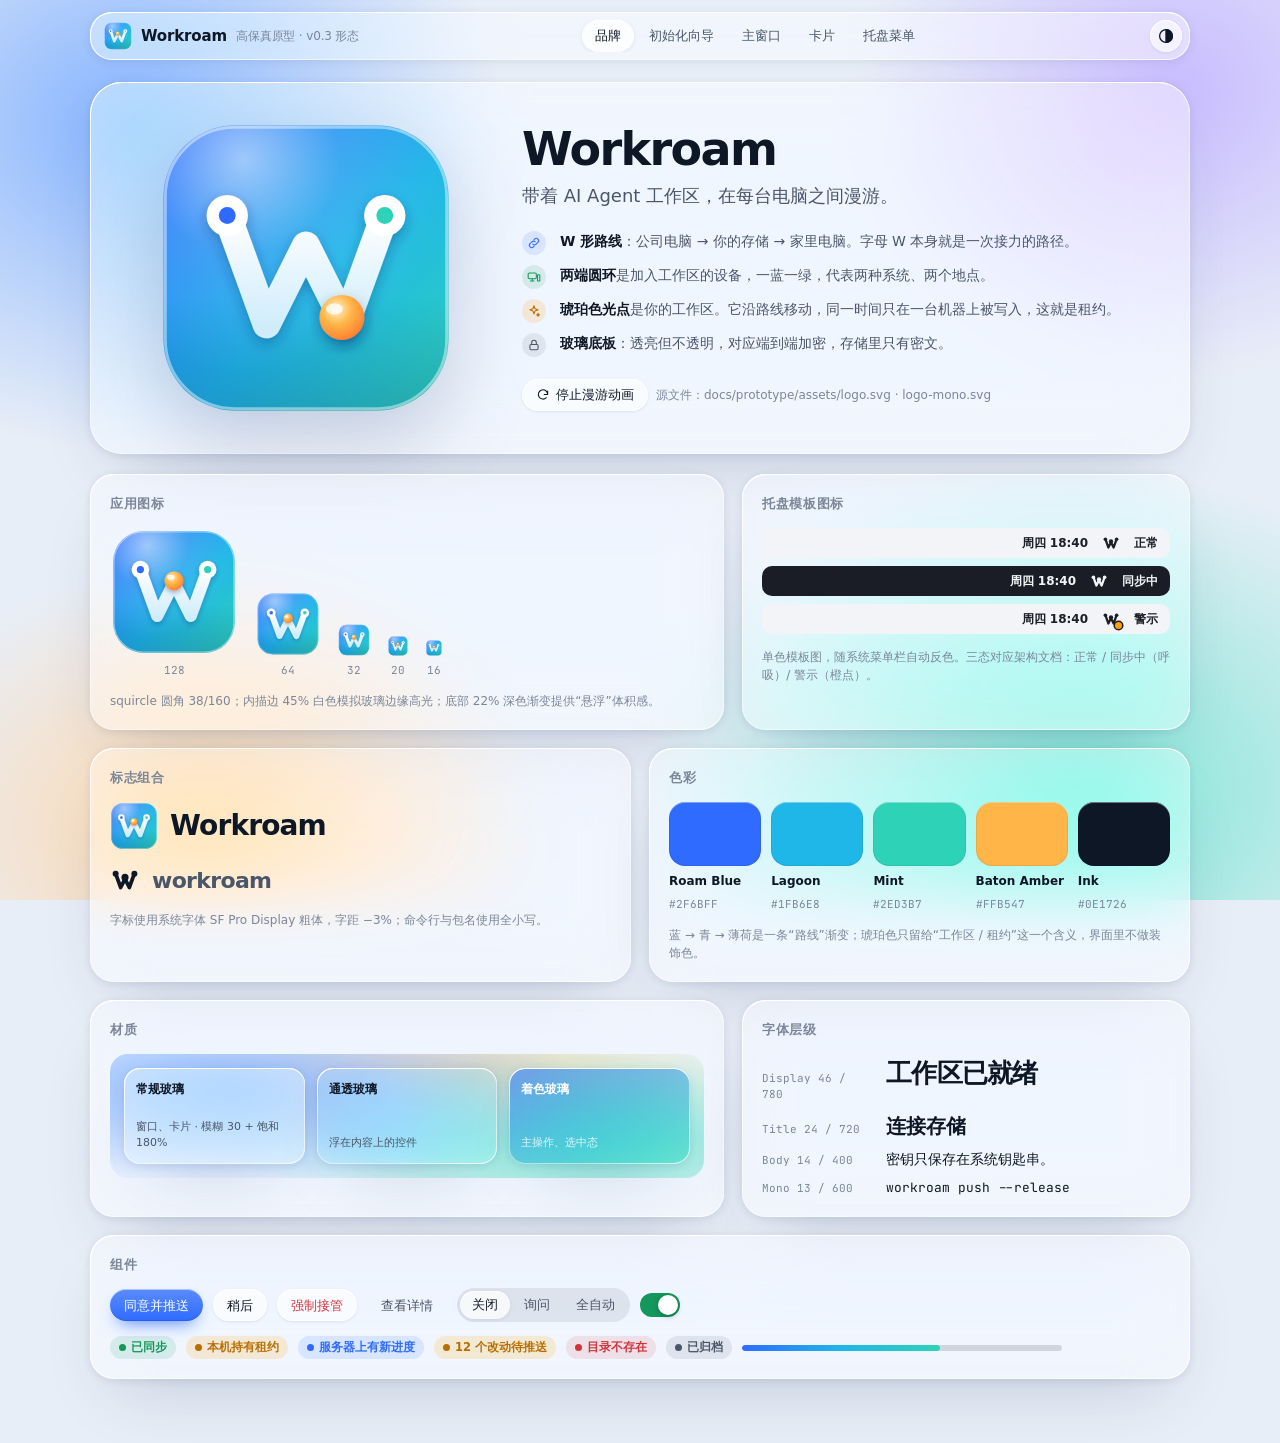
==== docs/prototype/index.html @ d92bac97 "docs: add high-fidelity Liquid Glass prototype and redesign logo - docs/prototype/index.html: single" ====
<!doctype html>
<html lang="zh-CN">
<head>
<meta charset="utf-8">
<meta name="viewport" content="width=device-width, initial-scale=1, viewport-fit=cover">
<title>Workroam 高保真原型</title>
<meta name="claude:viewport-fit-sides" content="cover">
<link rel="preconnect" href="https://fonts.googleapis.com">
<link rel="preconnect" href="https://fonts.gstatic.com" crossorigin>
<link rel="stylesheet" href="https://fonts.googleapis.com/css2?family=JetBrains+Mono:wght@400;500;600&display=swap">
<style>
/* Layout: an aurora "desktop" wallpaper; a floating glass navigator switches between five scenes
   (brand, setup wizard, main window, corner cards, tray). Every surface is Liquid Glass:
   translucent fill + backdrop blur + specular rim. */
:root{
  --font:-apple-system,BlinkMacSystemFont,"SF Pro Text","SF Pro Display","PingFang SC","Hiragino Sans GB","Microsoft YaHei","Segoe UI",system-ui,sans-serif;
  --mono:"JetBrains Mono",ui-monospace,"SF Mono",Menlo,Consolas,monospace;

  /* brand */
  --roam:#2F6BFF;        /* Roam Blue */
  --lagoon:#1FB6E8;      /* Lagoon */
  --mint:#2ED3B7;        /* Mint */
  --amber:#FFB547;       /* Baton Amber: the workspace */
  --accent:#2F6BFF; --accent-hi:#5A8BFF; --on-accent:#FFFFFF;

  /* neutrals, biased toward blue */
  --bg:#E8EEF7; --fg:#0E1726; --fg2:#4A5669; --fg3:#7B8699;
  --hair:rgba(14,23,38,.08); --hair2:rgba(14,23,38,.14);

  /* semantic */
  --ok:#14975B; --warn:#B86E00; --bad:#D3343C;
  --ok-bg:rgba(20,151,91,.12); --warn-bg:rgba(255,170,0,.17); --bad-bg:rgba(211,52,60,.11); --acc-bg:rgba(47,107,255,.12); --amb-bg:rgba(255,181,71,.22);

  /* glass */
  --glass:rgba(255,255,255,.44); --glass-strong:rgba(255,255,255,.72); --pane:rgba(255,255,255,.38);
  --rim-a:rgba(255,255,255,.95); --rim-b:rgba(255,255,255,.55); --edge:rgba(255,255,255,.5);
  --shadow:rgba(28,48,100,.22); --shadow-s:rgba(28,48,100,.10);
  --btn:rgba(255,255,255,.6); --btn-h:rgba(255,255,255,.85);
  --field:rgba(255,255,255,.62); --knob:#FFFFFF; --dim:rgba(16,26,48,.18);
  --menubar:rgba(255,255,255,.5);

  /* wallpaper */
  --blob1:#86B4FF; --blob2:#7FE6D6; --blob3:#C8BCFF; --blob4:#FFD7AA;

  /* fixed in both themes */
  --tl-r:#FF5F57; --tl-y:#FEBC2E; --tl-g:#28C840; --qr-bg:#FFFFFF; --qr-fg:#0E1726;
}
@media (prefers-color-scheme: dark){
  :root:not([data-theme="light"]){
    --accent:#5B8CFF; --accent-hi:#7FA6FF;
    --bg:#070B16; --fg:#EEF2FA; --fg2:#AAB4C7; --fg3:#748099;
    --hair:rgba(255,255,255,.08); --hair2:rgba(255,255,255,.16);
    --ok:#3DDC97; --warn:#FFC14D; --bad:#FF6B70;
    --ok-bg:rgba(61,220,151,.14); --warn-bg:rgba(255,193,77,.15); --bad-bg:rgba(255,107,112,.15); --acc-bg:rgba(91,140,255,.18); --amb-bg:rgba(255,181,71,.18);
    --glass:rgba(26,32,50,.5); --glass-strong:rgba(48,56,82,.72); --pane:rgba(255,255,255,.05);
    --rim-a:rgba(255,255,255,.32); --rim-b:rgba(255,255,255,.08); --edge:rgba(255,255,255,.1);
    --shadow:rgba(0,0,0,.55); --shadow-s:rgba(0,0,0,.3);
    --btn:rgba(255,255,255,.1); --btn-h:rgba(255,255,255,.17);
    --field:rgba(255,255,255,.07); --knob:#F4F6FB; --dim:rgba(0,0,0,.4);
    --menubar:rgba(20,24,38,.55);
    --blob1:#1D3FAE; --blob2:#0B6B66; --blob3:#3A2A80; --blob4:#5C3516;
    color-scheme:dark;
  }
}
:root[data-theme="dark"]{
  --accent:#5B8CFF; --accent-hi:#7FA6FF;
  --bg:#070B16; --fg:#EEF2FA; --fg2:#AAB4C7; --fg3:#748099;
  --hair:rgba(255,255,255,.08); --hair2:rgba(255,255,255,.16);
  --ok:#3DDC97; --warn:#FFC14D; --bad:#FF6B70;
  --ok-bg:rgba(61,220,151,.14); --warn-bg:rgba(255,193,77,.15); --bad-bg:rgba(255,107,112,.15); --acc-bg:rgba(91,140,255,.18); --amb-bg:rgba(255,181,71,.18);
  --glass:rgba(26,32,50,.5); --glass-strong:rgba(48,56,82,.72); --pane:rgba(255,255,255,.05);
  --rim-a:rgba(255,255,255,.32); --rim-b:rgba(255,255,255,.08); --edge:rgba(255,255,255,.1);
  --shadow:rgba(0,0,0,.55); --shadow-s:rgba(0,0,0,.3);
  --btn:rgba(255,255,255,.1); --btn-h:rgba(255,255,255,.17);
  --field:rgba(255,255,255,.07); --knob:#F4F6FB; --dim:rgba(0,0,0,.4);
  --menubar:rgba(20,24,38,.55);
  --blob1:#1D3FAE; --blob2:#0B6B66; --blob3:#3A2A80; --blob4:#5C3516;
  color-scheme:dark;
}

*{box-sizing:border-box}
[hidden]{display:none!important}
body{
  margin:0; background:var(--bg); color:var(--fg);
  font-family:var(--font); font-size:14px; line-height:1.5; -webkit-font-smoothing:antialiased;
  padding-left:max(16px,env(safe-area-inset-left,0px)); padding-right:max(16px,env(safe-area-inset-right,0px));
  padding-block:0 64px; overflow-x:hidden;
}
body::before{content:"";position:fixed;inset:0 0 auto;height:env(safe-area-inset-top,0px);z-index:60;background:var(--bg)}
.wall{position:fixed;inset:0;z-index:-1;pointer-events:none;background:
  radial-gradient(42% 52% at 10% 14%,var(--blob1),transparent 70%),
  radial-gradient(36% 46% at 92% 10%,var(--blob3),transparent 70%),
  radial-gradient(48% 52% at 84% 88%,var(--blob2),transparent 70%),
  radial-gradient(38% 42% at 16% 92%,var(--blob4),transparent 70%),
  var(--bg)}
h1,h2,h3,h4{margin:0;text-wrap:balance;letter-spacing:-.015em}
p{margin:0}
a{color:var(--accent)}
code,.mono{font-family:var(--mono);font-size:.92em}
.ic{width:18px;height:18px;flex:none;fill:none;stroke:currentColor;stroke-width:1.8;stroke-linecap:round;stroke-linejoin:round}
.ic.sm{width:14px;height:14px}
.ic.lg{width:22px;height:22px}
:focus-visible{outline:2px solid var(--accent);outline-offset:2px}
.sr{position:absolute;width:1px;height:1px;overflow:hidden;clip:rect(0 0 0 0);white-space:nowrap}

/* ---------- glass material ---------- */
.glass{position:relative;background:var(--glass);
  -webkit-backdrop-filter:blur(30px) saturate(180%);backdrop-filter:blur(30px) saturate(180%);
  border-radius:var(--r,24px);
  box-shadow:inset 0 1px 0 var(--rim-a),inset 0 0 0 1px var(--edge),0 30px 70px -28px var(--shadow),0 2px 10px var(--shadow-s)}
.glass::after{content:"";position:absolute;inset:0;border-radius:inherit;padding:1px;pointer-events:none;
  background:linear-gradient(150deg,var(--rim-a),transparent 32%,transparent 68%,var(--rim-b));
  -webkit-mask:linear-gradient(#000 0 0) content-box,linear-gradient(#000 0 0);-webkit-mask-composite:xor;mask-composite:exclude}
.pane{background:var(--pane);border-radius:16px;box-shadow:inset 0 0 0 1px var(--hair)}

/* ---------- controls ---------- */
.btn{appearance:none;border:0;font:inherit;font-weight:560;font-size:13px;height:32px;padding:0 14px;border-radius:999px;
  display:inline-flex;align-items:center;justify-content:center;gap:6px;cursor:pointer;color:var(--fg);white-space:nowrap;
  background:var(--btn);box-shadow:inset 0 1px 0 var(--rim-a),inset 0 0 0 1px var(--edge),0 1px 3px var(--shadow-s);
  transition:transform .15s ease,background .15s ease,opacity .15s}
.btn:hover{background:var(--btn-h)}
.btn:active{transform:scale(.97)}
.btn:disabled{opacity:.42;cursor:not-allowed;transform:none}
.btn.primary{color:var(--on-accent);background:linear-gradient(180deg,var(--accent-hi),var(--accent));
  box-shadow:inset 0 1px 0 rgba(255,255,255,.5),inset 0 -1px 0 rgba(0,0,0,.12),0 8px 18px -8px var(--accent)}
.btn.primary:hover{filter:brightness(1.06)}
.btn.danger{color:var(--bad)}
.btn.danger.solid{color:var(--on-accent);background:var(--bad);box-shadow:inset 0 1px 0 rgba(255,255,255,.35),0 8px 18px -8px var(--bad)}
.btn.ghost{background:transparent;box-shadow:none;color:var(--fg2)}
.btn.ghost:hover{background:var(--hair)}
.btn.sm{height:26px;padding:0 10px;font-size:12px}
.btn.icon{width:32px;padding:0}
.btn.big{height:40px;padding:0 20px;font-size:14px}

.seg{display:inline-flex;padding:3px;border-radius:999px;background:var(--hair);gap:2px;max-width:100%;overflow-x:auto}
.seg button{border:0;background:transparent;height:28px;padding:0 12px;border-radius:999px;font:inherit;font-size:12.5px;font-weight:560;color:var(--fg2);cursor:pointer;white-space:nowrap}
.seg button.on{background:var(--glass-strong);color:var(--fg);box-shadow:0 1px 4px var(--shadow-s),inset 0 1px 0 var(--rim-a)}

.sw{appearance:none;width:40px;height:24px;border-radius:999px;background:var(--hair2);position:relative;cursor:pointer;flex:none;transition:background .2s;margin:0}
.sw::before{content:"";position:absolute;top:2px;left:2px;width:20px;height:20px;border-radius:50%;background:var(--knob);box-shadow:0 2px 5px rgba(0,0,0,.25);transition:transform .2s}
.sw:checked{background:var(--ok)}
.sw:checked::before{transform:translateX(16px)}
.cb{width:16px;height:16px;accent-color:var(--accent);margin:0;flex:none}

.field{display:grid;gap:6px;min-width:0}
.lbl{font-size:12px;font-weight:600;color:var(--fg2)}
.hint{font-size:12px;color:var(--fg3)}
.input{width:100%;height:36px;border-radius:12px;border:0;background:var(--field);color:var(--fg);font:inherit;padding:0 12px;
  box-shadow:inset 0 0 0 1px var(--hair2),inset 0 1px 2px var(--shadow-s);transition:box-shadow .15s}
.input:focus{outline:none;box-shadow:inset 0 0 0 1.5px var(--accent),0 0 0 4px var(--acc-bg)}
.input.mono{font-family:var(--mono);font-size:13px}
textarea.input{height:auto;padding:10px 12px;resize:vertical;line-height:1.45}
.inrow{display:flex;gap:8px;align-items:center}
.inrow .input{flex:1;min-width:0}

.pill{display:inline-flex;align-items:center;gap:5px;font-size:11.5px;font-weight:600;padding:2px 9px;border-radius:999px;background:var(--hair);color:var(--fg2);white-space:nowrap;line-height:1.6}
.pill.ok{background:var(--ok-bg);color:var(--ok)} .pill.warn{background:var(--warn-bg);color:var(--warn)}
.pill.bad{background:var(--bad-bg);color:var(--bad)} .pill.acc{background:var(--acc-bg);color:var(--accent)}
.pill.amb{background:var(--amb-bg);color:var(--warn)}
.dot{width:7px;height:7px;border-radius:50%;background:currentColor;flex:none}
.tag{font-size:10.5px;font-weight:700;letter-spacing:.04em;padding:1px 6px;border-radius:6px;background:var(--hair);color:var(--fg3)}

.callout{display:flex;gap:10px;align-items:flex-start;padding:10px 12px;border-radius:14px;font-size:13px;line-height:1.5}
.callout .ic{margin-top:1px}
.callout.info{background:var(--acc-bg);color:var(--fg)} .callout.info .ic{color:var(--accent)}
.callout.warn{background:var(--warn-bg);color:var(--fg)} .callout.warn .ic{color:var(--warn)}
.callout.bad{background:var(--bad-bg);color:var(--fg)} .callout.bad .ic{color:var(--bad)}
.callout.ok{background:var(--ok-bg);color:var(--fg)} .callout.ok .ic{color:var(--ok)}

.bar{height:6px;border-radius:999px;background:var(--hair2);overflow:hidden}
.bar i{display:block;height:100%;border-radius:inherit;background:linear-gradient(90deg,var(--accent),var(--lagoon),var(--mint));transition:width .3s ease}

.codebox{font-family:var(--mono);font-size:12.5px;background:var(--pane);box-shadow:inset 0 0 0 1px var(--hair);border-radius:12px;padding:10px 12px;overflow-x:auto;white-space:nowrap;color:var(--fg)}

/* ---------- navigator ---------- */
.nav{position:sticky;top:env(safe-area-inset-top,0px);z-index:40;margin:12px auto 22px;max-width:1100px;--r:22px;
  display:flex;align-items:center;gap:12px;padding:8px 8px 8px 14px}
.nav .brand{display:flex;align-items:center;gap:9px;font-weight:700;font-size:15px;letter-spacing:-.01em;flex:none}
.nav .brand svg{width:28px;height:28px}
.nav .brand small{font-weight:500;color:var(--fg3);font-size:12px}
.tabs{display:flex;gap:2px;overflow-x:auto;flex:1;min-width:0;scrollbar-width:none;justify-content:center}
.tabs::-webkit-scrollbar{display:none}
.tab{padding:6px 13px;border-radius:999px;font-size:13px;font-weight:560;color:var(--fg2);text-decoration:none;white-space:nowrap}
.tab:hover{background:var(--hair)}
.tab[aria-current="page"]{background:var(--glass-strong);color:var(--fg);box-shadow:0 1px 4px var(--shadow-s),inset 0 1px 0 var(--rim-a)}
.theme-btn{flex:none}

main{max-width:1100px;margin:0 auto}
.view{display:grid;gap:20px}
.intro{display:flex;flex-wrap:wrap;justify-content:space-between;align-items:flex-end;gap:12px 24px}
.intro .eyebrow{font-size:11.5px;font-weight:700;letter-spacing:.08em;color:var(--fg3);text-transform:uppercase}
.intro h1{font-size:28px;font-weight:750;margin-top:2px}
.intro p{color:var(--fg2);max-width:64ch;margin-top:6px}

/* ---------- window ---------- */
.win{--r:28px;display:flex;flex-direction:column;overflow:hidden;height:720px}
.titlebar{height:50px;display:flex;align-items:center;gap:14px;padding:0 18px;flex:none;position:relative;border-bottom:1px solid var(--hair)}
.lights{display:flex;gap:8px;flex:none}
.lights span{width:12px;height:12px;border-radius:50%;box-shadow:inset 0 0 0 .5px rgba(0,0,0,.15)}
.lights span:nth-child(1){background:var(--tl-r)} .lights span:nth-child(2){background:var(--tl-y)} .lights span:nth-child(3){background:var(--tl-g)}
.win-title{font-size:13px;font-weight:600;color:var(--fg2);flex:1;text-align:center;margin-right:52px;white-space:nowrap;overflow:hidden;text-overflow:ellipsis}
.win-body{flex:1;min-height:0;display:grid;grid-template-columns:232px 1fr;position:relative}
.appbody{grid-template-columns:220px 1fr}
.win-foot{display:flex;justify-content:space-between;align-items:center;gap:12px;padding:12px 20px;border-top:1px solid var(--hair);flex-wrap:wrap}
.win-foot .hint{flex:1;min-width:180px}

/* sheets (modal inside a window) */
.sheet-wrap{position:absolute;inset:0;z-index:20;background:var(--dim);display:flex;justify-content:center;align-items:flex-start;padding:24px 16px;overflow:auto;border-radius:inherit}
.sheet{--r:24px;width:min(560px,100%);padding:22px 22px 18px;display:grid;gap:16px;background:var(--glass-strong);animation:sheetIn .28s cubic-bezier(.2,.9,.3,1.2)}
.sheet h3{font-size:18px}
.sheet .acts{display:flex;justify-content:flex-end;gap:8px;flex-wrap:wrap}
@keyframes sheetIn{from{transform:translateY(-14px) scale(.98);opacity:0}to{transform:none;opacity:1}}

/* ---------- wizard ---------- */
.rail{padding:16px 12px;border-right:1px solid var(--hair);overflow:auto}
.rail ol{list-style:none;margin:0;padding:0;display:grid;gap:2px}
.rail li{display:flex;align-items:center;gap:10px;padding:7px 10px;border-radius:12px;font-size:13px;color:var(--fg3);font-weight:520}
.rail li .n{width:22px;height:22px;border-radius:50%;display:grid;place-items:center;font-size:11px;font-weight:700;background:var(--hair);flex:none}
.rail li.done{color:var(--fg2)} .rail li.done .n{background:var(--ok-bg);color:var(--ok)}
.rail li.cur{color:var(--fg);background:var(--glass-strong);box-shadow:0 1px 4px var(--shadow-s),inset 0 1px 0 var(--rim-a)}
.rail li.cur .n{background:var(--accent);color:var(--on-accent)}
.rail .rail-mobile{display:none}
.wiz-main{display:flex;flex-direction:column;min-width:0;min-height:0}
.stage{flex:1;overflow:auto;padding:28px 34px}
.step{display:grid;gap:18px;max-width:640px;animation:stepIn .3s ease}
.step[hidden]{display:none}
@keyframes stepIn{from{opacity:0;transform:translateX(10px)}to{opacity:1;transform:none}}
.step h2{font-size:24px;font-weight:720}
.step .sub{color:var(--fg2);margin-top:4px;max-width:58ch}
.grid2{display:grid;grid-template-columns:repeat(2,minmax(0,1fr));gap:12px}
.grid3{display:grid;grid-template-columns:repeat(3,minmax(0,1fr));gap:12px}

.choice{position:relative;display:flex;gap:14px;align-items:flex-start;padding:14px 16px;border-radius:18px;background:var(--pane);box-shadow:inset 0 0 0 1px var(--hair);cursor:pointer;transition:box-shadow .15s,background .15s}
.choice:hover{background:var(--glass-strong)}
.choice input{position:absolute;opacity:0;pointer-events:none}
.choice:has(input:checked){background:var(--glass-strong);box-shadow:inset 0 0 0 2px var(--accent),0 10px 24px -14px var(--accent)}
.choice:has(input:focus-visible){outline:2px solid var(--accent);outline-offset:2px}
.choice .glyph{width:40px;height:40px;border-radius:12px;display:grid;place-items:center;flex:none;color:var(--on-accent);
  background:linear-gradient(145deg,var(--accent-hi),var(--accent));box-shadow:inset 0 1px 0 rgba(255,255,255,.45),0 6px 14px -6px var(--accent)}
.choice .glyph.mint{background:linear-gradient(145deg,var(--mint),var(--lagoon));box-shadow:inset 0 1px 0 rgba(255,255,255,.45),0 6px 14px -6px var(--lagoon)}
.choice .glyph.amber{background:linear-gradient(145deg,#FFD27A,#FF8A3D);box-shadow:inset 0 1px 0 rgba(255,255,255,.45),0 6px 14px -6px #FF8A3D}
.choice .t{font-weight:640;display:flex;gap:8px;align-items:center;flex-wrap:wrap}
.choice .d{font-size:13px;color:var(--fg2);margin-top:2px}
.choice.col{flex-direction:column;align-items:flex-start;gap:8px;padding:14px}
.choice .mono-glyph{font-family:var(--mono);font-weight:600;font-size:12px;width:38px;height:38px;border-radius:11px;display:grid;place-items:center;background:var(--hair);color:var(--fg)}
.choice:has(input:checked) .mono-glyph{background:var(--accent);color:var(--on-accent)}

.chips{display:flex;flex-wrap:wrap;gap:6px}

/* check list */
.checks{display:grid;gap:2px}
.chk{display:grid;grid-template-columns:24px minmax(0,1fr) auto;gap:10px;align-items:start;padding:9px 10px;border-radius:12px}
.chk:nth-child(odd){background:var(--pane)}
.chk .st{width:20px;height:20px;border-radius:50%;display:grid;place-items:center;margin-top:1px}
.chk .st.ok{background:var(--ok-bg);color:var(--ok)} .chk .st.warn{background:var(--warn-bg);color:var(--warn)}
.chk .st.bad{background:var(--bad-bg);color:var(--bad)} .chk .st.wait{color:var(--fg3)}
.chk .st .ic{width:13px;height:13px;stroke-width:2.4}
.chk .nm{font-weight:580;font-size:13.5px}
.chk .dt{font-size:12.5px;color:var(--fg2)}
.chk .fix{font-size:12.5px;color:var(--fg);margin-top:4px;padding:6px 10px;border-radius:10px;background:var(--glass-strong)}
.chk .ms{font-family:var(--mono);font-size:12px;color:var(--fg3);white-space:nowrap}
.spin{width:14px;height:14px;border-radius:50%;border:2px solid var(--hair2);border-top-color:var(--accent);animation:spin .8s linear infinite}
@keyframes spin{to{transform:rotate(360deg)}}
.summary{display:flex;gap:8px;flex-wrap:wrap;align-items:center}

/* recovery key */
.rkey{display:grid;grid-template-columns:repeat(4,minmax(0,1fr));gap:8px;padding:14px;border-radius:16px;background:var(--pane);box-shadow:inset 0 0 0 1px var(--hair)}
.rkey span{font-family:var(--mono);font-weight:600;font-size:15px;text-align:center;padding:8px 0;border-radius:10px;background:var(--glass-strong);letter-spacing:.06em}
.rkey span small{display:block;font-size:10px;color:var(--fg3);font-weight:500;letter-spacing:0}
.meter{display:grid;grid-template-columns:repeat(5,1fr);gap:4px}
.meter i{height:5px;border-radius:999px;background:var(--hair2);transition:background .2s}

.qr{background:var(--qr-bg);border-radius:18px;padding:12px;width:176px;height:176px;flex:none;box-shadow:0 10px 30px -14px var(--shadow)}
.qr svg{width:100%;height:100%;display:block}

.success-orb{width:64px;height:64px;border-radius:50%;display:grid;place-items:center;color:var(--on-accent);
  background:radial-gradient(circle at 35% 30%,#7DF0C8,var(--ok));box-shadow:inset 0 2px 0 rgba(255,255,255,.5),0 14px 30px -10px var(--ok)}
.success-orb .ic{width:30px;height:30px;stroke-width:2.6}

/* ---------- main app ---------- */
.side{padding:12px 10px;border-right:1px solid var(--hair);display:flex;flex-direction:column;gap:4px;overflow:auto}
.side .grp{font-size:11px;font-weight:700;letter-spacing:.06em;color:var(--fg3);padding:10px 10px 4px}
.side button.it{appearance:none;border:0;background:transparent;font:inherit;color:var(--fg);display:flex;align-items:center;gap:10px;padding:7px 10px;border-radius:11px;cursor:pointer;font-size:13.5px;font-weight:520;text-align:left;width:100%}
.side button.it .ic{color:var(--accent)}
.side button.it:hover{background:var(--hair)}
.side button.it.on{background:var(--glass-strong);box-shadow:0 1px 4px var(--shadow-s),inset 0 1px 0 var(--rim-a)}
.side button.it .cnt{margin-left:auto;font-size:11.5px;color:var(--fg3);font-variant-numeric:tabular-nums}
.side button.it .wdot{margin-left:auto;width:8px;height:8px;border-radius:50%;background:var(--warn)}
.side .foot{margin-top:auto;padding:10px;border-radius:14px;background:var(--pane);box-shadow:inset 0 0 0 1px var(--hair);font-size:12px;display:grid;gap:4px}
.side .foot b{font-weight:600}
.app-main{min-width:0;min-height:0;display:flex;flex-direction:column}
.toolbar{display:flex;align-items:center;gap:10px;padding:12px 18px;flex-wrap:wrap}
.toolbar h2{font-size:20px;font-weight:720;margin-right:auto}
.search{position:relative}
.search .ic{position:absolute;left:10px;top:50%;transform:translateY(-50%);color:var(--fg3)}
.search .input{height:32px;padding-left:32px;border-radius:999px;width:200px}
.panel{flex:1;min-height:0;overflow:auto;padding:0 18px 18px}
.panel[hidden]{display:none}
.split{display:grid;grid-template-columns:300px minmax(0,1fr);gap:14px;min-height:100%}

.plist{display:grid;gap:6px;align-content:start}
.prow{appearance:none;border:0;font:inherit;color:inherit;text-align:left;cursor:pointer;display:grid;gap:4px;padding:11px 12px;border-radius:16px;background:var(--pane);box-shadow:inset 0 0 0 1px var(--hair);transition:background .15s}
.prow:hover{background:var(--glass-strong)}
.prow.on{background:var(--glass-strong);box-shadow:inset 0 0 0 2px var(--accent)}
.prow .top{display:flex;align-items:center;gap:8px}
.prow .nm{font-weight:640;font-family:var(--mono);font-size:13px;overflow:hidden;text-overflow:ellipsis;white-space:nowrap;flex:1;min-width:0}
.prow .meta{font-size:12px;color:var(--fg2);display:flex;gap:8px;flex-wrap:wrap}

.detail{display:grid;gap:14px;align-content:start;padding:18px;border-radius:20px;background:var(--pane);box-shadow:inset 0 0 0 1px var(--hair);min-width:0}
.detail .hd{display:flex;justify-content:space-between;gap:12px;align-items:flex-start;flex-wrap:wrap}
.detail .hd h3{font-family:var(--mono);font-size:18px;font-weight:650}
.detail .hd p{color:var(--fg2);font-size:13px}
.kv{display:grid;grid-template-columns:120px minmax(0,1fr);gap:8px 14px;font-size:13px}
.kv dt{color:var(--fg3)} .kv dd{margin:0;min-width:0;display:flex;align-items:center;gap:6px;flex-wrap:wrap}
.sect{display:grid;gap:8px}
.sect h4{font-size:12px;font-weight:700;letter-spacing:.05em;color:var(--fg3)}
.repo{display:flex;align-items:center;gap:10px;padding:8px 10px;border-radius:12px;background:var(--glass-strong);font-size:13px;flex-wrap:wrap}
.repo .nm{font-family:var(--mono);font-weight:600}
.handoff{font-size:13px;padding:12px 14px;border-radius:14px;background:var(--glass-strong);display:grid;gap:6px}
.handoff ul{margin:0;padding-left:18px;color:var(--fg2)}
.handoff .h{font-family:var(--mono);font-size:12px;color:var(--fg3)}
.acts-row{display:flex;gap:8px;flex-wrap:wrap}
.lockdir{display:inline-flex;align-items:center;gap:6px;font-family:var(--mono);font-size:12.5px;padding:3px 10px;border-radius:999px;background:var(--glass-strong)}

.timeline{display:grid;gap:6px;align-content:start}
.snap{appearance:none;border:0;font:inherit;color:inherit;text-align:left;cursor:pointer;display:grid;grid-template-columns:34px minmax(0,1fr);gap:10px;padding:10px 12px;border-radius:14px;background:var(--pane);box-shadow:inset 0 0 0 1px var(--hair)}
.snap.on{background:var(--glass-strong);box-shadow:inset 0 0 0 2px var(--accent)}
.snap .dev{width:34px;height:34px;border-radius:10px;display:grid;place-items:center;background:var(--acc-bg);color:var(--accent)}
.snap .dev.w{background:var(--ok-bg);color:var(--ok)}
.snap .l1{display:flex;gap:8px;align-items:center;font-weight:620;font-size:13px}
.snap .l2{font-size:12px;color:var(--fg2)}
.diff{font-family:var(--mono);font-size:11.5px}
.diff .a{color:var(--ok)} .diff .m{color:var(--warn)} .diff .d{color:var(--bad)}
.tree{display:grid;gap:1px;font-family:var(--mono);font-size:12.5px}
.tree label{display:flex;align-items:center;gap:8px;padding:5px 8px;border-radius:8px;cursor:pointer}
.tree label:hover{background:var(--hair)}
.tree .ind1{padding-left:28px} .tree .ind2{padding-left:48px}
.tree .chg{margin-left:auto;font-size:11px}

.table{display:grid;gap:6px}
.trow{display:grid;grid-template-columns:minmax(0,1.6fr) minmax(0,1fr) 80px auto;gap:12px;align-items:center;padding:12px 14px;border-radius:16px;background:var(--pane);box-shadow:inset 0 0 0 1px var(--hair)}
.trow .nm{font-family:var(--mono);font-weight:640;font-size:13px}
.trow .sm{font-size:12px;color:var(--fg2)}
.trow .num{font-variant-numeric:tabular-nums;font-size:13px;text-align:right}

.devrow{display:grid;grid-template-columns:44px minmax(0,1fr) auto;gap:14px;align-items:center;padding:14px;border-radius:18px;background:var(--pane);box-shadow:inset 0 0 0 1px var(--hair)}
.devrow .di{width:44px;height:44px;border-radius:13px;display:grid;place-items:center;background:var(--glass-strong);box-shadow:inset 0 1px 0 var(--rim-a)}
.devrow .nm{font-weight:650}
.devrow .sm{font-size:12.5px;color:var(--fg2);display:flex;flex-wrap:wrap;gap:6px 10px;margin-top:2px}

.setgrp{display:grid;gap:0;border-radius:18px;background:var(--pane);box-shadow:inset 0 0 0 1px var(--hair);overflow:hidden}
.setrow{display:flex;align-items:center;gap:14px;padding:12px 16px;flex-wrap:wrap}
.setrow + .setrow{border-top:1px solid var(--hair)}
.setrow .tx{flex:1;min-width:200px}
.setrow .tx b{font-weight:600;font-size:13.5px;display:block}
.setrow .tx span{font-size:12.5px;color:var(--fg2)}
.settings{display:grid;gap:18px;max-width:720px}
.settings h4{font-size:12px;font-weight:700;letter-spacing:.05em;color:var(--fg3);margin-bottom:6px}
input[type=range]{accent-color:var(--accent);width:160px}

.scen{display:grid;gap:10px;padding:14px;border-radius:16px;background:var(--pane);box-shadow:inset 0 0 0 1px var(--hair)}
.scen .ttl{display:flex;gap:8px;align-items:center;font-weight:650}
.flist{font-family:var(--mono);font-size:12px;display:grid;gap:2px;color:var(--fg2)}

/* ---------- corner cards ---------- */
.ncard{--r:22px;width:360px;max-width:100%;padding:14px 16px 14px;display:grid;gap:10px;font-size:13px}
.ncard .hd{display:flex;align-items:center;gap:8px;font-size:12px;color:var(--fg3);font-weight:600}
.ncard .hd svg.lg{width:18px;height:18px}
.ncard .hd .tm{margin-left:auto;font-weight:500}
.ncard h4{font-size:15px;font-weight:680;display:flex;align-items:center;gap:8px}
.ncard .meta{display:grid;grid-template-columns:auto 1fr;gap:3px 12px;font-size:12.5px}
.ncard .meta dt{color:var(--fg3)} .ncard .meta dd{margin:0;font-variant-numeric:tabular-nums}
.ncard .acts{display:flex;justify-content:flex-end;gap:6px;flex-wrap:wrap;align-items:center}
.ncard .acts .left{margin-right:auto;font-size:12px;color:var(--fg2);display:flex;align-items:center;gap:6px}
.ncard.pinned{box-shadow:inset 0 1px 0 var(--rim-a),inset 0 0 0 1.5px var(--bad),0 30px 70px -28px var(--shadow)}
.cardgrid{display:grid;grid-template-columns:repeat(auto-fill,minmax(320px,1fr));gap:18px;align-items:start}
.cardcell{display:grid;gap:8px;min-width:0}
.cardcell .cap{font-size:12px;color:var(--fg2);display:flex;gap:8px;align-items:center}
.corner{position:fixed;top:calc(76px + env(safe-area-inset-top,0px));right:max(16px,env(safe-area-inset-right,0px));z-index:50;display:flex;flex-direction:column;gap:10px;width:min(360px,calc(100vw - 32px));pointer-events:none}
.corner.bottom{top:auto;bottom:calc(16px + env(safe-area-inset-bottom,0px));flex-direction:column-reverse}
.corner > *{pointer-events:auto;animation:cardIn .42s cubic-bezier(.2,.9,.25,1.15)}
.corner.bottom > *{animation-name:cardInUp}
@keyframes cardIn{from{transform:translateX(30px) scale(.96);opacity:0}to{transform:none;opacity:1}}
@keyframes cardInUp{from{transform:translateY(30px) scale(.96);opacity:0}to{transform:none;opacity:1}}

/* ---------- brand ---------- */
.hero{--r:32px;display:grid;grid-template-columns:minmax(0,360px) minmax(0,1fr);gap:36px;padding:36px;align-items:center}
.hero .mark{width:100%;max-width:300px;aspect-ratio:1;margin:auto;filter:drop-shadow(0 30px 40px var(--shadow))}
.hero h1{font-size:46px;font-weight:780;letter-spacing:-.035em;line-height:1.05}
.hero .tagline{font-size:18px;color:var(--fg2);margin-top:8px}
.concept{display:grid;gap:10px;margin-top:22px}
.concept div{display:grid;grid-template-columns:28px 1fr;gap:10px;align-items:start;font-size:14px}
.concept .sym{width:24px;height:24px;border-radius:50%;display:grid;place-items:center}
.concept p{color:var(--fg2)} .concept b{color:var(--fg)}
.tiles{display:grid;grid-template-columns:repeat(12,minmax(0,1fr));gap:18px}
.tile{--r:24px;padding:20px;display:grid;gap:14px;align-content:start;min-width:0}
.tile h3{font-size:13px;font-weight:700;letter-spacing:.05em;color:var(--fg3)}
.span4{grid-column:span 4} .span5{grid-column:span 5} .span6{grid-column:span 6} .span7{grid-column:span 7} .span8{grid-column:span 8} .span12{grid-column:span 12}
.sizes{display:flex;align-items:flex-end;gap:18px;flex-wrap:wrap}
.sizes figure{margin:0;display:grid;gap:6px;justify-items:center;font-size:11px;color:var(--fg3);font-family:var(--mono)}
.swatches{display:grid;grid-template-columns:repeat(5,minmax(0,1fr));gap:10px}
.sw-c{display:grid;gap:6px;font-size:12px}
.sw-c i{height:64px;border-radius:16px;box-shadow:inset 0 1px 0 rgba(255,255,255,.4),inset 0 0 0 1px var(--hair)}
.sw-c b{font-weight:640} .sw-c span{font-family:var(--mono);font-size:11px;color:var(--fg3)}
.lockup{display:flex;align-items:center;gap:12px;font-size:28px;font-weight:760;letter-spacing:-.03em}
.lockup svg{width:48px;height:48px}
.mbars{display:grid;gap:8px}
.mbar{display:flex;align-items:center;justify-content:flex-end;gap:14px;height:30px;padding:0 12px;border-radius:10px;font-size:12px;font-weight:600}
.mbar.l{background:#F2F4F8;color:#1C1F26} .mbar.d{background:#1A1D26;color:#F2F4F8}
.mbar .g{width:18px;height:18px;display:grid;place-items:center;position:relative}
.mbar .g svg{width:18px;height:18px}
.badge-dot{position:absolute;right:-2px;bottom:-1px;width:7px;height:7px;border-radius:50%;background:#FF9F0A;box-shadow:0 0 0 1.5px currentColor}
.mats{display:grid;grid-template-columns:repeat(3,minmax(0,1fr));gap:12px;padding:14px;border-radius:18px;
  background:radial-gradient(60% 80% at 20% 30%,var(--blob1),transparent),radial-gradient(60% 80% at 80% 70%,var(--blob2),transparent),radial-gradient(50% 60% at 60% 20%,var(--blob4),transparent)}
.mat{--r:16px;height:96px;padding:12px;font-size:12px;font-weight:600;display:flex;flex-direction:column;justify-content:space-between}
.mat span{font-weight:500;color:var(--fg2);font-size:11px}
.mat.clear{background:rgba(255,255,255,.12)}
.mat.tint{background:linear-gradient(160deg,rgba(47,107,255,.55),rgba(46,211,183,.45));color:var(--on-accent)}
.mat.tint span{color:var(--on-accent);opacity:.85}
.comp{display:flex;flex-wrap:wrap;gap:10px;align-items:center}
.typescale{display:grid;gap:8px}
.typescale div{display:flex;align-items:baseline;gap:14px;flex-wrap:wrap}
.typescale small{font-family:var(--mono);font-size:11px;color:var(--fg3);width:110px}

/* ---------- tray ---------- */
.desk{--r:28px;min-height:560px;overflow:hidden;padding:0;display:flex;flex-direction:column}
.menubar{height:32px;display:flex;align-items:center;gap:16px;padding:0 14px;font-size:13px;font-weight:560;background:var(--menubar);
  -webkit-backdrop-filter:blur(20px);backdrop-filter:blur(20px);border-bottom:1px solid var(--hair)}
.menubar .r{margin-left:auto;display:flex;gap:14px;align-items:center}
.menubar .wr{padding:3px 6px;border-radius:6px;display:grid;place-items:center;position:relative;background:var(--hair2)}
.menubar .wr svg{width:17px;height:17px}
.desk-body{flex:1;display:flex;gap:22px;padding:14px 16px 22px;flex-wrap:wrap;justify-content:flex-end;align-items:flex-start}
.menu{--r:18px;width:340px;max-width:100%;padding:6px;font-size:13px;background:var(--glass-strong)}
.menu .head{padding:10px 10px 8px;display:grid;gap:4px}
.menu .head b{font-size:14px}
.menu .sep{height:1px;background:var(--hair2);margin:5px 8px}
.menu .mi{display:flex;align-items:center;gap:10px;padding:6px 10px;border-radius:9px;cursor:default}
.menu .mi:hover{background:var(--accent);color:var(--on-accent)}
.menu .mi:hover .k,.menu .mi:hover .sub2{color:var(--on-accent)}
.menu .mi .k{margin-left:auto;color:var(--fg3);font-size:12px;font-family:var(--mono)}
.menu .mi .sub2{font-size:11.5px;color:var(--fg3)}
.menu .pj{display:grid;grid-template-columns:10px minmax(0,1fr) auto;gap:10px;align-items:center;padding:7px 10px;border-radius:9px}
.menu .pj:hover{background:var(--hair)}
.menu .pj .nm{font-family:var(--mono);font-size:12.5px;font-weight:600}
.menu .pj .sub2{font-size:11.5px;color:var(--fg3)}
.legend{--r:22px;padding:18px;display:grid;gap:14px;width:300px;max-width:100%}
.legend .row{display:flex;align-items:center;gap:12px;font-size:13px}
.legend .row span{color:var(--fg2);font-size:12px}
.tray-g{width:34px;height:34px;border-radius:10px;display:grid;place-items:center;background:var(--glass-strong);position:relative;flex:none}
.tray-g svg{width:20px;height:20px}
.syncing svg{animation:pulse 1.4s ease-in-out infinite}
@keyframes pulse{50%{opacity:.35}}

/* ---------- responsive ---------- */
@media (max-width:900px){
  .hero{grid-template-columns:1fr;padding:24px}
  .hero h1{font-size:36px}
  .span4,.span5,.span6,.span7,.span8{grid-column:span 12}
  .split{grid-template-columns:1fr}
  .trow{grid-template-columns:minmax(0,1fr) auto}
  .trow .hide-n{display:none}
}
@media (max-width:760px){
  .nav{flex-wrap:wrap}
  .nav .brand small{display:none}
  .tabs{order:3;flex-basis:100%;justify-content:flex-start}
  .win{height:auto;min-height:620px}
  .win-body,.appbody{grid-template-columns:1fr}
  .rail{border-right:0;border-bottom:1px solid var(--hair);padding:10px 16px}
  .rail ol{display:none}
  .rail .rail-mobile{display:grid;gap:6px;font-size:12.5px;color:var(--fg2)}
  .stage{padding:20px 18px}
  .grid2,.grid3{grid-template-columns:1fr}
  .side{flex-direction:row;border-right:0;border-bottom:1px solid var(--hair);overflow-x:auto}
  .side .grp,.side .foot{display:none}
  .side button.it{width:auto;flex:none}
  .side button.it .cnt,.side button.it .wdot{margin-left:4px}
  .search .input{width:150px}
  .kv{grid-template-columns:1fr}
  .kv dt{margin-top:6px}
  .rkey{grid-template-columns:repeat(2,minmax(0,1fr))}
  .swatches{grid-template-columns:repeat(2,minmax(0,1fr))}
  .mats{grid-template-columns:1fr}
  .win-title{margin-right:0;text-align:left}
  .sheet-wrap{position:fixed;border-radius:0}
}
@media (prefers-reduced-motion: reduce){
  *,*::before,*::after{animation-duration:.01ms!important;animation-iteration-count:1!important;transition-duration:.01ms!important}
}
</style>
</head>
<body>
<div class="wall"></div>

<!-- icon sprite -->
<svg width="0" height="0" style="position:absolute" aria-hidden="true">
  <defs>
    <linearGradient id="wr-bg" x1="0" y1="0" x2="1" y2="1"><stop offset="0" stop-color="#2F6BFF"/><stop offset=".55" stop-color="#1FB6E8"/><stop offset="1" stop-color="#2ED3B7"/></linearGradient>
    <radialGradient id="wr-sheen" cx=".28" cy=".12" r=".75"><stop offset="0" stop-color="#fff" stop-opacity=".55"/><stop offset=".45" stop-color="#fff" stop-opacity=".12"/><stop offset="1" stop-color="#fff" stop-opacity="0"/></radialGradient>
    <linearGradient id="wr-floor" x1="0" y1="0" x2="0" y2="1"><stop offset=".6" stop-color="#0B2A6B" stop-opacity="0"/><stop offset="1" stop-color="#0B2A6B" stop-opacity=".22"/></linearGradient>
    <linearGradient id="wr-route" x1="0" y1="0" x2="0" y2="1"><stop offset="0" stop-color="#fff"/><stop offset="1" stop-color="#DDF3FF" stop-opacity=".92"/></linearGradient>
    <radialGradient id="wr-orb" cx=".38" cy=".32" r=".75"><stop offset="0" stop-color="#FFF1CC"/><stop offset=".45" stop-color="#FFB547"/><stop offset="1" stop-color="#FF7A2F"/></radialGradient>
    <filter id="wr-lift" x="-20%" y="-20%" width="140%" height="150%"><feDropShadow dx="0" dy="3" stdDeviation="3.5" flood-color="#0B2A6B" flood-opacity=".35"/></filter>
  </defs>
  <symbol id="logo-base" viewBox="0 0 160 160">
    <rect x="4" y="4" width="152" height="152" rx="38" fill="url(#wr-bg)"/>
    <rect x="4" y="4" width="152" height="152" rx="38" fill="url(#wr-floor)"/>
    <rect x="4" y="4" width="152" height="152" rx="38" fill="url(#wr-sheen)"/>
    <rect x="5" y="5" width="150" height="150" rx="37" fill="none" stroke="#fff" stroke-opacity=".45" stroke-width="1.5"/>
    <g filter="url(#wr-lift)">
      <path d="M38 52 L59 110 L80 68 L101 110 L122 52" fill="none" stroke="url(#wr-route)" stroke-width="15" stroke-linecap="round" stroke-linejoin="round"/>
      <circle cx="38" cy="52" r="11" fill="#fff"/><circle cx="38" cy="52" r="4.5" fill="#2F6BFF"/>
      <circle cx="122" cy="52" r="11" fill="#fff"/><circle cx="122" cy="52" r="4.5" fill="#2ED3B7"/>
    </g>
  </symbol>
  <symbol id="orb" viewBox="-12 -12 24 24" overflow="visible">
    <g filter="url(#wr-lift)"><circle r="12" fill="url(#wr-orb)"/><ellipse cx="-4" cy="-4.5" rx="4.5" ry="3" fill="#fff" fill-opacity=".75"/></g>
  </symbol>
  <symbol id="logo" viewBox="0 0 160 160">
    <use href="#logo-base"/>
    <g transform="translate(80 66)"><use href="#orb" x="-12" y="-12" width="24" height="24"/></g>
  </symbol>
  <symbol id="glyph" viewBox="0 0 160 160">
    <g fill="currentColor" stroke="currentColor">
      <path d="M30 46 L57 120 L80 74 L103 120 L130 46" fill="none" stroke-width="20" stroke-linecap="round" stroke-linejoin="round"/>
      <circle cx="30" cy="46" r="16" stroke="none"/><circle cx="130" cy="46" r="16" stroke="none"/><circle cx="80" cy="66" r="19" stroke="none"/>
    </g>
  </symbol>
  <symbol id="i-folder" viewBox="0 0 24 24"><path d="M3 7.5A2.5 2.5 0 0 1 5.5 5h3.6l2 2h7.4A2.5 2.5 0 0 1 21 9.5v8a2.5 2.5 0 0 1-2.5 2.5h-13A2.5 2.5 0 0 1 3 17.5z"/></symbol>
  <symbol id="i-clock" viewBox="0 0 24 24"><circle cx="12" cy="12" r="9"/><path d="M12 7v5l3 2"/></symbol>
  <symbol id="i-archive" viewBox="0 0 24 24"><rect x="3" y="4" width="18" height="4.5" rx="1.5"/><path d="M5 8.5V18a2 2 0 0 0 2 2h10a2 2 0 0 0 2-2V8.5M10 12.5h4"/></symbol>
  <symbol id="i-devices" viewBox="0 0 24 24"><rect x="2" y="5" width="14" height="10" rx="2"/><path d="M6 19h6M9 15v4"/><rect x="18" y="8" width="4" height="11" rx="1.2"/></symbol>
  <symbol id="i-shield" viewBox="0 0 24 24"><path d="M12 3l7 3v5c0 4.5-3 8-7 10-4-2-7-5.5-7-10V6z"/><path d="M9 12l2 2 4-4"/></symbol>
  <symbol id="i-sliders" viewBox="0 0 24 24"><path d="M4 7h9M17 7h3M4 17h3M11 17h9"/><circle cx="15" cy="7" r="2"/><circle cx="9" cy="17" r="2"/></symbol>
  <symbol id="i-up" viewBox="0 0 24 24"><path d="M12 19V5M6 11l6-6 6 6"/></symbol>
  <symbol id="i-down" viewBox="0 0 24 24"><path d="M12 5v14M6 13l6 6 6-6"/></symbol>
  <symbol id="i-lock" viewBox="0 0 24 24"><rect x="5" y="11" width="14" height="9" rx="2"/><path d="M8 11V8a4 4 0 0 1 8 0v3"/></symbol>
  <symbol id="i-check" viewBox="0 0 24 24"><path d="M5 12.5l4.5 4.5L19 7"/></symbol>
  <symbol id="i-warn" viewBox="0 0 24 24"><path d="M12 4l9 16H3z"/><path d="M12 10v4M12 17.2v.1"/></symbol>
  <symbol id="i-x" viewBox="0 0 24 24"><path d="M6 6l12 12M18 6L6 18"/></symbol>
  <symbol id="i-plus" viewBox="0 0 24 24"><path d="M12 5v14M5 12h14"/></symbol>
  <symbol id="i-search" viewBox="0 0 24 24"><circle cx="11" cy="11" r="6"/><path d="M20 20l-4.5-4.5"/></symbol>
  <symbol id="i-key" viewBox="0 0 24 24"><circle cx="8" cy="15" r="4"/><path d="M11 12l8-8M16 7l2 2M14 9l2 2"/></symbol>
  <symbol id="i-cloud" viewBox="0 0 24 24"><path d="M7 18a4 4 0 0 1-.5-8 5.5 5.5 0 0 1 10.6-1.5A4 4 0 0 1 17 18z"/></symbol>
  <symbol id="i-laptop" viewBox="0 0 24 24"><rect x="4" y="5" width="16" height="11" rx="1.5"/><path d="M2 19h20"/></symbol>
  <symbol id="i-desktop" viewBox="0 0 24 24"><rect x="3" y="4" width="18" height="12" rx="2"/><path d="M9 20h6M12 16v4"/></symbol>
  <symbol id="i-copy" viewBox="0 0 24 24"><rect x="8" y="8" width="12" height="12" rx="2"/><path d="M16 8V6a2 2 0 0 0-2-2H6a2 2 0 0 0-2 2v8a2 2 0 0 0 2 2h2"/></symbol>
  <symbol id="i-download" viewBox="0 0 24 24"><path d="M12 4v11M7 10l5 5 5-5M5 20h14"/></symbol>
  <symbol id="i-print" viewBox="0 0 24 24"><path d="M7 9V4h10v5"/><rect x="4" y="9" width="16" height="7" rx="2"/><path d="M7 14h10v6H7z"/></symbol>
  <symbol id="i-git" viewBox="0 0 24 24"><circle cx="6" cy="6" r="2"/><circle cx="6" cy="18" r="2"/><circle cx="18" cy="9" r="2"/><path d="M6 8v8M16.3 10.2C12 12 8 13 6.8 16.2"/></symbol>
  <symbol id="i-sparkle" viewBox="0 0 24 24"><path d="M12 3l1.8 5.2L19 10l-5.2 1.8L12 17l-1.8-5.2L5 10l5.2-1.8z"/><path d="M19 16l.7 1.8L21.5 18.5l-1.8.7L19 21l-.7-1.8-1.8-.7 1.8-.7z"/></symbol>
  <symbol id="i-refresh" viewBox="0 0 24 24"><path d="M20 11a8 8 0 1 0-2.3 5.7M20 5v6h-6"/></symbol>
  <symbol id="i-pause" viewBox="0 0 24 24"><path d="M9 6v12M15 6v12"/></symbol>
  <symbol id="i-bell" viewBox="0 0 24 24"><path d="M6 16v-5a6 6 0 0 1 12 0v5l1.5 2h-15z"/><path d="M10 20a2 2 0 0 0 4 0"/></symbol>
  <symbol id="i-eye" viewBox="0 0 24 24"><path d="M2 12s3.5-7 10-7 10 7 10 7-3.5 7-10 7S2 12 2 12z"/><circle cx="12" cy="12" r="3"/></symbol>
  <symbol id="i-doc" viewBox="0 0 24 24"><path d="M7 3h7l5 5v13H7z"/><path d="M14 3v5h5"/></symbol>
  <symbol id="i-restore" viewBox="0 0 24 24"><path d="M4 12a8 8 0 1 0 2.3-5.7M4 4v5h5"/><path d="M12 8v4l3 2"/></symbol>
  <symbol id="i-trash" viewBox="0 0 24 24"><path d="M4 7h16M9 7V4h6v3M6 7l1 13h10l1-13"/></symbol>
  <symbol id="i-export" viewBox="0 0 24 24"><path d="M14 4h6v6M20 4l-9 9M18 14v5a1 1 0 0 1-1 1H5a1 1 0 0 1-1-1V7a1 1 0 0 1 1-1h5"/></symbol>
  <symbol id="i-home" viewBox="0 0 24 24"><path d="M3 11l9-7 9 7M5 10v10h14V10"/></symbol>
  <symbol id="i-building" viewBox="0 0 24 24"><rect x="5" y="3" width="14" height="18" rx="1"/><path d="M9 7h2M13 7h2M9 11h2M13 11h2M9 15h2M13 15h2"/></symbol>
  <symbol id="i-bucket" viewBox="0 0 24 24"><ellipse cx="12" cy="6" rx="8" ry="3"/><path d="M4 6l2 13c.3 1.4 2.8 2 6 2s5.7-.6 6-2l2-13"/></symbol>
  <symbol id="i-sun" viewBox="0 0 24 24"><circle cx="12" cy="12" r="4"/><path d="M12 2v2M12 20v2M4.9 4.9l1.4 1.4M17.7 17.7l1.4 1.4M2 12h2M20 12h2M4.9 19.1l1.4-1.4M17.7 6.3l1.4-1.4"/></symbol>
  <symbol id="i-moon" viewBox="0 0 24 24"><path d="M20 14.5A8 8 0 0 1 9.5 4 8 8 0 1 0 20 14.5z"/></symbol>
  <symbol id="i-auto" viewBox="0 0 24 24"><circle cx="12" cy="12" r="8.5"/><path d="M12 3.5v17A8.5 8.5 0 0 0 12 3.5z" fill="currentColor"/></symbol>
  <symbol id="i-more" viewBox="0 0 24 24"><circle cx="6" cy="12" r="1.2"/><circle cx="12" cy="12" r="1.2"/><circle cx="18" cy="12" r="1.2"/></symbol>
  <symbol id="i-link" viewBox="0 0 24 24"><path d="M10 14a4 4 0 0 0 5.7 0l3-3a4 4 0 0 0-5.7-5.7l-1 1M14 10a4 4 0 0 0-5.7 0l-3 3a4 4 0 0 0 5.7 5.7l1-1"/></symbol>
</defs>
</svg>

<header class="nav glass">
  <div class="brand"><svg aria-hidden="true"><use href="#logo"/></svg>Workroam <small>高保真原型 · v0.3 形态</small></div>
  <nav class="tabs" aria-label="原型场景">
    <a class="tab" href="#brand">品牌</a>
    <a class="tab" href="#setup">初始化向导</a>
    <a class="tab" href="#app">主窗口</a>
    <a class="tab" href="#cards">卡片</a>
    <a class="tab" href="#tray">托盘菜单</a>
  </nav>
  <button class="btn icon theme-btn" id="themeBtn" type="button" title="外观：跟随系统" aria-label="切换外观"><svg class="ic"><use href="#i-auto"/></svg></button>
</header>

<main>

<!-- ============================ BRAND ============================ -->
<section class="view" data-view="brand">
  <div class="hero glass">
    <svg class="mark" viewBox="0 0 160 160" role="img" aria-label="Workroam 图标">
      <use href="#logo-base"/>
      <g id="orbRest" transform="translate(80 66)"><use href="#orb" x="-12" y="-12" width="24" height="24"/></g>
      <!-- the roaming orb travels the route: office -> storage -> home and back -->
      <g id="orbTravel" style="display:none"><use href="#orb" x="-12" y="-12" width="24" height="24"/>
        <animateMotion id="orbAnim" begin="indefinite" dur="7s" repeatCount="indefinite" path="M38 52 L59 110 L80 68 L101 110 L122 52" keyPoints="0;1;1;0;0" keyTimes="0;.42;.5;.92;1" calcMode="linear"/>
      </g>
    </svg>
    <div>
      <h1>Workroam</h1>
      <p class="tagline">带着 AI Agent 工作区，在每台电脑之间漫游。</p>
      <div class="concept">
        <div><span class="sym" style="background:var(--acc-bg);color:var(--accent)"><svg class="ic sm"><use href="#i-link"/></svg></span><p><b>W 形路线</b>：公司电脑 → 你的存储 → 家里电脑。字母 W 本身就是一次接力的路径。</p></div>
        <div><span class="sym" style="background:var(--ok-bg);color:var(--ok)"><svg class="ic sm"><use href="#i-devices"/></svg></span><p><b>两端圆环</b>是加入工作区的设备，一蓝一绿，代表两种系统、两个地点。</p></div>
        <div><span class="sym" style="background:var(--amb-bg);color:var(--warn)"><svg class="ic sm"><use href="#i-sparkle"/></svg></span><p><b>琥珀色光点</b>是你的工作区。它沿路线移动，同一时间只在一台机器上被写入，这就是租约。</p></div>
        <div><span class="sym" style="background:var(--hair);color:var(--fg2)"><svg class="ic sm"><use href="#i-lock"/></svg></span><p><b>玻璃底板</b>：透亮但不透明，对应端到端加密，存储里只有密文。</p></div>
      </div>
      <div class="acts-row" style="margin-top:22px">
        <button class="btn" type="button" id="orbBtn"><svg class="ic sm"><use href="#i-refresh"/></svg>播放漫游动画</button>
        <span class="hint" style="align-self:center">源文件：docs/prototype/assets/logo.svg · logo-mono.svg</span>
      </div>
    </div>
  </div>

  <div class="tiles">
    <div class="tile glass span7">
      <h3>应用图标</h3>
      <div class="sizes">
        <figure><svg width="128" height="128"><use href="#logo"/></svg>128</figure>
        <figure><svg width="64" height="64"><use href="#logo"/></svg>64</figure>
        <figure><svg width="32" height="32"><use href="#logo"/></svg>32</figure>
        <figure><svg width="20" height="20"><use href="#logo"/></svg>20</figure>
        <figure><svg width="16" height="16"><use href="#logo"/></svg>16</figure>
      </div>
      <p class="hint">squircle 圆角 38/160；内描边 45% 白色模拟玻璃边缘高光；底部 22% 深色渐变提供“悬浮”体积感。</p>
    </div>
    <div class="tile glass span5">
      <h3>托盘模板图标</h3>
      <div class="mbars">
        <div class="mbar l"><span>周四 18:40</span><span class="g"><svg><use href="#glyph"/></svg></span><span>正常</span></div>
        <div class="mbar d"><span>周四 18:40</span><span class="g syncing"><svg><use href="#glyph"/></svg></span><span>同步中</span></div>
        <div class="mbar l"><span>周四 18:40</span><span class="g"><svg><use href="#glyph"/></svg><i class="badge-dot"></i></span><span>警示</span></div>
      </div>
      <p class="hint">单色模板图，随系统菜单栏自动反色。三态对应架构文档：正常 / 同步中（呼吸）/ 警示（橙点）。</p>
    </div>

    <div class="tile glass span6">
      <h3>标志组合</h3>
      <div class="lockup"><svg><use href="#logo"/></svg>Workroam</div>
      <div class="lockup" style="font-size:22px;color:var(--fg2)"><svg style="width:30px;height:30px;color:var(--fg)"><use href="#glyph"/></svg>workroam</div>
      <p class="hint">字标使用系统字体 SF Pro Display 粗体，字距 −3%；命令行与包名使用全小写。</p>
    </div>
    <div class="tile glass span6">
      <h3>色彩</h3>
      <div class="swatches">
        <div class="sw-c"><i style="background:var(--roam)"></i><b>Roam Blue</b><span>#2F6BFF</span></div>
        <div class="sw-c"><i style="background:var(--lagoon)"></i><b>Lagoon</b><span>#1FB6E8</span></div>
        <div class="sw-c"><i style="background:var(--mint)"></i><b>Mint</b><span>#2ED3B7</span></div>
        <div class="sw-c"><i style="background:var(--amber)"></i><b>Baton Amber</b><span>#FFB547</span></div>
        <div class="sw-c"><i style="background:var(--fg)"></i><b>Ink</b><span>#0E1726</span></div>
      </div>
      <p class="hint">蓝 → 青 → 薄荷是一条“路线”渐变；琥珀色只留给“工作区 / 租约”这一个含义，界面里不做装饰色。</p>
    </div>

    <div class="tile glass span7">
      <h3>材质</h3>
      <div class="mats">
        <div class="mat glass">常规玻璃<span>窗口、卡片 · 模糊 30 + 饱和 180%</span></div>
        <div class="mat glass clear">通透玻璃<span>浮在内容上的控件</span></div>
        <div class="mat glass tint">着色玻璃<span>主操作、选中态</span></div>
      </div>
    </div>
    <div class="tile glass span5">
      <h3>字体层级</h3>
      <div class="typescale">
        <div><small>Display 46 / 780</small><b style="font-size:26px;letter-spacing:-.03em">工作区已就绪</b></div>
        <div><small>Title 24 / 720</small><b style="font-size:20px">连接存储</b></div>
        <div><small>Body 14 / 400</small><span>密钥只保存在系统钥匙串。</span></div>
        <div><small>Mono 13 / 600</small><code>workroam push --release</code></div>
      </div>
    </div>

    <div class="tile glass span12">
      <h3>组件</h3>
      <div class="comp">
        <button class="btn primary" type="button">同意并推送</button>
        <button class="btn" type="button">稍后</button>
        <button class="btn danger" type="button">强制接管</button>
        <button class="btn ghost" type="button">查看详情</button>
        <div class="seg" data-group="demo"><button type="button" class="on">关闭</button><button type="button">询问</button><button type="button">全自动</button></div>
        <input class="sw" type="checkbox" id="demoSw" checked aria-label="示例开关">
      </div>
      <div class="comp">
        <span class="pill ok"><span class="dot"></span>已同步</span>
        <span class="pill amb"><span class="dot"></span>本机持有租约</span>
        <span class="pill acc"><span class="dot"></span>服务器上有新进度</span>
        <span class="pill warn"><span class="dot"></span>12 个改动待推送</span>
        <span class="pill bad"><span class="dot"></span>目录不存在</span>
        <span class="pill"><span class="dot"></span>已归档</span>
        <div style="flex:1;min-width:200px;max-width:320px"><div class="bar"><i style="width:62%"></i></div></div>
      </div>
    </div>
  </div>
</section>

<!-- ============================ SETUP WIZARD ============================ -->
<section class="view" data-view="setup" hidden>
  <div class="intro">
    <div>
      <div class="eyebrow">PRD 7.1 · ONB-01 – ONB-09</div>
      <h1>首次初始化向导</h1>
      <p>新建工作区共 8 步，加入已有工作区 5 步。每一步都能回退，结果与 <code>workroam setup</code> 完全一致。在第一步选择“加入已有工作区”可以切换到另一条路径。</p>
    </div>
    <button class="btn" type="button" id="wizRestart"><svg class="ic sm"><use href="#i-refresh"/></svg>从头开始</button>
  </div>

  <div class="win glass" id="wizard">
    <div class="titlebar"><div class="lights"><span></span><span></span><span></span></div><div class="win-title">欢迎使用 Workroam</div></div>
    <div class="win-body">
      <aside class="rail" aria-label="步骤">
        <ol id="railList"></ol>
        <div class="rail-mobile"><span id="railMobileText"></span><div class="bar"><i id="railMobileBar" style="width:10%"></i></div></div>
      </aside>
      <div class="wiz-main">
        <div class="stage">

          <!-- welcome -->
          <div class="step" data-step="welcome">
            <div><h2>欢迎使用 Workroam</h2><p class="sub">这台 Mac 还没有加入工作区。工作区是你的全部同步数据，放在你自己的 S3 兼容存储里。</p></div>
            <div style="display:grid;gap:10px">
              <label class="choice"><input type="radio" name="path" value="new" checked><span class="glyph"><svg class="ic lg"><use href="#i-plus"/></svg></span><span><span class="t">新建工作区</span><span class="d">这是我的第一台设备。连接存储、设置加密密码，大约 10 分钟。</span></span></label>
              <label class="choice"><input type="radio" name="path" value="join"><span class="glyph mint"><svg class="ic lg"><use href="#i-link"/></svg></span><span><span class="t">加入已有工作区</span><span class="d">我已经在另一台电脑上用 Workroam。准备好配对码和加密密码。</span></span></label>
              <label class="choice"><input type="radio" name="path" value="mirror"><span class="glyph amber"><svg class="ic lg"><use href="#i-restore"/></svg></span><span><span class="t">从异地备份恢复 <span class="tag">v0.3</span></span><span class="d">原来的存储整体丢失了。连接镜像，用加密密码或恢复密钥重建工作区。</span></span></label>
            </div>
            <p class="hint">没有图形界面的机器：在终端运行 <code>workroam setup</code>，步骤相同。</p>
          </div>

          <!-- storage -->
          <div class="step" data-step="storage" hidden>
            <div><h2>连接存储</h2><p class="sub">选择存储类型，Workroam 会自动识别地址风格与区域。</p></div>
            <div class="grid3" id="presets">
              <label class="choice col"><input type="radio" name="preset" value="self" checked><span class="mono-glyph">RFS</span><span class="t">自建</span><span class="d">install.sh 部署的 RustFS</span></label>
              <label class="choice col"><input type="radio" name="preset" value="aws"><span class="mono-glyph">S3</span><span class="t">AWS S3</span><span class="d">任意区域</span></label>
              <label class="choice col"><input type="radio" name="preset" value="r2"><span class="mono-glyph">R2</span><span class="t">Cloudflare R2</span><span class="d">无出口流量费</span></label>
              <label class="choice col"><input type="radio" name="preset" value="oss"><span class="mono-glyph">OSS</span><span class="t">阿里云 OSS</span><span class="d">国内访问快</span></label>
              <label class="choice col"><input type="radio" name="preset" value="other"><span class="mono-glyph">S3?</span><span class="t">其他 S3 兼容</span><span class="d">Garage、SeaweedFS…</span></label>
            </div>
            <div class="field"><label class="lbl" for="endpoint">端点地址</label><input class="input mono" id="endpoint" value="https://s3.home.example"></div>
            <div class="chips" id="detectChips">
              <span class="pill ok"><svg class="ic sm"><use href="#i-check"/></svg>HTTPS 证书有效</span>
              <span class="pill acc">地址风格：路径风格（自动识别）</span>
              <span class="pill acc">区域：us-east-1（自动）</span>
            </div>
            <div id="selfHostCmd" class="callout info" style="display:grid;gap:8px">
              <div style="display:flex;gap:8px"><svg class="ic"><use href="#i-cloud"/></svg><span>还没有部署？在你的服务器上运行这条命令，完成后会打印管理员凭证和这里要填的端点。</span></div>
              <div class="codebox">./install.sh --domain s3.home.example --storage rustfs</div>
            </div>
          </div>

          <!-- key -->
          <div class="step" data-step="key" hidden>
            <div><h2>访问密钥</h2><p class="sub">填写存储的 Access Key 与 Secret。</p></div>
            <div class="field"><label class="lbl" for="ak">Access Key ID</label><input class="input mono" id="ak" value="WRKADMIN7Q2M9XHV" autocomplete="off"></div>
            <div class="field"><label class="lbl" for="sk">Secret Access Key</label>
              <div class="inrow"><input class="input mono" id="sk" type="password" value="r9Kd2bX7pQwZ4mTn8vL1yF6hC3sJ0eAu" autocomplete="off"><button class="btn icon" type="button" id="skEye" aria-label="显示密钥"><svg class="ic"><use href="#i-eye"/></svg></button></div>
            </div>
            <div class="callout info"><svg class="ic"><use href="#i-lock"/></svg><span>密钥只保存在 macOS 钥匙串，不写入任何配置文件，也不会同步到其他设备。</span></div>
          </div>

          <!-- perm -->
          <div class="step" data-step="perm" hidden>
            <div><h2>密钥权限方式</h2><p class="sub">Workroam 只需要访问工作区所在的桶。选择如何满足最小权限。</p></div>
            <label class="choice"><input type="radio" name="perm" value="scoped" checked><span class="glyph"><svg class="ic lg"><use href="#i-key"/></svg></span>
              <span style="display:grid;gap:8px;flex:1"><span><span class="t">由 Workroam 创建专用密钥 <span class="pill acc">推荐</span></span><span class="d">用你刚填的管理员密钥创建一把只能访问这个桶的新密钥。管理员密钥用完即丢弃，不保存。</span></span>
              <span class="seg" data-group="scopedmode"><button type="button" class="on">读写</button><button type="button">只读</button></span></span></label>
            <label class="choice"><input type="radio" name="perm" value="current"><span class="glyph mint"><svg class="ic lg"><use href="#i-shield"/></svg></span>
              <span><span class="t">使用当前密钥</span><span class="d">Workroam 会检查这把密钥的权限范围，范围过宽时提醒你。</span></span></label>
            <div class="callout warn" id="permWarn" hidden>
              <svg class="ic"><use href="#i-warn"/></svg>
              <span style="display:grid;gap:8px"><span><b>这把密钥能访问账号下全部 7 个桶。</b>建议在存储控制台把它的策略收窄到工作区所在的桶，或者改选“创建专用密钥”。</span>
              <label style="display:flex;gap:8px;align-items:center"><input class="cb" type="checkbox" id="permAck">我了解风险，继续使用当前密钥</label></span>
            </div>
            <p class="hint">存储不支持创建密钥时，第一项会自动隐藏。</p>
          </div>

          <!-- bucket -->
          <div class="step" data-step="bucket" hidden>
            <div><h2>存储桶</h2><p class="sub">工作区放在哪个桶里。可以和其他数据共用一个桶，用前缀隔开。</p></div>
            <div class="seg" data-group="bucket"><button type="button" data-val="default" class="on">默认新建</button><button type="button" data-val="exist">选择已有桶</button><button type="button" data-val="custom">自定义桶名</button></div>
            <div data-pane="bucket:default" style="display:grid;gap:10px">
              <div class="pane" style="padding:16px;display:flex;align-items:center;gap:14px;flex-wrap:wrap">
                <svg class="ic lg" style="color:var(--accent)"><use href="#i-bucket"/></svg>
                <div style="flex:1;min-width:200px"><div class="mono" style="font-size:16px;font-weight:600" id="defBucket">workroam-macbook-7f3a</div><div class="hint">workroam-&lt;设备名&gt;-&lt;4 位随机&gt;，避免全局重名</div></div>
                <button class="btn sm" type="button" id="reroll"><svg class="ic sm"><use href="#i-refresh"/></svg>换一个</button>
              </div>
            </div>
            <div data-pane="bucket:exist" hidden style="display:grid;gap:8px">
              <label class="choice"><input type="radio" name="eb" checked><span style="flex:1"><span class="t"><span class="mono">workroam-home</span><span class="pill acc">已是 Workroam 工作区</span></span><span class="d">这个桶里已经有工作区。要加入它，请返回第一步选择“加入已有工作区”。</span></span></label>
              <label class="choice"><input type="radio" name="eb"><span style="flex:1"><span class="t"><span class="mono">backups-2024</span><span class="pill warn">非空</span></span><span class="d">桶里有其他数据，需要设置一个前缀，例如 <code>workroam/</code>。</span></span></label>
              <label class="choice"><input type="radio" name="eb"><span style="flex:1"><span class="t"><span class="mono">dev-scratch</span><span class="pill ok">空桶</span></span><span class="d">可以直接使用。</span></span></label>
            </div>
            <div data-pane="bucket:custom" hidden style="display:grid;gap:8px">
              <div class="field"><label class="lbl" for="bname">桶名</label><input class="input mono" id="bname" value="wangxy-agents" autocomplete="off"></div>
              <div class="chips" id="bRules"></div>
            </div>
            <div class="field"><label class="lbl" for="prefix">桶内前缀（可选）</label><input class="input mono" id="prefix" placeholder="例如 workroam/"></div>
          </div>

          <!-- check -->
          <div class="step" data-step="check" hidden>
            <div style="display:flex;justify-content:space-between;gap:12px;flex-wrap:wrap;align-items:flex-end">
              <div><h2>能力检查</h2><p class="sub">逐项确认这个存储能安全地承载工作区。</p></div>
              <div class="summary" id="chkSummary"></div>
            </div>
            <div class="checks" id="chkList"></div>
            <div style="display:flex;gap:8px;flex-wrap:wrap">
              <button class="btn sm" type="button" id="rerun"><svg class="ic sm"><use href="#i-refresh"/></svg>重新检查</button>
              <button class="btn sm ghost" type="button" id="simFail">原型：模拟一个失败项</button>
            </div>
          </div>

          <!-- crypto -->
          <div class="step" data-step="crypto" hidden>
            <div><h2>加密</h2><p class="sub">数据在这台电脑上加密后才上传。加密密码用来解锁工作区，新设备加入时也要输入它。</p></div>
            <div class="grid2">
              <div class="field"><label class="lbl" for="pw">加密密码</label><input class="input" id="pw" type="password" value="handoff-at-18:40"><div class="meter" id="meter"><i></i><i></i><i></i><i></i><i></i></div><span class="hint" id="meterTx"></span></div>
              <div class="field"><label class="lbl" for="pw2">再输入一次</label><input class="input" id="pw2" type="password" value="handoff-at-18:40"><span class="hint" id="pwMatch"></span></div>
            </div>
            <div class="field">
              <span class="lbl">恢复密钥</span>
              <div class="rkey" id="rkey"></div>
              <div class="acts-row">
                <button class="btn sm" type="button" id="copyKey"><svg class="ic sm"><use href="#i-copy"/></svg><span>复制</span></button>
                <button class="btn sm" type="button"><svg class="ic sm"><use href="#i-download"/></svg>下载 .txt</button>
                <button class="btn sm" type="button"><svg class="ic sm"><use href="#i-print"/></svg>打印</button>
              </div>
              <span class="hint">忘记加密密码时，只能用它解锁工作区。Workroam 没有任何办法替你找回。</span>
            </div>
            <div class="pane" style="padding:14px;display:grid;gap:10px">
              <b style="font-size:13.5px">确认已保存：输入第 3 组和第 6 组</b>
              <div class="inrow" style="max-width:340px">
                <input class="input mono" id="g3" maxlength="4" placeholder="第 3 组" aria-label="第 3 组" autocomplete="off">
                <input class="input mono" id="g6" maxlength="4" placeholder="第 6 组" aria-label="第 6 组" autocomplete="off">
                <button class="btn sm ghost" type="button" id="fillKey">原型：自动填入</button>
              </div>
              <span class="hint" id="keyOk">两组都正确后才能继续。</span>
            </div>
          </div>

          <!-- local -->
          <div class="step" data-step="local" hidden>
            <div><h2>本机设置</h2><p class="sub">这些设置只影响这台电脑。</p></div>
            <div class="grid2">
              <div class="field"><label class="lbl" for="devname">设备名</label><input class="input" id="devname" value="家里-MacBook"></div>
              <div class="field"><label class="lbl" for="root">默认项目位置</label><div class="inrow"><input class="input mono" id="root" value="~/Workroam"><button class="btn sm" type="button">选择…</button></div><span class="hint">新项目默认放在这里，每个项目仍可单独选择目录。</span></div>
            </div>
            <div class="field"><span class="lbl">可达主机（从本机 git 远端自动探测）</span>
              <div class="pane" style="padding:4px 12px">
                <div class="setrow" style="padding:9px 0"><span class="mono" style="flex:1">github.com</span><span class="pill ok"><span class="dot"></span>可达 · 38 ms</span></div>
                <div class="setrow" style="padding:9px 0"><span class="mono" style="flex:1">git.corp.internal</span><span class="pill"><span class="dot"></span>不可达 · 公司内网</span></div>
              </div>
              <span class="hint">本机无法推送 git.corp.internal 的仓库，会写进 AGENTS.md 的本机环境块，Agent 只做本地提交。</span>
            </div>
            <div class="setgrp">
              <div class="setrow"><div class="tx"><b>自动同步</b><span>询问：检测到离开、空闲或服务器有更新时弹出卡片</span></div><div class="seg" data-group="auto"><button type="button">关闭</button><button type="button" class="on">询问</button><button type="button">全自动</button></div></div>
              <div class="setrow"><div class="tx"><b>开机自启</b><span>后台服务随登录启动</span></div><input class="sw" type="checkbox" checked aria-label="开机自启"></div>
            </div>
            <div class="field"><span class="lbl">检测到的 Agent</span>
              <div class="chips">
                <span class="pill ok"><svg class="ic sm"><use href="#i-check"/></svg>Claude Code 2.1.4</span>
                <span class="pill ok"><svg class="ic sm"><use href="#i-check"/></svg>Codex 0.48.0</span>
                <span class="pill ok"><svg class="ic sm"><use href="#i-check"/></svg>Antigravity 1.3</span>
                <span class="pill">Grok Build · 未安装</span>
                <span class="pill">ZCode · 未安装</span>
                <span class="pill">Pi · 未安装</span>
              </div>
            </div>
          </div>

          <!-- done -->
          <div class="step" data-step="done" hidden>
            <div style="display:flex;gap:16px;align-items:center"><div class="success-orb"><svg class="ic"><use href="#i-check"/></svg></div><div><h2>工作区已就绪</h2><p class="sub">workroam-macbook-7f3a · 已加密 · 1 台设备</p></div></div>
            <div class="pane" style="padding:18px;display:flex;gap:20px;align-items:center;flex-wrap:wrap">
              <div class="qr" id="qr1"></div>
              <div style="flex:1;min-width:220px;display:grid;gap:10px">
                <b>把第二台电脑加入工作区</b>
                <p class="hint" style="font-size:13px">在新电脑的向导里选择“加入已有工作区”，扫描二维码或粘贴配对码，再输入加密密码。</p>
                <div class="codebox" id="pairCode">wrm1:7Hq2Lx…9fKe2Q</div>
                <div class="acts-row"><button class="btn sm" type="button" data-copy="#pairCode"><svg class="ic sm"><use href="#i-copy"/></svg><span>复制配对码</span></button></div>
                <span class="hint">配对码里的端点、桶和密钥已用加密密码保护。只有配对码、没有密码，无法加入。</span>
              </div>
            </div>
          </div>

          <!-- join: pair -->
          <div class="step" data-step="pair" hidden>
            <div><h2>粘贴配对码</h2><p class="sub">在已加入的电脑上打开 Workroam →“设备”→“添加设备”得到配对码。</p></div>
            <div class="field"><label class="lbl" for="pairIn">配对码</label><textarea class="input mono" id="pairIn" rows="3">wrm1:7Hq2LxNa0pVt4Rk8sYcE1mZb6WdJ3uQo5gHf9nXi2TyL8vBr4KcA0eMs7DjP1wUq6zFh3oGn5lSx9fKe2Q</textarea></div>
            <div class="callout ok" id="pairOk"><svg class="ic"><use href="#i-check"/></svg><span>已识别 Workroam 配对码（格式 v1）。下一步输入加密密码解锁。</span></div>
            <button class="btn" type="button" style="justify-self:start"><svg class="ic sm"><use href="#i-qr"/></svg>改用摄像头扫描二维码</button>
          </div>

          <!-- join: password -->
          <div class="step" data-step="jpass" hidden>
            <div><h2>输入加密密码</h2><p class="sub">就是第一台电脑初始化时设置的那个密码。</p></div>
            <div class="field" style="max-width:380px"><label class="lbl" for="jpw">加密密码</label><input class="input" id="jpw" type="password" value="handoff-at-18:40"></div>
            <div class="callout ok"><svg class="ic"><use href="#i-check"/></svg><span>解锁成功：工作区 <code>workroam-macbook-7f3a</code> · 4 个项目 · 2 台设备</span></div>
            <a href="#setup" class="hint" style="color:var(--accent)" onclick="return false">忘记密码？使用恢复密钥</a>
          </div>

          <!-- join: pick projects -->
          <div class="step" data-step="pick" hidden>
            <div><h2>选择本机需要的项目</h2><p class="sub">没选的项目不会下载。每个项目在这台电脑上的目录可以单独选择。</p></div>
            <div style="display:grid;gap:8px" id="pickList"></div>
            <p class="hint">目录为空、还没拉取前可以随时更换；一旦同步过就会锁定。</p>
          </div>

          <!-- join: done -->
          <div class="step" data-step="jdone" hidden>
            <div style="display:flex;gap:16px;align-items:center"><div class="success-orb"><svg class="ic"><use href="#i-check"/></svg></div><div><h2>已加入工作区</h2><p class="sub">正在拉取你选的项目，完成后会在右上角提醒。</p></div></div>
            <div style="display:grid;gap:10px" id="jdoneList"></div>
          </div>

        </div>
        <div class="win-foot">
          <span class="hint" id="footHint">每一步都可以回退修改</span>
          <div class="acts-row">
            <button class="btn" type="button" id="back">返回</button>
            <button class="btn primary" type="button" id="next">继续</button>
          </div>
        </div>
      </div>
    </div>
  </div>
</section>

<!-- ============================ MAIN APP ============================ -->
<section class="view" data-view="app" hidden>
  <div class="intro">
    <div>
      <div class="eyebrow">PRD 7.2 – 7.7 · PROJ · SNAP · ARC · DEV · UX-09</div>
      <h1>主窗口</h1>
      <p>项目、同步历史、归档、设备、检查与设置。点“推送并释放”会在屏幕角落弹出授权卡片；归档页的“恢复”可以逐个查看 7 种目录场景。</p>
    </div>
  </div>

  <div class="win glass" id="appWin">
    <div class="titlebar"><div class="lights"><span></span><span></span><span></span></div><div class="win-title">Workroam</div></div>
    <div class="win-body appbody">
      <aside class="side" id="side">
        <div class="grp">工作区</div>
        <button class="it on" type="button" data-pane="projects"><svg class="ic"><use href="#i-folder"/></svg>项目<span class="cnt">4</span></button>
        <button class="it" type="button" data-pane="history"><svg class="ic"><use href="#i-clock"/></svg>同步历史</button>
        <button class="it" type="button" data-pane="archive"><svg class="ic"><use href="#i-archive"/></svg>归档<span class="cnt">3</span></button>
        <button class="it" type="button" data-pane="devices"><svg class="ic"><use href="#i-devices"/></svg>设备<span class="cnt">3</span></button>
        <div class="grp">本机</div>
        <button class="it" type="button" data-pane="doctor"><svg class="ic"><use href="#i-shield"/></svg>检查<span class="wdot" title="有 1 项警告"></span></button>
        <button class="it" type="button" data-pane="settings"><svg class="ic"><use href="#i-sliders"/></svg>设置</button>
        <div class="foot">
          <span style="display:flex;gap:6px;align-items:center"><span class="pill ok" style="padding:0 6px"><span class="dot"></span></span><b>s3.home.example</b></span>
          <span class="hint">workroam-macbook-7f3a · 已加密</span>
          <span class="hint">本机：家里-MacBook</span>
        </div>
      </aside>

      <div class="app-main">
        <!-- projects -->
        <div class="toolbar" data-for="projects"><h2>项目</h2><label class="search"><svg class="ic sm"><use href="#i-search"/></svg><input class="input" placeholder="搜索项目" aria-label="搜索项目" id="psearch"></label><button class="btn primary" type="button" data-open="sheetAdd"><svg class="ic sm"><use href="#i-plus"/></svg>接入项目</button></div>
        <div class="panel" data-for="projects">
          <div class="split"><div class="plist" id="plist"></div><div class="detail" id="pdetail"></div></div>
        </div>

        <!-- history -->
        <div class="toolbar" data-for="history" hidden><h2>同步历史</h2><div class="seg" data-group="hproj"><button type="button" class="on">payment-gateway</button><button type="button">intranet-portal</button></div></div>
        <div class="panel" data-for="history" hidden>
          <div class="split">
            <div class="timeline" id="timeline"></div>
            <div class="detail" id="snapDetail"></div>
          </div>
        </div>

        <!-- archive -->
        <div class="toolbar" data-for="archive" hidden><h2>归档</h2><label class="search"><svg class="ic sm"><use href="#i-search"/></svg><input class="input" placeholder="搜索归档" aria-label="搜索归档"></label><button class="btn" type="button" data-open="sheetArchive"><svg class="ic sm"><use href="#i-archive"/></svg>归档项目…</button></div>
        <div class="panel" data-for="archive" hidden>
          <div class="table" id="archList"></div>
          <p class="hint" style="margin-top:12px">归档永久保留，不受快照清理影响。各台设备上的本地文件 Workroam 一律不删除、不修改。</p>
        </div>

        <!-- devices -->
        <div class="toolbar" data-for="devices" hidden><h2>设备</h2><button class="btn primary" type="button" data-open="sheetPair"><svg class="ic sm"><use href="#i-plus"/></svg>添加设备</button></div>
        <div class="panel" data-for="devices" hidden>
          <div style="display:grid;gap:8px">
            <div class="devrow"><div class="di"><svg class="ic lg"><use href="#i-laptop"/></svg></div><div><div class="nm">家里-MacBook <span class="pill acc">本机</span></div><div class="sm"><span>macOS 15.1</span><span>读写</span><span>最后同步 2 分钟前</span><span class="pill amb"><span class="dot"></span>持有 payment-gateway</span></div></div><span></span></div>
            <div class="devrow"><div class="di"><svg class="ic lg"><use href="#i-desktop"/></svg></div><div><div class="nm">公司-Win11</div><div class="sm"><span>Windows 11 23H2</span><span>读写</span><span>可访问内网</span><span>最后同步 昨天 18:42</span><span class="pill amb"><span class="dot"></span>持有 intranet-portal</span></div></div><button class="btn sm danger" type="button" data-open="sheetRemoveDev">移除</button></div>
            <div class="devrow"><div class="di"><svg class="ic lg"><use href="#i-laptop"/></svg></div><div><div class="nm">借用-Ubuntu</div><div class="sm"><span>Ubuntu 24.04</span><span class="pill">只读</span><span>最后同步 3 天前</span></div></div><button class="btn sm danger" type="button" data-open="sheetRemoveDev">移除</button></div>
          </div>
        </div>

        <!-- doctor -->
        <div class="toolbar" data-for="doctor" hidden><h2>检查</h2><span class="hint">上次运行：今天 09:12</span><button class="btn" type="button" id="docRerun"><svg class="ic sm"><use href="#i-refresh"/></svg>重新运行</button></div>
        <div class="panel" data-for="doctor" hidden>
          <div style="display:grid;gap:18px;max-width:760px">
            <div class="sect"><h4>本机</h4><div class="checks" id="localChecks"></div></div>
            <div class="sect"><h4>存储 · s3.home.example</h4><div class="checks" id="docChecks"></div></div>
          </div>
        </div>

        <!-- settings -->
        <div class="toolbar" data-for="settings" hidden><h2>设置</h2></div>
        <div class="panel" data-for="settings" hidden>
          <div class="settings">
            <div><h4>自动同步</h4><div class="setgrp">
              <div class="setrow"><div class="tx"><b>全局档位</b><span>项目可单独覆盖</span></div><div class="seg" data-group="auto2"><button type="button">关闭</button><button type="button" class="on">询问</button><button type="button">全自动</button></div></div>
              <div class="setrow"><div class="tx"><b>空闲后推送</b><span>本地有改动并空闲 <b id="idleV" style="display:inline">15</b> 分钟</span></div><input type="range" min="5" max="60" step="5" value="15" id="idle" aria-label="空闲分钟数"></div>
              <div class="setrow"><div class="tx"><b>合盖或关机前推送</b><span>同步期间阻止休眠</span></div><input class="sw" type="checkbox" checked aria-label="合盖或关机前推送"></div>
              <div class="setrow"><div class="tx"><b>开机联网后检查更新</b><span>服务器有新快照时弹出到达卡片</span></div><input class="sw" type="checkbox" checked aria-label="开机联网后检查更新"></div>
            </div></div>
            <div><h4>通知</h4><div class="setgrp">
              <div class="setrow"><div class="tx"><b>手机推送（ntfy）</b><span>完成、失败、到达时推送到手机</span></div><input class="input mono" style="width:240px" value="https://ntfy.home.example/wr-7f3a" aria-label="ntfy 地址"></div>
              <div class="setrow"><div class="tx"><b>同步完成时提醒</b></div><input class="sw" type="checkbox" checked aria-label="同步完成时提醒"></div>
            </div></div>
            <div><h4>Agent</h4><div class="setgrp">
              <div class="setrow"><div class="tx"><b>Claude Code 2.1.4</b><span>适配器 1.4 · 规则、MCP、Skills、会话</span></div><span class="pill ok">已匹配</span></div>
              <div class="setrow"><div class="tx"><b>Codex 0.48.0</b><span>适配器 1.2 支持到 0.46</span></div><span class="pill warn">版本较新</span></div>
              <div class="setrow"><div class="tx"><b>Antigravity 1.3</b><span>适配器 1.0</span></div><span class="pill ok">已匹配</span></div>
              <div class="setrow"><div class="tx"><b>Agent 发起的同步需要确认</b><span>可以在项目里单独放宽</span></div><input class="sw" type="checkbox" checked aria-label="Agent 发起的同步需要确认"></div>
            </div></div>
            <div><h4>异地备份 <span class="tag">v0.3 · 可选</span></h4><div class="setgrp">
              <div class="setrow"><div class="tx"><b>镜像整个存储</b><span>只在存储本身丢失时需要。云对象存储通常不必开启。</span></div><input class="sw" type="checkbox" aria-label="镜像整个存储"></div>
              <div class="setrow"><div class="tx"><b>镜像目标</b><span>另一个 S3 桶或本地目录（NAS、移动硬盘）</span></div><button class="btn sm" type="button">选择…</button></div>
            </div></div>
          </div>
        </div>
      </div>

      <!-- sheets -->
      <div class="sheet-wrap" id="sheetAdd" hidden><div class="sheet glass" role="dialog" aria-label="接入项目">
        <div><h3>接入项目</h3><p class="hint">选择项目文件夹，可以放在任意位置。</p></div>
        <div class="field"><label class="lbl" for="addDir">项目目录</label><div class="inrow"><input class="input mono" id="addDir" value="~/code/agent-console"><button class="btn sm" type="button">选择…</button></div>
          <div class="chips"><span class="pill ok"><svg class="ic sm"><use href="#i-check"/></svg>可写</span><span class="pill ok"><svg class="ic sm"><use href="#i-check"/></svg>不与其他项目嵌套</span><span class="pill ok"><svg class="ic sm"><use href="#i-check"/></svg>不在网盘同步文件夹内</span></div></div>
        <div class="sect"><h4>发现 2 个 git 仓库</h4>
          <div class="repo"><svg class="ic sm"><use href="#i-git"/></svg><span class="nm">agent-console</span><span class="hint">origin git.corp.internal</span><span style="margin-left:auto;display:flex;gap:6px"><span class="pill acc">bundle</span><span class="pill">recent:50</span></span></div>
          <div class="repo"><svg class="ic sm"><use href="#i-git"/></svg><span class="nm">vendor/ui-kit</span><span class="hint">origin github.com</span><span style="margin-left:auto;display:flex;gap:6px"><span class="pill acc">remote</span><span class="pill">full</span></span></div>
        </div>
        <div class="sect"><h4>导入已有 Agent 配置</h4>
          <div class="flist"><span>CLAUDE.md → AGENTS.md（原文件改为一行 @AGENTS.md）</span><span>.mcp.json → .workroam/mcp.toml</span><span>.claude/skills/ → .agents/skills/</span></div></div>
        <div class="callout warn"><svg class="ic"><use href="#i-warn"/></svg><span><b>跨平台检查发现 1 个问题</b>：<code>docs/Readme.md</code> 与 <code>docs/README.md</code> 只有大小写不同，Windows 上会冲突。改名后才能推送。</span></div>
        <div class="acts"><button class="btn" type="button" data-close>取消</button><button class="btn primary" type="button" data-close>接入并推送</button></div>
      </div></div>

      <div class="sheet-wrap" id="sheetRemove" hidden><div class="sheet glass" role="dialog" aria-label="移除项目">
        <h3>在这台电脑上移除 <span class="mono" data-fill="pname">blog-astro</span>？</h3>
        <p>只解除这台电脑与项目的关联。目录里的文件 <b>不会被删除或修改</b>，其他设备和存储里的项目不受影响。</p>
        <p class="hint">以后重新添加时可以选择新目录：新目录为空就直接拉取；里面已经是这个项目（例如你自己把文件夹搬了过去）就只比对差异。</p>
        <div class="acts"><button class="btn" type="button" data-close>取消</button><button class="btn danger solid" type="button" data-close>移除</button></div>
      </div></div>

      <div class="sheet-wrap" id="sheetArchive" hidden><div class="sheet glass" role="dialog" aria-label="归档项目">
        <div><h3>归档 <span class="mono">payment-gateway</span></h3><p class="hint">停止同步、接力和到达提醒，在存储里留一份永久保留、可独立恢复的归档。</p></div>
        <div class="callout info"><svg class="ic"><use href="#i-sparkle"/></svg><span>建议先让 Agent 在 <code>HANDOFF.md</code> 写一份项目总结，以后恢复时它就是最好的入口。</span></div>
        <div class="callout warn"><svg class="ic"><use href="#i-up"/></svg><span>本地有 12 个改动还没推送，归档前会先推送一次。</span></div>
        <dl class="kv"><dt>项目大小</dt><dd>1.82 GB（去重后新增约 4 MB）</dd><dt>代码仓库</dt><dd><span class="mono">payment-gateway</span>、<span class="mono">sdk-js</span>，打包为可独立恢复的完整包</dd></dl>
        <div class="field"><label class="lbl" for="anote">备注</label><input class="input" id="anote" value="上线完成，运维期可能有小改动"></div>
        <label style="display:flex;gap:10px;align-items:center"><input class="sw" type="checkbox" aria-label="保留完整历史"><span>保留完整同步历史<br><span class="hint">默认只保留最终状态，之前的快照按保留策略清理</span></span></label>
        <p class="hint">各台设备上的本地文件保持原样，是否清理由你决定。</p>
        <div class="acts"><button class="btn" type="button" data-close>取消</button><button class="btn primary" type="button" data-close>推送并归档</button></div>
      </div></div>

      <div class="sheet-wrap" id="sheetRestore" hidden><div class="sheet glass" role="dialog" aria-label="恢复归档" style="width:min(620px,100%)">
        <div><h3>恢复 <span class="mono" data-fill="aname">crm-legacy</span></h3><p class="hint">归档于 2026-03-12 · 公司-Win11 · 1.8 GB</p></div>
        <div class="field"><label class="lbl" for="rdir">恢复到</label><div class="inrow"><input class="input mono" id="rdir" value="~/Workroam/crm-legacy"><button class="btn sm" type="button">选择…</button></div><span class="hint">默认是本机为这个项目绑定过的目录。</span></div>
        <div class="field"><span class="lbl">原型：切换检测结果</span><div class="seg" data-group="scen"><button type="button" class="on">①</button><button type="button">②</button><button type="button">③</button><button type="button">④</button><button type="button">⑤</button><button type="button">⑥</button><button type="button">⑦</button></div></div>
        <div class="scen" id="scenBox"></div>
        <div class="acts"><button class="btn" type="button" data-close>取消</button><button class="btn primary" type="button" id="scenGo" data-close>恢复</button></div>
      </div></div>

      <div class="sheet-wrap" id="sheetDelArch" hidden><div class="sheet glass" role="dialog" aria-label="删除归档">
        <h3>删除归档 <span class="mono" data-fill="aname">crm-legacy</span>？</h3>
        <p>存储里的归档会被删除，下一次清理时释放空间。<b>这一步无法撤销。</b>本地文件不受影响。</p>
        <div class="field"><label class="lbl" for="delName">输入项目名确认</label><input class="input mono" id="delName" placeholder="crm-legacy" autocomplete="off"></div>
        <div class="acts"><button class="btn" type="button" data-close>取消</button><button class="btn danger solid" type="button" id="delGo" data-close disabled>删除归档</button></div>
      </div></div>

      <div class="sheet-wrap" id="sheetPair" hidden><div class="sheet glass" role="dialog" aria-label="添加设备">
        <h3>添加设备</h3>
        <div style="display:flex;gap:18px;align-items:center;flex-wrap:wrap">
          <div class="qr" id="qr2"></div>
          <div style="flex:1;min-width:200px;display:grid;gap:10px">
            <p style="font-size:13px">在新电脑的向导里选择“加入已有工作区”，扫描二维码或粘贴配对码，再输入加密密码。</p>
            <div class="codebox" id="pairCode2">wrm1:7Hq2Lx…9fKe2Q</div>
            <button class="btn sm" type="button" data-copy="#pairCode2" style="justify-self:start"><svg class="ic sm"><use href="#i-copy"/></svg><span>复制配对码</span></button>
          </div>
        </div>
        <div class="setgrp"><div class="setrow"><div class="tx"><b>只读设备</b><span>只能拉取查看，不能推送或持有租约，适合临时借用的电脑</span></div><input class="sw" type="checkbox" aria-label="只读设备"></div></div>
        <div class="acts"><button class="btn primary" type="button" data-close>完成</button></div>
      </div></div>

      <div class="sheet-wrap" id="sheetRemoveDev" hidden><div class="sheet glass" role="dialog" aria-label="移除设备">
        <h3>移除这台设备？</h3>
        <p>Workroam 会轮换工作区密钥，把新密钥加密分发给其余设备，然后吊销旧密钥。被移除的设备随即失去访问权限。</p>
        <div class="callout info"><svg class="ic"><use href="#i-key"/></svg><span>那台电脑上的本地文件不受影响。</span></div>
        <div class="acts"><button class="btn" type="button" data-close>取消</button><button class="btn danger solid" type="button" data-close>移除并轮换密钥</button></div>
      </div></div>

      <div class="sheet-wrap" id="sheetSnap" hidden><div class="sheet glass" role="dialog" aria-label="恢复整个项目">
        <h3>把 <span class="mono">payment-gateway</span> 恢复到快照 <span class="mono" data-fill="snapid">#124</span>？</h3>
        <p>先在本地保存当前状态的冲突副本，再恢复，并生成一次新的同步。原有历史全部保留。</p>
        <div class="codebox">~/Workroam/payment-gateway.before-restore-20261030-1842/</div>
        <div class="acts"><button class="btn" type="button" data-close>取消</button><button class="btn primary" type="button" data-close>恢复整个项目</button></div>
      </div></div>
    </div>
  </div>
</section>

<!-- ============================ CARDS ============================ -->
<section class="view" data-view="cards" hidden>
  <div class="intro">
    <div>
      <div class="eyebrow">PRD 8.15 · UX-01 – UX-07 · LEASE-03</div>
      <h1>角落卡片</h1>
      <p>主动弹出的卡片固定在屏幕角落，不抢键盘焦点，不设回车默认按钮，超时一律按“稍后”。失败卡片常驻，直到你处理。</p>
    </div>
    <div class="acts-row">
      <div class="seg" data-group="corner"><button type="button" class="on">macOS · 右上</button><button type="button">Windows · 右下</button></div>
      <button class="btn primary" type="button" id="playHandoff"><svg class="ic sm"><use href="#i-up"/></svg>演示一次推送</button>
    </div>
  </div>
  <div class="cardgrid" id="cardGallery"></div>
</section>

<!-- ============================ TRAY ============================ -->
<section class="view" data-view="tray" hidden>
  <div class="intro">
    <div>
      <div class="eyebrow">PRD 6 · 桌面应用 · 托盘</div>
      <h1>托盘菜单</h1>
      <p>日常大部分操作不用打开主窗口。Windows 上同一份菜单从右下角托盘弹出。</p>
    </div>
  </div>
  <div class="desk glass">
    <div class="menubar"><b style="font-weight:700">访达</b><span>文件</span><span>编辑</span><span>显示</span>
      <div class="r"><span class="wr" title="Workroam"><svg><use href="#glyph"/></svg></span><span>周四 18:40</span></div>
    </div>
    <div class="desk-body">
      <div class="legend glass">
        <b>托盘图标状态</b>
        <div class="row"><span class="tray-g"><svg><use href="#glyph"/></svg></span><div><b>正常</b><br><span>全部已同步，或只是有待推送的改动</span></div></div>
        <div class="row"><span class="tray-g syncing"><svg><use href="#glyph"/></svg></span><div><b>同步中</b><br><span>呼吸动画，悬停显示进度</span></div></div>
        <div class="row"><span class="tray-g" style="color:var(--fg)"><svg><use href="#glyph"/></svg><i class="badge-dot" style="right:6px;bottom:6px"></i></span><div><b>警示</b><br><span>同步失败、存储不可达、项目目录不存在、异地备份超过 3 天未成功</span></div></div>
      </div>
      <div class="menu glass" role="menu" aria-label="Workroam 菜单">
        <div class="head"><b>家里-MacBook</b><span class="hint">s3.home.example · 上次同步 2 分钟前</span></div>
        <div class="sep"></div>
        <div class="pj"><span class="dot" style="color:var(--amber)"></span><div><div class="nm">payment-gateway</div><div class="sub2">本机持有 · 12 个改动待推送</div></div><button class="btn sm" type="button" data-card="auth">推送</button></div>
        <div class="pj"><span class="dot" style="color:var(--accent)"></span><div><div class="nm">intranet-portal</div><div class="sub2">公司-Win11 持有 · 有新进度</div></div><button class="btn sm" type="button" data-card="lease">拉取</button></div>
        <div class="pj"><span class="dot" style="color:var(--bad)"></span><div><div class="nm">blog-astro</div><div class="sub2">目录不存在 · 已暂停</div></div><span></span></div>
        <div class="sep"></div>
        <div class="mi" role="menuitem"><svg class="ic sm"><use href="#i-up"/></svg>推送全部并释放<span class="k">⌥⌘P</span></div>
        <div class="mi" role="menuitem"><svg class="ic sm"><use href="#i-down"/></svg>拉取最新<span class="k">⌥⌘L</span></div>
        <div class="mi" role="menuitem"><svg class="ic sm"><use href="#i-pause"/></svg>暂停自动同步 1 小时</div>
        <div class="sep"></div>
        <div class="mi" role="menuitem"><svg class="ic sm"><use href="#i-folder"/></svg>打开 Workroam…</div>
        <div class="mi" role="menuitem"><svg class="ic sm"><use href="#i-shield"/></svg>检查…<span class="sub2" style="margin-left:auto">1 项警告</span></div>
        <div class="mi" role="menuitem"><svg class="ic sm"><use href="#i-sliders"/></svg>设置…<span class="k">⌘,</span></div>
        <div class="sep"></div>
        <div class="mi" role="menuitem">退出 Workroam<span class="k">⌘Q</span></div>
      </div>
    </div>
  </div>
</section>

</main>

<div class="corner" id="corner" aria-live="polite"></div>

<script>
(function(){
const $=(s,r=document)=>r.querySelector(s), $$=(s,r=document)=>[...r.querySelectorAll(s)];
const icon=(id,c='ic sm')=>`<svg class="${c}"><use href="#${id}"/></svg>`;
const store={get(k){try{return localStorage.getItem(k)}catch(e){return null}},set(k,v){try{localStorage.setItem(k,v)}catch(e){}}};

/* ---------- theme ---------- */
const themes=['system','light','dark'], themeIcon={system:'i-auto',light:'i-sun',dark:'i-moon'}, themeName={system:'跟随系统',light:'浅色',dark:'深色'};
let theme=store.get('wr-theme')||'system';
function applyTheme(){ if(theme==='system')document.documentElement.removeAttribute('data-theme'); else document.documentElement.setAttribute('data-theme',theme);
  $('#themeBtn').innerHTML=icon(themeIcon[theme],'ic'); $('#themeBtn').title='外观：'+themeName[theme]; }
$('#themeBtn').addEventListener('click',()=>{theme=themes[(themes.indexOf(theme)+1)%3];store.set('wr-theme',theme);applyTheme();});
applyTheme();

/* ---------- router ---------- */
const views=['brand','setup','app','cards','tray'];
function route(){ const v=views.includes(location.hash.slice(1))?location.hash.slice(1):'brand';
  $$('.view').forEach(s=>s.hidden=s.dataset.view!==v);
  $$('.tab').forEach(a=>a.toggleAttribute('aria-current',a.getAttribute('href')==='#'+v)); $$('.tab').forEach(a=>{if(a.hasAttribute('aria-current'))a.setAttribute('aria-current','page')});
  $('#corner').classList.toggle('bottom', cornerBottom && v==='cards');
}
window.addEventListener('hashchange',route);

/* ---------- generic segmented ---------- */
const segHandlers={};
document.addEventListener('click',e=>{
  const b=e.target.closest('.seg button'); if(!b)return;
  const seg=b.parentElement; $$('button',seg).forEach(x=>x.classList.toggle('on',x===b));
  const g=seg.dataset.group, idx=[...seg.children].indexOf(b);
  if(b.dataset.val) $$(`[data-pane^="${g}:"]`).forEach(p=>p.hidden=p.dataset.pane!==`${g}:${b.dataset.val}`);
  segHandlers[g]&&segHandlers[g](idx,b);
});

/* ---------- copy ---------- */
document.addEventListener('click',e=>{
  const b=e.target.closest('[data-copy]'); if(!b)return;
  const el=$(b.dataset.copy); const sp=b.querySelector('span');
  const done=()=>{ if(sp){const o=sp.textContent;sp.textContent='已复制';setTimeout(()=>sp.textContent=o,1400);} };
  try{navigator.clipboard.writeText(el.dataset.full||el.textContent).then(done,()=>{selectText(el);});}catch(err){selectText(el);}
});
function selectText(el){const r=document.createRange();r.selectNodeContents(el);const s=getSelection();s.removeAllRanges();s.addRange(r);}

/* ---------- QR (decorative) ---------- */
function qr(seed){ const n=29; let s=seed; const rnd=()=>(s=(s*1103515245+12345)&0x7fffffff)/0x7fffffff;
  let r=''; const finder=(x,y)=>`<rect x="${x}" y="${y}" width="7" height="7" rx="1.6"/><rect x="${x+1}" y="${y+1}" width="5" height="5" rx="1.1" fill="var(--qr-bg)"/><rect x="${x+2}" y="${y+2}" width="3" height="3" rx=".8"/>`;
  const inF=(x,y)=>(x<8&&y<8)||(x>n-9&&y<8)||(x<8&&y>n-9);
  for(let y=0;y<n;y++)for(let x=0;x<n;x++){ if(inF(x,y))continue; if(rnd()>.52)r+=`<rect x="${x}" y="${y}" width="1" height="1" rx=".25"/>`; }
  return `<svg viewBox="-1 -1 ${n+2} ${n+2}" role="img" aria-label="配对二维码（示意）"><g fill="var(--qr-fg)">${finder(0,0)}${finder(n-7,0)}${finder(0,n-7)}${r}</g><g transform="translate(${n/2-3.5} ${n/2-3.5})"><rect width="7" height="7" rx="1.8" fill="var(--qr-bg)"/><svg x=".6" y=".6" width="5.8" height="5.8" viewBox="0 0 160 160"><use href="#logo"/></svg></g></svg>`; }
$('#qr1').innerHTML=qr(7); $('#qr2').innerHTML=qr(19);
$('#pairCode').dataset.full=$('#pairCode2').dataset.full='wrm1:7Hq2LxNa0pVt4Rk8sYcE1mZb6WdJ3uQo5gHf9nXi2TyL8vBr4KcA0eMs7DjP1wUq6zFh3oGn5lSx9fKe2Q';

/* ---------- logo orb ---------- */
const reduce=matchMedia('(prefers-reduced-motion: reduce)').matches;
const orbG=$('#orbTravel'), orbRest=$('#orbRest'), anim=$('#orbAnim'); let orbOn=false;
function setOrb(on){ orbOn=on&&!reduce&&!!(anim&&anim.beginElement); orbG.style.display=orbOn?'':'none'; orbRest.style.display=orbOn?'none':'';
  if(orbOn)anim.beginElement(); else if(anim&&anim.endElement)anim.endElement();
  $('#orbBtn').lastChild.textContent=orbOn?'停止漫游动画':'播放漫游动画'; }
$('#orbBtn').addEventListener('click',()=>setOrb(!orbOn));
setOrb(true);

/* ---------- checks data ---------- */
const CHECKS=[
 ['DNS 解析','s3.home.example → 203.0.113.24','ok','4 ms'],
 ['TLS 证书','Let’s Encrypt · 82 天后到期','ok','31 ms'],
 ['凭证有效','密钥可签名请求','ok','40 ms'],
 ['桶可访问','workroam-macbook-7f3a','ok','36 ms'],
 ['读取','GET 1 KB 测试对象','ok','38 ms'],
 ['写入','PUT 1 KB 测试对象','ok','44 ms'],
 ['删除','DELETE 测试对象','ok','35 ms'],
 ['条件创建','If-None-Match: * · 租约获取依赖它','ok','41 ms'],
 ['条件覆盖','If-Match: ETag · 租约续约依赖它','ok','43 ms'],
 ['分片上传','5 MB × 2 分片','ok','610 ms'],
 ['地址风格','路径风格可用，虚拟主机风格不可用','ok','—'],
 ['时钟偏差','本机比存储快 1.2 秒（允许 ±5 分钟）','ok','—'],
 ['延迟','往返 38 ms','ok','—'],
 ['带宽','下行 48 MB/s · 上行 4.2 MB/s','warn','—','上行偏慢：首次推送 1.8 GB 约需 7 分钟。之后只传改动，通常几秒完成。'],
 ['桶版本控制','已开启','warn','—','删除的数据块会作为旧版本继续占用空间。建议给工作区前缀加一条“旧版本 7 天后过期”的生命周期规则。'],
 ['生命周期规则','没有会影响工作区的规则','ok','—'],
];
const FAIL=['写入','403 AccessDenied','bad','—','密钥缺少 s3:PutObject 权限。在存储控制台给这把密钥加上对 workroam-macbook-7f3a 的写权限，或返回“密钥权限方式”改为创建专用密钥。'];
const stIcon={ok:'i-check',warn:'i-warn',bad:'i-x'};
function chkRow(c,state){ const st=state||c[2];
  return `<div class="chk"><span class="st ${st}">${st==='wait'?'<span class="spin"></span>':icon(stIcon[st],'ic')}</span><div><div class="nm">${c[0]}</div><div class="dt">${st==='wait'?'检查中…':c[1]}</div>${st!=='wait'&&c[4]?`<div class="fix">${c[4]}</div>`:''}</div><span class="ms">${st==='wait'?'':c[3]}</span></div>`; }
function summary(list){ const n={ok:0,warn:0,bad:0}; list.forEach(c=>n[c[2]]++);
  return `<span class="pill ok">${n.ok} 通过</span><span class="pill warn">${n.warn} 警告</span><span class="pill ${n.bad?'bad':''}">${n.bad} 失败</span>`; }
let simFail=false, checksDone=false, checkTimer=null;
function runChecks(target,sumEl,list,onDone){
  clearInterval(checkTimer); let i=0; checksDone=false;
  target.innerHTML=list.map(c=>chkRow(c,'wait')).join(''); if(sumEl)sumEl.innerHTML='<span class="pill acc">检查中 0 / '+list.length+'</span>';
  const step=()=>{ const rows=target.children; if(i<list.length){ rows[i].outerHTML=chkRow(list[i]); i++; if(sumEl&&i<list.length)sumEl.innerHTML=`<span class="pill acc">检查中 ${i} / ${list.length}</span>`; }
    if(i>=list.length){ clearInterval(checkTimer); if(sumEl)sumEl.innerHTML=summary(list); onDone&&onDone(); } };
  if(reduce){ while(i<list.length)step(); return; }
  checkTimer=setInterval(step,90);
}
function wizChecks(){ const list=CHECKS.map(c=>c); if(simFail)list[5]=FAIL;
  runChecks($('#chkList'),$('#chkSummary'),list,()=>{checksDone=true;updateFoot();}); }
$('#rerun').addEventListener('click',wizChecks);
$('#simFail').addEventListener('click',()=>{simFail=!simFail;$('#simFail').textContent=simFail?'原型：恢复正常结果':'原型：模拟一个失败项';wizChecks();});

/* ---------- wizard ---------- */
const PATHS={
  new:[['welcome','开始'],['storage','连接存储'],['key','访问密钥'],['perm','密钥权限'],['bucket','存储桶'],['check','能力检查'],['crypto','加密'],['local','本机设置'],['done','完成']],
  join:[['welcome','开始'],['pair','配对码'],['jpass','加密密码'],['check','能力检查'],['local','本机设置'],['pick','选择项目'],['jdone','完成']],
};
let path='new', idx=0;
function steps(){return PATHS[path==='mirror'?'new':path];}
function renderWiz(){
  const st=steps(), cur=st[idx][0];
  $$('#wizard .step').forEach(s=>s.hidden=s.dataset.step!==cur);
  $('#railList').innerHTML=st.map((s,i)=>`<li class="${i<idx?'done':i===idx?'cur':''}"><span class="n">${i<idx?icon('i-check','ic sm'):i+1}</span>${s[1]}</li>`).join('');
  $('#railMobileText').textContent=`第 ${idx+1} / ${st.length} 步 · ${st[idx][1]}`; $('#railMobileBar').style.width=((idx+1)/st.length*100)+'%';
  $('#wizard .win-title').textContent=idx===0?'欢迎使用 Workroam':(path==='join'?'加入已有工作区':'新建工作区')+' · '+st[idx][1];
  $('#back').style.visibility=idx===0||cur==='done'||cur==='jdone'?'hidden':'visible';
  if(cur==='check')wizChecks();
  if(cur==='jdone')runJoinPull();
  updateFoot();
}
function updateFoot(){
  const cur=steps()[idx][0], nx=$('#next'); let label='继续', dis=false, hint='每一步都可以回退修改';
  if(cur==='welcome'){ if(path==='mirror'){dis=true;hint='从异地备份恢复将在 v0.3 提供';} }
  if(cur==='perm'){ const cu=$('input[name=perm]:checked').value==='current'; $('#permWarn').hidden=!cu; if(cu&&!$('#permAck').checked){dis=true;hint='勾选“我了解风险”后继续';} }
  if(cur==='bucket'){ const seg=$('[data-group=bucket] .on').dataset.val; if(seg==='custom'&&!bucketValid()){dis=true;hint='桶名不符合规则';} if(seg==='exist'&&$$('input[name=eb]')[0].checked){dis=true;hint='这个桶已经是工作区，请选择其他桶，或返回第一步改为加入';} }
  if(cur==='check'){ if(!checksDone){dis=true;hint='正在检查…';} else if(simFail){dis=true;hint='有失败项，修复后重新检查';} else hint='警告项不会阻止继续'; }
  if(cur==='crypto'){ if(!keyConfirmed()||$('#pw').value!==$('#pw2').value||score($('#pw').value)<2){dis=true;hint='设置足够强的密码，并确认已保存恢复密钥';} }
  if(cur==='done'){label='接入第一个项目';hint='配对码也可以随时在“设备”里重新生成';}
  if(cur==='jdone'){label='打开 Workroam';hint='';}
  if(cur==='pick')label='拉取所选项目';
  if(cur==='local'&&path==='new')label='完成初始化';
  nx.textContent=label; nx.disabled=dis; $('#footHint').textContent=hint;
}
$('#next').addEventListener('click',()=>{
  const st=steps(), cur=st[idx][0];
  if(cur==='done'||cur==='jdone'){ location.hash='#app'; if(cur==='done')setTimeout(()=>openSheet('sheetAdd'),250); return; }
  if(idx<st.length-1){idx++;renderWiz();$('#wizard .stage').scrollTop=0;}
});
$('#back').addEventListener('click',()=>{ if(idx>0){idx--;renderWiz();} });
$('#wizRestart').addEventListener('click',()=>{idx=0;renderWiz();});
$$('input[name=path]').forEach(r=>r.addEventListener('change',()=>{path=r.value;renderWiz();}));
$$('input[name=perm]').forEach(r=>r.addEventListener('change',updateFoot)); $('#permAck').addEventListener('change',updateFoot);
$$('input[name=eb]').forEach(r=>r.addEventListener('change',updateFoot));
segHandlers.bucket=()=>updateFoot();

// storage presets
const PRESET={self:['https://s3.home.example',['HTTPS 证书有效','地址风格：路径风格（自动识别）','区域：us-east-1（自动）']],
  aws:['https://s3.ap-northeast-1.amazonaws.com',['HTTPS 证书有效','地址风格：虚拟主机风格','区域：ap-northeast-1（从地址识别）']],
  r2:['https://<account-id>.r2.cloudflarestorage.com',['HTTPS 证书有效','地址风格：路径风格','区域：auto']],
  oss:['https://oss-cn-hangzhou.aliyuncs.com',['HTTPS 证书有效','地址风格：虚拟主机风格','区域：cn-hangzhou（从地址识别）']],
  other:['https://',['填写端点后自动识别地址风格与区域']]};
$$('input[name=preset]').forEach(r=>r.addEventListener('change',()=>{ const p=PRESET[r.value]; $('#endpoint').value=p[0];
  $('#detectChips').innerHTML=p[1].map((t,i)=>i===0&&r.value!=='other'?`<span class="pill ok">${icon('i-check')}${t}</span>`:`<span class="pill acc">${t}</span>`).join('');
  $('#selfHostCmd').style.display=r.value==='self'?'grid':'none'; }));
$('#skEye').addEventListener('click',()=>{const i=$('#sk');i.type=i.type==='password'?'text':'password';});

// bucket
const TAKEN=['workroam','backups','test-bucket','my-bucket'];
function bucketRules(v){ return [
  [v.length>=3&&v.length<=63,`3–63 位（当前 ${v.length}）`],
  [/^[a-z0-9-]*$/.test(v)&&v.length>0,'只含小写字母、数字和连字符'],
  [/^[a-z0-9].*[a-z0-9]$/.test(v),'以字母或数字开头和结尾'],
  [!TAKEN.includes(v),TAKEN.includes(v)?'名称已被占用':'名称可用'] ]; }
function bucketValid(){return bucketRules($('#bname').value).every(r=>r[0]);}
function renderRules(){ $('#bRules').innerHTML=bucketRules($('#bname').value).map(r=>`<span class="pill ${r[0]?'ok':'bad'}">${icon(r[0]?'i-check':'i-x')}${r[1]}</span>`).join(''); updateFoot(); }
$('#bname').addEventListener('input',renderRules); renderRules();
$('#reroll').addEventListener('click',()=>{ $('#defBucket').textContent='workroam-macbook-'+Math.random().toString(16).slice(2,6); });

// crypto
const RKEY=['R7KQ','2M9X','HV4T','8ZPL','QW3N','6JDC','YB5E','K1FA'];
$('#rkey').innerHTML=RKEY.map((g,i)=>`<span>${g}<small>第 ${i+1} 组</small></span>`).join('');
$('#copyKey').dataset.copy='#rkey'; $('#rkey').dataset.full=RKEY.join('-');
function score(p){ let s=0; if(p.length>=10)s++; if(p.length>=14)s++; if(/[a-z]/.test(p)&&/[A-Z0-9]/.test(p))s++; if(/\d/.test(p))s++; if(/[^A-Za-z0-9]/.test(p))s++; return s; }
const meterCol=['var(--bad)','var(--bad)','var(--warn)','var(--warn)','var(--ok)','var(--ok)'], meterTx=['太弱','太弱','一般','良好','强','很强'];
function renderPw(){ const s=score($('#pw').value); $$('#meter i').forEach((m,i)=>m.style.background=i<s?meterCol[s]:''); $('#meterTx').textContent='强度：'+meterTx[s];
  const m=$('#pw').value===$('#pw2').value; $('#pwMatch').textContent=m?'两次输入一致':'两次输入不一致'; $('#pwMatch').style.color=m?'var(--ok)':'var(--bad)'; updateFoot(); }
function keyConfirmed(){ return $('#g3').value.toUpperCase()===RKEY[2]&&$('#g6').value.toUpperCase()===RKEY[5]; }
function renderKeyOk(){ const ok=keyConfirmed(); $('#keyOk').textContent=ok?'已确认保存恢复密钥':'两组都正确后才能继续。'; $('#keyOk').style.color=ok?'var(--ok)':''; updateFoot(); }
['#pw','#pw2'].forEach(s=>$(s).addEventListener('input',renderPw)); ['#g3','#g6'].forEach(s=>$(s).addEventListener('input',renderKeyOk));
$('#fillKey').addEventListener('click',()=>{$('#g3').value=RKEY[2];$('#g6').value=RKEY[5];renderKeyOk();});
renderPw();

// join: pick
const PICK=[['payment-gateway','~/Workroam/payment-gateway',true,'默认位置',''],['intranet-portal','~/code/portal',true,'自定义目录',''],['blog-astro','~/Library/Mobile Documents/com~apple~CloudDocs/blog-astro',false,'自定义目录','位于 iCloud 云盘中，两套同步可能互相冲突'],['ml-notebooks','~/Workroam/ml-notebooks',false,'默认位置','']];
$('#pickList').innerHTML=PICK.map((p,i)=>`<div class="pane" style="padding:12px 14px;display:grid;gap:8px">
  <label style="display:flex;gap:10px;align-items:center;cursor:pointer"><input class="cb" type="checkbox" ${p[2]?'checked':''} id="pk${i}"><b class="mono" style="font-size:13px">${p[0]}</b><span class="hint" style="margin-left:auto">${p[3]}</span></label>
  <div class="inrow"><input class="input mono" value="${p[1]}" aria-label="${p[0]} 的本机目录" style="height:32px;font-size:12px"><button class="btn sm" type="button">更改…</button></div>
  ${p[4]?`<div class="callout warn" style="padding:6px 10px;font-size:12px">${icon('i-warn','ic sm')}<span>${p[4]}</span></div>`:''}</div>`).join('');
let joinTimer=null;
function runJoinPull(){ const sel=PICK.filter((p,i)=>$('#pk'+i).checked); const box=$('#jdoneList');
  box.innerHTML=sel.map((p,i)=>`<div class="pane" style="padding:12px 14px;display:grid;gap:6px"><div style="display:flex;justify-content:space-between;gap:8px"><b class="mono" style="font-size:13px">${p[0]}</b><span class="hint" data-pt="${i}">准备中</span></div><div class="bar"><i data-pb="${i}" style="width:0%"></i></div></div>`).join('')||'<p class="hint">没有选择项目。可以稍后在“项目”里添加。</p>';
  let t=0; clearInterval(joinTimer); joinTimer=setInterval(()=>{ t+=4; sel.forEach((p,i)=>{ const v=Math.min(100,t*(i?0.7:1)); const b=$(`[data-pb="${i}"]`); if(!b)return; b.style.width=v+'%'; $(`[data-pt="${i}"]`).textContent=v>=100?'已完成 · 已生成本机配置':v<30?'下载数据块':v<80?'导入代码仓库':'生成环境块、MCP、Skills'; }); if(t>150)clearInterval(joinTimer); },80); }

renderWiz();

/* ---------- main app ---------- */
const PROJ=[
 {id:'payment-gateway',desc:'支付网关 · 风控回调改造',st:'held',pill:['amb','本机持有租约'],meta:['#128 · 2 分钟前','12 个改动待推送'],dir:'~/Workroam/payment-gateway',
  repos:[['payment-gateway','bundle','recent:50','git.corp.internal',false],['sdk-js','remote','full','github.com',true]],agents:['Claude Code','Codex'],
  ho:{by:'Codex · 公司-Win11 · 昨天 18:42',goal:'接入新版风控回调，替换旧的同步校验接口',done:['回调签名校验与重放保护','risk_callback 表迁移'],doing:['回调失败的重试队列（retry_worker.rs 写了一半）'],next:['补齐重试队列的集成测试','回公司后推送到内网仓库']}},
 {id:'intranet-portal',desc:'内网门户 · 权限中心',st:'remote',pill:['acc','服务器上有新进度'],meta:['#57 · 昨天 18:42','租约：公司-Win11'],dir:'~/code/portal',
  repos:[['intranet-portal','bundle','snapshot','git.corp.internal',false]],agents:['Claude Code'],
  ho:{by:'Claude Code · 公司-Win11 · 昨天 18:40',goal:'权限中心接入组织架构同步',done:['组织树接口联调'],doing:['角色继承规则'],next:['在家里补前端页面','不要动 deploy/ 目录']}},
 {id:'blog-astro',desc:'个人博客',st:'missing',pill:['bad','目录不存在'],meta:['#31 · 5 天前','已暂停同步'],dir:'~/Sites/blog-astro',repos:[['blog-astro','remote','full','github.com',true]],agents:['Codex']},
 {id:'ml-notebooks',desc:'实验笔记本',st:'notadded',pill:['','未添加到本机'],meta:['#9 · 3 周前','在 公司-Win11 上'],dir:null,repos:[],agents:[]},
];
let sel='payment-gateway';
function renderPlist(q=''){
  $('#plist').innerHTML=PROJ.filter(p=>p.id.includes(q.trim())).map(p=>`<button type="button" class="prow ${p.id===sel?'on':''}" data-p="${p.id}">
    <span class="top"><span class="nm">${p.id}</span><span class="pill ${p.pill[0]}"><span class="dot"></span>${p.pill[1]}</span></span>
    <span class="meta"><span>${p.meta[0]}</span><span>${p.meta[1]}</span></span></button>`).join('');
}
function renderDetail(){ const p=PROJ.find(x=>x.id===sel); let h='';
  h+=`<div class="hd"><div><h3>${p.id}</h3><p>${p.desc}</p></div><span class="pill ${p.pill[0]}"><span class="dot"></span>${p.pill[1]}</span></div>`;
  if(p.st==='held') h+=`<div class="acts-row"><button class="btn primary" type="button" data-card="auth">${icon('i-up')}推送并释放</button><button class="btn" type="button" data-goto="history">${icon('i-clock')}历史</button><button class="btn" type="button" data-open="sheetArchive">${icon('i-archive')}归档…</button><button class="btn ghost" type="button" data-open="sheetRemove" data-name="${p.id}">在本机移除…</button></div>`;
  if(p.st==='remote') h+=`<div class="callout info">${icon('i-down','ic')}<span>公司-Win11 昨天 18:42 推送了 23 个文件、4 个提交，并一直持有租约（13 小时未续约，可能忘记释放）。</span></div><div class="acts-row"><button class="btn primary" type="button" data-card="lease">${icon('i-down')}拉取…</button><button class="btn" type="button" data-goto="history">${icon('i-clock')}历史</button></div>`;
  if(p.st==='missing') h+=`<div class="callout bad">${icon('i-warn','ic')}<span><b>找不到 <code>${p.dir}</code>。</b>目录可能被移动、改名或删除，这个项目在本机已暂停同步。Workroam 不会自己寻找或创建目录。</span></div><div class="acts-row"><button class="btn" type="button" data-open="sheetRemove" data-name="${p.id}">移除后重新添加…</button><button class="btn ghost" type="button">目录已放回原处，重新检查</button></div>`;
  if(p.st==='notadded') h+=`<div class="callout info">${icon('i-folder','ic')}<span>这个项目还没有添加到本机。选择本机目录后会拉取最新快照。</span></div>
    <div class="field"><label class="lbl" for="ndir">本机目录</label><div class="inrow"><input class="input mono" id="ndir" value="~/Workroam/ml-notebooks"><button class="btn sm" type="button">选择…</button></div><span class="hint">默认“默认项目位置/项目名”。目录为空、还没拉取前可以随时更换。</span></div>
    <div class="acts-row"><button class="btn primary" type="button">${icon('i-down')}添加并拉取</button></div>`;
  if(p.dir&&p.st!=='notadded') h+=`<dl class="kv"><dt>本机目录</dt><dd><span class="lockdir">${p.st==='missing'?icon('i-warn'):icon('i-lock')}${p.dir}</span>${p.st!=='missing'?'<span class="hint">已同步，目录已锁定。要换位置，先在本机移除项目再重新添加。</span>':''}</dd>
    <dt>最新快照</dt><dd>${p.meta[0]}</dd><dt>Agent</dt><dd>${p.agents.map(a=>`<span class="pill">${a}</span>`).join('')}</dd></dl>`;
  if(p.repos.length) h+=`<div class="sect"><h4>代码仓库</h4>${p.repos.map(r=>`<div class="repo">${icon('i-git')}<span class="nm">${r[0]}</span><span class="pill acc">${r[1]}</span><span class="pill">${r[2]}</span><span class="hint" style="margin-left:auto">${r[3]} · ${r[4]?'本机可推送':'本机不可推送，只做本地提交'}</span></div>`).join('')}</div>`;
  if(p.ho) h+=`<div class="sect"><h4>交接文档 · .handoff/HANDOFF.md</h4><div class="handoff"><span class="h">更新：${p.ho.by}</span><div><b>当前目标</b>　${p.ho.goal}</div><div><b>已完成</b><ul>${p.ho.done.map(x=>`<li>${x}</li>`).join('')}</ul></div><div><b>进行中</b><ul>${p.ho.doing.map(x=>`<li>${x}</li>`).join('')}</ul></div><div><b>下一步</b><ul>${p.ho.next.map(x=>`<li>${x}</li>`).join('')}</ul></div></div></div>`;
  $('#pdetail').innerHTML=h;
}
$('#plist').addEventListener('click',e=>{const b=e.target.closest('.prow');if(!b)return;sel=b.dataset.p;renderPlist($('#psearch').value);renderDetail();});
$('#psearch').addEventListener('input',e=>renderPlist(e.target.value));
renderPlist(); renderDetail();

// side nav
function showPane(name){ $$('#side .it').forEach(b=>b.classList.toggle('on',b.dataset.pane===name)); $$('#appWin [data-for]').forEach(el=>el.hidden=el.dataset.for!==name); if(name==='doctor')runDoctor(); }
$('#side').addEventListener('click',e=>{const b=e.target.closest('.it');if(b)showPane(b.dataset.pane);});
document.addEventListener('click',e=>{const g=e.target.closest('[data-goto]');if(g)showPane(g.dataset.goto);});

// sheets
function openSheet(id,name){ const s=$('#'+id); if(!s)return; if(name)$$('[data-fill]',s).forEach(f=>{ if(f.dataset.fill==='pname'||f.dataset.fill==='aname')f.textContent=name; }); s.hidden=false; const f=s.querySelector('input,button'); f&&f.focus({preventScroll:true}); }
document.addEventListener('click',e=>{
  const o=e.target.closest('[data-open]'); if(o){ openSheet(o.dataset.open,o.dataset.name); return; }
  const c=e.target.closest('[data-close]'); if(c){ c.closest('.sheet-wrap').hidden=true; return; }
  if(e.target.classList.contains('sheet-wrap')) e.target.hidden=true;
});
document.addEventListener('keydown',e=>{ if(e.key==='Escape') $$('.sheet-wrap').forEach(s=>s.hidden=true); });

// history
const SNAPS=[
 ['#128','家里-MacBook','m','今天 18:38','<span class="a">+3</span> <span class="m">~9</span> <span class="d">−0</span> · 2 个提交','重试队列骨架'],
 ['#127','公司-Win11','w','昨天 18:42','<span class="a">+6</span> <span class="m">~17</span> <span class="d">−2</span> · 3 个提交','回调签名校验完成'],
 ['#126','公司-Win11','w','昨天 12:05','<span class="a">+1</span> <span class="m">~4</span> <span class="d">−0</span> · 1 个提交','午休前推送'],
 ['#125','家里-MacBook','m','10-28 23:16','<span class="a">+12</span> <span class="m">~3</span> <span class="d">−1</span> · 2 个提交','risk_callback 迁移'],
 ['#124','公司-Win11','w','10-28 18:30','<span class="a">+0</span> <span class="m">~2</span> <span class="d">−0</span> · 0 个提交','只改了文档'],
];
let snapSel=0;
function renderSnaps(){ $('#timeline').innerHTML=SNAPS.map((s,i)=>`<button type="button" class="snap ${i===snapSel?'on':''}" data-i="${i}"><span class="dev ${s[2]==='w'?'w':''}">${icon(s[2]==='w'?'i-building':'i-home','ic')}</span><span style="min-width:0"><span class="l1"><span class="mono">${s[0]}</span>${s[5]}</span><span class="l2">${s[1]} · ${s[3]}</span><span class="diff">${s[4]}</span></span></button>`).join('');
  const s=SNAPS[snapSel];
  $('#snapDetail').innerHTML=`<div class="hd"><div><h3>快照 ${s[0]}</h3><p>${s[1]} · ${s[3]} · HANDOFF：${s[5]}</p></div></div>
   <div class="tree">
    <label><input class="cb" type="checkbox">${icon('i-folder')}src/</label>
    <label class="ind1"><input class="cb" type="checkbox" checked>${icon('i-doc')}risk/callback.rs<span class="chg m" style="color:var(--warn)">修改</span></label>
    <label class="ind1"><input class="cb" type="checkbox" checked>${icon('i-doc')}risk/retry_worker.rs<span class="chg" style="color:var(--ok)">新增</span></label>
    <label class="ind1"><input class="cb" type="checkbox">${icon('i-doc')}risk/mod.rs<span class="chg" style="color:var(--warn)">修改</span></label>
    <label><input class="cb" type="checkbox">${icon('i-folder')}migrations/</label>
    <label class="ind1"><input class="cb" type="checkbox">${icon('i-doc')}20261028_risk_callback.sql</label>
    <label><input class="cb" type="checkbox">${icon('i-doc')}AGENTS.md</label>
    <label><input class="cb" type="checkbox">${icon('i-doc')}.handoff/HANDOFF.md<span class="chg" style="color:var(--warn)">修改</span></label>
   </div>
   <div class="callout info">${icon('i-restore','ic')}<span>恢复到原位置会生成一次新的同步，原有历史全部保留。导出到其他目录不需要租约，也不影响工作区。</span></div>
   <div class="acts-row"><button class="btn primary" type="button">恢复所选到原位置</button><button class="btn" type="button">${icon('i-export')}导出到其他目录…</button><button class="btn" type="button" data-open="sheetSnap">恢复整个项目…</button></div>`;
  $$('#sheetSnap [data-fill=snapid]').forEach(f=>f.textContent=s[0]);
}
$('#timeline').addEventListener('click',e=>{const b=e.target.closest('.snap');if(!b)return;snapSel=+b.dataset.i;renderSnaps();});
renderSnaps();

// archive
const ARCH=[['crm-legacy','2026-03-12 · 公司-Win11','1.8 GB','上线完成，运维期可能有小改动'],['hackathon-2025','2025-11-30 · 家里-MacBook','420 MB','比赛结束'],['thesis-latex','2025-06-18 · 家里-MacBook','96 MB','永久留存']];
$('#archList').innerHTML=ARCH.map(a=>`<div class="trow"><div style="min-width:0"><div class="nm">${a[0]}</div><div class="sm">${a[3]}</div></div><div class="sm hide-n">${a[1]}</div><div class="num hide-n">${a[2]}</div>
  <div class="acts-row" style="justify-content:flex-end"><button class="btn sm primary" type="button" data-open="sheetRestore" data-name="${a[0]}">恢复</button><button class="btn sm" type="button" title="导出到其他目录" aria-label="导出到其他目录">${icon('i-export')}</button><button class="btn sm danger" type="button" data-open="sheetDelArch" data-name="${a[0]}" aria-label="删除归档">${icon('i-trash')}</button></div></div>`).join('');
const SCEN=[
 ['ok','① 目录不存在或是空目录','直接下载归档，从完整包克隆代码仓库，生成本机配置，继续开发。',[],null,'仓库：从归档包克隆 crm-legacy（main，最近 50 个提交）'],
 ['ok','② 本地文件与归档完全一致','不下载任何文件，只恢复同步并重新生成本机配置。',[],null,'仓库：分支与归档一致，不动'],
 ['acc','③ 本地比归档新','归档之后只在本地改过。保留本地改动，恢复同步，这些改动会作为下一次推送。',['~ src/report/export.ts','~ src/report/export.test.ts','+ docs/ops-2026-04.md'],['保留本地改动（默认）','以归档为准'],'仓库：本地包含归档提交，不动'],
 ['acc','④ 本地比归档旧','本地等于项目历史中一个更早的快照，归档来自其他设备。更新到归档版本，等同于一次正常拉取。',['~ src/auth/session.ts','~ package.json','+ src/report/'],null,'仓库：归档领先 7 个提交，快进'],
 ['warn','⑤ 两边都改过','能自动合并的合并，不能合并的保留两份，交给 Agent 合并。',['合并：src/report/export.ts','冲突，保留两份：config/prod.yaml'],['合并（默认）','以归档为准','恢复到另一个目录后自己对比'],'仓库：分叉，归档中的提交放到 workroam/archive/main 分支，由你或 Agent 用 git 合并'],
 ['bad','⑥ 目录里是别的内容','目录非空，但不是这个项目。不会写入任何文件，请换一个目录或新建子目录。',[],null,''],
 ['acc','⑦ 换了电脑或换了路径','这台电脑从未添加过这个项目。按目录情况按 ①～⑥ 判断，Agent 会话按新路径改写。',[],null,'默认目录：~/Workroam/crm-legacy'],
];
function renderScen(i){ const s=SCEN[i]; const ic={ok:'i-check',acc:'i-restore',warn:'i-warn',bad:'i-x'}[s[0]]; const pc={ok:'ok',acc:'acc',warn:'warn',bad:'bad'}[s[0]];
  $('#scenBox').innerHTML=`<div class="ttl"><span class="pill ${pc}">${icon(ic)}检测结果</span>${s[1]}</div><p style="font-size:13px">${s[2]}</p>
   ${s[3].length?`<div class="flist">${s[3].map(f=>`<span>${f}</span>`).join('')}</div>`:''}
   ${s[4]?`<div class="seg" data-group="scenpick">${s[4].map((o,j)=>`<button type="button" class="${j?'':'on'}">${o}</button>`).join('')}</div>`:''}
   ${s[5]?`<p class="hint">${s[5]}</p>`:''}
   ${i===2||i===4?'<p class="hint">选“以归档为准”时，被覆盖的本地文件先另存到 crm-legacy.before-restore-&lt;时间&gt;/。</p>':''}`;
  $('#scenGo').textContent=i===5?'换一个目录':'恢复'; }
segHandlers.scen=i=>renderScen(i); renderScen(0);
$('#delName').addEventListener('input',e=>{$('#delGo').disabled=e.target.value!==$('#sheetDelArch [data-fill]').textContent;});

// doctor
const LOCAL=[['git 版本','2.47.0','ok','—'],['core.autocrlf','false（推荐）','ok','—'],['长路径','macOS 不受 260 字符限制','ok','—'],['Claude Code 适配器','2.1.4 · 适配器 1.4 支持','ok','—'],['Codex 适配器','0.48.0 · 适配器 1.2 支持到 0.46','warn','—','Agent 版本比适配器新，规则与 MCP 生成仍可用，会话迁移可能失败。更新 Workroam 后会带上新适配器。']];
let docRan=false;
function runDoctor(force){ if(docRan&&!force)return; docRan=true; runChecks($('#localChecks'),null,LOCAL); setTimeout(()=>runChecks2(),reduce?0:500); }
function runChecks2(){ const t=$('#docChecks'); t.innerHTML=CHECKS.map(c=>chkRow(c)).join(''); }
$('#docRerun').addEventListener('click',()=>runDoctor(true));
$('#idle').addEventListener('input',e=>$('#idleV').textContent=e.target.value);

/* ---------- cards ---------- */
const LG='<svg class="lg" aria-hidden="true"><use href="#logo"/></svg>';
const CARDS={
 auth:{cap:'授权卡片 · UX-01',html:()=>`<div class="hd">${LG}Workroam<span class="tm">现在</span></div>
   <h4>推送 payment-gateway？</h4>
   <dl class="meta"><dt>发起方</dt><dd>Claude Code（Agent）</dd><dt>变更</dt><dd>12 个文件 · 1.4 MB · 3 个提交</dd><dt>目标</dt><dd>s3.home.example</dd><dt>预计</dt><dd>约 8 秒，完成后释放租约</dd></dl>
   <div class="callout warn" style="padding:7px 10px;font-size:12px">${icon('i-warn')}<span>HANDOFF.md 自上次推送以来没有更新。</span></div>
   <label style="display:flex;gap:8px;align-items:center;font-size:12px;color:var(--fg2)"><input class="cb" type="checkbox">本项目 1 小时内不再询问</label>
   <div class="acts"><button class="btn sm ghost" type="button">查看详情</button><button class="btn sm" type="button" data-dismiss>稍后</button><button class="btn sm primary" type="button" data-go="progress">同意</button></div>`},
 progress:{cap:'进度卡片 · UX-02',html:()=>`<div class="hd">${LG}Workroam<span class="tm">现在</span></div>
   <h4>正在推送 payment-gateway</h4>
   <div style="display:grid;gap:6px"><div style="display:flex;justify-content:space-between;font-size:12.5px"><span data-stage>上传数据块 3 / 5</span><span class="mono" data-pct>62%</span></div><div class="bar"><i data-bar style="width:62%"></i></div>
   <div style="font-size:12px;color:var(--fg2);font-variant-numeric:tabular-nums" data-rate>0.9 / 1.4 MB · 1.2 MB/s · 剩余约 1 秒</div></div>
   <div class="acts"><span class="left">${icon('i-shield')}已阻止休眠，断网会自动续传</span><button class="btn sm" type="button" data-dismiss>取消</button></div>`},
 done:{cap:'完成卡片 · UX-03',html:()=>`<div class="hd">${LG}Workroam<span class="tm">现在</span></div>
   <h4><span class="pill ok" style="padding:2px 5px">${icon('i-check')}</span>已推送，租约已释放</h4>
   <dl class="meta"><dt>快照</dt><dd class="mono">#129</dd><dt>用时</dt><dd>7 秒</dd><dt>租约</dt><dd>已释放，公司-Win11 可以拉取了</dd></dl>
   <div class="acts"><button class="btn sm" type="button" data-dismiss>好</button></div>`},
 fail:{cap:'失败卡片 · 常驻 · 托盘变为警示',pinned:true,html:()=>`<div class="hd">${LG}Workroam<span class="tm">18:41 · 常驻</span></div>
   <h4><span class="pill bad" style="padding:2px 5px">${icon('i-x')}</span>推送 payment-gateway 失败</h4>
   <p style="font-size:12.5px;color:var(--fg2)">存储返回 503 Service Unavailable。已上传的 3 / 5 个数据块会保留，重试时从断点继续。</p>
   <div class="acts"><button class="btn sm ghost" type="button">打开检查</button><button class="btn sm" type="button" data-dismiss>忽略</button><button class="btn sm primary" type="button" data-go="progress">重试</button></div>`},
 arrive:{cap:'到达卡片 · UX-04 · v0.3',html:()=>`<div class="hd">${LG}Workroam<span class="tm">08:57</span></div>
   <h4>服务器上有新进度</h4>
   <dl class="meta"><dt>项目</dt><dd class="mono">payment-gateway</dd><dt>来自</dt><dd>家里-MacBook · 昨天 23:16</dd><dt>变更</dt><dd>23 个文件 · 4 个提交</dd><dt>冲突</dt><dd style="color:var(--ok)">没有</dd></dl>
   <div class="acts"><button class="btn sm" type="button" data-dismiss>稍后</button><button class="btn sm primary" type="button" data-go="pulldone">拉取</button></div>`},
 lease:{cap:'租约冲突 · LEASE-03',html:()=>`<div class="hd">${LG}Workroam<span class="tm">现在</span></div>
   <h4>intranet-portal 正被公司-Win11 持有</h4>
   <p style="font-size:12.5px;color:var(--fg2)">最后续约在 13 小时前，那台电脑可能忘记释放了。强制接管前，会把本地当前状态另存为冲突副本，不会覆盖任何东西。</p>
   <div class="acts"><button class="btn sm" type="button" data-dismiss>等待释放</button><button class="btn sm danger" type="button" data-go="pulldone">强制接管并拉取</button></div>`},
 pulldone:{cap:'',html:()=>`<div class="hd">${LG}Workroam<span class="tm">现在</span></div>
   <h4><span class="pill ok" style="padding:2px 5px">${icon('i-check')}</span>已拉取，本机持有租约</h4>
   <p style="font-size:12.5px;color:var(--fg2)">已生成本机环境块、MCP 配置与 Skills 链接。打开任一 Agent，它会先读 HANDOFF.md。</p>
   <div class="acts"><button class="btn sm" type="button" data-dismiss>好</button></div>`},
};
function cardEl(type,live){ const c=CARDS[type]; const d=document.createElement('div'); d.className='ncard glass'+(c.pinned?' pinned':''); d.dataset.type=type; if(live)d.dataset.live='1'; d.setAttribute('role','status'); d.innerHTML=c.html(); return d; }
$('#cardGallery').innerHTML=''; ['auth','progress','done','fail','arrive','lease'].forEach(t=>{ const cell=document.createElement('div'); cell.className='cardcell'; cell.innerHTML=`<span class="cap">${CARDS[t].cap}</span>`; cell.appendChild(cardEl(t)); $('#cardGallery').appendChild(cell); });
let progTimer=null;
function showCard(type){ const corner=$('#corner'); clearInterval(progTimer);
  corner.innerHTML=''; const el=cardEl(type,true); corner.appendChild(el);
  if(type==='progress') animateProgress(el, ()=>showCard('done'));
  if(type==='done'||type==='pulldone') setTimeout(()=>{ if(el.isConnected)el.remove(); }, 6000);
}
function animateProgress(el,done){ let p=0; const stages=['检查租约与仓库状态','打包代码（bundle + WIP 提交）','上传数据块','写入快照','释放租约'];
  progTimer=setInterval(()=>{ p+=reduce?100:3; const v=Math.min(p,100); const si=Math.min(4,Math.floor(v/20.01));
    el.querySelector('[data-bar]').style.width=v+'%'; el.querySelector('[data-pct]').textContent=v+'%';
    el.querySelector('[data-stage]').textContent=stages[si]+(si===2?` ${Math.min(5,Math.ceil((v-40)/4))} / 5`:'');
    el.querySelector('[data-rate]').textContent=`${(1.4*v/100).toFixed(1)} / 1.4 MB · 1.2 MB/s · 剩余约 ${Math.max(0,Math.round((100-v)/12))} 秒`;
    if(v>=100){clearInterval(progTimer);setTimeout(done,400);} },80); }
document.addEventListener('click',e=>{
  const t=e.target.closest('[data-card]'); if(t){ showCard(t.dataset.card); return; }
  const g=e.target.closest('[data-go]'); if(g){ showCard(g.dataset.go); return; }
  const d=e.target.closest('[data-dismiss]'); if(d){ const c=d.closest('.ncard'); if(c&&c.dataset.live){clearInterval(progTimer);c.remove();} }
});
$('#playHandoff').addEventListener('click',()=>showCard('auth'));
let cornerBottom=false;
segHandlers.corner=i=>{cornerBottom=i===1;$('#corner').classList.toggle('bottom',cornerBottom);};

route();
})();
</script>
</body>
</html>
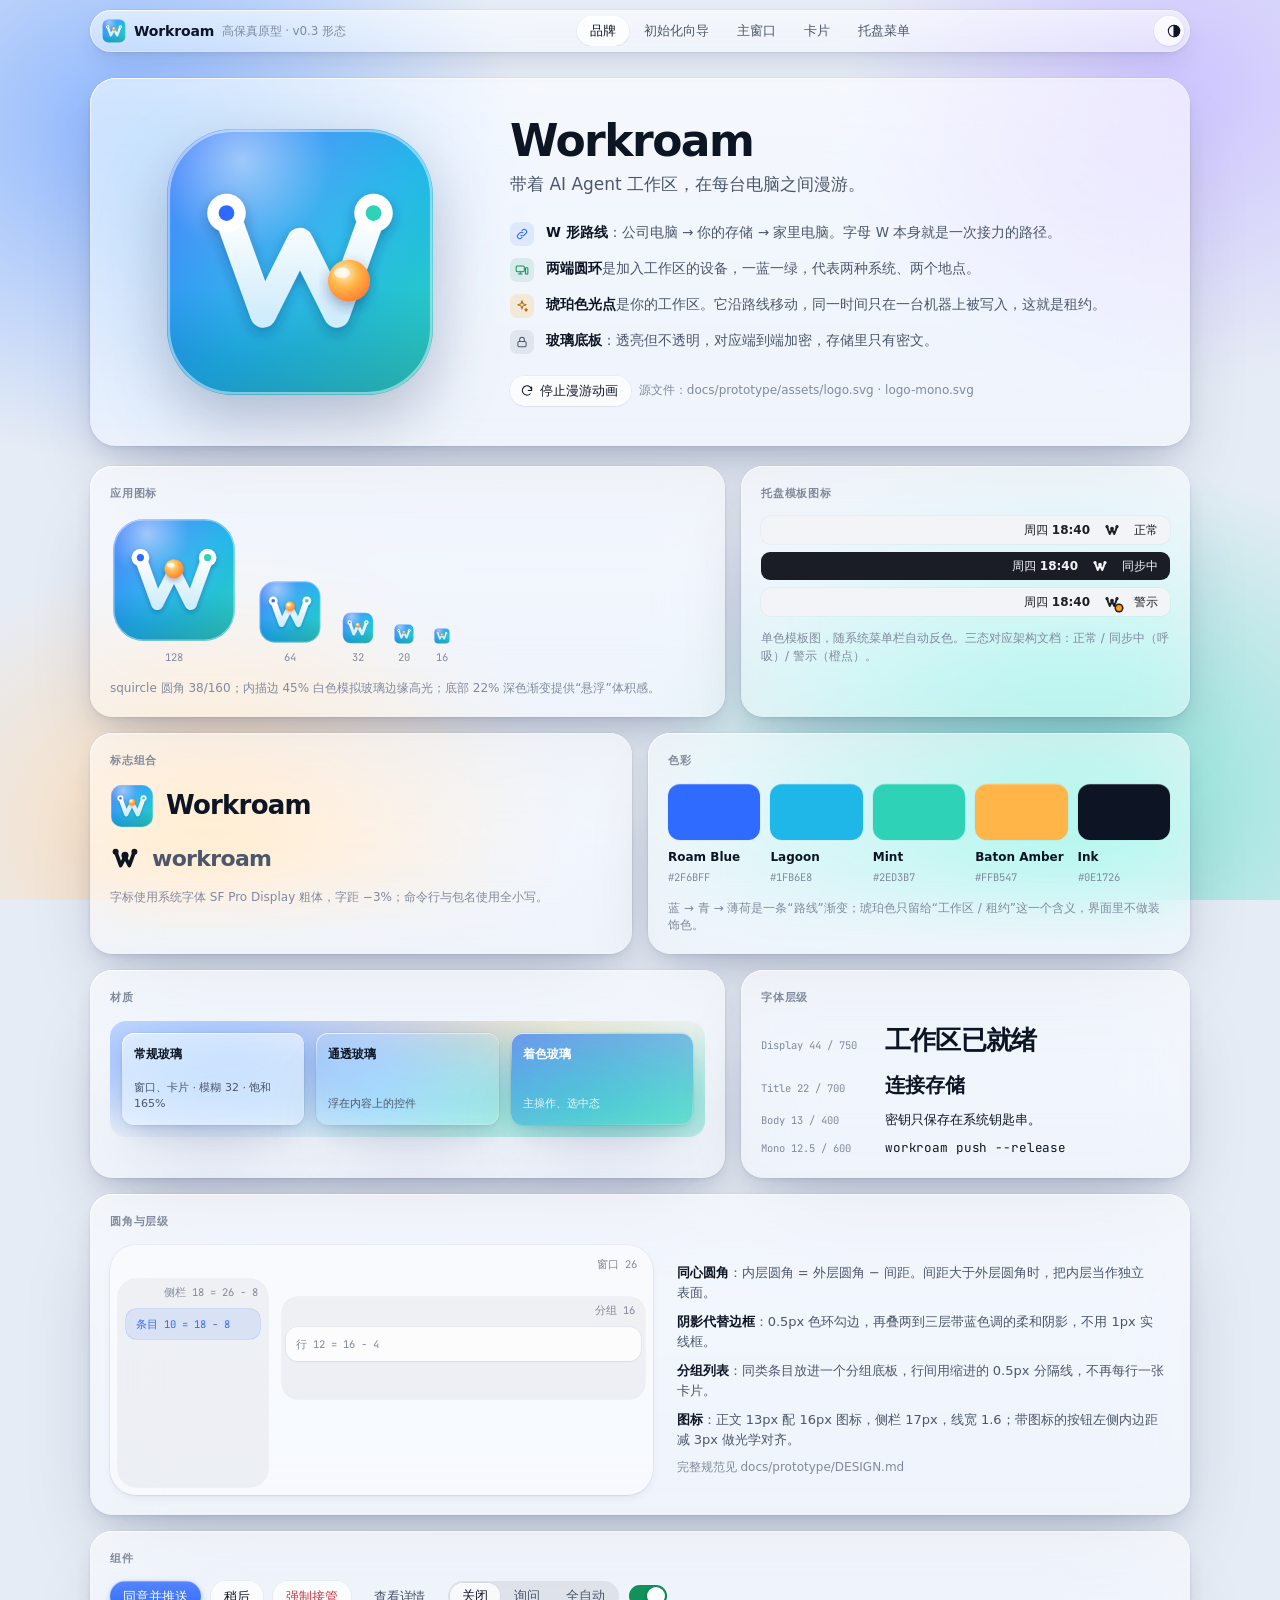
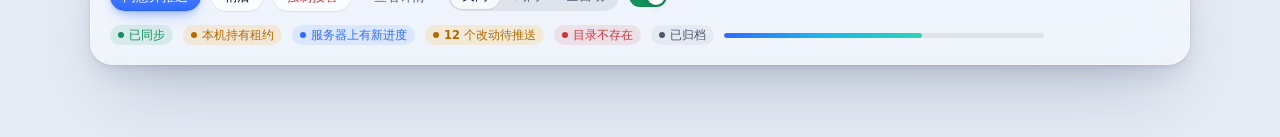
==== commit c8132249: "docs: refine prototype UI details and add design spec - Concentric radii (window 26 → floating sideb" ====
--- a/docs/prototype/index.html
+++ b/docs/prototype/index.html
@@ -9,451 +9,535 @@
 <link rel="preconnect" href="https://fonts.gstatic.com" crossorigin>
 <link rel="stylesheet" href="https://fonts.googleapis.com/css2?family=JetBrains+Mono:wght@400;500;600&display=swap">
 <style>
-/* Layout: an aurora "desktop" wallpaper; a floating glass navigator switches between five scenes
-   (brand, setup wizard, main window, corner cards, tray). Every surface is Liquid Glass:
-   translucent fill + backdrop blur + specular rim. */
+/* Layout: an aurora "desktop" wallpaper; a floating glass capsule switches between five scenes
+   (brand, setup wizard, main window, corner cards, tray). Design rules live in DESIGN.md:
+   concentric radii, layered shadows instead of borders, 4-pt spacing, 16/18 px icons at 1.6 stroke. */
 :root{
   --font:-apple-system,BlinkMacSystemFont,"SF Pro Text","SF Pro Display","PingFang SC","Hiragino Sans GB","Microsoft YaHei","Segoe UI",system-ui,sans-serif;
   --mono:"JetBrains Mono",ui-monospace,"SF Mono",Menlo,Consolas,monospace;
 
   /* brand */
-  --roam:#2F6BFF;        /* Roam Blue */
-  --lagoon:#1FB6E8;      /* Lagoon */
-  --mint:#2ED3B7;        /* Mint */
-  --amber:#FFB547;       /* Baton Amber: the workspace */
-  --accent:#2F6BFF; --accent-hi:#5A8BFF; --on-accent:#FFFFFF;
+  --roam:#2F6BFF; --lagoon:#1FB6E8; --mint:#2ED3B7; --amber:#FFB547;
+  --accent:#2F6BFF; --accent-hi:#5585FF; --on-accent:#FFFFFF;
 
   /* neutrals, biased toward blue */
-  --bg:#E8EEF7; --fg:#0E1726; --fg2:#4A5669; --fg3:#7B8699;
-  --hair:rgba(14,23,38,.08); --hair2:rgba(14,23,38,.14);
+  --bg:#E6ECF5; --fg:#0D1524; --fg2:#4C576A; --fg3:#808A9C;
+  --hair:rgba(13,21,36,.07); --hair2:rgba(13,21,36,.12);
+  --fill:rgba(13,21,36,.045); --fill2:rgba(13,21,36,.075);
+  --sel:rgba(47,107,255,.10); --sel-ring:rgba(47,107,255,.32);
 
   /* semantic */
-  --ok:#14975B; --warn:#B86E00; --bad:#D3343C;
-  --ok-bg:rgba(20,151,91,.12); --warn-bg:rgba(255,170,0,.17); --bad-bg:rgba(211,52,60,.11); --acc-bg:rgba(47,107,255,.12); --amb-bg:rgba(255,181,71,.22);
+  --ok:#12915A; --warn:#B26A00; --bad:#D0333B;
+  --ok-bg:rgba(18,145,90,.11); --warn-bg:rgba(255,166,0,.15); --bad-bg:rgba(208,51,59,.10); --acc-bg:rgba(47,107,255,.10); --amb-bg:rgba(255,181,71,.20);
 
   /* glass */
-  --glass:rgba(255,255,255,.44); --glass-strong:rgba(255,255,255,.72); --pane:rgba(255,255,255,.38);
-  --rim-a:rgba(255,255,255,.95); --rim-b:rgba(255,255,255,.55); --edge:rgba(255,255,255,.5);
-  --shadow:rgba(28,48,100,.22); --shadow-s:rgba(28,48,100,.10);
-  --btn:rgba(255,255,255,.6); --btn-h:rgba(255,255,255,.85);
-  --field:rgba(255,255,255,.62); --knob:#FFFFFF; --dim:rgba(16,26,48,.18);
-  --menubar:rgba(255,255,255,.5);
+  --glass-top:rgba(255,255,255,.62); --glass-bot:rgba(255,255,255,.42);
+  --glass-strong:rgba(255,255,255,.78); --pane:rgba(255,255,255,.46); --panel:rgba(255,255,255,.34);
+  --rim:rgba(255,255,255,.9); --rim-soft:rgba(255,255,255,.35);
+  --ring:rgba(13,21,36,.07);
+  --sh-c:22,38,82;  /* shadow tint (rgb) */
+  --btn:rgba(255,255,255,.72); --btn-h:rgba(255,255,255,.92);
+  --field:rgba(255,255,255,.7); --sheet:rgba(247,249,253,.94); --knob:#FFFFFF; --dim:rgba(18,28,52,.16);
+  --menubar:rgba(255,255,255,.55);
 
   /* wallpaper */
-  --blob1:#86B4FF; --blob2:#7FE6D6; --blob3:#C8BCFF; --blob4:#FFD7AA;
+  --blob1:#8DB6FF; --blob2:#86E3D6; --blob3:#CDC4FF; --blob4:#FFDDB6;
+
+  /* radii: concentric, inner = outer - inset */
+  --r-win:26px;   /* windows, desktop */
+  --r-panel:18px; /* floating sidebar inset 8px in a window: 26 - 8 */
+  --r-float:22px; /* cards, sheets, popovers floating on their own */
+  --r-card:16px;  /* panes inside content */
+  --r-row:12px;   /* rows inset 4px inside a pane: 16 - 4 */
+  --r-ctl:10px;   /* fields, sidebar items (inset 8 in an 18 panel) */
+  --r-chip:6px;
+
+  /* motion */
+  --ease:cubic-bezier(.23,1,.32,1);
 
   /* fixed in both themes */
-  --tl-r:#FF5F57; --tl-y:#FEBC2E; --tl-g:#28C840; --qr-bg:#FFFFFF; --qr-fg:#0E1726;
+  --tl-r:#FF5F57; --tl-y:#FEBC2E; --tl-g:#28C840; --qr-bg:#FFFFFF; --qr-fg:#0D1524;
 }
 @media (prefers-color-scheme: dark){
   :root:not([data-theme="light"]){
-    --accent:#5B8CFF; --accent-hi:#7FA6FF;
-    --bg:#070B16; --fg:#EEF2FA; --fg2:#AAB4C7; --fg3:#748099;
-    --hair:rgba(255,255,255,.08); --hair2:rgba(255,255,255,.16);
-    --ok:#3DDC97; --warn:#FFC14D; --bad:#FF6B70;
-    --ok-bg:rgba(61,220,151,.14); --warn-bg:rgba(255,193,77,.15); --bad-bg:rgba(255,107,112,.15); --acc-bg:rgba(91,140,255,.18); --amb-bg:rgba(255,181,71,.18);
-    --glass:rgba(26,32,50,.5); --glass-strong:rgba(48,56,82,.72); --pane:rgba(255,255,255,.05);
-    --rim-a:rgba(255,255,255,.32); --rim-b:rgba(255,255,255,.08); --edge:rgba(255,255,255,.1);
-    --shadow:rgba(0,0,0,.55); --shadow-s:rgba(0,0,0,.3);
-    --btn:rgba(255,255,255,.1); --btn-h:rgba(255,255,255,.17);
-    --field:rgba(255,255,255,.07); --knob:#F4F6FB; --dim:rgba(0,0,0,.4);
-    --menubar:rgba(20,24,38,.55);
-    --blob1:#1D3FAE; --blob2:#0B6B66; --blob3:#3A2A80; --blob4:#5C3516;
+    --accent:#4F86FF; --accent-hi:#6E9BFF;
+    --bg:#070A14; --fg:#ECF0F8; --fg2:#A5AFC2; --fg3:#6F7A90;
+    --hair:rgba(255,255,255,.07); --hair2:rgba(255,255,255,.13);
+    --fill:rgba(255,255,255,.05); --fill2:rgba(255,255,255,.085);
+    --sel:rgba(79,134,255,.18); --sel-ring:rgba(79,134,255,.45);
+    --ok:#3ED598; --warn:#FFBE4A; --bad:#FF6B70;
+    --ok-bg:rgba(62,213,152,.13); --warn-bg:rgba(255,190,74,.14); --bad-bg:rgba(255,107,112,.14); --acc-bg:rgba(79,134,255,.17); --amb-bg:rgba(255,181,71,.16);
+    --glass-top:rgba(40,46,66,.62); --glass-bot:rgba(22,26,40,.56);
+    --glass-strong:rgba(56,64,90,.72); --pane:rgba(255,255,255,.045); --panel:rgba(255,255,255,.04);
+    --rim:rgba(255,255,255,.22); --rim-soft:rgba(255,255,255,.06);
+    --ring:rgba(255,255,255,.09);
+    --sh-c:0,0,0;
+    --btn:rgba(255,255,255,.09); --btn-h:rgba(255,255,255,.15);
+    --field:rgba(255,255,255,.06); --sheet:rgba(30,35,52,.95); --knob:#F2F4F9; --dim:rgba(0,0,0,.42);
+    --menubar:rgba(18,22,34,.6);
+    --blob1:#1B3A9E; --blob2:#0A615D; --blob3:#352676; --blob4:#53300F;
     color-scheme:dark;
   }
 }
 :root[data-theme="dark"]{
-  --accent:#5B8CFF; --accent-hi:#7FA6FF;
-  --bg:#070B16; --fg:#EEF2FA; --fg2:#AAB4C7; --fg3:#748099;
-  --hair:rgba(255,255,255,.08); --hair2:rgba(255,255,255,.16);
-  --ok:#3DDC97; --warn:#FFC14D; --bad:#FF6B70;
-  --ok-bg:rgba(61,220,151,.14); --warn-bg:rgba(255,193,77,.15); --bad-bg:rgba(255,107,112,.15); --acc-bg:rgba(91,140,255,.18); --amb-bg:rgba(255,181,71,.18);
-  --glass:rgba(26,32,50,.5); --glass-strong:rgba(48,56,82,.72); --pane:rgba(255,255,255,.05);
-  --rim-a:rgba(255,255,255,.32); --rim-b:rgba(255,255,255,.08); --edge:rgba(255,255,255,.1);
-  --shadow:rgba(0,0,0,.55); --shadow-s:rgba(0,0,0,.3);
-  --btn:rgba(255,255,255,.1); --btn-h:rgba(255,255,255,.17);
-  --field:rgba(255,255,255,.07); --knob:#F4F6FB; --dim:rgba(0,0,0,.4);
-  --menubar:rgba(20,24,38,.55);
-  --blob1:#1D3FAE; --blob2:#0B6B66; --blob3:#3A2A80; --blob4:#5C3516;
+  --accent:#4F86FF; --accent-hi:#6E9BFF;
+  --bg:#070A14; --fg:#ECF0F8; --fg2:#A5AFC2; --fg3:#6F7A90;
+  --hair:rgba(255,255,255,.07); --hair2:rgba(255,255,255,.13);
+  --fill:rgba(255,255,255,.05); --fill2:rgba(255,255,255,.085);
+  --sel:rgba(79,134,255,.18); --sel-ring:rgba(79,134,255,.45);
+  --ok:#3ED598; --warn:#FFBE4A; --bad:#FF6B70;
+  --ok-bg:rgba(62,213,152,.13); --warn-bg:rgba(255,190,74,.14); --bad-bg:rgba(255,107,112,.14); --acc-bg:rgba(79,134,255,.17); --amb-bg:rgba(255,181,71,.16);
+  --glass-top:rgba(40,46,66,.62); --glass-bot:rgba(22,26,40,.56);
+  --glass-strong:rgba(56,64,90,.72); --pane:rgba(255,255,255,.045); --panel:rgba(255,255,255,.04);
+  --rim:rgba(255,255,255,.22); --rim-soft:rgba(255,255,255,.06);
+  --ring:rgba(255,255,255,.09);
+  --sh-c:0,0,0;
+  --btn:rgba(255,255,255,.09); --btn-h:rgba(255,255,255,.15);
+  --field:rgba(255,255,255,.06); --sheet:rgba(30,35,52,.95); --knob:#F2F4F9; --dim:rgba(0,0,0,.42);
+  --menubar:rgba(18,22,34,.6);
+  --blob1:#1B3A9E; --blob2:#0A615D; --blob3:#352676; --blob4:#53300F;
   color-scheme:dark;
+}
+:root{
+  /* layered shadows: a 0.5px ring for the edge, then soft tinted layers for depth */
+  --sh-1:0 0 0 .5px var(--ring),0 1px 2px rgba(var(--sh-c),.06);
+  --sh-2:0 0 0 .5px var(--ring),0 1px 2px rgba(var(--sh-c),.05),0 4px 10px -2px rgba(var(--sh-c),.08);
+  --sh-3:0 0 0 .5px var(--ring),0 2px 4px rgba(var(--sh-c),.05),0 12px 28px -8px rgba(var(--sh-c),.16),0 40px 80px -24px rgba(var(--sh-c),.22);
 }
 
 *{box-sizing:border-box}
 [hidden]{display:none!important}
 body{
   margin:0; background:var(--bg); color:var(--fg);
-  font-family:var(--font); font-size:14px; line-height:1.5; -webkit-font-smoothing:antialiased;
+  font-family:var(--font); font-size:14px; line-height:1.5;
+  -webkit-font-smoothing:antialiased; -moz-osx-font-smoothing:grayscale; text-rendering:optimizeLegibility;
   padding-left:max(16px,env(safe-area-inset-left,0px)); padding-right:max(16px,env(safe-area-inset-right,0px));
-  padding-block:0 64px; overflow-x:hidden;
+  padding-block:0 72px; overflow-x:hidden;
 }
 body::before{content:"";position:fixed;inset:0 0 auto;height:env(safe-area-inset-top,0px);z-index:60;background:var(--bg)}
 .wall{position:fixed;inset:0;z-index:-1;pointer-events:none;background:
-  radial-gradient(42% 52% at 10% 14%,var(--blob1),transparent 70%),
-  radial-gradient(36% 46% at 92% 10%,var(--blob3),transparent 70%),
-  radial-gradient(48% 52% at 84% 88%,var(--blob2),transparent 70%),
-  radial-gradient(38% 42% at 16% 92%,var(--blob4),transparent 70%),
+  radial-gradient(42% 52% at 10% 14%,var(--blob1),transparent 72%),
+  radial-gradient(36% 46% at 92% 10%,var(--blob3),transparent 72%),
+  radial-gradient(48% 52% at 84% 88%,var(--blob2),transparent 72%),
+  radial-gradient(38% 42% at 16% 92%,var(--blob4),transparent 72%),
   var(--bg)}
-h1,h2,h3,h4{margin:0;text-wrap:balance;letter-spacing:-.015em}
-p{margin:0}
+h1,h2,h3,h4{margin:0;text-wrap:balance;letter-spacing:-.012em}
+p{margin:0;text-wrap:pretty}
 a{color:var(--accent)}
-code,.mono{font-family:var(--mono);font-size:.92em}
-.ic{width:18px;height:18px;flex:none;fill:none;stroke:currentColor;stroke-width:1.8;stroke-linecap:round;stroke-linejoin:round}
-.ic.sm{width:14px;height:14px}
-.ic.lg{width:22px;height:22px}
+code,.mono{font-family:var(--mono);font-size:.9em;letter-spacing:-.01em}
+.ic{width:16px;height:16px;flex:none;fill:none;stroke:currentColor;stroke-width:1.6;stroke-linecap:round;stroke-linejoin:round}
+.ic.sm{width:14px;height:14px;stroke-width:1.75}
+.ic.lg{width:20px;height:20px;stroke-width:1.5}
 :focus-visible{outline:2px solid var(--accent);outline-offset:2px}
 .sr{position:absolute;width:1px;height:1px;overflow:hidden;clip:rect(0 0 0 0);white-space:nowrap}
+::selection{background:var(--sel-ring)}
 
 /* ---------- glass material ---------- */
-.glass{position:relative;background:var(--glass);
-  -webkit-backdrop-filter:blur(30px) saturate(180%);backdrop-filter:blur(30px) saturate(180%);
-  border-radius:var(--r,24px);
-  box-shadow:inset 0 1px 0 var(--rim-a),inset 0 0 0 1px var(--edge),0 30px 70px -28px var(--shadow),0 2px 10px var(--shadow-s)}
+.glass{position:relative;
+  background:linear-gradient(180deg,var(--glass-top),var(--glass-bot));
+  -webkit-backdrop-filter:blur(32px) saturate(165%);backdrop-filter:blur(32px) saturate(165%);
+  border-radius:var(--r,var(--r-float));
+  box-shadow:inset 0 .5px 0 var(--rim),var(--sh-3)}
+/* specular rim: bright at the top-left, fading, a faint return at the bottom-right */
 .glass::after{content:"";position:absolute;inset:0;border-radius:inherit;padding:1px;pointer-events:none;
-  background:linear-gradient(150deg,var(--rim-a),transparent 32%,transparent 68%,var(--rim-b));
-  -webkit-mask:linear-gradient(#000 0 0) content-box,linear-gradient(#000 0 0);-webkit-mask-composite:xor;mask-composite:exclude}
-.pane{background:var(--pane);border-radius:16px;box-shadow:inset 0 0 0 1px var(--hair)}
+  background:linear-gradient(160deg,var(--rim),transparent 26%,transparent 74%,var(--rim-soft));
+  -webkit-mask:linear-gradient(#000 0 0) content-box,linear-gradient(#000 0 0);-webkit-mask-composite:xor;mask-composite:exclude;opacity:.8}
+.pane{background:var(--pane);border-radius:var(--r-card);box-shadow:0 0 0 .5px var(--ring)}
 
 /* ---------- controls ---------- */
-.btn{appearance:none;border:0;font:inherit;font-weight:560;font-size:13px;height:32px;padding:0 14px;border-radius:999px;
+.btn{appearance:none;border:0;font:inherit;font-weight:550;font-size:13px;letter-spacing:-.003em;height:30px;padding:0 13px;border-radius:999px;
   display:inline-flex;align-items:center;justify-content:center;gap:6px;cursor:pointer;color:var(--fg);white-space:nowrap;
-  background:var(--btn);box-shadow:inset 0 1px 0 var(--rim-a),inset 0 0 0 1px var(--edge),0 1px 3px var(--shadow-s);
-  transition:transform .15s ease,background .15s ease,opacity .15s}
+  background:var(--btn);box-shadow:inset 0 .5px 0 var(--rim),var(--sh-1);
+  transition:transform .16s var(--ease),background .16s var(--ease),box-shadow .16s var(--ease),opacity .16s}
+.btn:has(> svg:first-child){padding-left:10px}  /* optical: icons carry their own side-bearing */
 .btn:hover{background:var(--btn-h)}
 .btn:active{transform:scale(.97)}
-.btn:disabled{opacity:.42;cursor:not-allowed;transform:none}
+.btn:disabled{opacity:.4;cursor:not-allowed;transform:none}
 .btn.primary{color:var(--on-accent);background:linear-gradient(180deg,var(--accent-hi),var(--accent));
-  box-shadow:inset 0 1px 0 rgba(255,255,255,.5),inset 0 -1px 0 rgba(0,0,0,.12),0 8px 18px -8px var(--accent)}
-.btn.primary:hover{filter:brightness(1.06)}
+  box-shadow:inset 0 .5px 0 rgba(255,255,255,.55),inset 0 -.5px 0 rgba(0,0,0,.18),0 0 0 .5px rgba(0,0,0,.08),0 2px 6px -1px rgba(47,107,255,.35),0 8px 18px -8px rgba(47,107,255,.5)}
+.btn.primary:hover{filter:brightness(1.05)}
 .btn.danger{color:var(--bad)}
-.btn.danger.solid{color:var(--on-accent);background:var(--bad);box-shadow:inset 0 1px 0 rgba(255,255,255,.35),0 8px 18px -8px var(--bad)}
+.btn.danger.solid{color:var(--on-accent);background:var(--bad);box-shadow:inset 0 .5px 0 rgba(255,255,255,.4),0 6px 16px -8px var(--bad)}
 .btn.ghost{background:transparent;box-shadow:none;color:var(--fg2)}
-.btn.ghost:hover{background:var(--hair)}
+.btn.ghost:hover{background:var(--fill)}
 .btn.sm{height:26px;padding:0 10px;font-size:12px}
-.btn.icon{width:32px;padding:0}
-.btn.big{height:40px;padding:0 20px;font-size:14px}
-
-.seg{display:inline-flex;padding:3px;border-radius:999px;background:var(--hair);gap:2px;max-width:100%;overflow-x:auto}
-.seg button{border:0;background:transparent;height:28px;padding:0 12px;border-radius:999px;font:inherit;font-size:12.5px;font-weight:560;color:var(--fg2);cursor:pointer;white-space:nowrap}
-.seg button.on{background:var(--glass-strong);color:var(--fg);box-shadow:0 1px 4px var(--shadow-s),inset 0 1px 0 var(--rim-a)}
-
-.sw{appearance:none;width:40px;height:24px;border-radius:999px;background:var(--hair2);position:relative;cursor:pointer;flex:none;transition:background .2s;margin:0}
-.sw::before{content:"";position:absolute;top:2px;left:2px;width:20px;height:20px;border-radius:50%;background:var(--knob);box-shadow:0 2px 5px rgba(0,0,0,.25);transition:transform .2s}
+.btn.sm:has(> svg:first-child){padding-left:8px}
+.btn.icon{width:30px;padding:0}
+.btn.big{height:36px;padding:0 18px;font-size:14px}
+
+.seg{display:inline-flex;padding:2px;border-radius:999px;background:var(--fill2);gap:2px;max-width:100%;overflow-x:auto;scrollbar-width:none}
+.seg button{border:0;background:transparent;height:26px;padding:0 12px;border-radius:999px;font:inherit;font-size:12.5px;font-weight:550;color:var(--fg2);cursor:pointer;white-space:nowrap;transition:background .16s var(--ease),color .16s var(--ease)}
+.seg button:hover{color:var(--fg)}
+.seg button.on{background:var(--glass-strong);color:var(--fg);box-shadow:inset 0 .5px 0 var(--rim),var(--sh-1)}
+
+.sw{appearance:none;width:38px;height:22px;border-radius:999px;background:var(--fill2);position:relative;cursor:pointer;flex:none;transition:background .2s var(--ease);margin:0;box-shadow:inset 0 0 0 .5px var(--ring)}
+.sw::before{content:"";position:absolute;top:2px;left:2px;width:18px;height:18px;border-radius:50%;background:var(--knob);box-shadow:0 0 0 .5px rgba(0,0,0,.06),0 2px 4px rgba(0,0,0,.18);transition:transform .22s var(--ease)}
 .sw:checked{background:var(--ok)}
 .sw:checked::before{transform:translateX(16px)}
-.cb{width:16px;height:16px;accent-color:var(--accent);margin:0;flex:none}
+.cb{width:15px;height:15px;accent-color:var(--accent);margin:0;flex:none}
 
 .field{display:grid;gap:6px;min-width:0}
 .lbl{font-size:12px;font-weight:600;color:var(--fg2)}
-.hint{font-size:12px;color:var(--fg3)}
-.input{width:100%;height:36px;border-radius:12px;border:0;background:var(--field);color:var(--fg);font:inherit;padding:0 12px;
-  box-shadow:inset 0 0 0 1px var(--hair2),inset 0 1px 2px var(--shadow-s);transition:box-shadow .15s}
-.input:focus{outline:none;box-shadow:inset 0 0 0 1.5px var(--accent),0 0 0 4px var(--acc-bg)}
-.input.mono{font-family:var(--mono);font-size:13px}
-textarea.input{height:auto;padding:10px 12px;resize:vertical;line-height:1.45}
+.hint{font-size:12px;color:var(--fg3);line-height:1.45}
+.input{width:100%;height:32px;border-radius:var(--r-ctl);border:0;background:var(--field);color:var(--fg);font:inherit;font-size:13px;padding:0 11px;
+  box-shadow:inset 0 0 0 .5px var(--hair2),inset 0 1px 2px rgba(var(--sh-c),.06);transition:box-shadow .16s var(--ease)}
+.input::placeholder{color:var(--fg3)}
+.input:focus{outline:none;box-shadow:inset 0 0 0 1px var(--accent),0 0 0 3px var(--acc-bg)}
+.input.mono{font-family:var(--mono);font-size:12.5px}
+textarea.input{height:auto;padding:9px 11px;resize:vertical;line-height:1.5}
 .inrow{display:flex;gap:8px;align-items:center}
 .inrow .input{flex:1;min-width:0}
 
-.pill{display:inline-flex;align-items:center;gap:5px;font-size:11.5px;font-weight:600;padding:2px 9px;border-radius:999px;background:var(--hair);color:var(--fg2);white-space:nowrap;line-height:1.6}
+.pill{display:inline-flex;align-items:center;gap:5px;font-size:11.5px;font-weight:550;height:20px;padding:0 8px;border-radius:999px;background:var(--fill);color:var(--fg2);white-space:nowrap;font-variant-numeric:tabular-nums}
+.pill .ic{width:12px;height:12px;stroke-width:2}
 .pill.ok{background:var(--ok-bg);color:var(--ok)} .pill.warn{background:var(--warn-bg);color:var(--warn)}
 .pill.bad{background:var(--bad-bg);color:var(--bad)} .pill.acc{background:var(--acc-bg);color:var(--accent)}
 .pill.amb{background:var(--amb-bg);color:var(--warn)}
-.dot{width:7px;height:7px;border-radius:50%;background:currentColor;flex:none}
-.tag{font-size:10.5px;font-weight:700;letter-spacing:.04em;padding:1px 6px;border-radius:6px;background:var(--hair);color:var(--fg3)}
-
-.callout{display:flex;gap:10px;align-items:flex-start;padding:10px 12px;border-radius:14px;font-size:13px;line-height:1.5}
-.callout .ic{margin-top:1px}
-.callout.info{background:var(--acc-bg);color:var(--fg)} .callout.info .ic{color:var(--accent)}
-.callout.warn{background:var(--warn-bg);color:var(--fg)} .callout.warn .ic{color:var(--warn)}
-.callout.bad{background:var(--bad-bg);color:var(--fg)} .callout.bad .ic{color:var(--bad)}
-.callout.ok{background:var(--ok-bg);color:var(--fg)} .callout.ok .ic{color:var(--ok)}
-
-.bar{height:6px;border-radius:999px;background:var(--hair2);overflow:hidden}
-.bar i{display:block;height:100%;border-radius:inherit;background:linear-gradient(90deg,var(--accent),var(--lagoon),var(--mint));transition:width .3s ease}
-
-.codebox{font-family:var(--mono);font-size:12.5px;background:var(--pane);box-shadow:inset 0 0 0 1px var(--hair);border-radius:12px;padding:10px 12px;overflow-x:auto;white-space:nowrap;color:var(--fg)}
+.dot{width:6px;height:6px;border-radius:50%;background:currentColor;flex:none}
+.tag{font-size:10.5px;font-weight:650;letter-spacing:.03em;padding:1px 6px;border-radius:var(--r-chip);background:var(--fill2);color:var(--fg3)}
+
+.callout{display:flex;gap:9px;align-items:flex-start;padding:9px 12px;border-radius:var(--r-ctl);font-size:12.5px;line-height:1.5}
+.callout > .ic{margin-top:1.5px}
+.callout.info{background:var(--acc-bg)} .callout.info > .ic{color:var(--accent)}
+.callout.warn{background:var(--warn-bg)} .callout.warn > .ic{color:var(--warn)}
+.callout.bad{background:var(--bad-bg)} .callout.bad > .ic{color:var(--bad)}
+.callout.ok{background:var(--ok-bg)} .callout.ok > .ic{color:var(--ok)}
+
+.bar{height:5px;border-radius:999px;background:var(--fill2);overflow:hidden}
+.bar i{display:block;height:100%;border-radius:inherit;background:linear-gradient(90deg,var(--accent),var(--lagoon),var(--mint));transition:width .3s var(--ease)}
+
+.codebox{font-family:var(--mono);font-size:12px;background:var(--fill);border-radius:var(--r-ctl);padding:8px 11px;overflow-x:auto;white-space:nowrap;color:var(--fg)}
 
 /* ---------- navigator ---------- */
-.nav{position:sticky;top:env(safe-area-inset-top,0px);z-index:40;margin:12px auto 22px;max-width:1100px;--r:22px;
-  display:flex;align-items:center;gap:12px;padding:8px 8px 8px 14px}
-.nav .brand{display:flex;align-items:center;gap:9px;font-weight:700;font-size:15px;letter-spacing:-.01em;flex:none}
-.nav .brand svg{width:28px;height:28px}
+.nav{position:sticky;top:calc(env(safe-area-inset-top,0px) + 10px);z-index:40;margin:10px auto 26px;max-width:1100px;--r:999px;
+  display:flex;align-items:center;gap:12px;padding:6px 6px 6px 12px}
+.nav .brand{display:flex;align-items:center;gap:8px;font-weight:650;font-size:14px;letter-spacing:-.01em;flex:none}
+.nav .brand svg{width:24px;height:24px}
 .nav .brand small{font-weight:500;color:var(--fg3);font-size:12px}
 .tabs{display:flex;gap:2px;overflow-x:auto;flex:1;min-width:0;scrollbar-width:none;justify-content:center}
 .tabs::-webkit-scrollbar{display:none}
-.tab{padding:6px 13px;border-radius:999px;font-size:13px;font-weight:560;color:var(--fg2);text-decoration:none;white-space:nowrap}
-.tab:hover{background:var(--hair)}
-.tab[aria-current="page"]{background:var(--glass-strong);color:var(--fg);box-shadow:0 1px 4px var(--shadow-s),inset 0 1px 0 var(--rim-a)}
+.tab{height:30px;display:inline-flex;align-items:center;padding:0 13px;border-radius:999px;font-size:13px;font-weight:550;color:var(--fg2);text-decoration:none;white-space:nowrap;transition:background .16s var(--ease),color .16s var(--ease)}
+.tab:hover{color:var(--fg);background:var(--fill)}
+.tab[aria-current="page"]{background:var(--glass-strong);color:var(--fg);box-shadow:inset 0 .5px 0 var(--rim),var(--sh-1)}
 .theme-btn{flex:none}
 
 main{max-width:1100px;margin:0 auto}
 .view{display:grid;gap:20px}
-.intro{display:flex;flex-wrap:wrap;justify-content:space-between;align-items:flex-end;gap:12px 24px}
-.intro .eyebrow{font-size:11.5px;font-weight:700;letter-spacing:.08em;color:var(--fg3);text-transform:uppercase}
-.intro h1{font-size:28px;font-weight:750;margin-top:2px}
-.intro p{color:var(--fg2);max-width:64ch;margin-top:6px}
+.intro{display:flex;flex-wrap:wrap;justify-content:space-between;align-items:flex-end;gap:12px 24px;padding-inline:4px}
+.intro .eyebrow{font-size:11px;font-weight:650;letter-spacing:.08em;color:var(--fg3);text-transform:uppercase;font-variant-numeric:tabular-nums}
+.intro h1{font-size:26px;font-weight:700;margin-top:4px;letter-spacing:-.02em}
+.intro p{color:var(--fg2);max-width:62ch;margin-top:6px;font-size:13.5px}
 
 /* ---------- window ---------- */
-.win{--r:28px;display:flex;flex-direction:column;overflow:hidden;height:720px}
-.titlebar{height:50px;display:flex;align-items:center;gap:14px;padding:0 18px;flex:none;position:relative;border-bottom:1px solid var(--hair)}
+.win{--r:var(--r-win);display:flex;flex-direction:column;overflow:hidden;height:720px;font-size:13px}
+.titlebar{height:44px;display:flex;align-items:center;gap:14px;padding:0 16px;flex:none;position:relative}
 .lights{display:flex;gap:8px;flex:none}
-.lights span{width:12px;height:12px;border-radius:50%;box-shadow:inset 0 0 0 .5px rgba(0,0,0,.15)}
+.lights span{width:12px;height:12px;border-radius:50%;box-shadow:inset 0 0 0 .5px rgba(0,0,0,.14)}
 .lights span:nth-child(1){background:var(--tl-r)} .lights span:nth-child(2){background:var(--tl-y)} .lights span:nth-child(3){background:var(--tl-g)}
 .win-title{font-size:13px;font-weight:600;color:var(--fg2);flex:1;text-align:center;margin-right:52px;white-space:nowrap;overflow:hidden;text-overflow:ellipsis}
-.win-body{flex:1;min-height:0;display:grid;grid-template-columns:232px 1fr;position:relative}
-.appbody{grid-template-columns:220px 1fr}
-.win-foot{display:flex;justify-content:space-between;align-items:center;gap:12px;padding:12px 20px;border-top:1px solid var(--hair);flex-wrap:wrap}
+/* floating sidebar inside the window: inset 8, radius 26 - 8 = 18 */
+.win-body{flex:1;min-height:0;display:grid;grid-template-columns:232px 1fr;position:relative;padding:0 8px 8px;gap:0}
+.appbody{grid-template-columns:216px 1fr}
+.win-foot{display:flex;justify-content:space-between;align-items:center;gap:12px;padding:10px 12px 2px 20px;flex-wrap:wrap}
 .win-foot .hint{flex:1;min-width:180px}
 
 /* sheets (modal inside a window) */
-.sheet-wrap{position:absolute;inset:0;z-index:20;background:var(--dim);display:flex;justify-content:center;align-items:flex-start;padding:24px 16px;overflow:auto;border-radius:inherit}
-.sheet{--r:24px;width:min(560px,100%);padding:22px 22px 18px;display:grid;gap:16px;background:var(--glass-strong);animation:sheetIn .28s cubic-bezier(.2,.9,.3,1.2)}
-.sheet h3{font-size:18px}
-.sheet .acts{display:flex;justify-content:flex-end;gap:8px;flex-wrap:wrap}
-@keyframes sheetIn{from{transform:translateY(-14px) scale(.98);opacity:0}to{transform:none;opacity:1}}
+.sheet-wrap{position:absolute;inset:0;z-index:20;background:var(--dim);display:flex;justify-content:center;align-items:flex-start;padding:36px 16px 24px;overflow:auto;border-radius:inherit;animation:fadeIn .2s var(--ease)}
+.sheet{--r:var(--r-float);width:min(540px,100%);padding:20px;display:grid;gap:14px;background:var(--sheet);animation:sheetIn .26s var(--ease)}
+.sheet h3{font-size:16px;font-weight:650}
+.sheet .acts{display:flex;justify-content:flex-end;gap:8px;flex-wrap:wrap;padding-top:2px}
+@keyframes sheetIn{from{transform:translateY(-8px) scale(.98);opacity:0}to{transform:none;opacity:1}}
+@keyframes fadeIn{from{opacity:0}to{opacity:1}}
 
 /* ---------- wizard ---------- */
-.rail{padding:16px 12px;border-right:1px solid var(--hair);overflow:auto}
-.rail ol{list-style:none;margin:0;padding:0;display:grid;gap:2px}
-.rail li{display:flex;align-items:center;gap:10px;padding:7px 10px;border-radius:12px;font-size:13px;color:var(--fg3);font-weight:520}
-.rail li .n{width:22px;height:22px;border-radius:50%;display:grid;place-items:center;font-size:11px;font-weight:700;background:var(--hair);flex:none}
+.rail{padding:10px 8px;overflow:auto;border-radius:var(--r-panel);background:var(--panel);box-shadow:0 0 0 .5px var(--ring)}
+.rail ol{list-style:none;margin:0;padding:0;display:grid;gap:1px}
+.rail li{display:flex;align-items:center;gap:10px;height:32px;padding:0 10px;border-radius:var(--r-ctl);font-size:13px;color:var(--fg3);font-weight:500}
+.rail li .n{width:20px;height:20px;border-radius:50%;display:grid;place-items:center;font-size:11px;font-weight:650;background:var(--fill2);flex:none;font-variant-numeric:tabular-nums}
+.rail li .n .ic{width:12px;height:12px;stroke-width:2.2}
 .rail li.done{color:var(--fg2)} .rail li.done .n{background:var(--ok-bg);color:var(--ok)}
-.rail li.cur{color:var(--fg);background:var(--glass-strong);box-shadow:0 1px 4px var(--shadow-s),inset 0 1px 0 var(--rim-a)}
+.rail li.cur{color:var(--fg);background:var(--sel);font-weight:600}
 .rail li.cur .n{background:var(--accent);color:var(--on-accent)}
 .rail .rail-mobile{display:none}
 .wiz-main{display:flex;flex-direction:column;min-width:0;min-height:0}
-.stage{flex:1;overflow:auto;padding:28px 34px}
-.step{display:grid;gap:18px;max-width:640px;animation:stepIn .3s ease}
+.stage{flex:1;overflow:auto;padding:24px 32px 24px}
+.step{display:grid;gap:18px;max-width:620px;animation:stepIn .28s var(--ease)}
 .step[hidden]{display:none}
-@keyframes stepIn{from{opacity:0;transform:translateX(10px)}to{opacity:1;transform:none}}
-.step h2{font-size:24px;font-weight:720}
-.step .sub{color:var(--fg2);margin-top:4px;max-width:58ch}
+@keyframes stepIn{from{opacity:0;transform:translateX(8px)}to{opacity:1;transform:none}}
+.step h2{font-size:22px;font-weight:700;letter-spacing:-.02em}
+.step .sub{color:var(--fg2);margin-top:4px;max-width:56ch;font-size:13px}
 .grid2{display:grid;grid-template-columns:repeat(2,minmax(0,1fr));gap:12px}
-.grid3{display:grid;grid-template-columns:repeat(3,minmax(0,1fr));gap:12px}
-
-.choice{position:relative;display:flex;gap:14px;align-items:flex-start;padding:14px 16px;border-radius:18px;background:var(--pane);box-shadow:inset 0 0 0 1px var(--hair);cursor:pointer;transition:box-shadow .15s,background .15s}
+.grid3{display:grid;grid-template-columns:repeat(3,minmax(0,1fr));gap:10px}
+
+/* choice card: radius 20, padding 12, glyph radius 20 - 12 = 8 */
+.choice{position:relative;display:flex;gap:12px;align-items:flex-start;padding:12px 14px 12px 12px;border-radius:20px;background:var(--pane);box-shadow:0 0 0 .5px var(--ring);cursor:pointer;transition:background .16s var(--ease),box-shadow .16s var(--ease)}
 .choice:hover{background:var(--glass-strong)}
 .choice input{position:absolute;opacity:0;pointer-events:none}
-.choice:has(input:checked){background:var(--glass-strong);box-shadow:inset 0 0 0 2px var(--accent),0 10px 24px -14px var(--accent)}
+.choice:has(input:checked){background:var(--glass-strong);box-shadow:0 0 0 1.5px var(--accent),0 8px 20px -12px rgba(47,107,255,.6)}
 .choice:has(input:focus-visible){outline:2px solid var(--accent);outline-offset:2px}
-.choice .glyph{width:40px;height:40px;border-radius:12px;display:grid;place-items:center;flex:none;color:var(--on-accent);
-  background:linear-gradient(145deg,var(--accent-hi),var(--accent));box-shadow:inset 0 1px 0 rgba(255,255,255,.45),0 6px 14px -6px var(--accent)}
-.choice .glyph.mint{background:linear-gradient(145deg,var(--mint),var(--lagoon));box-shadow:inset 0 1px 0 rgba(255,255,255,.45),0 6px 14px -6px var(--lagoon)}
-.choice .glyph.amber{background:linear-gradient(145deg,#FFD27A,#FF8A3D);box-shadow:inset 0 1px 0 rgba(255,255,255,.45),0 6px 14px -6px #FF8A3D}
-.choice .t{font-weight:640;display:flex;gap:8px;align-items:center;flex-wrap:wrap}
-.choice .d{font-size:13px;color:var(--fg2);margin-top:2px}
-.choice.col{flex-direction:column;align-items:flex-start;gap:8px;padding:14px}
-.choice .mono-glyph{font-family:var(--mono);font-weight:600;font-size:12px;width:38px;height:38px;border-radius:11px;display:grid;place-items:center;background:var(--hair);color:var(--fg)}
+.choice .glyph{width:36px;height:36px;border-radius:8px;display:grid;place-items:center;flex:none;color:var(--on-accent);
+  background:linear-gradient(160deg,var(--accent-hi),var(--accent));box-shadow:inset 0 .5px 0 rgba(255,255,255,.5),0 4px 10px -4px rgba(47,107,255,.6)}
+.choice .glyph.mint{background:linear-gradient(160deg,var(--mint),var(--lagoon));box-shadow:inset 0 .5px 0 rgba(255,255,255,.5),0 4px 10px -4px rgba(31,182,232,.6)}
+.choice .glyph.amber{background:linear-gradient(160deg,#FFCE73,#FF8A3D);box-shadow:inset 0 .5px 0 rgba(255,255,255,.5),0 4px 10px -4px rgba(255,138,61,.6)}
+.choice .glyph .ic{width:18px;height:18px;stroke-width:1.8}
+.choice .t{font-weight:600;font-size:13.5px;display:flex;gap:8px;align-items:center;flex-wrap:wrap;margin-top:1px}
+.choice .d{font-size:12.5px;color:var(--fg2);margin-top:2px;display:block}
+.choice.col{flex-direction:column;align-items:flex-start;gap:6px;padding:12px}
+.choice .mono-glyph{font-family:var(--mono);font-weight:600;font-size:11px;width:32px;height:32px;border-radius:8px;display:grid;place-items:center;background:var(--fill2);color:var(--fg);margin-bottom:2px}
 .choice:has(input:checked) .mono-glyph{background:var(--accent);color:var(--on-accent)}
 
 .chips{display:flex;flex-wrap:wrap;gap:6px}
 
-/* check list */
-.checks{display:grid;gap:2px}
-.chk{display:grid;grid-template-columns:24px minmax(0,1fr) auto;gap:10px;align-items:start;padding:9px 10px;border-radius:12px}
-.chk:nth-child(odd){background:var(--pane)}
-.chk .st{width:20px;height:20px;border-radius:50%;display:grid;place-items:center;margin-top:1px}
+/* grouped list: one pane, rows separated by inset hairlines */
+.checks{display:grid;padding:4px;border-radius:var(--r-card);background:var(--pane);box-shadow:0 0 0 .5px var(--ring)}
+.chk{display:grid;grid-template-columns:20px minmax(0,1fr) auto;gap:10px;align-items:start;padding:8px 10px;border-radius:var(--r-row);position:relative}
+.chk + .chk::before{content:"";position:absolute;top:0;left:40px;right:10px;height:.5px;background:var(--hair2)}
+.chk .st{width:18px;height:18px;border-radius:50%;display:grid;place-items:center;margin-top:1px}
 .chk .st.ok{background:var(--ok-bg);color:var(--ok)} .chk .st.warn{background:var(--warn-bg);color:var(--warn)}
 .chk .st.bad{background:var(--bad-bg);color:var(--bad)} .chk .st.wait{color:var(--fg3)}
-.chk .st .ic{width:13px;height:13px;stroke-width:2.4}
-.chk .nm{font-weight:580;font-size:13.5px}
-.chk .dt{font-size:12.5px;color:var(--fg2)}
-.chk .fix{font-size:12.5px;color:var(--fg);margin-top:4px;padding:6px 10px;border-radius:10px;background:var(--glass-strong)}
-.chk .ms{font-family:var(--mono);font-size:12px;color:var(--fg3);white-space:nowrap}
-.spin{width:14px;height:14px;border-radius:50%;border:2px solid var(--hair2);border-top-color:var(--accent);animation:spin .8s linear infinite}
+.chk .st .ic{width:11px;height:11px;stroke-width:2.6}
+.chk .nm{font-weight:550;font-size:13px}
+.chk .dt{font-size:12px;color:var(--fg2)}
+.chk .fix{font-size:12px;color:var(--fg);margin-top:6px;padding:7px 10px;border-radius:8px;background:var(--fill)}
+.chk .ms{font-family:var(--mono);font-size:11px;color:var(--fg3);white-space:nowrap;margin-top:2px;font-variant-numeric:tabular-nums}
+.spin{width:12px;height:12px;border-radius:50%;border:1.5px solid var(--hair2);border-top-color:var(--accent);animation:spin .7s linear infinite}
 @keyframes spin{to{transform:rotate(360deg)}}
-.summary{display:flex;gap:8px;flex-wrap:wrap;align-items:center}
+.summary{display:flex;gap:6px;flex-wrap:wrap;align-items:center}
 
 /* recovery key */
-.rkey{display:grid;grid-template-columns:repeat(4,minmax(0,1fr));gap:8px;padding:14px;border-radius:16px;background:var(--pane);box-shadow:inset 0 0 0 1px var(--hair)}
-.rkey span{font-family:var(--mono);font-weight:600;font-size:15px;text-align:center;padding:8px 0;border-radius:10px;background:var(--glass-strong);letter-spacing:.06em}
-.rkey span small{display:block;font-size:10px;color:var(--fg3);font-weight:500;letter-spacing:0}
-.meter{display:grid;grid-template-columns:repeat(5,1fr);gap:4px}
-.meter i{height:5px;border-radius:999px;background:var(--hair2);transition:background .2s}
-
-.qr{background:var(--qr-bg);border-radius:18px;padding:12px;width:176px;height:176px;flex:none;box-shadow:0 10px 30px -14px var(--shadow)}
+.rkey{display:grid;grid-template-columns:repeat(4,minmax(0,1fr));gap:6px;padding:6px;border-radius:var(--r-card);background:var(--pane);box-shadow:0 0 0 .5px var(--ring)}
+.rkey span{font-family:var(--mono);font-weight:600;font-size:14px;text-align:center;padding:7px 0 6px;border-radius:10px;background:var(--glass-strong);letter-spacing:.08em;box-shadow:var(--sh-1)}
+.rkey span small{display:block;font-size:10px;color:var(--fg3);font-weight:500;letter-spacing:0;font-family:var(--font)}
+.meter{display:grid;grid-template-columns:repeat(5,1fr);gap:3px}
+.meter i{height:4px;border-radius:999px;background:var(--fill2);transition:background .2s var(--ease)}
+
+.qr{background:var(--qr-bg);border-radius:16px;padding:10px;width:164px;height:164px;flex:none;box-shadow:var(--sh-2)}
 .qr svg{width:100%;height:100%;display:block}
 
-.success-orb{width:64px;height:64px;border-radius:50%;display:grid;place-items:center;color:var(--on-accent);
-  background:radial-gradient(circle at 35% 30%,#7DF0C8,var(--ok));box-shadow:inset 0 2px 0 rgba(255,255,255,.5),0 14px 30px -10px var(--ok)}
-.success-orb .ic{width:30px;height:30px;stroke-width:2.6}
+.success-orb{width:52px;height:52px;border-radius:50%;display:grid;place-items:center;color:var(--on-accent);flex:none;
+  background:radial-gradient(circle at 35% 28%,#86F2CF,var(--ok) 70%);box-shadow:inset 0 1px 0 rgba(255,255,255,.55),0 10px 24px -10px var(--ok)}
+.success-orb .ic{width:24px;height:24px;stroke-width:2.4}
 
 /* ---------- main app ---------- */
-.side{padding:12px 10px;border-right:1px solid var(--hair);display:flex;flex-direction:column;gap:4px;overflow:auto}
-.side .grp{font-size:11px;font-weight:700;letter-spacing:.06em;color:var(--fg3);padding:10px 10px 4px}
-.side button.it{appearance:none;border:0;background:transparent;font:inherit;color:var(--fg);display:flex;align-items:center;gap:10px;padding:7px 10px;border-radius:11px;cursor:pointer;font-size:13.5px;font-weight:520;text-align:left;width:100%}
-.side button.it .ic{color:var(--accent)}
-.side button.it:hover{background:var(--hair)}
-.side button.it.on{background:var(--glass-strong);box-shadow:0 1px 4px var(--shadow-s),inset 0 1px 0 var(--rim-a)}
-.side button.it .cnt{margin-left:auto;font-size:11.5px;color:var(--fg3);font-variant-numeric:tabular-nums}
-.side button.it .wdot{margin-left:auto;width:8px;height:8px;border-radius:50%;background:var(--warn)}
-.side .foot{margin-top:auto;padding:10px;border-radius:14px;background:var(--pane);box-shadow:inset 0 0 0 1px var(--hair);font-size:12px;display:grid;gap:4px}
-.side .foot b{font-weight:600}
+.side{padding:8px;display:flex;flex-direction:column;gap:1px;overflow:auto;border-radius:var(--r-panel);background:var(--panel);box-shadow:0 0 0 .5px var(--ring)}
+.side .grp{font-size:11px;font-weight:650;color:var(--fg3);padding:10px 10px 4px}
+.side .grp:first-child{padding-top:4px}
+.side button.it{appearance:none;border:0;background:transparent;font:inherit;color:var(--fg);display:flex;align-items:center;gap:9px;height:30px;padding:0 10px;border-radius:var(--r-ctl);cursor:pointer;font-size:13px;font-weight:500;text-align:left;width:100%;transition:background .14s var(--ease)}
+.side button.it .ic{color:var(--accent);width:17px;height:17px}
+.side button.it:hover{background:var(--fill)}
+.side button.it.on{background:var(--sel);font-weight:600}
+.side button.it .cnt{margin-left:auto;font-size:11.5px;color:var(--fg3);font-variant-numeric:tabular-nums;font-weight:500}
+.side button.it .wdot{margin-left:auto;width:7px;height:7px;border-radius:50%;background:var(--warn)}
+.side .foot{margin-top:auto;padding:10px;border-radius:var(--r-ctl);background:var(--fill);font-size:11.5px;display:grid;gap:2px;line-height:1.4}
+.side .foot b{font-weight:600;font-size:12px}
+.side .foot .row1{display:flex;gap:6px;align-items:center}
+.side .foot .row1 .dot{color:var(--ok)}
 .app-main{min-width:0;min-height:0;display:flex;flex-direction:column}
-.toolbar{display:flex;align-items:center;gap:10px;padding:12px 18px;flex-wrap:wrap}
-.toolbar h2{font-size:20px;font-weight:720;margin-right:auto}
+.toolbar{display:flex;align-items:center;gap:8px;padding:6px 8px 14px 20px;flex-wrap:wrap;min-height:50px}
+.toolbar h2{font-size:18px;font-weight:700;margin-right:auto;letter-spacing:-.02em}
 .search{position:relative}
 .search .ic{position:absolute;left:10px;top:50%;transform:translateY(-50%);color:var(--fg3)}
-.search .input{height:32px;padding-left:32px;border-radius:999px;width:200px}
-.panel{flex:1;min-height:0;overflow:auto;padding:0 18px 18px}
+.search .input{height:30px;padding-left:30px;border-radius:999px;width:190px}
+.panel{flex:1;min-height:0;overflow:auto;padding:0 12px 12px 20px}
 .panel[hidden]{display:none}
-.split{display:grid;grid-template-columns:300px minmax(0,1fr);gap:14px;min-height:100%}
-
-.plist{display:grid;gap:6px;align-content:start}
-.prow{appearance:none;border:0;font:inherit;color:inherit;text-align:left;cursor:pointer;display:grid;gap:4px;padding:11px 12px;border-radius:16px;background:var(--pane);box-shadow:inset 0 0 0 1px var(--hair);transition:background .15s}
-.prow:hover{background:var(--glass-strong)}
-.prow.on{background:var(--glass-strong);box-shadow:inset 0 0 0 2px var(--accent)}
+.split{display:grid;grid-template-columns:288px minmax(0,1fr);gap:20px;min-height:100%}
+
+.plist{display:grid;gap:2px;align-content:start}
+.prow{appearance:none;border:0;font:inherit;color:inherit;text-align:left;cursor:pointer;display:grid;gap:3px;padding:9px 12px;border-radius:var(--r-row);background:transparent;transition:background .14s var(--ease)}
+.prow:hover{background:var(--fill)}
+.prow.on{background:var(--sel);box-shadow:0 0 0 .5px var(--sel-ring)}
 .prow .top{display:flex;align-items:center;gap:8px}
-.prow .nm{font-weight:640;font-family:var(--mono);font-size:13px;overflow:hidden;text-overflow:ellipsis;white-space:nowrap;flex:1;min-width:0}
-.prow .meta{font-size:12px;color:var(--fg2);display:flex;gap:8px;flex-wrap:wrap}
-
-.detail{display:grid;gap:14px;align-content:start;padding:18px;border-radius:20px;background:var(--pane);box-shadow:inset 0 0 0 1px var(--hair);min-width:0}
+.prow .nm{font-weight:600;font-family:var(--mono);font-size:12.5px;overflow:hidden;text-overflow:ellipsis;white-space:nowrap;flex:1;min-width:0}
+.prow .meta{font-size:11.5px;color:var(--fg2);display:flex;gap:8px;flex-wrap:wrap;font-variant-numeric:tabular-nums}
+.prow .state{display:inline-flex;align-items:center;gap:5px;font-size:11.5px;font-weight:550;white-space:nowrap}
+
+/* detail sits directly on the window: no card-in-card */
+.detail{display:grid;gap:18px;align-content:start;min-width:0;padding:2px 8px 8px 0}
 .detail .hd{display:flex;justify-content:space-between;gap:12px;align-items:flex-start;flex-wrap:wrap}
-.detail .hd h3{font-family:var(--mono);font-size:18px;font-weight:650}
-.detail .hd p{color:var(--fg2);font-size:13px}
-.kv{display:grid;grid-template-columns:120px minmax(0,1fr);gap:8px 14px;font-size:13px}
-.kv dt{color:var(--fg3)} .kv dd{margin:0;min-width:0;display:flex;align-items:center;gap:6px;flex-wrap:wrap}
+.detail .hd h3{font-family:var(--mono);font-size:17px;font-weight:650;letter-spacing:-.02em}
+.detail .hd p{color:var(--fg2);font-size:12.5px;margin-top:2px}
+.kv{display:grid;grid-template-columns:96px minmax(0,1fr);gap:10px 14px;font-size:13px;align-items:baseline}
+.kv dt{color:var(--fg3);font-size:12.5px} .kv dd{margin:0;min-width:0;display:flex;align-items:center;gap:6px;flex-wrap:wrap;font-variant-numeric:tabular-nums}
 .sect{display:grid;gap:8px}
-.sect h4{font-size:12px;font-weight:700;letter-spacing:.05em;color:var(--fg3)}
-.repo{display:flex;align-items:center;gap:10px;padding:8px 10px;border-radius:12px;background:var(--glass-strong);font-size:13px;flex-wrap:wrap}
+.sect h4{font-size:11px;font-weight:650;letter-spacing:.06em;color:var(--fg3);text-transform:uppercase}
+.group{display:grid;padding:4px;border-radius:var(--r-card);background:var(--pane);box-shadow:0 0 0 .5px var(--ring)}
+.repo{display:flex;align-items:center;gap:8px;min-height:40px;padding:6px 10px;border-radius:var(--r-row);font-size:12.5px;position:relative;min-width:0}
+.repo + .repo::before{content:"";position:absolute;top:0;left:34px;right:10px;height:.5px;background:var(--hair2)}
+.repo > .ic{color:var(--fg3)}
 .repo .nm{font-family:var(--mono);font-weight:600}
-.handoff{font-size:13px;padding:12px 14px;border-radius:14px;background:var(--glass-strong);display:grid;gap:6px}
-.handoff ul{margin:0;padding-left:18px;color:var(--fg2)}
-.handoff .h{font-family:var(--mono);font-size:12px;color:var(--fg3)}
-.acts-row{display:flex;gap:8px;flex-wrap:wrap}
-.lockdir{display:inline-flex;align-items:center;gap:6px;font-family:var(--mono);font-size:12.5px;padding:3px 10px;border-radius:999px;background:var(--glass-strong)}
-
-.timeline{display:grid;gap:6px;align-content:start}
-.snap{appearance:none;border:0;font:inherit;color:inherit;text-align:left;cursor:pointer;display:grid;grid-template-columns:34px minmax(0,1fr);gap:10px;padding:10px 12px;border-radius:14px;background:var(--pane);box-shadow:inset 0 0 0 1px var(--hair)}
-.snap.on{background:var(--glass-strong);box-shadow:inset 0 0 0 2px var(--accent)}
-.snap .dev{width:34px;height:34px;border-radius:10px;display:grid;place-items:center;background:var(--acc-bg);color:var(--accent)}
+.repo .end{margin-left:auto;color:var(--fg3);font-size:12px;min-width:0;overflow:hidden;text-overflow:ellipsis;white-space:nowrap}
+.repo .pill{flex:none}
+.handoff{font-size:13px;padding:14px 16px;border-radius:var(--r-card);background:var(--pane);box-shadow:0 0 0 .5px var(--ring);display:grid;gap:10px;line-height:1.55}
+.handoff ul{margin:2px 0 0;padding-left:18px;color:var(--fg2)}
+.handoff li::marker{color:var(--fg3)}
+.handoff .h{font-family:var(--mono);font-size:11.5px;color:var(--fg3)}
+.handoff b{font-weight:600;font-size:12px;color:var(--fg2)}
+.acts-row{display:flex;gap:8px;flex-wrap:wrap;align-items:center}
+.lockdir{display:inline-flex;align-items:center;gap:6px;font-family:var(--mono);font-size:12px;height:24px;padding:0 10px 0 8px;border-radius:999px;background:var(--fill)}
+.lockdir .ic{color:var(--fg3)}
+
+.timeline{display:grid;gap:2px;align-content:start}
+.snap{appearance:none;border:0;font:inherit;color:inherit;text-align:left;cursor:pointer;display:grid;grid-template-columns:30px minmax(0,1fr);gap:10px;padding:9px 10px;border-radius:var(--r-row);background:transparent;transition:background .14s var(--ease)}
+.snap:hover{background:var(--fill)}
+.snap.on{background:var(--sel);box-shadow:0 0 0 .5px var(--sel-ring)}
+.snap .dev{width:30px;height:30px;border-radius:9px;display:grid;place-items:center;background:var(--acc-bg);color:var(--accent)}
 .snap .dev.w{background:var(--ok-bg);color:var(--ok)}
-.snap .l1{display:flex;gap:8px;align-items:center;font-weight:620;font-size:13px}
-.snap .l2{font-size:12px;color:var(--fg2)}
-.diff{font-family:var(--mono);font-size:11.5px}
+.snap .l1{display:flex;gap:8px;align-items:center;font-weight:600;font-size:12.5px}
+.snap .l2{font-size:11.5px;color:var(--fg2);display:block}
+.diff{font-family:var(--mono);font-size:11px;font-variant-numeric:tabular-nums}
 .diff .a{color:var(--ok)} .diff .m{color:var(--warn)} .diff .d{color:var(--bad)}
-.tree{display:grid;gap:1px;font-family:var(--mono);font-size:12.5px}
-.tree label{display:flex;align-items:center;gap:8px;padding:5px 8px;border-radius:8px;cursor:pointer}
-.tree label:hover{background:var(--hair)}
-.tree .ind1{padding-left:28px} .tree .ind2{padding-left:48px}
-.tree .chg{margin-left:auto;font-size:11px}
-
-.table{display:grid;gap:6px}
-.trow{display:grid;grid-template-columns:minmax(0,1.6fr) minmax(0,1fr) 80px auto;gap:12px;align-items:center;padding:12px 14px;border-radius:16px;background:var(--pane);box-shadow:inset 0 0 0 1px var(--hair)}
-.trow .nm{font-family:var(--mono);font-weight:640;font-size:13px}
+.tree{display:grid;gap:0;font-family:var(--mono);font-size:12px;padding:4px;border-radius:var(--r-card);background:var(--pane);box-shadow:0 0 0 .5px var(--ring)}
+.tree label{display:flex;align-items:center;gap:8px;height:30px;padding:0 10px;border-radius:var(--r-row);cursor:pointer}
+.tree label:hover{background:var(--fill)}
+.tree label .ic{color:var(--fg3)}
+.tree .ind1{padding-left:30px} .tree .ind2{padding-left:50px}
+.tree .chg{margin-left:auto;font-size:11px;font-family:var(--font);font-weight:550}
+
+.table{display:grid;padding:4px;border-radius:var(--r-card);background:var(--pane);box-shadow:0 0 0 .5px var(--ring)}
+.trow{display:grid;grid-template-columns:minmax(0,1.6fr) minmax(0,1fr) 72px auto;gap:12px;align-items:center;padding:10px 10px 10px 12px;border-radius:var(--r-row);position:relative}
+.trow + .trow::before{content:"";position:absolute;top:0;left:12px;right:10px;height:.5px;background:var(--hair2)}
+.trow .nm{font-family:var(--mono);font-weight:600;font-size:12.5px}
 .trow .sm{font-size:12px;color:var(--fg2)}
-.trow .num{font-variant-numeric:tabular-nums;font-size:13px;text-align:right}
-
-.devrow{display:grid;grid-template-columns:44px minmax(0,1fr) auto;gap:14px;align-items:center;padding:14px;border-radius:18px;background:var(--pane);box-shadow:inset 0 0 0 1px var(--hair)}
-.devrow .di{width:44px;height:44px;border-radius:13px;display:grid;place-items:center;background:var(--glass-strong);box-shadow:inset 0 1px 0 var(--rim-a)}
-.devrow .nm{font-weight:650}
-.devrow .sm{font-size:12.5px;color:var(--fg2);display:flex;flex-wrap:wrap;gap:6px 10px;margin-top:2px}
-
-.setgrp{display:grid;gap:0;border-radius:18px;background:var(--pane);box-shadow:inset 0 0 0 1px var(--hair);overflow:hidden}
-.setrow{display:flex;align-items:center;gap:14px;padding:12px 16px;flex-wrap:wrap}
-.setrow + .setrow{border-top:1px solid var(--hair)}
+.trow .num{font-variant-numeric:tabular-nums;font-size:12.5px;text-align:right;color:var(--fg2)}
+.trow .acts-row{gap:6px}
+
+.devlist{display:grid;padding:4px;border-radius:var(--r-card);background:var(--pane);box-shadow:0 0 0 .5px var(--ring)}
+.devrow{display:grid;grid-template-columns:36px minmax(0,1fr) auto;gap:12px;align-items:center;padding:10px;border-radius:var(--r-row);position:relative}
+.devrow + .devrow::before{content:"";position:absolute;top:0;left:58px;right:10px;height:.5px;background:var(--hair2)}
+.devrow .di{width:36px;height:36px;border-radius:10px;display:grid;place-items:center;background:var(--glass-strong);box-shadow:var(--sh-1);color:var(--fg2)}
+.devrow .nm{font-weight:600;display:flex;gap:8px;align-items:center}
+.devrow .sm{font-size:12px;color:var(--fg2);display:flex;flex-wrap:wrap;gap:4px 10px;margin-top:2px;align-items:center}
+
+.setgrp{display:grid;padding:0 4px;border-radius:var(--r-card);background:var(--pane);box-shadow:0 0 0 .5px var(--ring)}
+.setrow{display:flex;align-items:center;gap:14px;min-height:48px;padding:8px 12px;flex-wrap:wrap;position:relative}
+.setrow + .setrow::before{content:"";position:absolute;top:0;left:12px;right:12px;height:.5px;background:var(--hair2)}
 .setrow .tx{flex:1;min-width:200px}
-.setrow .tx b{font-weight:600;font-size:13.5px;display:block}
-.setrow .tx span{font-size:12.5px;color:var(--fg2)}
-.settings{display:grid;gap:18px;max-width:720px}
-.settings h4{font-size:12px;font-weight:700;letter-spacing:.05em;color:var(--fg3);margin-bottom:6px}
-input[type=range]{accent-color:var(--accent);width:160px}
-
-.scen{display:grid;gap:10px;padding:14px;border-radius:16px;background:var(--pane);box-shadow:inset 0 0 0 1px var(--hair)}
-.scen .ttl{display:flex;gap:8px;align-items:center;font-weight:650}
-.flist{font-family:var(--mono);font-size:12px;display:grid;gap:2px;color:var(--fg2)}
+.setrow .tx b{font-weight:550;font-size:13px;display:block}
+.setrow .tx span{font-size:12px;color:var(--fg2)}
+.settings{display:grid;gap:22px;max-width:680px}
+.settings h4{font-size:11px;font-weight:650;letter-spacing:.06em;color:var(--fg3);margin:0 0 6px 12px;text-transform:uppercase}
+input[type=range]{accent-color:var(--accent);width:150px}
+
+.scen{display:grid;gap:10px;padding:14px;border-radius:var(--r-card);background:var(--pane);box-shadow:0 0 0 .5px var(--ring)}
+.scen .ttl{display:flex;gap:8px;align-items:center;font-weight:600;font-size:13.5px}
+.scen p{font-size:12.5px}
+.flist{font-family:var(--mono);font-size:11.5px;display:grid;gap:3px;color:var(--fg2)}
 
 /* ---------- corner cards ---------- */
-.ncard{--r:22px;width:360px;max-width:100%;padding:14px 16px 14px;display:grid;gap:10px;font-size:13px}
-.ncard .hd{display:flex;align-items:center;gap:8px;font-size:12px;color:var(--fg3);font-weight:600}
-.ncard .hd svg.lg{width:18px;height:18px}
-.ncard .hd .tm{margin-left:auto;font-weight:500}
-.ncard h4{font-size:15px;font-weight:680;display:flex;align-items:center;gap:8px}
-.ncard .meta{display:grid;grid-template-columns:auto 1fr;gap:3px 12px;font-size:12.5px}
+.ncard{--r:var(--r-float);width:340px;max-width:100%;padding:14px 16px;display:grid;gap:10px;font-size:13px}
+.ncard .hd{display:flex;align-items:center;gap:7px;font-size:11.5px;color:var(--fg3);font-weight:550}
+.ncard .hd svg.lg{width:16px;height:16px}
+.ncard .hd .tm{margin-left:auto;font-weight:500;font-variant-numeric:tabular-nums}
+.ncard h4{font-size:14px;font-weight:650;display:flex;align-items:center;gap:7px;letter-spacing:-.01em}
+.ncard h4 .si{width:18px;height:18px;border-radius:50%;display:grid;place-items:center;flex:none}
+.ncard h4 .si .ic{width:11px;height:11px;stroke-width:2.6}
+.ncard .meta{display:grid;grid-template-columns:auto 1fr;gap:3px 12px;font-size:12.5px;margin:0}
 .ncard .meta dt{color:var(--fg3)} .ncard .meta dd{margin:0;font-variant-numeric:tabular-nums}
-.ncard .acts{display:flex;justify-content:flex-end;gap:6px;flex-wrap:wrap;align-items:center}
-.ncard .acts .left{margin-right:auto;font-size:12px;color:var(--fg2);display:flex;align-items:center;gap:6px}
-.ncard.pinned{box-shadow:inset 0 1px 0 var(--rim-a),inset 0 0 0 1.5px var(--bad),0 30px 70px -28px var(--shadow)}
-.cardgrid{display:grid;grid-template-columns:repeat(auto-fill,minmax(320px,1fr));gap:18px;align-items:start}
+.ncard p{font-size:12.5px;color:var(--fg2)}
+.ncard .acts{display:flex;justify-content:flex-end;gap:6px;flex-wrap:wrap;align-items:center;padding-top:2px}
+.ncard .acts .left{margin-right:auto;font-size:11.5px;color:var(--fg2);display:flex;align-items:center;gap:5px}
+.ncard .acts .left .ic{color:var(--ok)}
+.ncard.pinned{box-shadow:inset 0 .5px 0 var(--rim),0 0 0 1px rgba(208,51,59,.55),0 12px 28px -8px rgba(208,51,59,.25),var(--sh-3)}
+.cardgrid{display:grid;grid-template-columns:repeat(auto-fill,minmax(320px,1fr));gap:22px 20px;align-items:start}
 .cardcell{display:grid;gap:8px;min-width:0}
-.cardcell .cap{font-size:12px;color:var(--fg2);display:flex;gap:8px;align-items:center}
-.corner{position:fixed;top:calc(76px + env(safe-area-inset-top,0px));right:max(16px,env(safe-area-inset-right,0px));z-index:50;display:flex;flex-direction:column;gap:10px;width:min(360px,calc(100vw - 32px));pointer-events:none}
+.cardcell .cap{font-size:11.5px;color:var(--fg2);padding-left:4px;font-weight:500}
+.corner{position:fixed;top:calc(74px + env(safe-area-inset-top,0px));right:max(16px,env(safe-area-inset-right,0px));z-index:50;display:flex;flex-direction:column;gap:10px;width:min(340px,calc(100vw - 32px));pointer-events:none}
 .corner.bottom{top:auto;bottom:calc(16px + env(safe-area-inset-bottom,0px));flex-direction:column-reverse}
-.corner > *{pointer-events:auto;animation:cardIn .42s cubic-bezier(.2,.9,.25,1.15)}
+.corner > *{pointer-events:auto;animation:cardIn .34s var(--ease)}
 .corner.bottom > *{animation-name:cardInUp}
-@keyframes cardIn{from{transform:translateX(30px) scale(.96);opacity:0}to{transform:none;opacity:1}}
-@keyframes cardInUp{from{transform:translateY(30px) scale(.96);opacity:0}to{transform:none;opacity:1}}
+@keyframes cardIn{from{transform:translateX(16px) scale(.97);opacity:0}to{transform:none;opacity:1}}
+@keyframes cardInUp{from{transform:translateY(16px) scale(.97);opacity:0}to{transform:none;opacity:1}}
 
 /* ---------- brand ---------- */
-.hero{--r:32px;display:grid;grid-template-columns:minmax(0,360px) minmax(0,1fr);gap:36px;padding:36px;align-items:center}
-.hero .mark{width:100%;max-width:300px;aspect-ratio:1;margin:auto;filter:drop-shadow(0 30px 40px var(--shadow))}
-.hero h1{font-size:46px;font-weight:780;letter-spacing:-.035em;line-height:1.05}
-.hero .tagline{font-size:18px;color:var(--fg2);margin-top:8px}
-.concept{display:grid;gap:10px;margin-top:22px}
-.concept div{display:grid;grid-template-columns:28px 1fr;gap:10px;align-items:start;font-size:14px}
-.concept .sym{width:24px;height:24px;border-radius:50%;display:grid;place-items:center}
-.concept p{color:var(--fg2)} .concept b{color:var(--fg)}
-.tiles{display:grid;grid-template-columns:repeat(12,minmax(0,1fr));gap:18px}
-.tile{--r:24px;padding:20px;display:grid;gap:14px;align-content:start;min-width:0}
-.tile h3{font-size:13px;font-weight:700;letter-spacing:.05em;color:var(--fg3)}
+.hero{--r:var(--r-win);display:grid;grid-template-columns:minmax(0,340px) minmax(0,1fr);gap:40px;padding:40px;align-items:center}
+.hero .mark{width:100%;max-width:280px;aspect-ratio:1;margin:auto;filter:drop-shadow(0 24px 32px rgba(var(--sh-c),.28))}
+.hero h1{font-size:44px;font-weight:750;letter-spacing:-.035em;line-height:1.05}
+.hero .tagline{font-size:17px;color:var(--fg2);margin-top:8px}
+.concept{display:grid;gap:12px;margin-top:24px}
+.concept div{display:grid;grid-template-columns:26px 1fr;gap:10px;align-items:start;font-size:13.5px}
+.concept .sym{width:24px;height:24px;border-radius:7px;display:grid;place-items:center}
+.concept p{color:var(--fg2)} .concept b{color:var(--fg);font-weight:600}
+.tiles{display:grid;grid-template-columns:repeat(12,minmax(0,1fr));gap:16px}
+.tile{--r:var(--r-float);padding:20px;display:grid;gap:14px;align-content:start;min-width:0}
+.tile h3{font-size:11px;font-weight:650;letter-spacing:.07em;color:var(--fg3);text-transform:uppercase}
 .span4{grid-column:span 4} .span5{grid-column:span 5} .span6{grid-column:span 6} .span7{grid-column:span 7} .span8{grid-column:span 8} .span12{grid-column:span 12}
-.sizes{display:flex;align-items:flex-end;gap:18px;flex-wrap:wrap}
-.sizes figure{margin:0;display:grid;gap:6px;justify-items:center;font-size:11px;color:var(--fg3);font-family:var(--mono)}
+.sizes{display:flex;align-items:flex-end;gap:20px;flex-wrap:wrap}
+.sizes figure{margin:0;display:grid;gap:6px;justify-items:center;font-size:10.5px;color:var(--fg3);font-family:var(--mono)}
 .swatches{display:grid;grid-template-columns:repeat(5,minmax(0,1fr));gap:10px}
-.sw-c{display:grid;gap:6px;font-size:12px}
-.sw-c i{height:64px;border-radius:16px;box-shadow:inset 0 1px 0 rgba(255,255,255,.4),inset 0 0 0 1px var(--hair)}
-.sw-c b{font-weight:640} .sw-c span{font-family:var(--mono);font-size:11px;color:var(--fg3)}
-.lockup{display:flex;align-items:center;gap:12px;font-size:28px;font-weight:760;letter-spacing:-.03em}
-.lockup svg{width:48px;height:48px}
+.sw-c{display:grid;gap:4px;font-size:12px}
+.sw-c i{height:56px;border-radius:12px;box-shadow:inset 0 .5px 0 rgba(255,255,255,.45),0 0 0 .5px var(--ring);margin-bottom:4px}
+.sw-c b{font-weight:600} .sw-c span{font-family:var(--mono);font-size:10.5px;color:var(--fg3)}
+.lockup{display:flex;align-items:center;gap:12px;font-size:26px;font-weight:720;letter-spacing:-.03em}
+.lockup svg{width:44px;height:44px}
 .mbars{display:grid;gap:8px}
-.mbar{display:flex;align-items:center;justify-content:flex-end;gap:14px;height:30px;padding:0 12px;border-radius:10px;font-size:12px;font-weight:600}
-.mbar.l{background:#F2F4F8;color:#1C1F26} .mbar.d{background:#1A1D26;color:#F2F4F8}
-.mbar .g{width:18px;height:18px;display:grid;place-items:center;position:relative}
-.mbar .g svg{width:18px;height:18px}
-.badge-dot{position:absolute;right:-2px;bottom:-1px;width:7px;height:7px;border-radius:50%;background:#FF9F0A;box-shadow:0 0 0 1.5px currentColor}
-.mats{display:grid;grid-template-columns:repeat(3,minmax(0,1fr));gap:12px;padding:14px;border-radius:18px;
+.mbar{display:flex;align-items:center;justify-content:flex-end;gap:14px;height:28px;padding:0 12px;border-radius:9px;font-size:12px;font-weight:550}
+.mbar.l{background:#F2F4F8;color:#1C1F26;box-shadow:0 0 0 .5px rgba(0,0,0,.06)} .mbar.d{background:#1A1D26;color:#F2F4F8;box-shadow:0 0 0 .5px rgba(255,255,255,.06)}
+.mbar .g{width:16px;height:16px;display:grid;place-items:center;position:relative}
+.mbar .g svg{width:16px;height:16px}
+.badge-dot{position:absolute;right:-2px;bottom:-1px;width:6px;height:6px;border-radius:50%;background:#FF9F0A;box-shadow:0 0 0 1.5px currentColor}
+.mats{display:grid;grid-template-columns:repeat(3,minmax(0,1fr));gap:12px;padding:12px;border-radius:var(--r-card);
   background:radial-gradient(60% 80% at 20% 30%,var(--blob1),transparent),radial-gradient(60% 80% at 80% 70%,var(--blob2),transparent),radial-gradient(50% 60% at 60% 20%,var(--blob4),transparent)}
-.mat{--r:16px;height:96px;padding:12px;font-size:12px;font-weight:600;display:flex;flex-direction:column;justify-content:space-between}
+.mat{--r:12px;height:92px;padding:12px;font-size:12px;font-weight:600;display:flex;flex-direction:column;justify-content:space-between}
 .mat span{font-weight:500;color:var(--fg2);font-size:11px}
-.mat.clear{background:rgba(255,255,255,.12)}
-.mat.tint{background:linear-gradient(160deg,rgba(47,107,255,.55),rgba(46,211,183,.45));color:var(--on-accent)}
+.mat.clear{background:rgba(255,255,255,.1)}
+.mat.tint{background:linear-gradient(160deg,rgba(47,107,255,.6),rgba(46,211,183,.5));color:var(--on-accent)}
 .mat.tint span{color:var(--on-accent);opacity:.85}
 .comp{display:flex;flex-wrap:wrap;gap:10px;align-items:center}
-.typescale{display:grid;gap:8px}
+.typescale{display:grid;gap:10px}
 .typescale div{display:flex;align-items:baseline;gap:14px;flex-wrap:wrap}
-.typescale small{font-family:var(--mono);font-size:11px;color:var(--fg3);width:110px}
+.typescale small{font-family:var(--mono);font-size:10.5px;color:var(--fg3);width:110px}
+
+.rspec{display:grid;grid-template-columns:minmax(0,1.1fr) minmax(0,1fr);gap:24px;align-items:center}
+.rs-l{position:absolute;top:6px;right:10px;font-family:var(--mono);font-size:10.5px;color:var(--fg3);white-space:nowrap}
+.rs-win{position:relative;height:250px;border-radius:26px;background:var(--pane);box-shadow:var(--sh-2);padding:34px 8px 8px;display:grid;grid-template-columns:150px 1fr;gap:14px}
+.rs-win > .rs-l{top:12px;right:16px}
+.rs-side{position:relative;border-radius:18px;background:var(--fill);box-shadow:0 0 0 .5px var(--ring);padding:30px 8px 8px}
+.rs-item{position:relative;height:30px;border-radius:10px;background:var(--sel);box-shadow:0 0 0 .5px var(--sel-ring)}
+.rs-item .rs-l{top:8px;left:10px;right:auto;color:var(--accent)}
+.rs-pane{position:relative;align-self:start;margin-top:18px;border-radius:16px;background:var(--fill);box-shadow:0 0 0 .5px var(--ring);padding:30px 4px 4px;display:grid;gap:0}
+.rs-row{position:relative;height:34px;border-radius:12px}
+.rs-row:first-of-type{background:var(--glass-strong);box-shadow:var(--sh-1)}
+.rs-row .rs-l{top:10px;left:10px;right:auto}
+.rs-notes{display:grid;gap:10px;font-size:13px;color:var(--fg2)}
+.rs-notes b{color:var(--fg);font-weight:600}
+@media (max-width:760px){.rspec{grid-template-columns:1fr}.rs-win{grid-template-columns:1fr;height:auto}}
 
 /* ---------- tray ---------- */
-.desk{--r:28px;min-height:560px;overflow:hidden;padding:0;display:flex;flex-direction:column}
-.menubar{height:32px;display:flex;align-items:center;gap:16px;padding:0 14px;font-size:13px;font-weight:560;background:var(--menubar);
-  -webkit-backdrop-filter:blur(20px);backdrop-filter:blur(20px);border-bottom:1px solid var(--hair)}
-.menubar .r{margin-left:auto;display:flex;gap:14px;align-items:center}
-.menubar .wr{padding:3px 6px;border-radius:6px;display:grid;place-items:center;position:relative;background:var(--hair2)}
-.menubar .wr svg{width:17px;height:17px}
-.desk-body{flex:1;display:flex;gap:22px;padding:14px 16px 22px;flex-wrap:wrap;justify-content:flex-end;align-items:flex-start}
-.menu{--r:18px;width:340px;max-width:100%;padding:6px;font-size:13px;background:var(--glass-strong)}
-.menu .head{padding:10px 10px 8px;display:grid;gap:4px}
-.menu .head b{font-size:14px}
-.menu .sep{height:1px;background:var(--hair2);margin:5px 8px}
-.menu .mi{display:flex;align-items:center;gap:10px;padding:6px 10px;border-radius:9px;cursor:default}
+.desk{--r:var(--r-win);min-height:540px;overflow:hidden;padding:0;display:flex;flex-direction:column}
+.menubar{height:28px;display:flex;align-items:center;gap:18px;padding:0 14px;font-size:13px;font-weight:500;background:var(--menubar);
+  -webkit-backdrop-filter:blur(20px);backdrop-filter:blur(20px);box-shadow:0 .5px 0 var(--hair2)}
+.menubar .r{margin-left:auto;display:flex;gap:14px;align-items:center;font-variant-numeric:tabular-nums}
+.menubar .wr{height:22px;padding:0 6px;border-radius:6px;display:grid;place-items:center;position:relative;background:var(--fill2)}
+.menubar .wr svg{width:15px;height:15px}
+.desk-body{flex:1;display:flex;gap:20px;padding:8px 10px 24px;flex-wrap:wrap;justify-content:flex-end;align-items:flex-start}
+/* menu: radius 14, inset 5, items 14 - 5 = 9 */
+.menu{--r:14px;width:320px;max-width:100%;padding:5px;font-size:13px;background:var(--glass-strong)}
+.menu .head{padding:8px 9px 6px;display:grid;gap:1px}
+.menu .head b{font-size:13px;font-weight:650}
+.menu .sep{height:.5px;background:var(--hair2);margin:5px 9px}
+.menu .mi{display:flex;align-items:center;gap:9px;height:26px;padding:0 9px;border-radius:9px;cursor:default}
+.menu .mi .ic{color:var(--fg2)}
 .menu .mi:hover{background:var(--accent);color:var(--on-accent)}
-.menu .mi:hover .k,.menu .mi:hover .sub2{color:var(--on-accent)}
-.menu .mi .k{margin-left:auto;color:var(--fg3);font-size:12px;font-family:var(--mono)}
+.menu .mi:hover .ic,.menu .mi:hover .k,.menu .mi:hover .sub2{color:var(--on-accent)}
+.menu .mi .k{margin-left:auto;color:var(--fg3);font-size:12px;font-family:var(--font);letter-spacing:.04em}
 .menu .mi .sub2{font-size:11.5px;color:var(--fg3)}
-.menu .pj{display:grid;grid-template-columns:10px minmax(0,1fr) auto;gap:10px;align-items:center;padding:7px 10px;border-radius:9px}
-.menu .pj:hover{background:var(--hair)}
-.menu .pj .nm{font-family:var(--mono);font-size:12.5px;font-weight:600}
+.menu .pj{display:grid;grid-template-columns:8px minmax(0,1fr) auto;gap:10px;align-items:center;padding:6px 6px 6px 9px;border-radius:9px}
+.menu .pj:hover{background:var(--fill)}
+.menu .pj .nm{font-family:var(--mono);font-size:12px;font-weight:600}
 .menu .pj .sub2{font-size:11.5px;color:var(--fg3)}
-.legend{--r:22px;padding:18px;display:grid;gap:14px;width:300px;max-width:100%}
+.legend{--r:var(--r-float);padding:16px;display:grid;gap:12px;width:290px;max-width:100%}
+.legend > b{font-size:13px;font-weight:650}
 .legend .row{display:flex;align-items:center;gap:12px;font-size:13px}
+.legend .row b{font-weight:600}
 .legend .row span{color:var(--fg2);font-size:12px}
-.tray-g{width:34px;height:34px;border-radius:10px;display:grid;place-items:center;background:var(--glass-strong);position:relative;flex:none}
-.tray-g svg{width:20px;height:20px}
+.tray-g{width:32px;height:32px;border-radius:9px;display:grid;place-items:center;background:var(--glass-strong);box-shadow:var(--sh-1);position:relative;flex:none}
+.tray-g svg{width:17px;height:17px}
 .syncing svg{animation:pulse 1.4s ease-in-out infinite}
 @keyframes pulse{50%{opacity:.35}}
 
 /* ---------- responsive ---------- */
 @media (max-width:900px){
-  .hero{grid-template-columns:1fr;padding:24px}
+  .hero{grid-template-columns:1fr;padding:24px;gap:24px}
   .hero h1{font-size:36px}
   .span4,.span5,.span6,.span7,.span8{grid-column:span 12}
   .split{grid-template-columns:1fr}
@@ -461,27 +545,30 @@
   .trow .hide-n{display:none}
 }
 @media (max-width:760px){
-  .nav{flex-wrap:wrap}
+  .nav{flex-wrap:wrap;--r:22px}
   .nav .brand small{display:none}
   .tabs{order:3;flex-basis:100%;justify-content:flex-start}
   .win{height:auto;min-height:620px}
-  .win-body,.appbody{grid-template-columns:1fr}
-  .rail{border-right:0;border-bottom:1px solid var(--hair);padding:10px 16px}
+  .win-body,.appbody{grid-template-columns:1fr;gap:8px}
+  .rail{padding:10px 14px}
   .rail ol{display:none}
   .rail .rail-mobile{display:grid;gap:6px;font-size:12.5px;color:var(--fg2)}
-  .stage{padding:20px 18px}
+  .stage{padding:16px 10px}
   .grid2,.grid3{grid-template-columns:1fr}
-  .side{flex-direction:row;border-right:0;border-bottom:1px solid var(--hair);overflow-x:auto}
+  .side{flex-direction:row;overflow-x:auto;padding:6px}
   .side .grp,.side .foot{display:none}
   .side button.it{width:auto;flex:none}
   .side button.it .cnt,.side button.it .wdot{margin-left:4px}
-  .search .input{width:150px}
-  .kv{grid-template-columns:1fr}
-  .kv dt{margin-top:6px}
+  .toolbar{padding:6px 4px 12px 8px}
+  .panel{padding:0 4px 8px 8px}
+  .search .input{width:140px}
+  .kv{grid-template-columns:1fr;gap:2px}
+  .kv dt{margin-top:8px}
   .rkey{grid-template-columns:repeat(2,minmax(0,1fr))}
   .swatches{grid-template-columns:repeat(2,minmax(0,1fr))}
   .mats{grid-template-columns:1fr}
   .win-title{margin-right:0;text-align:left}
+  .win-foot{padding:10px 6px 2px 10px}
   .sheet-wrap{position:fixed;border-radius:0}
 }
 @media (prefers-reduced-motion: reduce){
@@ -652,7 +739,7 @@
     <div class="tile glass span7">
       <h3>材质</h3>
       <div class="mats">
-        <div class="mat glass">常规玻璃<span>窗口、卡片 · 模糊 30 + 饱和 180%</span></div>
+        <div class="mat glass">常规玻璃<span>窗口、卡片 · 模糊 32 · 饱和 165%</span></div>
         <div class="mat glass clear">通透玻璃<span>浮在内容上的控件</span></div>
         <div class="mat glass tint">着色玻璃<span>主操作、选中态</span></div>
       </div>
@@ -660,13 +747,32 @@
     <div class="tile glass span5">
       <h3>字体层级</h3>
       <div class="typescale">
-        <div><small>Display 46 / 780</small><b style="font-size:26px;letter-spacing:-.03em">工作区已就绪</b></div>
-        <div><small>Title 24 / 720</small><b style="font-size:20px">连接存储</b></div>
-        <div><small>Body 14 / 400</small><span>密钥只保存在系统钥匙串。</span></div>
-        <div><small>Mono 13 / 600</small><code>workroam push --release</code></div>
+        <div><small>Display 44 / 750</small><b style="font-size:26px;letter-spacing:-.03em">工作区已就绪</b></div>
+        <div><small>Title 22 / 700</small><b style="font-size:20px">连接存储</b></div>
+        <div><small>Body 13 / 400</small><span style="font-size:13px">密钥只保存在系统钥匙串。</span></div>
+        <div><small>Mono 12.5 / 600</small><code>workroam push --release</code></div>
       </div>
     </div>
 
+
+    <div class="tile glass span12">
+      <h3>圆角与层级</h3>
+      <div class="rspec">
+        <div class="rs-win"><span class="rs-l">窗口 26</span>
+          <div class="rs-side"><span class="rs-l">侧栏 18 = 26 − 8</span>
+            <div class="rs-item"><span class="rs-l">条目 10 = 18 − 8</span></div>
+          </div>
+          <div class="rs-pane"><span class="rs-l">分组 16</span><div class="rs-row"><span class="rs-l">行 12 = 16 − 4</span></div><div class="rs-row"></div></div>
+        </div>
+        <div class="rs-notes">
+          <p><b>同心圆角</b>：内层圆角 = 外层圆角 − 间距。间距大于外层圆角时，把内层当作独立表面。</p>
+          <p><b>阴影代替边框</b>：0.5px 色环勾边，再叠两到三层带蓝色调的柔和阴影，不用 1px 实线框。</p>
+          <p><b>分组列表</b>：同类条目放进一个分组底板，行间用缩进的 0.5px 分隔线，不再每行一张卡片。</p>
+          <p><b>图标</b>：正文 13px 配 16px 图标，侧栏 17px，线宽 1.6；带图标的按钮左侧内边距减 3px 做光学对齐。</p>
+          <p class="hint">完整规范见 docs/prototype/DESIGN.md</p>
+        </div>
+      </div>
+    </div>
     <div class="tile glass span12">
       <h3>组件</h3>
       <div class="comp">
@@ -842,9 +948,9 @@
               <div class="field"><label class="lbl" for="root">默认项目位置</label><div class="inrow"><input class="input mono" id="root" value="~/Workroam"><button class="btn sm" type="button">选择…</button></div><span class="hint">新项目默认放在这里，每个项目仍可单独选择目录。</span></div>
             </div>
             <div class="field"><span class="lbl">可达主机（从本机 git 远端自动探测）</span>
-              <div class="pane" style="padding:4px 12px">
-                <div class="setrow" style="padding:9px 0"><span class="mono" style="flex:1">github.com</span><span class="pill ok"><span class="dot"></span>可达 · 38 ms</span></div>
-                <div class="setrow" style="padding:9px 0"><span class="mono" style="flex:1">git.corp.internal</span><span class="pill"><span class="dot"></span>不可达 · 公司内网</span></div>
+              <div class="setgrp">
+                <div class="setrow" style="min-height:40px"><span class="mono" style="flex:1">github.com</span><span class="pill ok"><span class="dot"></span>可达 · 38 ms</span></div>
+                <div class="setrow" style="min-height:40px"><span class="mono" style="flex:1">git.corp.internal</span><span class="pill"><span class="dot"></span>不可达 · 公司内网</span></div>
               </div>
               <span class="hint">本机无法推送 git.corp.internal 的仓库，会写进 AGENTS.md 的本机环境块，Agent 只做本地提交。</span>
             </div>
@@ -944,9 +1050,9 @@
         <button class="it" type="button" data-pane="doctor"><svg class="ic"><use href="#i-shield"/></svg>检查<span class="wdot" title="有 1 项警告"></span></button>
         <button class="it" type="button" data-pane="settings"><svg class="ic"><use href="#i-sliders"/></svg>设置</button>
         <div class="foot">
-          <span style="display:flex;gap:6px;align-items:center"><span class="pill ok" style="padding:0 6px"><span class="dot"></span></span><b>s3.home.example</b></span>
-          <span class="hint">workroam-macbook-7f3a · 已加密</span>
-          <span class="hint">本机：家里-MacBook</span>
+          <span class="row1"><span class="dot"></span><b>s3.home.example</b></span>
+          <span class="hint mono" style="font-size:11px">workroam-macbook-7f3a</span>
+          <span class="hint">已加密 · 本机：家里-MacBook</span>
         </div>
       </aside>
 
@@ -976,7 +1082,7 @@
         <!-- devices -->
         <div class="toolbar" data-for="devices" hidden><h2>设备</h2><button class="btn primary" type="button" data-open="sheetPair"><svg class="ic sm"><use href="#i-plus"/></svg>添加设备</button></div>
         <div class="panel" data-for="devices" hidden>
-          <div style="display:grid;gap:8px">
+          <div class="devlist">
             <div class="devrow"><div class="di"><svg class="ic lg"><use href="#i-laptop"/></svg></div><div><div class="nm">家里-MacBook <span class="pill acc">本机</span></div><div class="sm"><span>macOS 15.1</span><span>读写</span><span>最后同步 2 分钟前</span><span class="pill amb"><span class="dot"></span>持有 payment-gateway</span></div></div><span></span></div>
             <div class="devrow"><div class="di"><svg class="ic lg"><use href="#i-desktop"/></svg></div><div><div class="nm">公司-Win11</div><div class="sm"><span>Windows 11 23H2</span><span>读写</span><span>可访问内网</span><span>最后同步 昨天 18:42</span><span class="pill amb"><span class="dot"></span>持有 intranet-portal</span></div></div><button class="btn sm danger" type="button" data-open="sheetRemoveDev">移除</button></div>
             <div class="devrow"><div class="di"><svg class="ic lg"><use href="#i-laptop"/></svg></div><div><div class="nm">借用-Ubuntu</div><div class="sm"><span>Ubuntu 24.04</span><span class="pill">只读</span><span>最后同步 3 天前</span></div></div><button class="btn sm danger" type="button" data-open="sheetRemoveDev">移除</button></div>
@@ -1025,10 +1131,10 @@
         <div><h3>接入项目</h3><p class="hint">选择项目文件夹，可以放在任意位置。</p></div>
         <div class="field"><label class="lbl" for="addDir">项目目录</label><div class="inrow"><input class="input mono" id="addDir" value="~/code/agent-console"><button class="btn sm" type="button">选择…</button></div>
           <div class="chips"><span class="pill ok"><svg class="ic sm"><use href="#i-check"/></svg>可写</span><span class="pill ok"><svg class="ic sm"><use href="#i-check"/></svg>不与其他项目嵌套</span><span class="pill ok"><svg class="ic sm"><use href="#i-check"/></svg>不在网盘同步文件夹内</span></div></div>
-        <div class="sect"><h4>发现 2 个 git 仓库</h4>
+        <div class="sect"><h4>发现 2 个 git 仓库</h4><div class="group">
           <div class="repo"><svg class="ic sm"><use href="#i-git"/></svg><span class="nm">agent-console</span><span class="hint">origin git.corp.internal</span><span style="margin-left:auto;display:flex;gap:6px"><span class="pill acc">bundle</span><span class="pill">recent:50</span></span></div>
           <div class="repo"><svg class="ic sm"><use href="#i-git"/></svg><span class="nm">vendor/ui-kit</span><span class="hint">origin github.com</span><span style="margin-left:auto;display:flex;gap:6px"><span class="pill acc">remote</span><span class="pill">full</span></span></div>
-        </div>
+        </div></div>
         <div class="sect"><h4>导入已有 Agent 配置</h4>
           <div class="flist"><span>CLAUDE.md → AGENTS.md（原文件改为一行 @AGENTS.md）</span><span>.mcp.json → .workroam/mcp.toml</span><span>.claude/skills/ → .agents/skills/</span></div></div>
         <div class="callout warn"><svg class="ic"><use href="#i-warn"/></svg><span><b>跨平台检查发现 1 个问题</b>：<code>docs/Readme.md</code> 与 <code>docs/README.md</code> 只有大小写不同，Windows 上会冲突。改名后才能推送。</span></div>
@@ -1364,9 +1470,10 @@
  {id:'ml-notebooks',desc:'实验笔记本',st:'notadded',pill:['','未添加到本机'],meta:['#9 · 3 周前','在 公司-Win11 上'],dir:null,repos:[],agents:[]},
 ];
 let sel='payment-gateway';
+const STATECOL={amb:'var(--warn)',acc:'var(--accent)',bad:'var(--bad)','':'var(--fg3)'};
 function renderPlist(q=''){
   $('#plist').innerHTML=PROJ.filter(p=>p.id.includes(q.trim())).map(p=>`<button type="button" class="prow ${p.id===sel?'on':''}" data-p="${p.id}">
-    <span class="top"><span class="nm">${p.id}</span><span class="pill ${p.pill[0]}"><span class="dot"></span>${p.pill[1]}</span></span>
+    <span class="top"><span class="nm">${p.id}</span><span class="state" style="color:${STATECOL[p.pill[0]]}"><span class="dot"></span>${p.pill[1]}</span></span>
     <span class="meta"><span>${p.meta[0]}</span><span>${p.meta[1]}</span></span></button>`).join('');
 }
 function renderDetail(){ const p=PROJ.find(x=>x.id===sel); let h='';
@@ -1379,7 +1486,7 @@
     <div class="acts-row"><button class="btn primary" type="button">${icon('i-down')}添加并拉取</button></div>`;
   if(p.dir&&p.st!=='notadded') h+=`<dl class="kv"><dt>本机目录</dt><dd><span class="lockdir">${p.st==='missing'?icon('i-warn'):icon('i-lock')}${p.dir}</span>${p.st!=='missing'?'<span class="hint">已同步，目录已锁定。要换位置，先在本机移除项目再重新添加。</span>':''}</dd>
     <dt>最新快照</dt><dd>${p.meta[0]}</dd><dt>Agent</dt><dd>${p.agents.map(a=>`<span class="pill">${a}</span>`).join('')}</dd></dl>`;
-  if(p.repos.length) h+=`<div class="sect"><h4>代码仓库</h4>${p.repos.map(r=>`<div class="repo">${icon('i-git')}<span class="nm">${r[0]}</span><span class="pill acc">${r[1]}</span><span class="pill">${r[2]}</span><span class="hint" style="margin-left:auto">${r[3]} · ${r[4]?'本机可推送':'本机不可推送，只做本地提交'}</span></div>`).join('')}</div>`;
+  if(p.repos.length) h+=`<div class="sect"><h4>代码仓库</h4><div class="group">${p.repos.map(r=>`<div class="repo">${icon('i-git')}<span class="nm">${r[0]}</span><span class="pill acc">${r[1]}</span><span class="pill">${r[2]}</span><span class="end">${r[3]} · ${r[4]?'本机可推送':'本机只做本地提交'}</span></div>`).join('')}</div></div>`;
   if(p.ho) h+=`<div class="sect"><h4>交接文档 · .handoff/HANDOFF.md</h4><div class="handoff"><span class="h">更新：${p.ho.by}</span><div><b>当前目标</b>　${p.ho.goal}</div><div><b>已完成</b><ul>${p.ho.done.map(x=>`<li>${x}</li>`).join('')}</ul></div><div><b>进行中</b><ul>${p.ho.doing.map(x=>`<li>${x}</li>`).join('')}</ul></div><div><b>下一步</b><ul>${p.ho.next.map(x=>`<li>${x}</li>`).join('')}</ul></div></div></div>`;
   $('#pdetail').innerHTML=h;
 }
@@ -1467,7 +1574,7 @@
  auth:{cap:'授权卡片 · UX-01',html:()=>`<div class="hd">${LG}Workroam<span class="tm">现在</span></div>
    <h4>推送 payment-gateway？</h4>
    <dl class="meta"><dt>发起方</dt><dd>Claude Code（Agent）</dd><dt>变更</dt><dd>12 个文件 · 1.4 MB · 3 个提交</dd><dt>目标</dt><dd>s3.home.example</dd><dt>预计</dt><dd>约 8 秒，完成后释放租约</dd></dl>
-   <div class="callout warn" style="padding:7px 10px;font-size:12px">${icon('i-warn')}<span>HANDOFF.md 自上次推送以来没有更新。</span></div>
+   <div class="callout warn">${icon('i-warn')}<span>HANDOFF.md 自上次推送以来没有更新。</span></div>
    <label style="display:flex;gap:8px;align-items:center;font-size:12px;color:var(--fg2)"><input class="cb" type="checkbox">本项目 1 小时内不再询问</label>
    <div class="acts"><button class="btn sm ghost" type="button">查看详情</button><button class="btn sm" type="button" data-dismiss>稍后</button><button class="btn sm primary" type="button" data-go="progress">同意</button></div>`},
  progress:{cap:'进度卡片 · UX-02',html:()=>`<div class="hd">${LG}Workroam<span class="tm">现在</span></div>
@@ -1476,12 +1583,12 @@
    <div style="font-size:12px;color:var(--fg2);font-variant-numeric:tabular-nums" data-rate>0.9 / 1.4 MB · 1.2 MB/s · 剩余约 1 秒</div></div>
    <div class="acts"><span class="left">${icon('i-shield')}已阻止休眠，断网会自动续传</span><button class="btn sm" type="button" data-dismiss>取消</button></div>`},
  done:{cap:'完成卡片 · UX-03',html:()=>`<div class="hd">${LG}Workroam<span class="tm">现在</span></div>
-   <h4><span class="pill ok" style="padding:2px 5px">${icon('i-check')}</span>已推送，租约已释放</h4>
+   <h4><span class="si" style="background:var(--ok-bg);color:var(--ok)">${icon('i-check')}</span>已推送，租约已释放</h4>
    <dl class="meta"><dt>快照</dt><dd class="mono">#129</dd><dt>用时</dt><dd>7 秒</dd><dt>租约</dt><dd>已释放，公司-Win11 可以拉取了</dd></dl>
    <div class="acts"><button class="btn sm" type="button" data-dismiss>好</button></div>`},
  fail:{cap:'失败卡片 · 常驻 · 托盘变为警示',pinned:true,html:()=>`<div class="hd">${LG}Workroam<span class="tm">18:41 · 常驻</span></div>
-   <h4><span class="pill bad" style="padding:2px 5px">${icon('i-x')}</span>推送 payment-gateway 失败</h4>
-   <p style="font-size:12.5px;color:var(--fg2)">存储返回 503 Service Unavailable。已上传的 3 / 5 个数据块会保留，重试时从断点继续。</p>
+   <h4><span class="si" style="background:var(--bad-bg);color:var(--bad)">${icon('i-x')}</span>推送 payment-gateway 失败</h4>
+   <p>存储返回 503 Service Unavailable。已上传的 3 / 5 个数据块会保留，重试时从断点继续。</p>
    <div class="acts"><button class="btn sm ghost" type="button">打开检查</button><button class="btn sm" type="button" data-dismiss>忽略</button><button class="btn sm primary" type="button" data-go="progress">重试</button></div>`},
  arrive:{cap:'到达卡片 · UX-04 · v0.3',html:()=>`<div class="hd">${LG}Workroam<span class="tm">08:57</span></div>
    <h4>服务器上有新进度</h4>
@@ -1489,11 +1596,11 @@
    <div class="acts"><button class="btn sm" type="button" data-dismiss>稍后</button><button class="btn sm primary" type="button" data-go="pulldone">拉取</button></div>`},
  lease:{cap:'租约冲突 · LEASE-03',html:()=>`<div class="hd">${LG}Workroam<span class="tm">现在</span></div>
    <h4>intranet-portal 正被公司-Win11 持有</h4>
-   <p style="font-size:12.5px;color:var(--fg2)">最后续约在 13 小时前，那台电脑可能忘记释放了。强制接管前，会把本地当前状态另存为冲突副本，不会覆盖任何东西。</p>
+   <p>最后续约在 13 小时前，那台电脑可能忘记释放了。强制接管前，会把本地当前状态另存为冲突副本，不会覆盖任何东西。</p>
    <div class="acts"><button class="btn sm" type="button" data-dismiss>等待释放</button><button class="btn sm danger" type="button" data-go="pulldone">强制接管并拉取</button></div>`},
  pulldone:{cap:'',html:()=>`<div class="hd">${LG}Workroam<span class="tm">现在</span></div>
-   <h4><span class="pill ok" style="padding:2px 5px">${icon('i-check')}</span>已拉取，本机持有租约</h4>
-   <p style="font-size:12.5px;color:var(--fg2)">已生成本机环境块、MCP 配置与 Skills 链接。打开任一 Agent，它会先读 HANDOFF.md。</p>
+   <h4><span class="si" style="background:var(--ok-bg);color:var(--ok)">${icon('i-check')}</span>已拉取，本机持有租约</h4>
+   <p>已生成本机环境块、MCP 配置与 Skills 链接。打开任一 Agent，它会先读 HANDOFF.md。</p>
    <div class="acts"><button class="btn sm" type="button" data-dismiss>好</button></div>`},
 };
 function cardEl(type,live){ const c=CARDS[type]; const d=document.createElement('div'); d.className='ncard glass'+(c.pinned?' pinned':''); d.dataset.type=type; if(live)d.dataset.live='1'; d.setAttribute('role','status'); d.innerHTML=c.html(); return d; }
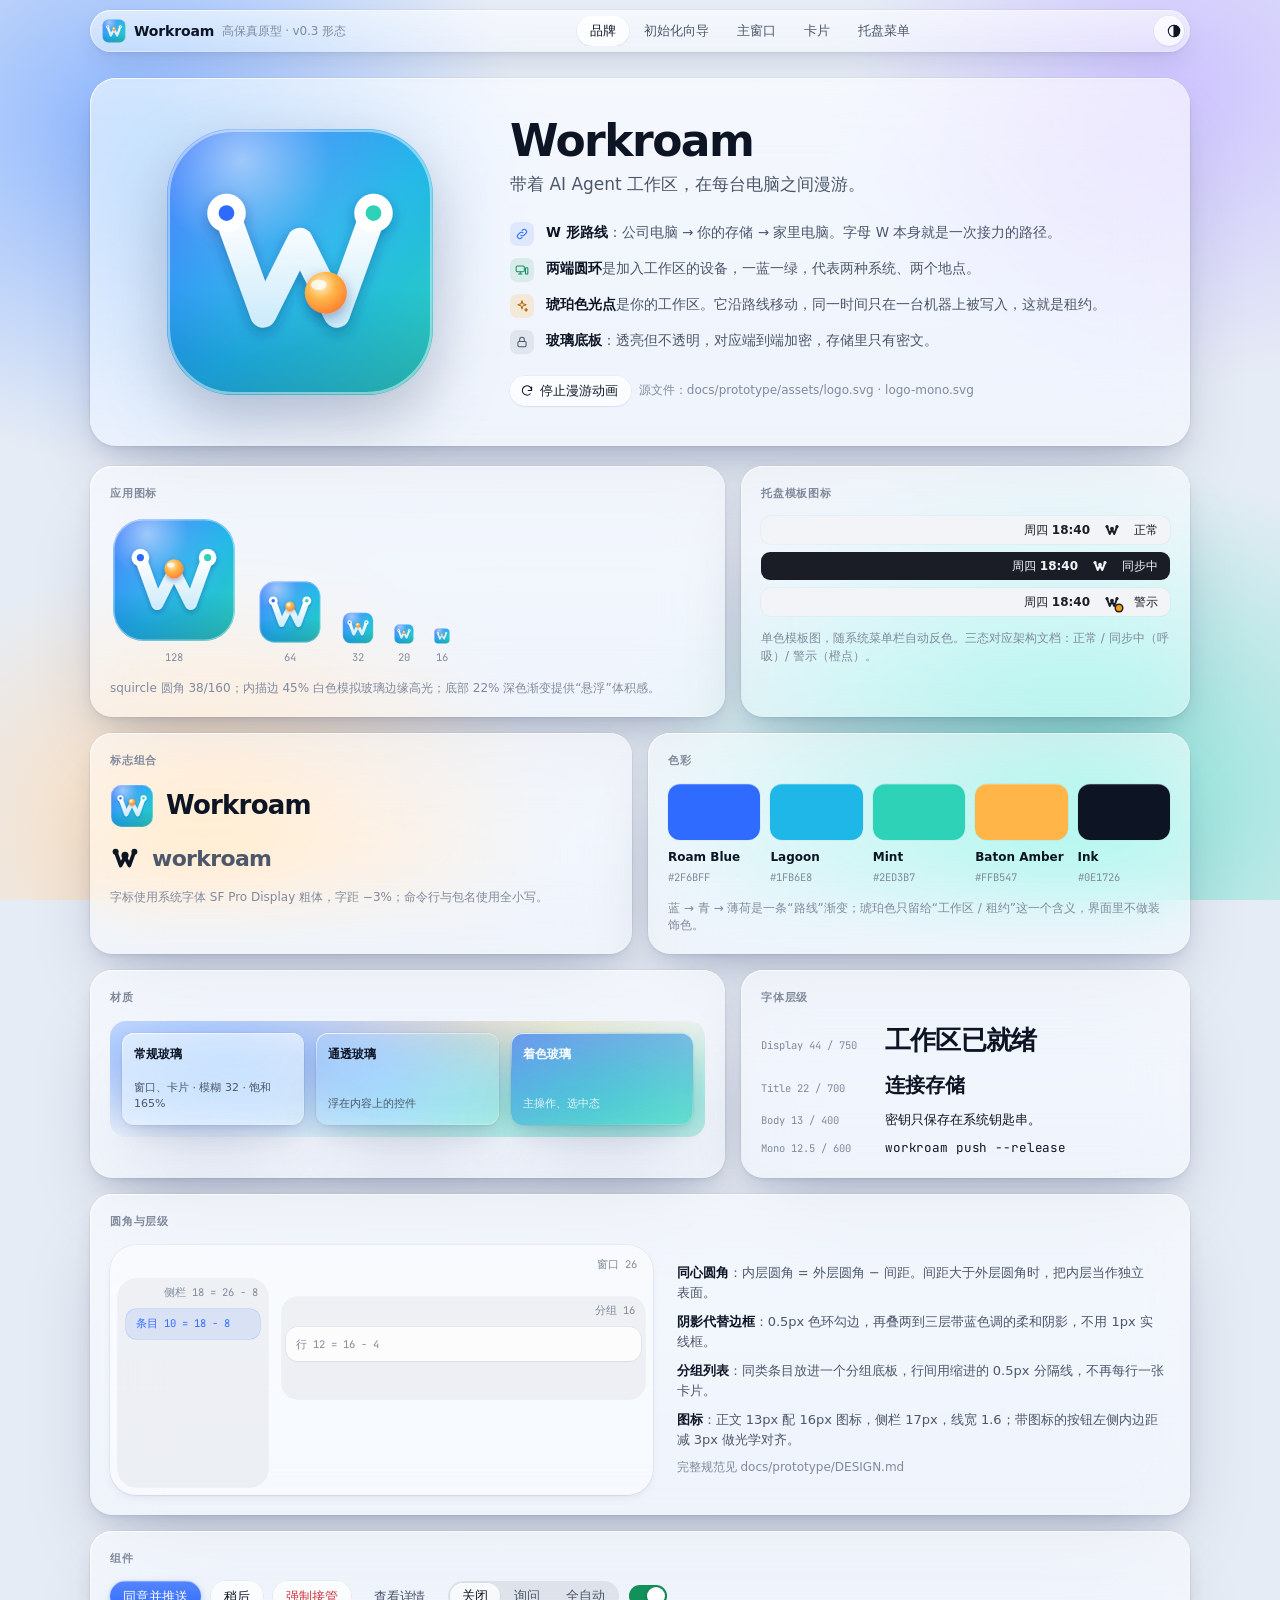
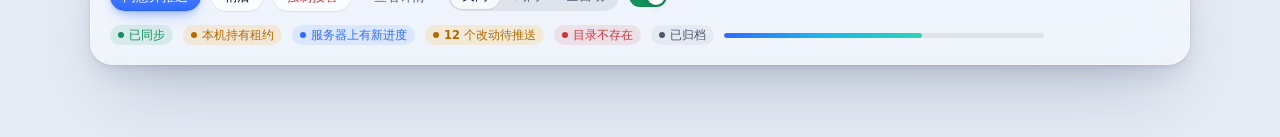
==== commit d4b36b44: "docs(prototype): add desktop entry points for CLI parity - Approval card "查看详情" opens a details wind" ====
--- a/docs/prototype/index.html
+++ b/docs/prototype/index.html
@@ -408,13 +408,13 @@
 .devrow .nm{font-weight:600;display:flex;gap:8px;align-items:center}
 .devrow .sm{font-size:12px;color:var(--fg2);display:flex;flex-wrap:wrap;gap:4px 10px;margin-top:2px;align-items:center}
 
-.setgrp{display:grid;padding:0 4px;border-radius:var(--r-card);background:var(--pane);box-shadow:0 0 0 .5px var(--ring)}
+.setgrp{display:grid;grid-template-columns:minmax(0,1fr);padding:0 4px;border-radius:var(--r-card);background:var(--pane);box-shadow:0 0 0 .5px var(--ring)}
 .setrow{display:flex;align-items:center;gap:14px;min-height:48px;padding:8px 12px;flex-wrap:wrap;position:relative}
 .setrow + .setrow::before{content:"";position:absolute;top:0;left:12px;right:12px;height:.5px;background:var(--hair2)}
-.setrow .tx{flex:1;min-width:200px}
+.setrow .tx{flex:1;min-width:min(200px,100%)}
 .setrow .tx b{font-weight:550;font-size:13px;display:block}
 .setrow .tx span{font-size:12px;color:var(--fg2)}
-.settings{display:grid;gap:22px;max-width:680px}
+.settings{display:grid;grid-template-columns:minmax(0,1fr);gap:22px;max-width:680px}
 .settings h4{font-size:11px;font-weight:650;letter-spacing:.06em;color:var(--fg3);margin:0 0 6px 12px;text-transform:uppercase}
 input[type=range]{accent-color:var(--accent);width:150px}
 
@@ -501,6 +501,19 @@
 .rs-notes{display:grid;gap:10px;font-size:13px;color:var(--fg2)}
 .rs-notes b{color:var(--fg);font-weight:600}
 @media (max-width:760px){.rspec{grid-template-columns:1fr}.rs-win{grid-template-columns:1fr;height:auto}}
+
+.gwrap{position:fixed;z-index:70;border-radius:0;padding-top:calc(72px + env(safe-area-inset-top,0px))}
+.flrow{display:grid;grid-template-columns:18px minmax(0,1fr) auto;gap:10px;align-items:center;min-height:32px;padding:4px 10px;border-radius:var(--r-row);font-size:12px;position:relative}
+.flrow + .flrow::before{content:"";position:absolute;top:0;left:38px;right:10px;height:.5px;background:var(--hair2)}
+.flrow .k{font-family:var(--mono);font-size:11px;font-weight:700;text-align:center}
+.flrow .k.a{color:var(--ok)} .flrow .k.m{color:var(--warn)} .flrow .k.d{color:var(--bad)}
+.flrow .pth{font-family:var(--mono);overflow:hidden;text-overflow:ellipsis;white-space:nowrap}
+.flrow .sz{font-size:11.5px;color:var(--fg3);font-variant-numeric:tabular-nums}
+.scroll-list{max-height:220px;overflow:auto}
+.menu .mi .badge{margin-left:auto;min-width:18px;height:18px;border-radius:999px;background:var(--bad);color:var(--on-accent);font-size:11px;font-weight:650;display:grid;place-items:center;padding:0 5px;font-variant-numeric:tabular-nums}
+.menu .mi.alert{color:var(--fg);font-weight:550}
+.menubar .wr .cnt{position:absolute;top:-5px;right:-6px;min-width:15px;height:15px;border-radius:999px;background:var(--bad);color:var(--on-accent);font-size:9.5px;font-weight:700;display:grid;place-items:center;padding:0 4px}
+.menu .mi[data-card],.menu .mi#pauseItem{cursor:pointer}
 
 /* ---------- tray ---------- */
 .desk{--r:var(--r-win);min-height:540px;overflow:hidden;padding:0;display:flex;flex-direction:column}
@@ -998,6 +1011,10 @@
             <div><h2>输入加密密码</h2><p class="sub">就是第一台电脑初始化时设置的那个密码。</p></div>
             <div class="field" style="max-width:380px"><label class="lbl" for="jpw">加密密码</label><input class="input" id="jpw" type="password" value="handoff-at-18:40"></div>
             <div class="callout ok"><svg class="ic"><use href="#i-check"/></svg><span>解锁成功：工作区 <code>workroam-macbook-7f3a</code> · 4 个项目 · 2 台设备</span></div>
+            <div class="field"><span class="lbl">这个工作区曾从异地备份恢复 <span class="tag">v0.3</span></span>
+              <label class="choice"><input type="radio" name="asdev" checked><span><span class="t">作为原设备“公司-Win11”重新加入</span><span class="d">沿用原来的设备身份和项目目录，本地已有的文件只补齐差异。</span></span></label>
+              <label class="choice"><input type="radio" name="asdev"><span><span class="t">作为新设备加入</span><span class="d">原设备记录保留，可以稍后在“设备”里移除。</span></span></label>
+            </div>
             <a href="#setup" class="hint" style="color:var(--accent)" onclick="return false">忘记密码？使用恢复密钥</a>
           </div>
 
@@ -1042,7 +1059,7 @@
     <div class="win-body appbody">
       <aside class="side" id="side">
         <div class="grp">工作区</div>
-        <button class="it on" type="button" data-pane="projects"><svg class="ic"><use href="#i-folder"/></svg>项目<span class="cnt">4</span></button>
+        <button class="it on" type="button" data-pane="projects"><svg class="ic"><use href="#i-folder"/></svg>项目<span class="cnt">5</span></button>
         <button class="it" type="button" data-pane="history"><svg class="ic"><use href="#i-clock"/></svg>同步历史</button>
         <button class="it" type="button" data-pane="archive"><svg class="ic"><use href="#i-archive"/></svg>归档<span class="cnt">3</span></button>
         <button class="it" type="button" data-pane="devices"><svg class="ic"><use href="#i-devices"/></svg>设备<span class="cnt">3</span></button>
@@ -1073,7 +1090,7 @@
         </div>
 
         <!-- archive -->
-        <div class="toolbar" data-for="archive" hidden><h2>归档</h2><label class="search"><svg class="ic sm"><use href="#i-search"/></svg><input class="input" placeholder="搜索归档" aria-label="搜索归档"></label><button class="btn" type="button" data-open="sheetArchive"><svg class="ic sm"><use href="#i-archive"/></svg>归档项目…</button></div>
+        <div class="toolbar" data-for="archive" hidden><h2>归档</h2><label class="search"><svg class="ic sm"><use href="#i-search"/></svg><input class="input" placeholder="搜索归档" aria-label="搜索归档" id="archSearch"></label><button class="btn" type="button" data-open="sheetImport"><svg class="ic sm"><use href="#i-download"/></svg>导入归档包…</button><button class="btn" type="button" data-open="sheetArchive"><svg class="ic sm"><use href="#i-archive"/></svg>归档项目…</button></div>
         <div class="panel" data-for="archive" hidden>
           <div class="table" id="archList"></div>
           <p class="hint" style="margin-top:12px">归档永久保留，不受快照清理影响。各台设备上的本地文件 Workroam 一律不删除、不修改。</p>
@@ -1090,7 +1107,7 @@
         </div>
 
         <!-- doctor -->
-        <div class="toolbar" data-for="doctor" hidden><h2>检查</h2><span class="hint">上次运行：今天 09:12</span><button class="btn" type="button" id="docRerun"><svg class="ic sm"><use href="#i-refresh"/></svg>重新运行</button></div>
+        <div class="toolbar" data-for="doctor" hidden><h2>检查</h2><span class="hint">上次运行：今天 09:12</span><button class="btn" type="button" data-open="sheetVerify"><svg class="ic sm"><use href="#i-shield"/></svg>校验数据完整性…</button><button class="btn" type="button" id="docRerun"><svg class="ic sm"><use href="#i-refresh"/></svg>重新运行</button></div>
         <div class="panel" data-for="doctor" hidden>
           <div style="display:grid;gap:18px;max-width:760px">
             <div class="sect"><h4>本机</h4><div class="checks" id="localChecks"></div></div>
@@ -1102,6 +1119,12 @@
         <div class="toolbar" data-for="settings" hidden><h2>设置</h2></div>
         <div class="panel" data-for="settings" hidden>
           <div class="settings">
+            <div><h4>本机</h4><div class="setgrp">
+              <div class="setrow"><div class="tx"><b>设备名</b><span>在设备列表、租约和环境块里显示</span></div><input class="input" style="width:220px" value="家里-MacBook" aria-label="设备名"></div>
+              <div class="setrow"><div class="tx"><b>默认项目位置</b><span>新项目默认放在这里，每个项目仍可单独选择目录</span></div><div class="inrow"><span class="lockdir">~/Workroam</span><button class="btn sm" type="button">更改…</button></div></div>
+              <div class="setrow"><div class="tx"><b>可达主机</b><span>从本机 git 远端自动探测，决定哪些仓库在本机能推送</span></div><div class="inrow" style="flex-wrap:wrap"><span class="pill ok"><span class="dot"></span>github.com</span><span class="pill"><span class="dot"></span>git.corp.internal 不可达</span><button class="btn sm" type="button"><svg class="ic sm"><use href="#i-refresh"/></svg>重新探测</button></div></div>
+              <div class="setrow"><div class="tx"><b>开机自启</b><span>后台服务随登录启动</span></div><input class="sw" type="checkbox" checked aria-label="开机自启"></div>
+            </div></div>
             <div><h4>自动同步</h4><div class="setgrp">
               <div class="setrow"><div class="tx"><b>全局档位</b><span>项目可单独覆盖</span></div><div class="seg" data-group="auto2"><button type="button">关闭</button><button type="button" class="on">询问</button><button type="button">全自动</button></div></div>
               <div class="setrow"><div class="tx"><b>空闲后推送</b><span>本地有改动并空闲 <b id="idleV" style="display:inline">15</b> 分钟</span></div><input type="range" min="5" max="60" step="5" value="15" id="idle" aria-label="空闲分钟数"></div>
@@ -1118,9 +1141,21 @@
               <div class="setrow"><div class="tx"><b>Antigravity 1.3</b><span>适配器 1.0</span></div><span class="pill ok">已匹配</span></div>
               <div class="setrow"><div class="tx"><b>Agent 发起的同步需要确认</b><span>可以在项目里单独放宽</span></div><input class="sw" type="checkbox" checked aria-label="Agent 发起的同步需要确认"></div>
             </div></div>
+            <div><h4>存储</h4><div class="setgrp">
+              <div class="setrow"><div class="tx"><b>s3.home.example</b><span>桶 workroam-macbook-7f3a · 已加密</span></div><span class="pill ok"><span class="dot"></span>已连接</span></div>
+              <div class="setrow"><div class="tx"><b>访问密钥</b><span>WRK…9XHV · 专用读写密钥 · 保存在钥匙串</span></div><button class="btn sm" type="button" data-open="sheetKey">更新访问密钥…</button></div>
+              <div class="setrow"><div class="tx"><b>快照保留策略</b><span>最近 30 天全部保留，之前每周保留一个；归档永不清理</span></div><button class="btn sm" type="button">修改…</button></div>
+              <div class="setrow"><div class="tx"><b>清理</b><span>上次清理 10-27 03:00 · 释放 312 MB</span></div><button class="btn sm" type="button">立即清理</button></div>
+            </div></div>
+            <div><h4>加密</h4><div class="setgrp">
+              <div class="setrow"><div class="tx"><b>加密密码</b><span>修改后不需要重新上传数据；其他设备下次解锁时使用新密码</span></div><button class="btn sm" type="button" data-open="sheetPw">修改加密密码…</button></div>
+              <div class="setrow"><div class="tx"><b>忘记加密密码</b><span>用初始化时保存的恢复密钥解锁，并设置新密码</span></div><button class="btn sm" type="button" data-open="sheetRk">使用恢复密钥重设…</button></div>
+            </div></div>
             <div><h4>异地备份 <span class="tag">v0.3 · 可选</span></h4><div class="setgrp">
-              <div class="setrow"><div class="tx"><b>镜像整个存储</b><span>只在存储本身丢失时需要。云对象存储通常不必开启。</span></div><input class="sw" type="checkbox" aria-label="镜像整个存储"></div>
-              <div class="setrow"><div class="tx"><b>镜像目标</b><span>另一个 S3 桶或本地目录（NAS、移动硬盘）</span></div><button class="btn sm" type="button">选择…</button></div>
+              <div class="setrow"><div class="tx"><b>镜像整个存储</b><span>只在存储本身丢失时需要。云对象存储通常不必开启。</span></div><input class="sw" type="checkbox" checked aria-label="镜像整个存储"></div>
+              <div class="setrow"><div class="tx"><b>镜像目标</b><span class="mono">/Volumes/NAS/workroam-mirror</span></div><button class="btn sm" type="button">更改…</button></div>
+              <div class="setrow"><div class="tx"><b>最近一次</b><span>今天 03:12 · 增量 48 MB · 用时 2 分 06 秒 · 下次：明天空闲时</span></div><span class="pill ok"><span class="dot"></span>成功</span></div>
+              <div class="setrow"><div class="tx"><b>操作</b><span>主存储中删除的内容在镜像中延迟 30 天才删除</span></div><div class="acts-row"><button class="btn sm" type="button"><svg class="ic sm"><use href="#i-refresh"/></svg>立即备份</button><button class="btn sm danger" type="button" data-open="sheetRmBak">移除异地备份…</button></div></div>
             </div></div>
           </div>
         </div>
@@ -1139,6 +1174,69 @@
           <div class="flist"><span>CLAUDE.md → AGENTS.md（原文件改为一行 @AGENTS.md）</span><span>.mcp.json → .workroam/mcp.toml</span><span>.claude/skills/ → .agents/skills/</span></div></div>
         <div class="callout warn"><svg class="ic"><use href="#i-warn"/></svg><span><b>跨平台检查发现 1 个问题</b>：<code>docs/Readme.md</code> 与 <code>docs/README.md</code> 只有大小写不同，Windows 上会冲突。改名后才能推送。</span></div>
         <div class="acts"><button class="btn" type="button" data-close>取消</button><button class="btn primary" type="button" data-close>接入并推送</button></div>
+      </div></div>
+
+      <div class="sheet-wrap" id="sheetMove" hidden><div class="sheet glass" role="dialog" aria-label="更换本机目录">
+        <div><h3>更换 <span class="mono">docs-site</span> 的本机目录</h3><p class="hint">只有目录为空、还没同步过时可以更换。</p></div>
+        <div class="field"><label class="lbl" for="mvDir">新目录</label><div class="inrow"><input class="input mono" id="mvDir" value="~/code/docs-site"><button class="btn sm" type="button">选择…</button></div>
+          <div class="chips"><span class="pill ok"><svg class="ic sm"><use href="#i-check"/></svg>可写</span><span class="pill ok"><svg class="ic sm"><use href="#i-check"/></svg>不与其他项目嵌套</span><span class="pill ok"><svg class="ic sm"><use href="#i-check"/></svg>目录为空</span></div></div>
+        <p class="hint">命令行：<code>workroam project move docs-site --path ~/code/docs-site</code></p>
+        <div class="acts"><button class="btn" type="button" data-close>取消</button><button class="btn primary" type="button" data-close>更换</button></div>
+      </div></div>
+
+      <div class="sheet-wrap" id="sheetKey" hidden><div class="sheet glass" role="dialog" aria-label="更新访问密钥">
+        <div><h3>更新访问密钥</h3><p class="hint">密钥被轮换或失效时使用。新密钥只保存在钥匙串。</p></div>
+        <div class="field"><label class="lbl" for="nak">Access Key ID</label><input class="input mono" id="nak" placeholder="新的 Access Key ID" autocomplete="off"></div>
+        <div class="field"><label class="lbl" for="nsk">Secret Access Key</label><input class="input mono" id="nsk" type="password" placeholder="新的 Secret" autocomplete="off"></div>
+        <p class="hint">保存前会用新密钥重新运行读、写、删除与条件写检查。</p>
+        <div class="acts"><button class="btn" type="button" data-close>取消</button><button class="btn primary" type="button" data-close>检查并保存</button></div>
+      </div></div>
+
+      <div class="sheet-wrap" id="sheetPw" hidden><div class="sheet glass" role="dialog" aria-label="修改加密密码">
+        <div><h3>修改加密密码</h3><p class="hint">数据不需要重新加密上传，只更换解锁工作区的密钥封装。</p></div>
+        <div class="field"><label class="lbl" for="opw">当前密码</label><input class="input" id="opw" type="password" value="handoff-at-18:40"></div>
+        <div class="grid2"><div class="field"><label class="lbl" for="npw">新密码</label><input class="input" id="npw" type="password"></div><div class="field"><label class="lbl" for="npw2">再输入一次</label><input class="input" id="npw2" type="password"></div></div>
+        <div class="callout info"><svg class="ic"><use href="#i-key"/></svg><span>恢复密钥保持不变。已有的配对码会失效，添加设备时请重新生成。</span></div>
+        <div class="acts"><button class="btn" type="button" data-close>取消</button><button class="btn primary" type="button" data-close>修改密码</button></div>
+      </div></div>
+
+      <div class="sheet-wrap" id="sheetRk" hidden><div class="sheet glass" role="dialog" aria-label="使用恢复密钥重设">
+        <div><h3>使用恢复密钥重设密码</h3><p class="hint">输入初始化时保存的 8 组恢复密钥。</p></div>
+        <div class="field"><label class="lbl" for="rkin">恢复密钥</label><input class="input mono" id="rkin" placeholder="XXXX-XXXX-XXXX-XXXX-XXXX-XXXX-XXXX-XXXX" autocomplete="off"></div>
+        <div class="grid2"><div class="field"><label class="lbl" for="rpw">新密码</label><input class="input" id="rpw" type="password"></div><div class="field"><label class="lbl" for="rpw2">再输入一次</label><input class="input" id="rpw2" type="password"></div></div>
+        <div class="acts"><button class="btn" type="button" data-close>取消</button><button class="btn primary" type="button" data-close>解锁并设置新密码</button></div>
+      </div></div>
+
+      <div class="sheet-wrap" id="sheetRmBak" hidden><div class="sheet glass" role="dialog" aria-label="移除异地备份">
+        <h3>移除异地备份？</h3>
+        <p>停止向 <span class="mono">/Volumes/NAS/workroam-mirror</span> 镜像。镜像里已有的数据保留在原处，是否删除由你决定。</p>
+        <div class="acts"><button class="btn" type="button" data-close>取消</button><button class="btn danger solid" type="button" data-close>移除</button></div>
+      </div></div>
+
+      <div class="sheet-wrap" id="sheetVerify" hidden><div class="sheet glass" role="dialog" aria-label="校验数据完整性">
+        <div><h3>校验数据完整性</h3><p class="hint">检查快照、数据块和索引是否完整、可解密。</p></div>
+        <div class="field"><span class="lbl">校验对象</span><div class="seg" data-group="vtarget"><button type="button" class="on">主存储</button><button type="button">异地备份镜像</button></div></div>
+        <div class="setgrp">
+          <div class="setrow"><div class="tx"><b>结构检查</b><span>索引、快照与数据块引用一致 · 约 1 分钟</span></div><input class="sw" type="checkbox" checked disabled aria-label="结构检查"></div>
+          <div class="setrow"><div class="tx"><b>抽样读取数据</b><span>下载并解密 <b id="vpV" style="display:inline">5</b>% 的数据块 · 约 4 分钟</span></div><input type="range" min="1" max="100" value="5" id="vp" aria-label="抽样比例"></div>
+        </div>
+        <p class="hint">命令行：<code>workroam verify</code>，异地备份用 <code>--backup</code>。</p>
+        <div class="acts"><button class="btn" type="button" data-close>取消</button><button class="btn primary" type="button" data-close>开始校验</button></div>
+      </div></div>
+
+      <div class="sheet-wrap" id="sheetImport" hidden><div class="sheet glass" role="dialog" aria-label="导入归档包">
+        <div><h3>导入归档包 <span class="tag">v0.3</span></h3><p class="hint">把导出的单文件加密归档包导入到这个工作区。</p></div>
+        <div class="field"><label class="lbl" for="impf">归档包</label><div class="inrow"><input class="input mono" id="impf" value="/Volumes/T7/crm-legacy-2026-03-12.wrarchive"><button class="btn sm" type="button">选择…</button></div></div>
+        <div class="field"><label class="lbl" for="imppw">归档包密码</label><input class="input" id="imppw" type="password" placeholder="导出时使用的加密密码"></div>
+        <div class="callout ok"><svg class="ic"><use href="#i-check"/></svg><span>已识别：crm-legacy · 归档于 2026-03-12 · 1.8 GB · 2 个代码仓库</span></div>
+        <div class="acts"><button class="btn" type="button" data-close>取消</button><button class="btn primary" type="button" data-close>导入到归档列表</button></div>
+      </div></div>
+
+      <div class="sheet-wrap" id="sheetExportPack" hidden><div class="sheet glass" role="dialog" aria-label="导出归档包">
+        <div><h3>导出归档包 <span class="tag">v0.3</span></h3><p class="hint">得到一个加密的单文件，可以放进移动硬盘离线保存，以后在任何工作区导入。</p></div>
+        <div class="field"><label class="lbl" for="expf">保存到</label><div class="inrow"><input class="input mono" id="expf" value="/Volumes/T7/crm-legacy-2026-03-12.wrarchive"><button class="btn sm" type="button">选择…</button></div></div>
+        <p class="hint">归档包用当前加密密码保护 · 约 1.8 GB</p>
+        <div class="acts"><button class="btn" type="button" data-close>取消</button><button class="btn primary" type="button" data-close>导出</button></div>
       </div></div>
 
       <div class="sheet-wrap" id="sheetRemove" hidden><div class="sheet glass" role="dialog" aria-label="移除项目">
@@ -1232,7 +1330,7 @@
   </div>
   <div class="desk glass">
     <div class="menubar"><b style="font-weight:700">访达</b><span>文件</span><span>编辑</span><span>显示</span>
-      <div class="r"><span class="wr" title="Workroam"><svg><use href="#glyph"/></svg></span><span>周四 18:40</span></div>
+      <div class="r"><span class="wr" title="Workroam · 1 个待确认的授权"><svg><use href="#glyph"/></svg><span class="cnt">1</span></span><span>周四 18:40</span></div>
     </div>
     <div class="desk-body">
       <div class="legend glass">
@@ -1242,7 +1340,8 @@
         <div class="row"><span class="tray-g" style="color:var(--fg)"><svg><use href="#glyph"/></svg><i class="badge-dot" style="right:6px;bottom:6px"></i></span><div><b>警示</b><br><span>同步失败、存储不可达、项目目录不存在、异地备份超过 3 天未成功</span></div></div>
       </div>
       <div class="menu glass" role="menu" aria-label="Workroam 菜单">
-        <div class="head"><b>家里-MacBook</b><span class="hint">s3.home.example · 上次同步 2 分钟前</span></div>
+        <div class="head"><b>家里-MacBook</b><span class="hint" id="trayHint">s3.home.example · 上次同步 2 分钟前</span></div>
+        <div class="mi alert" role="menuitem" data-card="auth"><svg class="ic sm"><use href="#i-bell"/></svg>待确认的授权<span class="badge">1</span></div>
         <div class="sep"></div>
         <div class="pj"><span class="dot" style="color:var(--amber)"></span><div><div class="nm">payment-gateway</div><div class="sub2">本机持有 · 12 个改动待推送</div></div><button class="btn sm" type="button" data-card="auth">推送</button></div>
         <div class="pj"><span class="dot" style="color:var(--accent)"></span><div><div class="nm">intranet-portal</div><div class="sub2">公司-Win11 持有 · 有新进度</div></div><button class="btn sm" type="button" data-card="lease">拉取</button></div>
@@ -1250,7 +1349,7 @@
         <div class="sep"></div>
         <div class="mi" role="menuitem"><svg class="ic sm"><use href="#i-up"/></svg>推送全部并释放<span class="k">⌥⌘P</span></div>
         <div class="mi" role="menuitem"><svg class="ic sm"><use href="#i-down"/></svg>拉取最新<span class="k">⌥⌘L</span></div>
-        <div class="mi" role="menuitem"><svg class="ic sm"><use href="#i-pause"/></svg>暂停自动同步 1 小时</div>
+        <div class="mi" role="menuitem" id="pauseItem" title="原型：点击切换暂停状态"><svg class="ic sm"><use href="#i-pause"/></svg><span>暂停自动同步 1 小时</span></div>
         <div class="sep"></div>
         <div class="mi" role="menuitem"><svg class="ic sm"><use href="#i-folder"/></svg>打开 Workroam…</div>
         <div class="mi" role="menuitem"><svg class="ic sm"><use href="#i-shield"/></svg>检查…<span class="sub2" style="margin-left:auto">1 项警告</span></div>
@@ -1265,6 +1364,33 @@
 </main>
 
 <div class="corner" id="corner" aria-live="polite"></div>
+
+<div class="sheet-wrap gwrap" id="approvalWin" hidden><div class="sheet glass" role="dialog" aria-label="授权详情" style="width:min(600px,100%)">
+  <div style="display:flex;gap:10px;align-items:center"><svg width="22" height="22" aria-hidden="true"><use href="#logo"/></svg><div><h3>推送 <span class="mono">payment-gateway</span>？</h3><p class="hint">授权详情 · 等待你确认（10 分钟后按“稍后”处理）</p></div></div>
+  <dl class="kv"><dt>发起方</dt><dd>Claude Code（Agent）· 家里-MacBook</dd><dt>目标</dt><dd>s3.home.example · workroam-macbook-7f3a</dd><dt>变更</dt><dd>12 个文件 · 1.4 MB · 3 个提交 · 预计约 8 秒</dd><dt>完成后</dt><dd>释放租约，公司-Win11 可以拉取</dd></dl>
+  <div class="sect"><h4>文件（12）</h4><div class="group scroll-list">
+    <div class="flrow"><span class="k a">A</span><span class="pth">src/risk/retry_worker.rs</span><span class="sz">+6.2 KB</span></div>
+    <div class="flrow"><span class="k m">M</span><span class="pth">src/risk/callback.rs</span><span class="sz">+1.1 KB</span></div>
+    <div class="flrow"><span class="k m">M</span><span class="pth">src/risk/mod.rs</span><span class="sz">+120 B</span></div>
+    <div class="flrow"><span class="k a">A</span><span class="pth">migrations/20261030_retry_queue.sql</span><span class="sz">+840 B</span></div>
+    <div class="flrow"><span class="k m">M</span><span class="pth">tests/risk_callback_test.rs</span><span class="sz">+2.4 KB</span></div>
+    <div class="flrow"><span class="k m">M</span><span class="pth">Cargo.lock</span><span class="sz">+1.3 MB</span></div>
+    <div class="flrow"><span class="k d">D</span><span class="pth">scripts/old_verify.sh</span><span class="sz">−1.9 KB</span></div>
+    <div class="flrow"><span class="k m">M</span><span class="pth">AGENTS.md</span><span class="sz">+210 B</span></div>
+    <div class="flrow"><span class="k a">A</span><span class="pth">docs/retry-queue.md</span><span class="sz">+3.0 KB</span></div>
+    <div class="flrow"><span class="k m">M</span><span class="pth">.workroam/mcp.toml</span><span class="sz">+64 B</span></div>
+    <div class="flrow"><span class="k m">M</span><span class="pth">.agents/skills/db-migrate/SKILL.md</span><span class="sz">+512 B</span></div>
+    <div class="flrow"><span class="k a">A</span><span class="pth">src/risk/backoff.rs</span><span class="sz">+1.7 KB</span></div>
+  </div></div>
+  <div class="sect"><h4>提交（3 · payment-gateway main）</h4><div class="group">
+    <div class="flrow"><span class="k" style="color:var(--fg3)">•</span><span class="pth">a91c2e4 重试队列骨架与退避策略</span><span class="sz">今天 18:31</span></div>
+    <div class="flrow"><span class="k" style="color:var(--fg3)">•</span><span class="pth">5d07b19 retry_queue 表迁移</span><span class="sz">今天 17:58</span></div>
+    <div class="flrow"><span class="k" style="color:var(--fg3)">•</span><span class="pth">c3e88a0 移除旧的同步校验脚本</span><span class="sz">今天 17:12</span></div>
+  </div></div>
+  <div class="callout warn"><svg class="ic"><use href="#i-warn"/></svg><span>HANDOFF.md 自上次推送以来没有更新。可以先让 Agent 补一段进度，再同意推送。</span></div>
+  <label style="display:flex;gap:8px;align-items:center;font-size:12.5px;color:var(--fg2)"><input class="cb" type="checkbox">本项目 1 小时内不再询问</label>
+  <div class="acts"><button class="btn danger" type="button" data-close data-reject>拒绝</button><span style="flex:1"></span><button class="btn" type="button" data-close>稍后</button><button class="btn primary" type="button" data-close data-go="progress">同意</button></div>
+</div></div>
 
 <script>
 (function(){
@@ -1467,6 +1593,7 @@
   repos:[['intranet-portal','bundle','snapshot','git.corp.internal',false]],agents:['Claude Code'],
   ho:{by:'Claude Code · 公司-Win11 · 昨天 18:40',goal:'权限中心接入组织架构同步',done:['组织树接口联调'],doing:['角色继承规则'],next:['在家里补前端页面','不要动 deploy/ 目录']}},
  {id:'blog-astro',desc:'个人博客',st:'missing',pill:['bad','目录不存在'],meta:['#31 · 5 天前','已暂停同步'],dir:'~/Sites/blog-astro',repos:[['blog-astro','remote','full','github.com',true]],agents:['Codex']},
+ {id:'docs-site',desc:'产品文档站',st:'pending',pill:['acc','待拉取'],meta:['#14 · 昨天 21:05','目录已选，尚未拉取'],dir:'~/Workroam/docs-site',repos:[['docs-site','remote','full','github.com',true]],agents:['Claude Code']},
  {id:'ml-notebooks',desc:'实验笔记本',st:'notadded',pill:['','未添加到本机'],meta:['#9 · 3 周前','在 公司-Win11 上'],dir:null,repos:[],agents:[]},
 ];
 let sel='payment-gateway';
@@ -1484,9 +1611,14 @@
   if(p.st==='notadded') h+=`<div class="callout info">${icon('i-folder','ic')}<span>这个项目还没有添加到本机。选择本机目录后会拉取最新快照。</span></div>
     <div class="field"><label class="lbl" for="ndir">本机目录</label><div class="inrow"><input class="input mono" id="ndir" value="~/Workroam/ml-notebooks"><button class="btn sm" type="button">选择…</button></div><span class="hint">默认“默认项目位置/项目名”。目录为空、还没拉取前可以随时更换。</span></div>
     <div class="acts-row"><button class="btn primary" type="button">${icon('i-down')}添加并拉取</button></div>`;
-  if(p.dir&&p.st!=='notadded') h+=`<dl class="kv"><dt>本机目录</dt><dd><span class="lockdir">${p.st==='missing'?icon('i-warn'):icon('i-lock')}${p.dir}</span>${p.st!=='missing'?'<span class="hint">已同步，目录已锁定。要换位置，先在本机移除项目再重新添加。</span>':''}</dd>
+  if(p.st==='pending') h+=`<div class="callout info">${icon('i-folder','ic')}<span>已为这个项目选好本机目录，还没有拉取。目录是空的，拉取前可以随时更换。</span></div><div class="acts-row"><button class="btn primary" type="button" data-card="pulldone">${icon('i-down')}拉取</button><button class="btn ghost" type="button" data-open="sheetRemove" data-name="${p.id}">在本机移除…</button></div>`;
+  if(p.dir&&p.st!=='notadded') h+=`<dl class="kv"><dt>本机目录</dt><dd><span class="lockdir">${p.st==='missing'?icon('i-warn'):p.st==='pending'?icon('i-folder'):icon('i-lock')}${p.dir}</span>${p.st==='pending'?'<button class="btn sm" type="button" data-open="sheetMove">更换…</button><span class="hint">目录为空、尚未同步，可以更换</span>':p.st!=='missing'?'<span class="hint">已同步，目录已锁定。要换位置，先在本机移除项目再重新添加。</span>':''}</dd>
     <dt>最新快照</dt><dd>${p.meta[0]}</dd><dt>Agent</dt><dd>${p.agents.map(a=>`<span class="pill">${a}</span>`).join('')}</dd></dl>`;
   if(p.repos.length) h+=`<div class="sect"><h4>代码仓库</h4><div class="group">${p.repos.map(r=>`<div class="repo">${icon('i-git')}<span class="nm">${r[0]}</span><span class="pill acc">${r[1]}</span><span class="pill">${r[2]}</span><span class="end">${r[3]} · ${r[4]?'本机可推送':'本机只做本地提交'}</span></div>`).join('')}</div></div>`;
+  if(['held','remote','pending'].includes(p.st)) h+=`<div class="sect"><h4>项目设置</h4><div class="setgrp">
+    <div class="setrow"><div class="tx"><b>自动同步</b><span>覆盖全局档位（当前全局：询问）</span></div><div class="seg" data-group="pauto"><button type="button" class="on">跟随全局</button><button type="button">关闭</button><button type="button">询问</button><button type="button">全自动</button></div></div>
+    <div class="setrow"><div class="tx"><b>Agent 发起的同步需要确认</b><span>关闭后，Agent 在这个项目里发起的推送和拉取直接执行</span></div><input class="sw" type="checkbox" checked aria-label="Agent 发起的同步需要确认"></div>
+  </div></div>`;
   if(p.ho) h+=`<div class="sect"><h4>交接文档 · .handoff/HANDOFF.md</h4><div class="handoff"><span class="h">更新：${p.ho.by}</span><div><b>当前目标</b>　${p.ho.goal}</div><div><b>已完成</b><ul>${p.ho.done.map(x=>`<li>${x}</li>`).join('')}</ul></div><div><b>进行中</b><ul>${p.ho.doing.map(x=>`<li>${x}</li>`).join('')}</ul></div><div><b>下一步</b><ul>${p.ho.next.map(x=>`<li>${x}</li>`).join('')}</ul></div></div></div>`;
   $('#pdetail').innerHTML=h;
 }
@@ -1540,7 +1672,8 @@
 // archive
 const ARCH=[['crm-legacy','2026-03-12 · 公司-Win11','1.8 GB','上线完成，运维期可能有小改动'],['hackathon-2025','2025-11-30 · 家里-MacBook','420 MB','比赛结束'],['thesis-latex','2025-06-18 · 家里-MacBook','96 MB','永久留存']];
 $('#archList').innerHTML=ARCH.map(a=>`<div class="trow"><div style="min-width:0"><div class="nm">${a[0]}</div><div class="sm">${a[3]}</div></div><div class="sm hide-n">${a[1]}</div><div class="num hide-n">${a[2]}</div>
-  <div class="acts-row" style="justify-content:flex-end"><button class="btn sm primary" type="button" data-open="sheetRestore" data-name="${a[0]}">恢复</button><button class="btn sm" type="button" title="导出到其他目录" aria-label="导出到其他目录">${icon('i-export')}</button><button class="btn sm danger" type="button" data-open="sheetDelArch" data-name="${a[0]}" aria-label="删除归档">${icon('i-trash')}</button></div></div>`).join('');
+  <div class="acts-row" style="justify-content:flex-end"><button class="btn sm primary" type="button" data-open="sheetRestore" data-name="${a[0]}">恢复</button><button class="btn sm" type="button" title="导出到其他目录" aria-label="导出到其他目录">${icon('i-export')}</button><button class="btn sm" type="button" title="导出归档包…" aria-label="导出归档包" data-open="sheetExportPack">${icon('i-download')}</button><button class="btn sm danger" type="button" data-open="sheetDelArch" data-name="${a[0]}" aria-label="删除归档">${icon('i-trash')}</button></div></div>`).join('');
+$('#archSearch').addEventListener('input',e=>{const q=e.target.value.trim(); $$('#archList .trow').forEach(r=>r.hidden=!r.querySelector('.nm').textContent.includes(q));});
 const SCEN=[
  ['ok','① 目录不存在或是空目录','直接下载归档，从完整包克隆代码仓库，生成本机配置，继续开发。',[],null,'仓库：从归档包克隆 crm-legacy（main，最近 50 个提交）'],
  ['ok','② 本地文件与归档完全一致','不下载任何文件，只恢复同步并重新生成本机配置。',[],null,'仓库：分支与归档一致，不动'],
@@ -1567,6 +1700,7 @@
 function runChecks2(){ const t=$('#docChecks'); t.innerHTML=CHECKS.map(c=>chkRow(c)).join(''); }
 $('#docRerun').addEventListener('click',()=>runDoctor(true));
 $('#idle').addEventListener('input',e=>$('#idleV').textContent=e.target.value);
+$('#vp').addEventListener('input',e=>$('#vpV').textContent=e.target.value);
 
 /* ---------- cards ---------- */
 const LG='<svg class="lg" aria-hidden="true"><use href="#logo"/></svg>';
@@ -1576,7 +1710,7 @@
    <dl class="meta"><dt>发起方</dt><dd>Claude Code（Agent）</dd><dt>变更</dt><dd>12 个文件 · 1.4 MB · 3 个提交</dd><dt>目标</dt><dd>s3.home.example</dd><dt>预计</dt><dd>约 8 秒，完成后释放租约</dd></dl>
    <div class="callout warn">${icon('i-warn')}<span>HANDOFF.md 自上次推送以来没有更新。</span></div>
    <label style="display:flex;gap:8px;align-items:center;font-size:12px;color:var(--fg2)"><input class="cb" type="checkbox">本项目 1 小时内不再询问</label>
-   <div class="acts"><button class="btn sm ghost" type="button">查看详情</button><button class="btn sm" type="button" data-dismiss>稍后</button><button class="btn sm primary" type="button" data-go="progress">同意</button></div>`},
+   <div class="acts"><button class="btn sm ghost" type="button" data-detail>查看详情</button><button class="btn sm" type="button" data-dismiss>稍后</button><button class="btn sm primary" type="button" data-go="progress">同意</button></div>`},
  progress:{cap:'进度卡片 · UX-02',html:()=>`<div class="hd">${LG}Workroam<span class="tm">现在</span></div>
    <h4>正在推送 payment-gateway</h4>
    <div style="display:grid;gap:6px"><div style="display:flex;justify-content:space-between;font-size:12.5px"><span data-stage>上传数据块 3 / 5</span><span class="mono" data-pct>62%</span></div><div class="bar"><i data-bar style="width:62%"></i></div>
@@ -1623,7 +1757,15 @@
   const d=e.target.closest('[data-dismiss]'); if(d){ const c=d.closest('.ncard'); if(c&&c.dataset.live){clearInterval(progTimer);c.remove();} }
 });
 $('#playHandoff').addEventListener('click',()=>showCard('auth'));
+document.addEventListener('click',e=>{
+  if(e.target.closest('[data-detail]')){ $('#approvalWin').hidden=false; return; }
+  if(e.target.closest('[data-reject]')){ clearInterval(progTimer); $('#corner').innerHTML=''; }
+});
 let cornerBottom=false;
+let paused=false;
+$('#pauseItem').addEventListener('click',()=>{ paused=!paused;
+  $('#pauseItem').innerHTML=paused?`${icon('i-refresh')}<span>恢复自动同步</span><span class="sub2" style="margin-left:auto">19:40 自动恢复</span>`:`${icon('i-pause')}<span>暂停自动同步 1 小时</span>`;
+  $('#trayHint').textContent=paused?'自动同步已暂停 · 19:40 自动恢复':'s3.home.example · 上次同步 2 分钟前'; });
 segHandlers.corner=i=>{cornerBottom=i===1;$('#corner').classList.toggle('bottom',cornerBottom);};
 
 route();
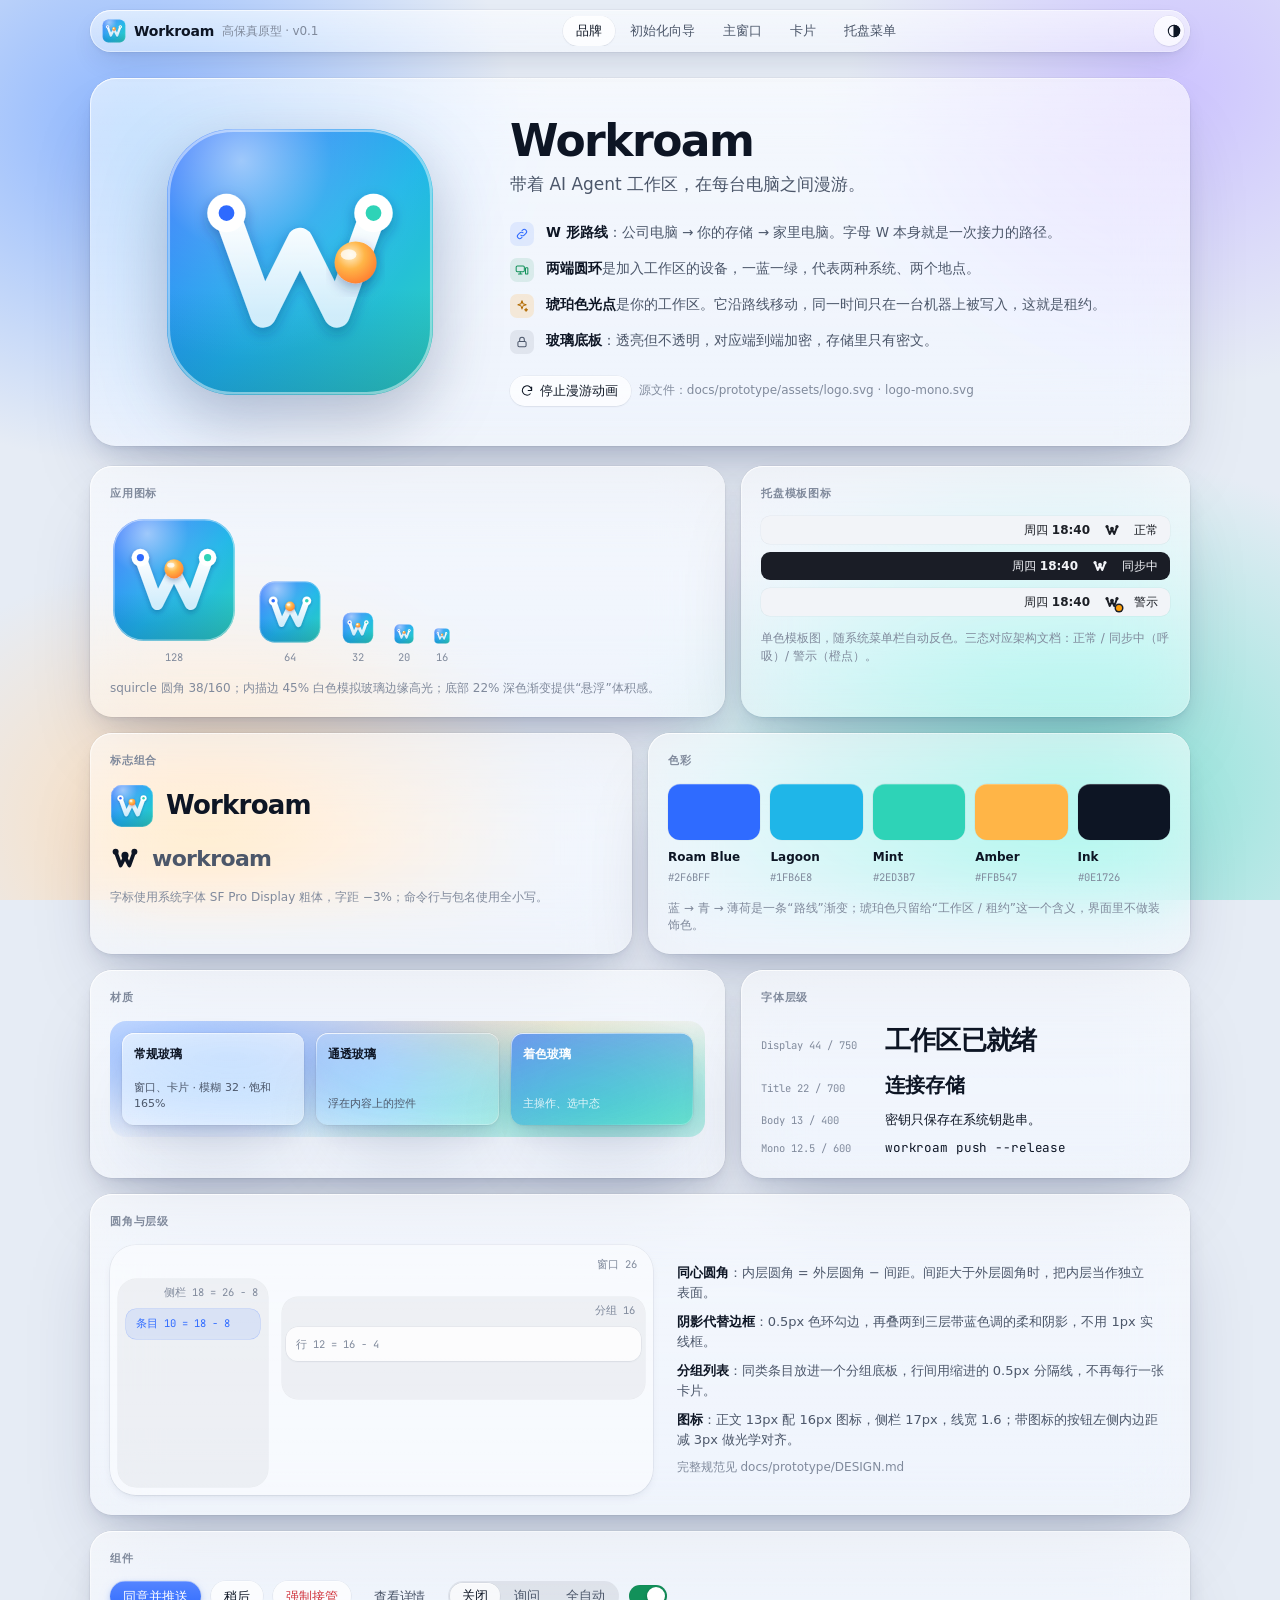
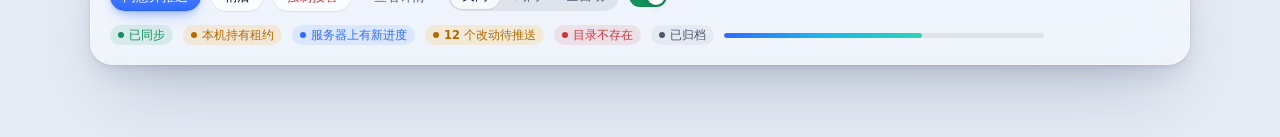
==== commit 57b1d2bd: "docs: unify all documents and the release plan as v0.1 - PRD, architecture and parity table are vers" ====
--- a/docs/prototype/index.html
+++ b/docs/prototype/index.html
@@ -669,7 +669,7 @@
 </svg>
 
 <header class="nav glass">
-  <div class="brand"><svg aria-hidden="true"><use href="#logo"/></svg>Workroam <small>高保真原型 · v0.3 形态</small></div>
+  <div class="brand"><svg aria-hidden="true"><use href="#logo"/></svg>Workroam <small>高保真原型 · v0.1</small></div>
   <nav class="tabs" aria-label="原型场景">
     <a class="tab" href="#brand">品牌</a>
     <a class="tab" href="#setup">初始化向导</a>
@@ -743,7 +743,7 @@
         <div class="sw-c"><i style="background:var(--roam)"></i><b>Roam Blue</b><span>#2F6BFF</span></div>
         <div class="sw-c"><i style="background:var(--lagoon)"></i><b>Lagoon</b><span>#1FB6E8</span></div>
         <div class="sw-c"><i style="background:var(--mint)"></i><b>Mint</b><span>#2ED3B7</span></div>
-        <div class="sw-c"><i style="background:var(--amber)"></i><b>Baton Amber</b><span>#FFB547</span></div>
+        <div class="sw-c"><i style="background:var(--amber)"></i><b>Amber</b><span>#FFB547</span></div>
         <div class="sw-c"><i style="background:var(--fg)"></i><b>Ink</b><span>#0E1726</span></div>
       </div>
       <p class="hint">蓝 → 青 → 薄荷是一条“路线”渐变；琥珀色只留给“工作区 / 租约”这一个含义，界面里不做装饰色。</p>
@@ -836,7 +836,7 @@
             <div style="display:grid;gap:10px">
               <label class="choice"><input type="radio" name="path" value="new" checked><span class="glyph"><svg class="ic lg"><use href="#i-plus"/></svg></span><span><span class="t">新建工作区</span><span class="d">这是我的第一台设备。连接存储、设置加密密码，大约 10 分钟。</span></span></label>
               <label class="choice"><input type="radio" name="path" value="join"><span class="glyph mint"><svg class="ic lg"><use href="#i-link"/></svg></span><span><span class="t">加入已有工作区</span><span class="d">我已经在另一台电脑上用 Workroam。准备好配对码和加密密码。</span></span></label>
-              <label class="choice"><input type="radio" name="path" value="mirror"><span class="glyph amber"><svg class="ic lg"><use href="#i-restore"/></svg></span><span><span class="t">从异地备份恢复 <span class="tag">v0.3</span></span><span class="d">原来的存储整体丢失了。连接镜像，用加密密码或恢复密钥重建工作区。</span></span></label>
+              <label class="choice"><input type="radio" name="path" value="mirror"><span class="glyph amber"><svg class="ic lg"><use href="#i-restore"/></svg></span><span><span class="t">从异地备份恢复</span><span class="d">原来的存储整体丢失了。连接镜像，用加密密码或恢复密钥重建工作区。</span></span></label>
             </div>
             <p class="hint">没有图形界面的机器：在终端运行 <code>workroam setup</code>，步骤相同。</p>
           </div>
@@ -1011,7 +1011,7 @@
             <div><h2>输入加密密码</h2><p class="sub">就是第一台电脑初始化时设置的那个密码。</p></div>
             <div class="field" style="max-width:380px"><label class="lbl" for="jpw">加密密码</label><input class="input" id="jpw" type="password" value="handoff-at-18:40"></div>
             <div class="callout ok"><svg class="ic"><use href="#i-check"/></svg><span>解锁成功：工作区 <code>workroam-macbook-7f3a</code> · 4 个项目 · 2 台设备</span></div>
-            <div class="field"><span class="lbl">这个工作区曾从异地备份恢复 <span class="tag">v0.3</span></span>
+            <div class="field"><span class="lbl">这个工作区曾从异地备份恢复</span>
               <label class="choice"><input type="radio" name="asdev" checked><span><span class="t">作为原设备“公司-Win11”重新加入</span><span class="d">沿用原来的设备身份和项目目录，本地已有的文件只补齐差异。</span></span></label>
               <label class="choice"><input type="radio" name="asdev"><span><span class="t">作为新设备加入</span><span class="d">原设备记录保留，可以稍后在“设备”里移除。</span></span></label>
             </div>
@@ -1151,7 +1151,7 @@
               <div class="setrow"><div class="tx"><b>加密密码</b><span>修改后不需要重新上传数据；其他设备下次解锁时使用新密码</span></div><button class="btn sm" type="button" data-open="sheetPw">修改加密密码…</button></div>
               <div class="setrow"><div class="tx"><b>忘记加密密码</b><span>用初始化时保存的恢复密钥解锁，并设置新密码</span></div><button class="btn sm" type="button" data-open="sheetRk">使用恢复密钥重设…</button></div>
             </div></div>
-            <div><h4>异地备份 <span class="tag">v0.3 · 可选</span></h4><div class="setgrp">
+            <div><h4>异地备份 <span class="tag">可选</span></h4><div class="setgrp">
               <div class="setrow"><div class="tx"><b>镜像整个存储</b><span>只在存储本身丢失时需要。云对象存储通常不必开启。</span></div><input class="sw" type="checkbox" checked aria-label="镜像整个存储"></div>
               <div class="setrow"><div class="tx"><b>镜像目标</b><span class="mono">/Volumes/NAS/workroam-mirror</span></div><button class="btn sm" type="button">更改…</button></div>
               <div class="setrow"><div class="tx"><b>最近一次</b><span>今天 03:12 · 增量 48 MB · 用时 2 分 06 秒 · 下次：明天空闲时</span></div><span class="pill ok"><span class="dot"></span>成功</span></div>
@@ -1225,7 +1225,7 @@
       </div></div>
 
       <div class="sheet-wrap" id="sheetImport" hidden><div class="sheet glass" role="dialog" aria-label="导入归档包">
-        <div><h3>导入归档包 <span class="tag">v0.3</span></h3><p class="hint">把导出的单文件加密归档包导入到这个工作区。</p></div>
+        <div><h3>导入归档包</h3><p class="hint">把导出的单文件加密归档包导入到这个工作区。</p></div>
         <div class="field"><label class="lbl" for="impf">归档包</label><div class="inrow"><input class="input mono" id="impf" value="/Volumes/T7/crm-legacy-2026-03-12.wrarchive"><button class="btn sm" type="button">选择…</button></div></div>
         <div class="field"><label class="lbl" for="imppw">归档包密码</label><input class="input" id="imppw" type="password" placeholder="导出时使用的加密密码"></div>
         <div class="callout ok"><svg class="ic"><use href="#i-check"/></svg><span>已识别：crm-legacy · 归档于 2026-03-12 · 1.8 GB · 2 个代码仓库</span></div>
@@ -1233,7 +1233,7 @@
       </div></div>
 
       <div class="sheet-wrap" id="sheetExportPack" hidden><div class="sheet glass" role="dialog" aria-label="导出归档包">
-        <div><h3>导出归档包 <span class="tag">v0.3</span></h3><p class="hint">得到一个加密的单文件，可以放进移动硬盘离线保存，以后在任何工作区导入。</p></div>
+        <div><h3>导出归档包</h3><p class="hint">得到一个加密的单文件，可以放进移动硬盘离线保存，以后在任何工作区导入。</p></div>
         <div class="field"><label class="lbl" for="expf">保存到</label><div class="inrow"><input class="input mono" id="expf" value="/Volumes/T7/crm-legacy-2026-03-12.wrarchive"><button class="btn sm" type="button">选择…</button></div></div>
         <p class="hint">归档包用当前加密密码保护 · 约 1.8 GB</p>
         <div class="acts"><button class="btn" type="button" data-close>取消</button><button class="btn primary" type="button" data-close>导出</button></div>
@@ -1511,7 +1511,7 @@
 }
 function updateFoot(){
   const cur=steps()[idx][0], nx=$('#next'); let label='继续', dis=false, hint='每一步都可以回退修改';
-  if(cur==='welcome'){ if(path==='mirror'){dis=true;hint='从异地备份恢复将在 v0.3 提供';} }
+  if(cur==='welcome'){ if(path==='mirror'){dis=true;hint='原型未演示从异地备份恢复的后续步骤';} }
   if(cur==='perm'){ const cu=$('input[name=perm]:checked').value==='current'; $('#permWarn').hidden=!cu; if(cu&&!$('#permAck').checked){dis=true;hint='勾选“我了解风险”后继续';} }
   if(cur==='bucket'){ const seg=$('[data-group=bucket] .on').dataset.val; if(seg==='custom'&&!bucketValid()){dis=true;hint='桶名不符合规则';} if(seg==='exist'&&$$('input[name=eb]')[0].checked){dis=true;hint='这个桶已经是工作区，请选择其他桶，或返回第一步改为加入';} }
   if(cur==='check'){ if(!checksDone){dis=true;hint='正在检查…';} else if(simFail){dis=true;hint='有失败项，修复后重新检查';} else hint='警告项不会阻止继续'; }
@@ -1724,7 +1724,7 @@
    <h4><span class="si" style="background:var(--bad-bg);color:var(--bad)">${icon('i-x')}</span>推送 payment-gateway 失败</h4>
    <p>存储返回 503 Service Unavailable。已上传的 3 / 5 个数据块会保留，重试时从断点继续。</p>
    <div class="acts"><button class="btn sm ghost" type="button">打开检查</button><button class="btn sm" type="button" data-dismiss>忽略</button><button class="btn sm primary" type="button" data-go="progress">重试</button></div>`},
- arrive:{cap:'到达卡片 · UX-04 · v0.3',html:()=>`<div class="hd">${LG}Workroam<span class="tm">08:57</span></div>
+ arrive:{cap:'到达卡片 · UX-04',html:()=>`<div class="hd">${LG}Workroam<span class="tm">08:57</span></div>
    <h4>服务器上有新进度</h4>
    <dl class="meta"><dt>项目</dt><dd class="mono">payment-gateway</dd><dt>来自</dt><dd>家里-MacBook · 昨天 23:16</dd><dt>变更</dt><dd>23 个文件 · 4 个提交</dd><dt>冲突</dt><dd style="color:var(--ok)">没有</dd></dl>
    <div class="acts"><button class="btn sm" type="button" data-dismiss>稍后</button><button class="btn sm primary" type="button" data-go="pulldone">拉取</button></div>`},
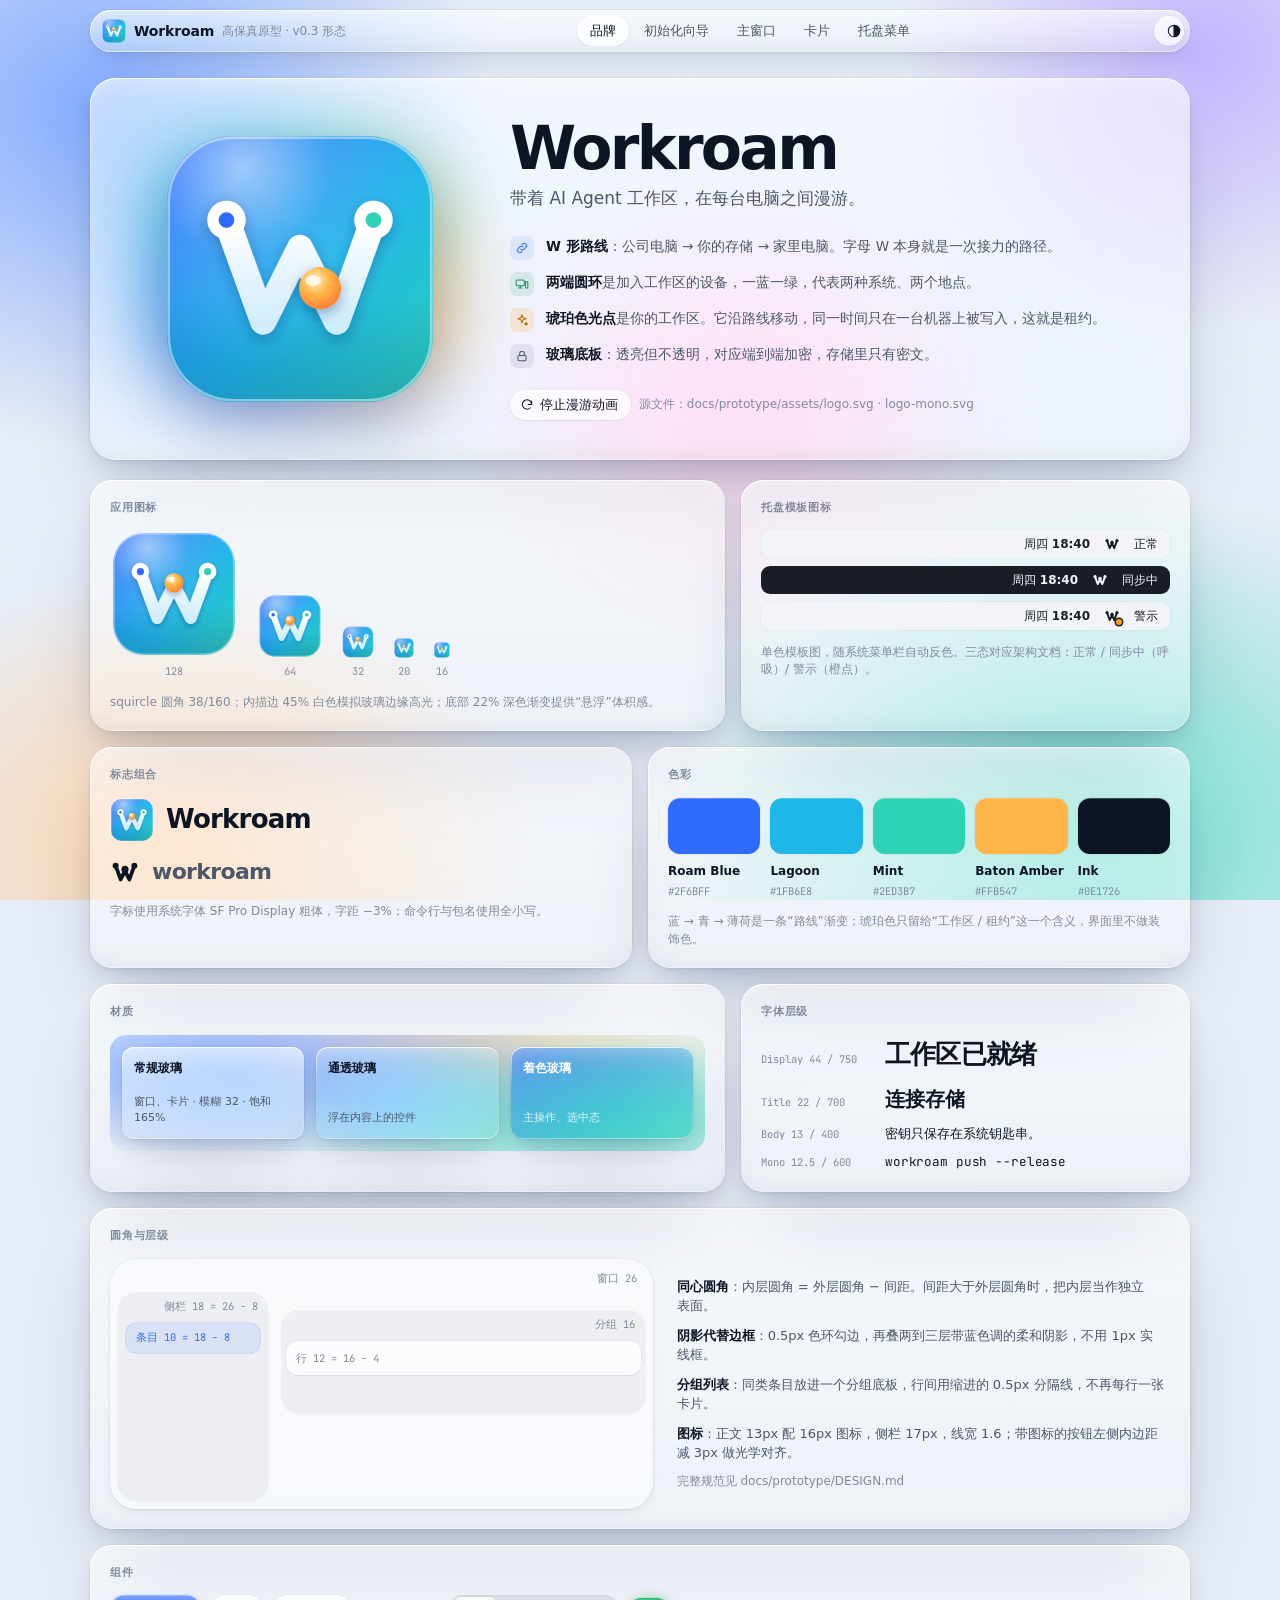
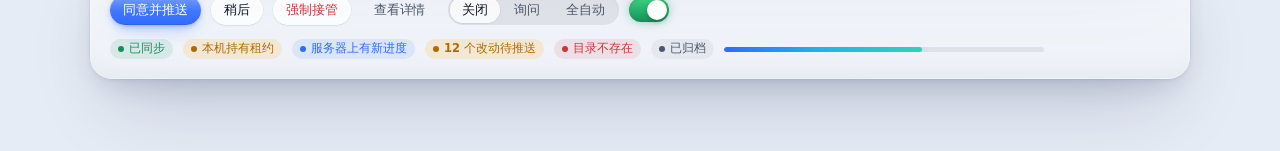
==== commit d4e3101d: "docs(prototype): liquid glass polish (wip) Co-Authored-By: Claude Opus 5.5 <noreply@anthropic.com> C" ====
--- a/docs/prototype/index.html
+++ b/docs/prototype/index.html
@@ -31,17 +31,20 @@
   --ok-bg:rgba(18,145,90,.11); --warn-bg:rgba(255,166,0,.15); --bad-bg:rgba(208,51,59,.10); --acc-bg:rgba(47,107,255,.10); --amb-bg:rgba(255,181,71,.20);
 
   /* glass */
-  --glass-top:rgba(255,255,255,.62); --glass-bot:rgba(255,255,255,.42);
+  --glass-top:rgba(255,255,255,.56); --glass-bot:rgba(255,255,255,.34);
   --glass-strong:rgba(255,255,255,.78); --pane:rgba(255,255,255,.46); --panel:rgba(255,255,255,.34);
   --rim:rgba(255,255,255,.9); --rim-soft:rgba(255,255,255,.35);
   --ring:rgba(13,21,36,.07);
+  /* lens: the inner bevel that makes a pane read as thick glass */
+  --lens-hi:rgba(255,255,255,.75); --lens-lo:rgba(22,38,82,.10); --spec:rgba(255,255,255,.95); --glow:rgba(255,255,255,.22);
+  --grain:.07;
   --sh-c:22,38,82;  /* shadow tint (rgb) */
   --btn:rgba(255,255,255,.72); --btn-h:rgba(255,255,255,.92);
   --field:rgba(255,255,255,.7); --sheet:rgba(247,249,253,.94); --knob:#FFFFFF; --dim:rgba(18,28,52,.16);
   --menubar:rgba(255,255,255,.55);
 
   /* wallpaper */
-  --blob1:#8DB6FF; --blob2:#86E3D6; --blob3:#CDC4FF; --blob4:#FFDDB6;
+  --blob1:#7FA8FF; --blob2:#6FE0D0; --blob3:#C2B4FF; --blob4:#FFD2A6; --blob5:#FFB8D9;
 
   /* radii: concentric, inner = outer - inset */
   --r-win:26px;   /* windows, desktop */
@@ -54,6 +57,7 @@
 
   /* motion */
   --ease:cubic-bezier(.23,1,.32,1);
+  --spring:cubic-bezier(.34,1.32,.52,1); /* only for indicators that travel: a slight overshoot reads as liquid */
 
   /* fixed in both themes */
   --tl-r:#FF5F57; --tl-y:#FEBC2E; --tl-g:#28C840; --qr-bg:#FFFFFF; --qr-fg:#0D1524;
@@ -67,15 +71,17 @@
     --sel:rgba(79,134,255,.18); --sel-ring:rgba(79,134,255,.45);
     --ok:#3ED598; --warn:#FFBE4A; --bad:#FF6B70;
     --ok-bg:rgba(62,213,152,.13); --warn-bg:rgba(255,190,74,.14); --bad-bg:rgba(255,107,112,.14); --acc-bg:rgba(79,134,255,.17); --amb-bg:rgba(255,181,71,.16);
-    --glass-top:rgba(40,46,66,.62); --glass-bot:rgba(22,26,40,.56);
+    --glass-top:rgba(40,46,66,.58); --glass-bot:rgba(20,24,38,.50);
     --glass-strong:rgba(56,64,90,.72); --pane:rgba(255,255,255,.045); --panel:rgba(255,255,255,.04);
     --rim:rgba(255,255,255,.22); --rim-soft:rgba(255,255,255,.06);
     --ring:rgba(255,255,255,.09);
+    --lens-hi:rgba(255,255,255,.16); --lens-lo:rgba(0,0,0,.28); --spec:rgba(255,255,255,.55); --glow:rgba(255,255,255,.07);
+    --grain:.11;
     --sh-c:0,0,0;
     --btn:rgba(255,255,255,.09); --btn-h:rgba(255,255,255,.15);
     --field:rgba(255,255,255,.06); --sheet:rgba(30,35,52,.95); --knob:#F2F4F9; --dim:rgba(0,0,0,.42);
     --menubar:rgba(18,22,34,.6);
-    --blob1:#1B3A9E; --blob2:#0A615D; --blob3:#352676; --blob4:#53300F;
+    --blob1:#2143B8; --blob2:#0A6E68; --blob3:#43299A; --blob4:#6A3A10; --blob5:#5A1E52;
     color-scheme:dark;
   }
 }
@@ -87,15 +93,17 @@
   --sel:rgba(79,134,255,.18); --sel-ring:rgba(79,134,255,.45);
   --ok:#3ED598; --warn:#FFBE4A; --bad:#FF6B70;
   --ok-bg:rgba(62,213,152,.13); --warn-bg:rgba(255,190,74,.14); --bad-bg:rgba(255,107,112,.14); --acc-bg:rgba(79,134,255,.17); --amb-bg:rgba(255,181,71,.16);
-  --glass-top:rgba(40,46,66,.62); --glass-bot:rgba(22,26,40,.56);
+  --glass-top:rgba(40,46,66,.58); --glass-bot:rgba(20,24,38,.50);
   --glass-strong:rgba(56,64,90,.72); --pane:rgba(255,255,255,.045); --panel:rgba(255,255,255,.04);
   --rim:rgba(255,255,255,.22); --rim-soft:rgba(255,255,255,.06);
   --ring:rgba(255,255,255,.09);
+  --lens-hi:rgba(255,255,255,.16); --lens-lo:rgba(0,0,0,.28); --spec:rgba(255,255,255,.55); --glow:rgba(255,255,255,.07);
+  --grain:.11;
   --sh-c:0,0,0;
   --btn:rgba(255,255,255,.09); --btn-h:rgba(255,255,255,.15);
   --field:rgba(255,255,255,.06); --sheet:rgba(30,35,52,.95); --knob:#F2F4F9; --dim:rgba(0,0,0,.42);
   --menubar:rgba(18,22,34,.6);
-  --blob1:#1B3A9E; --blob2:#0A615D; --blob3:#352676; --blob4:#53300F;
+  --blob1:#2143B8; --blob2:#0A6E68; --blob3:#43299A; --blob4:#6A3A10; --blob5:#5A1E52;
   color-scheme:dark;
 }
 :root{
@@ -116,11 +124,15 @@
 }
 body::before{content:"";position:fixed;inset:0 0 auto;height:env(safe-area-inset-top,0px);z-index:60;background:var(--bg)}
 .wall{position:fixed;inset:0;z-index:-1;pointer-events:none;background:
-  radial-gradient(42% 52% at 10% 14%,var(--blob1),transparent 72%),
-  radial-gradient(36% 46% at 92% 10%,var(--blob3),transparent 72%),
-  radial-gradient(48% 52% at 84% 88%,var(--blob2),transparent 72%),
-  radial-gradient(38% 42% at 16% 92%,var(--blob4),transparent 72%),
+  radial-gradient(44% 54% at 8% 12%,var(--blob1),transparent 70%),
+  radial-gradient(34% 44% at 94% 6%,var(--blob3),transparent 70%),
+  radial-gradient(30% 36% at 58% 46%,color-mix(in srgb,var(--blob5) 55%,transparent),transparent 72%),
+  radial-gradient(50% 54% at 86% 92%,var(--blob2),transparent 70%),
+  radial-gradient(40% 44% at 14% 94%,var(--blob4),transparent 70%),
   var(--bg)}
+/* film grain keeps large gradients from banding and reads as a real wallpaper */
+.wall::after{content:"";position:absolute;inset:0;opacity:var(--grain);mix-blend-mode:overlay;
+  background-image:url("data:image/svg+xml,%3Csvg xmlns='http://www.w3.org/2000/svg' width='160' height='160'%3E%3Cfilter id='n'%3E%3CfeTurbulence type='fractalNoise' baseFrequency='.9' numOctaves='3' stitchTiles='stitch'/%3E%3CfeColorMatrix values='0 0 0 0 .5 0 0 0 0 .5 0 0 0 0 .5 0 0 0 1.4 0'/%3E%3C/filter%3E%3Crect width='100%25' height='100%25' filter='url(%23n)'/%3E%3C/svg%3E")}
 h1,h2,h3,h4{margin:0;text-wrap:balance;letter-spacing:-.012em}
 p{margin:0;text-wrap:pretty}
 a{color:var(--accent)}
@@ -135,13 +147,18 @@
 /* ---------- glass material ---------- */
 .glass{position:relative;
   background:linear-gradient(180deg,var(--glass-top),var(--glass-bot));
-  -webkit-backdrop-filter:blur(32px) saturate(165%);backdrop-filter:blur(32px) saturate(165%);
+  -webkit-backdrop-filter:blur(36px) saturate(180%);backdrop-filter:blur(36px) saturate(180%);
   border-radius:var(--r,var(--r-float));
-  box-shadow:inset 0 .5px 0 var(--rim),var(--sh-3)}
-/* specular rim: bright at the top-left, fading, a faint return at the bottom-right */
+  /* lens bevel: a bright lip along the top edge, light pooling just inside it, a darker return at the bottom */
+  box-shadow:inset 0 1px 0 var(--lens-hi),inset 0 18px 28px -24px var(--lens-hi),inset 0 -1px 0 var(--rim-soft),inset 0 -22px 30px -28px var(--lens-lo),var(--sh-3)}
+/* specular rim: bright at the top-left, a faint return at the bottom-right, and a hot spot that follows the pointer */
 .glass::after{content:"";position:absolute;inset:0;border-radius:inherit;padding:1px;pointer-events:none;
-  background:linear-gradient(160deg,var(--rim),transparent 26%,transparent 74%,var(--rim-soft));
-  -webkit-mask:linear-gradient(#000 0 0) content-box,linear-gradient(#000 0 0);-webkit-mask-composite:xor;mask-composite:exclude;opacity:.8}
+  background:radial-gradient(220px circle at var(--mx,-400px) var(--my,-400px),var(--spec),transparent 70%),linear-gradient(160deg,var(--rim),transparent 26%,transparent 74%,var(--rim-soft));
+  -webkit-mask:linear-gradient(#000 0 0) content-box,linear-gradient(#000 0 0);-webkit-mask-composite:xor;mask-composite:exclude;opacity:.85}
+/* light pooling under the pointer, as if the pane were a lens */
+.glass::before{content:"";position:absolute;inset:0;border-radius:inherit;pointer-events:none;opacity:0;transition:opacity .4s var(--ease);
+  background:radial-gradient(360px circle at var(--mx,-400px) var(--my,-400px),var(--glow),transparent 65%)}
+.glass.lit::before{opacity:1}
 .pane{background:var(--pane);border-radius:var(--r-card);box-shadow:0 0 0 .5px var(--ring)}
 
 /* ---------- controls ---------- */
@@ -153,7 +170,7 @@
 .btn:hover{background:var(--btn-h)}
 .btn:active{transform:scale(.97)}
 .btn:disabled{opacity:.4;cursor:not-allowed;transform:none}
-.btn.primary{color:var(--on-accent);background:linear-gradient(180deg,var(--accent-hi),var(--accent));
+.btn.primary{color:var(--on-accent);background:linear-gradient(180deg,rgba(255,255,255,.22),rgba(255,255,255,0) 52%),linear-gradient(180deg,var(--accent-hi),var(--accent));
   box-shadow:inset 0 .5px 0 rgba(255,255,255,.55),inset 0 -.5px 0 rgba(0,0,0,.18),0 0 0 .5px rgba(0,0,0,.08),0 2px 6px -1px rgba(47,107,255,.35),0 8px 18px -8px rgba(47,107,255,.5)}
 .btn.primary:hover{filter:brightness(1.05)}
 .btn.danger{color:var(--bad)}
@@ -165,15 +182,24 @@
 .btn.icon{width:30px;padding:0}
 .btn.big{height:36px;padding:0 18px;font-size:14px}
 
-.seg{display:inline-flex;padding:2px;border-radius:999px;background:var(--fill2);gap:2px;max-width:100%;overflow-x:auto;scrollbar-width:none}
-.seg button{border:0;background:transparent;height:26px;padding:0 12px;border-radius:999px;font:inherit;font-size:12.5px;font-weight:550;color:var(--fg2);cursor:pointer;white-space:nowrap;transition:background .16s var(--ease),color .16s var(--ease)}
+.seg{display:inline-flex;padding:2px;border-radius:999px;background:var(--fill2);gap:2px;max-width:100%;overflow-x:auto;scrollbar-width:none;position:relative;box-shadow:inset 0 1px 2px rgba(var(--sh-c),.06)}
+.seg button{position:relative;z-index:1;border:0;background:transparent;height:26px;padding:0 12px;border-radius:999px;font:inherit;font-size:12.5px;font-weight:550;color:var(--fg2);cursor:pointer;white-space:nowrap;transition:background .16s var(--ease),color .16s var(--ease)}
 .seg button:hover{color:var(--fg)}
 .seg button.on{background:var(--glass-strong);color:var(--fg);box-shadow:inset 0 .5px 0 var(--rim),var(--sh-1)}
-
-.sw{appearance:none;width:38px;height:22px;border-radius:999px;background:var(--fill2);position:relative;cursor:pointer;flex:none;transition:background .2s var(--ease);margin:0;box-shadow:inset 0 0 0 .5px var(--ring)}
-.sw::before{content:"";position:absolute;top:2px;left:2px;width:18px;height:18px;border-radius:50%;background:var(--knob);box-shadow:0 0 0 .5px rgba(0,0,0,.06),0 2px 4px rgba(0,0,0,.18);transition:transform .22s var(--ease)}
-.sw:checked{background:var(--ok)}
+/* with JS, one glass thumb slides between options instead of each button lighting up */
+.seg.has-ind button.on{background:transparent;box-shadow:none}
+.ind{position:absolute;top:2px;left:0;height:calc(100% - 4px);width:0;border-radius:999px;pointer-events:none;
+  background:var(--glass-strong);box-shadow:inset 0 1px 0 var(--lens-hi),var(--sh-1);
+  transition:transform .42s var(--spring),width .42s var(--spring)}
+.ind.instant{transition:none}
+
+.sw{appearance:none;width:40px;height:24px;border-radius:999px;background:var(--fill2);position:relative;cursor:pointer;flex:none;transition:background .25s var(--ease),box-shadow .25s var(--ease);margin:0;box-shadow:inset 0 0 0 .5px var(--ring),inset 0 1px 2px rgba(var(--sh-c),.08)}
+.sw::before{content:"";position:absolute;top:2px;left:2px;width:20px;height:20px;border-radius:999px;background:linear-gradient(180deg,#fff,var(--knob));box-shadow:0 0 0 .5px rgba(0,0,0,.06),0 2px 5px rgba(0,0,0,.2),inset 0 -1px 1px rgba(0,0,0,.04);transition:transform .38s var(--spring),width .2s var(--ease)}
+/* pressing stretches the knob like a drop of liquid */
+.sw:active::before{width:25px}
+.sw:checked{background:linear-gradient(180deg,#3BD27F,var(--ok));box-shadow:inset 0 0 0 .5px rgba(0,0,0,.06),inset 0 1px 2px rgba(0,0,0,.12),0 0 12px -2px color-mix(in srgb,var(--ok) 60%,transparent)}
 .sw:checked::before{transform:translateX(16px)}
+.sw:checked:active::before{transform:translateX(11px)}
 .cb{width:15px;height:15px;accent-color:var(--accent);margin:0;flex:none}
 
 .field{display:grid;gap:6px;min-width:0}
@@ -204,7 +230,9 @@
 .callout.ok{background:var(--ok-bg)} .callout.ok > .ic{color:var(--ok)}
 
 .bar{height:5px;border-radius:999px;background:var(--fill2);overflow:hidden}
-.bar i{display:block;height:100%;border-radius:inherit;background:linear-gradient(90deg,var(--accent),var(--lagoon),var(--mint));transition:width .3s var(--ease)}
+.bar i{display:block;height:100%;border-radius:inherit;background:linear-gradient(90deg,var(--accent),var(--lagoon),var(--mint));transition:width .3s var(--ease);position:relative;overflow:hidden;box-shadow:0 0 10px -1px color-mix(in srgb,var(--lagoon) 70%,transparent)}
+.bar i::after{content:"";position:absolute;inset:0;background:linear-gradient(90deg,transparent,rgba(255,255,255,.55),transparent);transform:translateX(-100%);animation:sheen 1.6s var(--ease) infinite}
+@keyframes sheen{to{transform:translateX(100%)}}
 
 .codebox{font-family:var(--mono);font-size:12px;background:var(--fill);border-radius:var(--r-ctl);padding:8px 11px;overflow-x:auto;white-space:nowrap;color:var(--fg)}
 
@@ -214,25 +242,29 @@
 .nav .brand{display:flex;align-items:center;gap:8px;font-weight:650;font-size:14px;letter-spacing:-.01em;flex:none}
 .nav .brand svg{width:24px;height:24px}
 .nav .brand small{font-weight:500;color:var(--fg3);font-size:12px}
-.tabs{display:flex;gap:2px;overflow-x:auto;flex:1;min-width:0;scrollbar-width:none;justify-content:center}
+.tabs{display:flex;gap:2px;overflow-x:auto;flex:1;min-width:0;scrollbar-width:none;justify-content:center;position:relative}
 .tabs::-webkit-scrollbar{display:none}
-.tab{height:30px;display:inline-flex;align-items:center;padding:0 13px;border-radius:999px;font-size:13px;font-weight:550;color:var(--fg2);text-decoration:none;white-space:nowrap;transition:background .16s var(--ease),color .16s var(--ease)}
+.tab{position:relative;z-index:1;height:30px;display:inline-flex;align-items:center;padding:0 13px;border-radius:999px;font-size:13px;font-weight:550;color:var(--fg2);text-decoration:none;white-space:nowrap;transition:background .16s var(--ease),color .16s var(--ease)}
 .tab:hover{color:var(--fg);background:var(--fill)}
 .tab[aria-current="page"]{background:var(--glass-strong);color:var(--fg);box-shadow:inset 0 .5px 0 var(--rim),var(--sh-1)}
+.tabs.has-ind .tab[aria-current="page"],.tabs.has-ind .tab[aria-current="page"]:hover{background:transparent;box-shadow:none}
+.tabs .ind{top:0;height:100%}
 .theme-btn{flex:none}
 
 main{max-width:1100px;margin:0 auto}
 .view{display:grid;gap:20px}
 .intro{display:flex;flex-wrap:wrap;justify-content:space-between;align-items:flex-end;gap:12px 24px;padding-inline:4px}
 .intro .eyebrow{font-size:11px;font-weight:650;letter-spacing:.08em;color:var(--fg3);text-transform:uppercase;font-variant-numeric:tabular-nums}
-.intro h1{font-size:26px;font-weight:700;margin-top:4px;letter-spacing:-.02em}
+.intro h1{font-size:28px;font-weight:720;margin-top:4px;letter-spacing:-.025em}
 .intro p{color:var(--fg2);max-width:62ch;margin-top:6px;font-size:13.5px}
 
 /* ---------- window ---------- */
 .win{--r:var(--r-win);display:flex;flex-direction:column;overflow:hidden;height:720px;font-size:13px}
+/* the window picks up a little colour from the wallpaper around it */
+.win.glass{box-shadow:inset 0 1px 0 var(--lens-hi),inset 0 18px 28px -24px var(--lens-hi),inset 0 -1px 0 var(--rim-soft),var(--sh-3),0 60px 120px -40px color-mix(in srgb,var(--blob1) 55%,transparent)}
 .titlebar{height:44px;display:flex;align-items:center;gap:14px;padding:0 16px;flex:none;position:relative}
 .lights{display:flex;gap:8px;flex:none}
-.lights span{width:12px;height:12px;border-radius:50%;box-shadow:inset 0 0 0 .5px rgba(0,0,0,.14)}
+.lights span{width:12px;height:12px;border-radius:50%;box-shadow:inset 0 0 0 .5px rgba(0,0,0,.16),inset 0 1.5px 1.5px rgba(255,255,255,.45)}
 .lights span:nth-child(1){background:var(--tl-r)} .lights span:nth-child(2){background:var(--tl-y)} .lights span:nth-child(3){background:var(--tl-g)}
 .win-title{font-size:13px;font-weight:600;color:var(--fg2);flex:1;text-align:center;margin-right:52px;white-space:nowrap;overflow:hidden;text-overflow:ellipsis}
 /* floating sidebar inside the window: inset 8, radius 26 - 8 = 18 */
@@ -256,7 +288,7 @@
 .rail li .n{width:20px;height:20px;border-radius:50%;display:grid;place-items:center;font-size:11px;font-weight:650;background:var(--fill2);flex:none;font-variant-numeric:tabular-nums}
 .rail li .n .ic{width:12px;height:12px;stroke-width:2.2}
 .rail li.done{color:var(--fg2)} .rail li.done .n{background:var(--ok-bg);color:var(--ok)}
-.rail li.cur{color:var(--fg);background:var(--sel);font-weight:600}
+.rail li.cur{color:var(--fg);background:var(--glass-strong);font-weight:600;box-shadow:inset 0 1px 0 var(--lens-hi),var(--sh-1)}
 .rail li.cur .n{background:var(--accent);color:var(--on-accent)}
 .rail .rail-mobile{display:none}
 .wiz-main{display:flex;flex-direction:column;min-width:0;min-height:0}
@@ -325,7 +357,7 @@
 .side button.it{appearance:none;border:0;background:transparent;font:inherit;color:var(--fg);display:flex;align-items:center;gap:9px;height:30px;padding:0 10px;border-radius:var(--r-ctl);cursor:pointer;font-size:13px;font-weight:500;text-align:left;width:100%;transition:background .14s var(--ease)}
 .side button.it .ic{color:var(--accent);width:17px;height:17px}
 .side button.it:hover{background:var(--fill)}
-.side button.it.on{background:var(--sel);font-weight:600}
+.side button.it.on{background:var(--glass-strong);font-weight:600;box-shadow:inset 0 1px 0 var(--lens-hi),var(--sh-1)}
 .side button.it .cnt{margin-left:auto;font-size:11.5px;color:var(--fg3);font-variant-numeric:tabular-nums;font-weight:500}
 .side button.it .wdot{margin-left:auto;width:7px;height:7px;border-radius:50%;background:var(--warn)}
 .side .foot{margin-top:auto;padding:10px;border-radius:var(--r-ctl);background:var(--fill);font-size:11.5px;display:grid;gap:2px;line-height:1.4}
@@ -345,7 +377,7 @@
 .plist{display:grid;gap:2px;align-content:start}
 .prow{appearance:none;border:0;font:inherit;color:inherit;text-align:left;cursor:pointer;display:grid;gap:3px;padding:9px 12px;border-radius:var(--r-row);background:transparent;transition:background .14s var(--ease)}
 .prow:hover{background:var(--fill)}
-.prow.on{background:var(--sel);box-shadow:0 0 0 .5px var(--sel-ring)}
+.prow.on{background:linear-gradient(180deg,var(--sel),color-mix(in srgb,var(--sel) 60%,transparent));box-shadow:inset 0 1px 0 var(--lens-hi),0 0 0 .5px var(--sel-ring),0 6px 16px -10px rgba(47,107,255,.45)}
 .prow .top{display:flex;align-items:center;gap:8px}
 .prow .nm{font-weight:600;font-family:var(--mono);font-size:12.5px;overflow:hidden;text-overflow:ellipsis;white-space:nowrap;flex:1;min-width:0}
 .prow .meta{font-size:11.5px;color:var(--fg2);display:flex;gap:8px;flex-wrap:wrap;font-variant-numeric:tabular-nums}
@@ -451,7 +483,7 @@
 /* ---------- brand ---------- */
 .hero{--r:var(--r-win);display:grid;grid-template-columns:minmax(0,340px) minmax(0,1fr);gap:40px;padding:40px;align-items:center}
 .hero .mark{width:100%;max-width:280px;aspect-ratio:1;margin:auto;filter:drop-shadow(0 24px 32px rgba(var(--sh-c),.28))}
-.hero h1{font-size:44px;font-weight:750;letter-spacing:-.035em;line-height:1.05}
+.hero h1{font-size:60px;font-weight:760;letter-spacing:-.045em;line-height:1}
 .hero .tagline{font-size:17px;color:var(--fg2);margin-top:8px}
 .concept{display:grid;gap:12px;margin-top:24px}
 .concept div{display:grid;grid-template-columns:26px 1fr;gap:10px;align-items:start;font-size:13.5px}
@@ -548,6 +580,101 @@
 .syncing svg{animation:pulse 1.4s ease-in-out infinite}
 @keyframes pulse{50%{opacity:.35}}
 
+
+/* ---------- relay: where the workspace is right now ---------- */
+/* three stops on the W route; the amber orb (the workspace) sits on whoever holds the lease */
+.relay{position:relative;display:grid;gap:16px;padding:18px 18px 14px;border-radius:var(--r-card);overflow:hidden;
+  background:radial-gradient(70% 120% at 0% 0%,color-mix(in srgb,var(--roam) 14%,transparent),transparent 60%),radial-gradient(70% 120% at 100% 100%,color-mix(in srgb,var(--mint) 16%,transparent),transparent 60%),var(--pane);
+  box-shadow:inset 0 1px 0 var(--lens-hi),0 0 0 .5px var(--ring),var(--sh-2)}
+/* nodes sit in three equal columns; the links are drawn between the dot centres, 7px clear of each dot */
+.track{position:relative;display:grid;grid-template-columns:repeat(3,minmax(0,1fr));align-items:start}
+.rnode{display:grid;justify-items:center;gap:3px;text-align:center;min-width:0;padding:0 4px}
+.rnode .rd{position:relative;width:46px;height:46px;border-radius:50%;display:grid;place-items:center;margin-bottom:5px;
+  background:var(--glass-strong);box-shadow:inset 0 1px 0 var(--lens-hi),inset 0 -6px 10px -8px var(--lens-lo),var(--sh-2);color:var(--fg2)}
+.rnode .rd .ic{width:20px;height:20px;stroke-width:1.5}
+.rnode.co .rd{color:var(--roam)} .rnode.st .rd{color:var(--lagoon)} .rnode.ho .rd{color:var(--ok)}
+.rnode.bad .rd{color:var(--bad);box-shadow:inset 0 1px 0 var(--lens-hi),0 0 0 1.5px var(--bad),var(--sh-2)}
+.rnode b{font-size:12.5px;font-weight:600;max-width:100%;overflow:hidden;text-overflow:ellipsis;white-space:nowrap}
+.rnode small{font-size:11px;color:var(--fg3);max-width:100%;line-height:1.35;text-wrap:balance}
+.rnode .me{font-size:10px;font-weight:650;color:var(--accent);background:var(--acc-bg);border-radius:999px;padding:0 6px;line-height:16px}
+/* the workspace orb */
+.rnode.lease .rd::after{content:"";position:absolute;top:-3px;right:-3px;width:16px;height:16px;border-radius:50%;
+  background:radial-gradient(circle at 36% 30%,#FFF4D6,var(--amber) 48%,#FF7A2F);
+  box-shadow:0 0 0 2px var(--glass-strong),0 3px 8px -1px rgba(255,122,47,.6);animation:orbGlow 2.6s ease-in-out infinite}
+@keyframes orbGlow{50%{box-shadow:0 0 0 2px var(--glass-strong),0 0 0 7px rgba(255,181,71,.18),0 3px 12px -1px rgba(255,122,47,.7)}}
+.rlink{position:absolute;top:22px;left:calc(100% / 6 + 30px);width:calc(100% / 3 - 60px)}
+.rlink.l2{left:calc(50% + 30px)}
+.rlink .ln{position:relative;display:block;width:100%;height:2px;border-radius:2px;overflow:hidden;
+  background:linear-gradient(90deg,color-mix(in srgb,var(--roam) 55%,transparent),color-mix(in srgb,var(--mint) 55%,transparent))}
+.rlink.l1 .ln{background:linear-gradient(90deg,color-mix(in srgb,var(--roam) 60%,transparent),color-mix(in srgb,var(--lagoon) 60%,transparent))}
+.rlink.l2 .ln{background:linear-gradient(90deg,color-mix(in srgb,var(--lagoon) 60%,transparent),color-mix(in srgb,var(--mint) 60%,transparent))}
+/* packets travelling along the link while something is waiting to move */
+.rlink.fr .ln::after,.rlink.fl .ln::after{content:"";position:absolute;inset:0;background:repeating-linear-gradient(90deg,#fff 0 8px,transparent 8px 20px);opacity:.9;animation:flow 1.1s linear infinite;-webkit-mask:linear-gradient(90deg,transparent,#000 20%,#000 80%,transparent);mask:linear-gradient(90deg,transparent,#000 20%,#000 80%,transparent)}
+.rlink.fl .ln::after{animation-direction:reverse}
+@keyframes flow{from{background-position:0 0}to{background-position:20px 0}}
+.rlink.off .ln{background:repeating-linear-gradient(90deg,var(--bad) 0 4px,transparent 4px 9px);opacity:.6}
+.rlink .lb{position:absolute;top:9px;left:50%;transform:translateX(-50%);font-size:11px;font-weight:550;color:var(--fg2);white-space:nowrap;font-variant-numeric:tabular-nums}
+.rlink.fr .lb,.rlink.fl .lb{color:var(--accent)}
+.rlink.off .lb{color:var(--bad)}
+.stats{display:grid;grid-template-columns:repeat(4,minmax(0,1fr));padding-top:12px;box-shadow:inset 0 .5px 0 var(--hair2)}
+.stats div{display:grid;gap:1px;padding:0 12px;position:relative}
+.stats div:first-child{padding-left:2px}
+.stats div + div::before{content:"";position:absolute;left:0;top:4px;bottom:4px;width:.5px;background:var(--hair2)}
+.stats b{font-size:20px;font-weight:700;letter-spacing:-.03em;font-variant-numeric:tabular-nums;line-height:1.2}
+.stats b small{font-size:12px;font-weight:600;color:var(--fg2);margin-left:2px;letter-spacing:0}
+.stats span{font-size:11.5px;color:var(--fg3)}
+/* project tile next to the name */
+.ptile{width:40px;height:40px;border-radius:12px;display:grid;place-items:center;flex:none;font-family:var(--mono);font-size:13px;font-weight:700;color:#fff;letter-spacing:-.02em;
+  background:linear-gradient(150deg,var(--h1),var(--h2));box-shadow:inset 0 1px 0 rgba(255,255,255,.45),inset 0 -8px 12px -8px rgba(0,0,0,.25),0 6px 14px -8px var(--h2)}
+.detail .hd .who{display:flex;gap:12px;align-items:center;min-width:0}
+
+/* ---------- desktop for the tray scene ---------- */
+.desk.glass{background:
+  linear-gradient(rgba(5,8,18,var(--desk-shade)),rgba(5,8,18,var(--desk-shade))),
+  radial-gradient(60% 70% at 100% 0%,#7D96FF,transparent 62%),
+  radial-gradient(55% 60% at 0% 100%,#FFB27A,transparent 60%),
+  radial-gradient(50% 70% at 72% 100%,#3CD6C2,transparent 62%),
+  radial-gradient(40% 50% at 30% 20%,#B79CFF,transparent 65%),
+  linear-gradient(160deg,#5D7BFF,#7FC8F2 55%,#9BE7D7)}
+:root{--desk-shade:0}
+@media (prefers-color-scheme: dark){:root:not([data-theme="light"]){--desk-shade:.5}}
+:root[data-theme="dark"]{--desk-shade:.5}
+.desk{position:relative}
+.desk-body{padding-bottom:96px}
+.dock{--r:22px;position:absolute;left:50%;bottom:14px;transform:translateX(-50%);display:flex;align-items:center;gap:8px;padding:7px}
+.dock .app{width:46px;height:46px;border-radius:12px;display:grid;place-items:center;color:#fff;position:relative;
+  box-shadow:inset 0 1px 0 rgba(255,255,255,.45),inset 0 -8px 12px -8px rgba(0,0,0,.25),0 4px 10px -4px rgba(0,0,0,.35);transition:transform .25s var(--spring)}
+.dock .app:hover{transform:translateY(-6px) scale(1.08)}
+.dock .app .ic{width:22px;height:22px;stroke-width:1.7}
+.dock .a1{background:linear-gradient(160deg,#6FB4FF,#2F6BFF)}
+.dock .a2{background:linear-gradient(160deg,#3A4256,#11151F);font-family:var(--mono);font-size:14px}
+.dock .a3{background:linear-gradient(160deg,#FF9F6B,#E8574A)}
+.dock .a4{background:linear-gradient(160deg,#C2A8FF,#7656E8)}
+.dock .run{box-shadow:none;background:none}
+.dock .run svg{width:46px;height:46px;filter:drop-shadow(0 4px 6px rgba(0,0,0,.3))}
+.dock .run::after{content:"";position:absolute;bottom:-5px;left:50%;width:4px;height:4px;margin-left:-2px;border-radius:50%;background:var(--fg)}
+.dock .dsep{width:.5px;height:34px;background:var(--hair2);margin:0 2px}
+
+/* welcome step: the workspace orb rides the route */
+.relay.demo{margin-top:6px}
+.relay.demo .rorb{position:absolute;top:14px;left:calc(100% / 6);width:18px;height:18px;margin-left:-9px;border-radius:50%;z-index:2;
+  background:radial-gradient(circle at 36% 30%,#FFF4D6,var(--amber) 48%,#FF7A2F);box-shadow:0 0 0 2px var(--glass-strong),0 0 18px 2px rgba(255,170,60,.55);
+  animation:ride 7s var(--ease) infinite alternate}
+@keyframes ride{0%,12%{left:calc(100% / 6)}42%,58%{left:50%}88%,100%{left:calc(500% / 6)}}
+
+/* ---------- brand hero glow ---------- */
+.markwrap{position:relative;display:grid;place-items:center}
+.markwrap::before{content:"";position:absolute;inset:6%;border-radius:30%;filter:blur(38px);opacity:.75;z-index:0;
+  background:conic-gradient(from 200deg,var(--roam),var(--lagoon),var(--mint),var(--amber),var(--roam))}
+.markwrap .mark{position:relative;z-index:1}
+
+/* ---------- entrance ---------- */
+/* each scene settles in: a short rise, children staggered by 50ms */
+.view:not([hidden]) > *{animation:rise .6s var(--ease) both}
+.view:not([hidden]) > :nth-child(2){animation-delay:.05s} .view:not([hidden]) > :nth-child(3){animation-delay:.1s}
+.view:not([hidden]) > :nth-child(4){animation-delay:.15s} .view:not([hidden]) > :nth-child(n+5){animation-delay:.2s}
+@keyframes rise{from{opacity:0;transform:translateY(10px)}to{opacity:1;transform:none}}
+
 /* ---------- responsive ---------- */
 @media (max-width:900px){
   .hero{grid-template-columns:1fr;padding:24px;gap:24px}
@@ -578,6 +705,11 @@
   .kv{grid-template-columns:1fr;gap:2px}
   .kv dt{margin-top:8px}
   .rkey{grid-template-columns:repeat(2,minmax(0,1fr))}
+  .relay{padding:14px 10px 12px}
+  .rnode small,.rlink .lb{display:none}
+  .stats{grid-template-columns:repeat(2,minmax(0,1fr));gap:10px 0}
+  .stats div:nth-child(3)::before{display:none}
+  .stats div:nth-child(3){padding-left:2px}
   .swatches{grid-template-columns:repeat(2,minmax(0,1fr))}
   .mats{grid-template-columns:1fr}
   .win-title{margin-right:0;text-align:left}
@@ -669,7 +801,7 @@
 </svg>
 
 <header class="nav glass">
-  <div class="brand"><svg aria-hidden="true"><use href="#logo"/></svg>Workroam <small>高保真原型 · v0.1</small></div>
+  <div class="brand"><svg aria-hidden="true"><use href="#logo"/></svg>Workroam <small>高保真原型 · v0.3 形态</small></div>
   <nav class="tabs" aria-label="原型场景">
     <a class="tab" href="#brand">品牌</a>
     <a class="tab" href="#setup">初始化向导</a>
@@ -685,14 +817,14 @@
 <!-- ============================ BRAND ============================ -->
 <section class="view" data-view="brand">
   <div class="hero glass">
-    <svg class="mark" viewBox="0 0 160 160" role="img" aria-label="Workroam 图标">
+    <div class="markwrap"><svg class="mark" viewBox="0 0 160 160" role="img" aria-label="Workroam 图标">
       <use href="#logo-base"/>
       <g id="orbRest" transform="translate(80 66)"><use href="#orb" x="-12" y="-12" width="24" height="24"/></g>
       <!-- the roaming orb travels the route: office -> storage -> home and back -->
       <g id="orbTravel" style="display:none"><use href="#orb" x="-12" y="-12" width="24" height="24"/>
         <animateMotion id="orbAnim" begin="indefinite" dur="7s" repeatCount="indefinite" path="M38 52 L59 110 L80 68 L101 110 L122 52" keyPoints="0;1;1;0;0" keyTimes="0;.42;.5;.92;1" calcMode="linear"/>
       </g>
-    </svg>
+    </svg></div>
     <div>
       <h1>Workroam</h1>
       <p class="tagline">带着 AI Agent 工作区，在每台电脑之间漫游。</p>
@@ -743,7 +875,7 @@
         <div class="sw-c"><i style="background:var(--roam)"></i><b>Roam Blue</b><span>#2F6BFF</span></div>
         <div class="sw-c"><i style="background:var(--lagoon)"></i><b>Lagoon</b><span>#1FB6E8</span></div>
         <div class="sw-c"><i style="background:var(--mint)"></i><b>Mint</b><span>#2ED3B7</span></div>
-        <div class="sw-c"><i style="background:var(--amber)"></i><b>Amber</b><span>#FFB547</span></div>
+        <div class="sw-c"><i style="background:var(--amber)"></i><b>Baton Amber</b><span>#FFB547</span></div>
         <div class="sw-c"><i style="background:var(--fg)"></i><b>Ink</b><span>#0E1726</span></div>
       </div>
       <p class="hint">蓝 → 青 → 薄荷是一条“路线”渐变；琥珀色只留给“工作区 / 租约”这一个含义，界面里不做装饰色。</p>
@@ -836,9 +968,17 @@
             <div style="display:grid;gap:10px">
               <label class="choice"><input type="radio" name="path" value="new" checked><span class="glyph"><svg class="ic lg"><use href="#i-plus"/></svg></span><span><span class="t">新建工作区</span><span class="d">这是我的第一台设备。连接存储、设置加密密码，大约 10 分钟。</span></span></label>
               <label class="choice"><input type="radio" name="path" value="join"><span class="glyph mint"><svg class="ic lg"><use href="#i-link"/></svg></span><span><span class="t">加入已有工作区</span><span class="d">我已经在另一台电脑上用 Workroam。准备好配对码和加密密码。</span></span></label>
-              <label class="choice"><input type="radio" name="path" value="mirror"><span class="glyph amber"><svg class="ic lg"><use href="#i-restore"/></svg></span><span><span class="t">从异地备份恢复</span><span class="d">原来的存储整体丢失了。连接镜像，用加密密码或恢复密钥重建工作区。</span></span></label>
+              <label class="choice"><input type="radio" name="path" value="mirror"><span class="glyph amber"><svg class="ic lg"><use href="#i-restore"/></svg></span><span><span class="t">从异地备份恢复 <span class="tag">v0.3</span></span><span class="d">原来的存储整体丢失了。连接镜像，用加密密码或恢复密钥重建工作区。</span></span></label>
             </div>
             <p class="hint">没有图形界面的机器：在终端运行 <code>workroam setup</code>，步骤相同。</p>
+            <div class="relay demo" aria-hidden="true"><div class="track">
+              <div class="rnode co"><span class="rd"><svg class="ic"><use href="#i-building"/></svg></span><b>公司电脑</b><small>白天在这里写</small></div>
+              <div class="rlink l1"><span class="ln"></span></div>
+              <div class="rnode st"><span class="rd"><svg class="ic"><use href="#i-bucket"/></svg></span><b>你的存储</b><small>只存加密后的快照</small></div>
+              <div class="rlink l2"><span class="ln"></span></div>
+              <div class="rnode ho"><span class="rd"><svg class="ic"><use href="#i-home"/></svg></span><b>家里电脑</b><small>回家接着写</small></div>
+              <i class="rorb"></i>
+            </div></div>
           </div>
 
           <!-- storage -->
@@ -1011,7 +1151,7 @@
             <div><h2>输入加密密码</h2><p class="sub">就是第一台电脑初始化时设置的那个密码。</p></div>
             <div class="field" style="max-width:380px"><label class="lbl" for="jpw">加密密码</label><input class="input" id="jpw" type="password" value="handoff-at-18:40"></div>
             <div class="callout ok"><svg class="ic"><use href="#i-check"/></svg><span>解锁成功：工作区 <code>workroam-macbook-7f3a</code> · 4 个项目 · 2 台设备</span></div>
-            <div class="field"><span class="lbl">这个工作区曾从异地备份恢复</span>
+            <div class="field"><span class="lbl">这个工作区曾从异地备份恢复 <span class="tag">v0.3</span></span>
               <label class="choice"><input type="radio" name="asdev" checked><span><span class="t">作为原设备“公司-Win11”重新加入</span><span class="d">沿用原来的设备身份和项目目录，本地已有的文件只补齐差异。</span></span></label>
               <label class="choice"><input type="radio" name="asdev"><span><span class="t">作为新设备加入</span><span class="d">原设备记录保留，可以稍后在“设备”里移除。</span></span></label>
             </div>
@@ -1151,7 +1291,7 @@
               <div class="setrow"><div class="tx"><b>加密密码</b><span>修改后不需要重新上传数据；其他设备下次解锁时使用新密码</span></div><button class="btn sm" type="button" data-open="sheetPw">修改加密密码…</button></div>
               <div class="setrow"><div class="tx"><b>忘记加密密码</b><span>用初始化时保存的恢复密钥解锁，并设置新密码</span></div><button class="btn sm" type="button" data-open="sheetRk">使用恢复密钥重设…</button></div>
             </div></div>
-            <div><h4>异地备份 <span class="tag">可选</span></h4><div class="setgrp">
+            <div><h4>异地备份 <span class="tag">v0.3 · 可选</span></h4><div class="setgrp">
               <div class="setrow"><div class="tx"><b>镜像整个存储</b><span>只在存储本身丢失时需要。云对象存储通常不必开启。</span></div><input class="sw" type="checkbox" checked aria-label="镜像整个存储"></div>
               <div class="setrow"><div class="tx"><b>镜像目标</b><span class="mono">/Volumes/NAS/workroam-mirror</span></div><button class="btn sm" type="button">更改…</button></div>
               <div class="setrow"><div class="tx"><b>最近一次</b><span>今天 03:12 · 增量 48 MB · 用时 2 分 06 秒 · 下次：明天空闲时</span></div><span class="pill ok"><span class="dot"></span>成功</span></div>
@@ -1225,7 +1365,7 @@
       </div></div>
 
       <div class="sheet-wrap" id="sheetImport" hidden><div class="sheet glass" role="dialog" aria-label="导入归档包">
-        <div><h3>导入归档包</h3><p class="hint">把导出的单文件加密归档包导入到这个工作区。</p></div>
+        <div><h3>导入归档包 <span class="tag">v0.3</span></h3><p class="hint">把导出的单文件加密归档包导入到这个工作区。</p></div>
         <div class="field"><label class="lbl" for="impf">归档包</label><div class="inrow"><input class="input mono" id="impf" value="/Volumes/T7/crm-legacy-2026-03-12.wrarchive"><button class="btn sm" type="button">选择…</button></div></div>
         <div class="field"><label class="lbl" for="imppw">归档包密码</label><input class="input" id="imppw" type="password" placeholder="导出时使用的加密密码"></div>
         <div class="callout ok"><svg class="ic"><use href="#i-check"/></svg><span>已识别：crm-legacy · 归档于 2026-03-12 · 1.8 GB · 2 个代码仓库</span></div>
@@ -1233,7 +1373,7 @@
       </div></div>
 
       <div class="sheet-wrap" id="sheetExportPack" hidden><div class="sheet glass" role="dialog" aria-label="导出归档包">
-        <div><h3>导出归档包</h3><p class="hint">得到一个加密的单文件，可以放进移动硬盘离线保存，以后在任何工作区导入。</p></div>
+        <div><h3>导出归档包 <span class="tag">v0.3</span></h3><p class="hint">得到一个加密的单文件，可以放进移动硬盘离线保存，以后在任何工作区导入。</p></div>
         <div class="field"><label class="lbl" for="expf">保存到</label><div class="inrow"><input class="input mono" id="expf" value="/Volumes/T7/crm-legacy-2026-03-12.wrarchive"><button class="btn sm" type="button">选择…</button></div></div>
         <p class="hint">归档包用当前加密密码保护 · 约 1.8 GB</p>
         <div class="acts"><button class="btn" type="button" data-close>取消</button><button class="btn primary" type="button" data-close>导出</button></div>
@@ -1358,6 +1498,14 @@
         <div class="mi" role="menuitem">退出 Workroam<span class="k">⌘Q</span></div>
       </div>
     </div>
+    <div class="dock glass" aria-hidden="true">
+      <span class="app a1"><svg class="ic"><use href="#i-folder"/></svg></span>
+      <span class="app a2"><b>&gt;_</b></span>
+      <span class="app a3"><svg class="ic"><use href="#i-git"/></svg></span>
+      <span class="app a4"><svg class="ic"><use href="#i-sparkle"/></svg></span>
+      <i class="dsep"></i>
+      <span class="app run"><svg><use href="#logo"/></svg></span>
+    </div>
   </div>
 </section>
 
@@ -1420,10 +1568,39 @@
 document.addEventListener('click',e=>{
   const b=e.target.closest('.seg button'); if(!b)return;
   const seg=b.parentElement; $$('button',seg).forEach(x=>x.classList.toggle('on',x===b));
-  const g=seg.dataset.group, idx=[...seg.children].indexOf(b);
+  const g=seg.dataset.group, idx=$$('button',seg).indexOf(b);
   if(b.dataset.val) $$(`[data-pane^="${g}:"]`).forEach(p=>p.hidden=p.dataset.pane!==`${g}:${b.dataset.val}`);
   segHandlers[g]&&segHandlers[g](idx,b);
 });
+
+/* ---------- liquid indicators ---------- */
+// One glass thumb per segmented control / tab bar that travels to the selected option.
+function placeInd(box){
+  const on=box.matches('.tabs')?box.querySelector('[aria-current]'):box.querySelector('button.on');
+  let ind=box.querySelector(':scope > .ind');
+  if(!ind){ ind=document.createElement('i'); ind.className='ind instant'; ind.setAttribute('aria-hidden','true'); box.prepend(ind); box.classList.add('has-ind'); }
+  if(!on||!on.offsetWidth) return;
+  ind.style.width=on.offsetWidth+'px'; ind.style.transform=`translateX(${on.offsetLeft}px)`;
+  if(ind.classList.contains('instant')) requestAnimationFrame(()=>requestAnimationFrame(()=>ind.classList.remove('instant')));
+}
+const indIO=new IntersectionObserver(es=>es.forEach(e=>{if(e.isIntersecting)placeInd(e.target)}));
+function watchInd(root){ $$('.seg,.tabs',root).forEach(b=>{ if(!b.dataset.ind){b.dataset.ind='1';indIO.observe(b);} placeInd(b); }); }
+new MutationObserver(ms=>{ for(const m of ms){
+  if(m.type==='attributes'){ const box=m.target.parentElement; if(box&&box.matches('.seg,.tabs')) placeInd(box); continue; }
+  for(const n of m.addedNodes) if(n.nodeType===1&&!n.matches('.ind')&&(n.matches('.seg,.tabs')||n.querySelector('.seg'))) watchInd(n.parentNode||n);
+}}).observe(document.body,{childList:true,subtree:true,attributes:true,attributeFilter:['class','aria-current']});
+addEventListener('resize',()=>$$('.has-ind').forEach(placeInd));
+document.fonts&&document.fonts.ready.then(()=>$$('.has-ind').forEach(placeInd));
+
+/* ---------- pointer light on glass ---------- */
+let litEl=null;
+document.addEventListener('pointermove',e=>{
+  const g=e.target.closest&&e.target.closest('.glass');
+  if(litEl&&litEl!==g) litEl.classList.remove('lit');
+  litEl=g; if(!g) return;
+  const r=g.getBoundingClientRect(); g.style.setProperty('--mx',(e.clientX-r.left)+'px'); g.style.setProperty('--my',(e.clientY-r.top)+'px'); g.classList.add('lit');
+},{passive:true});
+document.documentElement.addEventListener('pointerleave',()=>{ if(litEl){litEl.classList.remove('lit');litEl=null;} });
 
 /* ---------- copy ---------- */
 document.addEventListener('click',e=>{
@@ -1511,7 +1688,7 @@
 }
 function updateFoot(){
   const cur=steps()[idx][0], nx=$('#next'); let label='继续', dis=false, hint='每一步都可以回退修改';
-  if(cur==='welcome'){ if(path==='mirror'){dis=true;hint='原型未演示从异地备份恢复的后续步骤';} }
+  if(cur==='welcome'){ if(path==='mirror'){dis=true;hint='从异地备份恢复将在 v0.3 提供';} }
   if(cur==='perm'){ const cu=$('input[name=perm]:checked').value==='current'; $('#permWarn').hidden=!cu; if(cu&&!$('#permAck').checked){dis=true;hint='勾选“我了解风险”后继续';} }
   if(cur==='bucket'){ const seg=$('[data-group=bucket] .on').dataset.val; if(seg==='custom'&&!bucketValid()){dis=true;hint='桶名不符合规则';} if(seg==='exist'&&$$('input[name=eb]')[0].checked){dis=true;hint='这个桶已经是工作区，请选择其他桶，或返回第一步改为加入';} }
   if(cur==='check'){ if(!checksDone){dis=true;hint='正在检查…';} else if(simFail){dis=true;hint='有失败项，修复后重新检查';} else hint='警告项不会阻止继续'; }
@@ -1603,8 +1780,27 @@
     <span class="top"><span class="nm">${p.id}</span><span class="state" style="color:${STATECOL[p.pill[0]]}"><span class="dot"></span>${p.pill[1]}</span></span>
     <span class="meta"><span>${p.meta[0]}</span><span>${p.meta[1]}</span></span></button>`).join('');
 }
-function renderDetail(){ const p=PROJ.find(x=>x.id===sel); let h='';
-  h+=`<div class="hd"><div><h3>${p.id}</h3><p>${p.desc}</p></div><span class="pill ${p.pill[0]}"><span class="dot"></span>${p.pill[1]}</span></div>`;
+// where the workspace is: office -> storage -> home, with the amber orb on the lease holder
+const HUE={'payment-gateway':['#5B8CFF','#2F55E0'],'intranet-portal':['#38C7E8','#1A86C9'],'blog-astro':['#FF9F6B','#E8574A'],'docs-site':['#3ED6B0','#139C8A'],'ml-notebooks':['#B79CFF','#7656E8']};
+const RELAY={
+  held:{co:['公司-Win11','上次推送 昨天 18:42'],st:['s3.home.example','#128 · 2 分钟前'],ho:['家里-MacBook','持有租约 2 小时'],lease:'ho',
+        l1:['','已同步'],l2:['fl','↑ 12 个改动待推送'],stats:[['12','待推送文件'],['1.4<small>MB</small>','改动大小'],['3','本地提交'],['8<small>秒</small>','预计用时']]},
+  remote:{co:['公司-Win11','持有租约 · 13 小时未续约'],st:['s3.home.example','#57 · 昨天 18:42'],ho:['家里-MacBook','落后 1 个快照'],lease:'co',
+        l1:['','已推送'],l2:['fr','↓ 23 个文件 · 4 个提交'],stats:[['23','新文件'],['4','新提交'],['13<small>小时</small>','租约未续约'],['#57','最新快照']]},
+  pending:{co:['公司-Win11','上次推送 昨天 21:05'],st:['s3.home.example','#14 · 租约空闲'],ho:['家里-MacBook','目录已选，未拉取'],lease:'st',
+        l1:['','已同步'],l2:['fr','↓ 等待首次拉取']},
+  missing:{co:['公司-Win11','Windows 11'],st:['s3.home.example','#31 · 5 天前'],ho:['家里-MacBook','目录不存在'],lease:'st',bad:'ho',
+        l1:['','已同步'],l2:['off','已暂停同步']},
+};
+function relayHTML(p){ const r=RELAY[p.st]; if(!r) return '';
+  const node=(k,ic)=>`<div class="rnode ${k}${r.lease===k?' lease':''}${r.bad===k?' bad':''}"><span class="rd" ${r.lease===k?'title="工作区在这里（租约）"':''}>${icon(r.bad===k?'i-warn':ic,'ic')}</span><b>${r[k][0]}</b>${k==='ho'?'<span class="me">本机</span>':''}<small>${r[k][1]}</small></div>`;
+  const link=(k,c)=>`<div class="rlink ${c} ${r[k][0]}"><span class="ln"></span><span class="lb">${r[k][1]}</span></div>`;
+  return `<div class="relay"><div class="track">${node('co','i-building')}${link('l1','l1')}${node('st','i-bucket')}${link('l2','l2')}${node('ho','i-home')}</div>${r.stats?`<div class="stats">${r.stats.map(x=>`<div><b>${x[0]}</b><span>${x[1]}</span></div>`).join('')}</div>`:''}</div>`;
+}
+function renderDetail(){ const p=PROJ.find(x=>x.id===sel); let h=''; const hu=HUE[p.id]||['#8A94A8','#5B6476'];
+  const ini=p.id.split('-').map(w=>w[0]).join('').slice(0,2).toUpperCase();
+  h+=`<div class="hd"><div class="who"><span class="ptile" style="--h1:${hu[0]};--h2:${hu[1]}" aria-hidden="true">${ini}</span><div><h3>${p.id}</h3><p>${p.desc}</p></div></div><span class="pill ${p.pill[0]}"><span class="dot"></span>${p.pill[1]}</span></div>`;
+  h+=relayHTML(p);
   if(p.st==='held') h+=`<div class="acts-row"><button class="btn primary" type="button" data-card="auth">${icon('i-up')}推送并释放</button><button class="btn" type="button" data-goto="history">${icon('i-clock')}历史</button><button class="btn" type="button" data-open="sheetArchive">${icon('i-archive')}归档…</button><button class="btn ghost" type="button" data-open="sheetRemove" data-name="${p.id}">在本机移除…</button></div>`;
   if(p.st==='remote') h+=`<div class="callout info">${icon('i-down','ic')}<span>公司-Win11 昨天 18:42 推送了 23 个文件、4 个提交，并一直持有租约（13 小时未续约，可能忘记释放）。</span></div><div class="acts-row"><button class="btn primary" type="button" data-card="lease">${icon('i-down')}拉取…</button><button class="btn" type="button" data-goto="history">${icon('i-clock')}历史</button></div>`;
   if(p.st==='missing') h+=`<div class="callout bad">${icon('i-warn','ic')}<span><b>找不到 <code>${p.dir}</code>。</b>目录可能被移动、改名或删除，这个项目在本机已暂停同步。Workroam 不会自己寻找或创建目录。</span></div><div class="acts-row"><button class="btn" type="button" data-open="sheetRemove" data-name="${p.id}">移除后重新添加…</button><button class="btn ghost" type="button">目录已放回原处，重新检查</button></div>`;
@@ -1724,7 +1920,7 @@
    <h4><span class="si" style="background:var(--bad-bg);color:var(--bad)">${icon('i-x')}</span>推送 payment-gateway 失败</h4>
    <p>存储返回 503 Service Unavailable。已上传的 3 / 5 个数据块会保留，重试时从断点继续。</p>
    <div class="acts"><button class="btn sm ghost" type="button">打开检查</button><button class="btn sm" type="button" data-dismiss>忽略</button><button class="btn sm primary" type="button" data-go="progress">重试</button></div>`},
- arrive:{cap:'到达卡片 · UX-04',html:()=>`<div class="hd">${LG}Workroam<span class="tm">08:57</span></div>
+ arrive:{cap:'到达卡片 · UX-04 · v0.3',html:()=>`<div class="hd">${LG}Workroam<span class="tm">08:57</span></div>
    <h4>服务器上有新进度</h4>
    <dl class="meta"><dt>项目</dt><dd class="mono">payment-gateway</dd><dt>来自</dt><dd>家里-MacBook · 昨天 23:16</dd><dt>变更</dt><dd>23 个文件 · 4 个提交</dd><dt>冲突</dt><dd style="color:var(--ok)">没有</dd></dl>
    <div class="acts"><button class="btn sm" type="button" data-dismiss>稍后</button><button class="btn sm primary" type="button" data-go="pulldone">拉取</button></div>`},
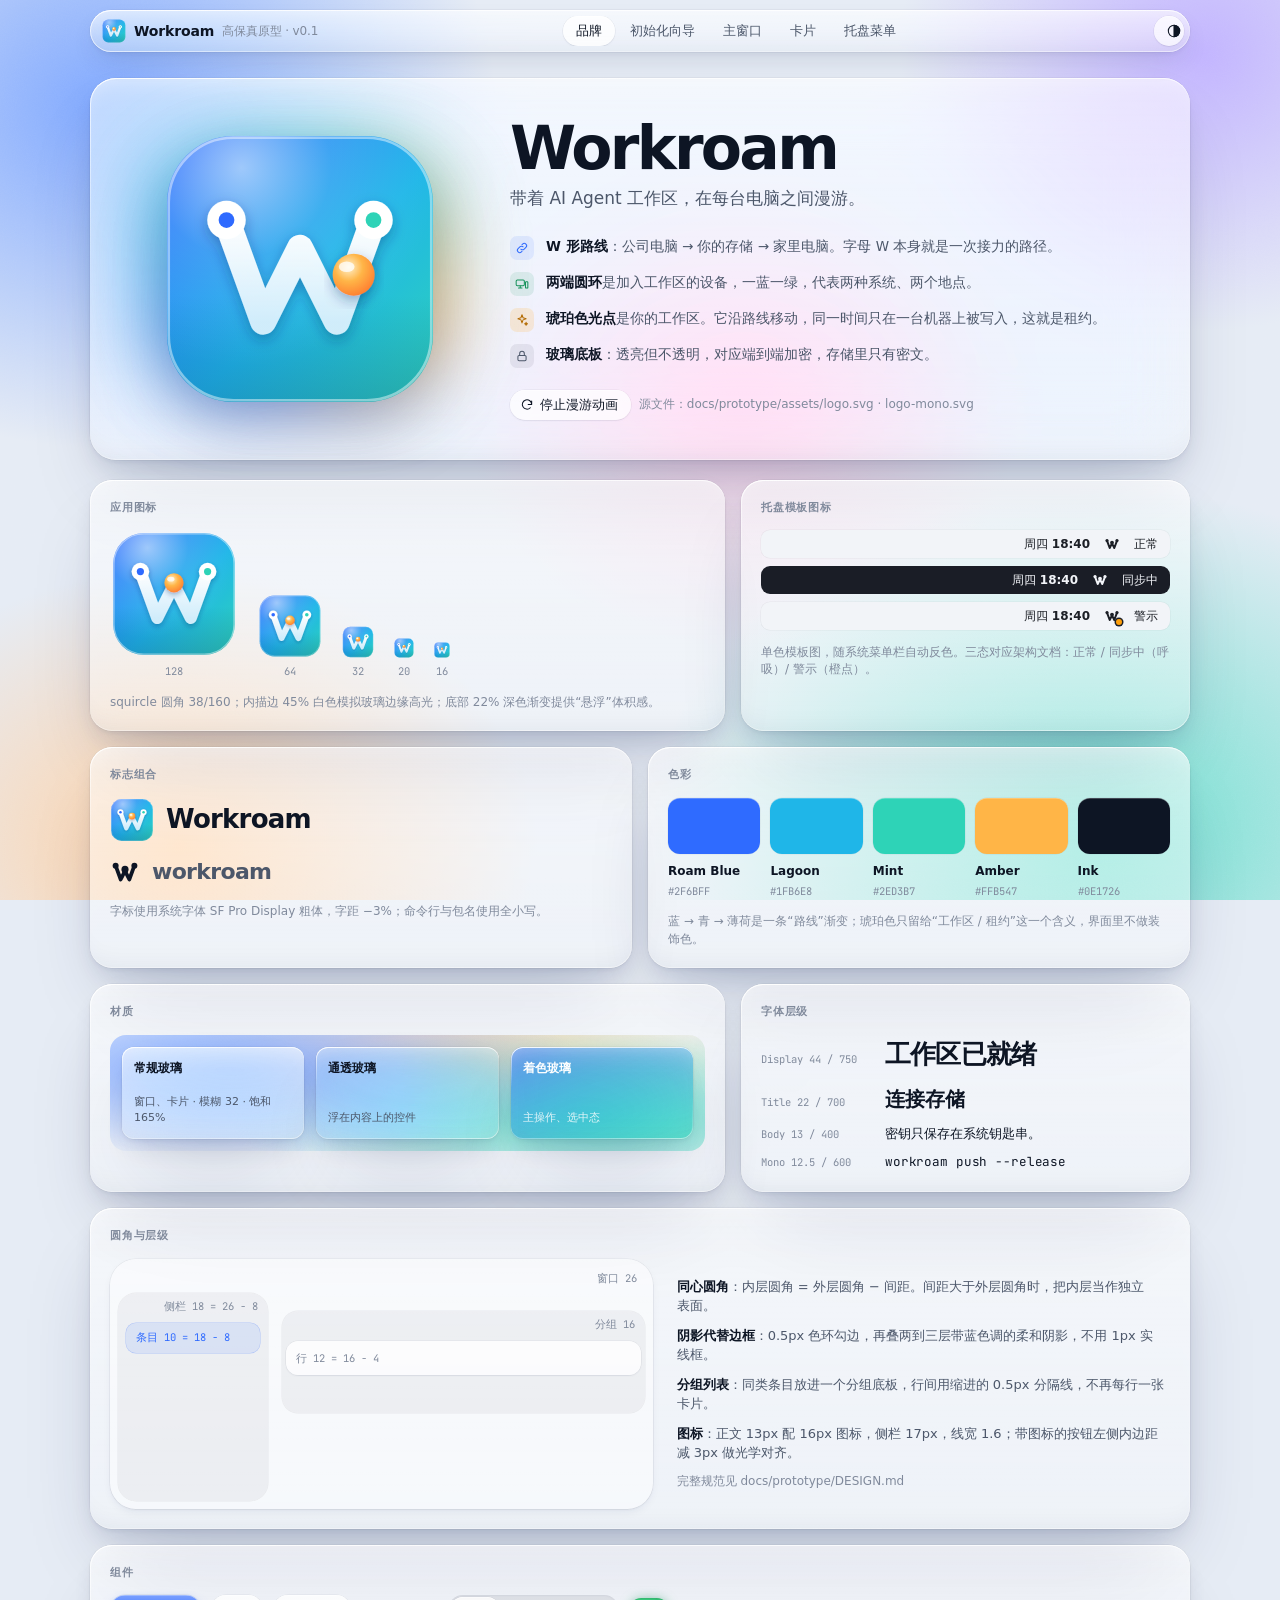
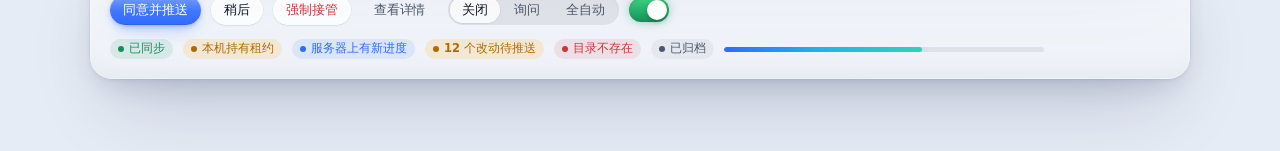
==== commit 77b5a960: "Merge remote-tracking branch 'origin/main' into claude/project-thread-fpfio4 Signed-off-by: Claude <" ====
--- a/docs/prototype/index.html
+++ b/docs/prototype/index.html
@@ -801,7 +801,7 @@
 </svg>
 
 <header class="nav glass">
-  <div class="brand"><svg aria-hidden="true"><use href="#logo"/></svg>Workroam <small>高保真原型 · v0.3 形态</small></div>
+  <div class="brand"><svg aria-hidden="true"><use href="#logo"/></svg>Workroam <small>高保真原型 · v0.1</small></div>
   <nav class="tabs" aria-label="原型场景">
     <a class="tab" href="#brand">品牌</a>
     <a class="tab" href="#setup">初始化向导</a>
@@ -875,7 +875,7 @@
         <div class="sw-c"><i style="background:var(--roam)"></i><b>Roam Blue</b><span>#2F6BFF</span></div>
         <div class="sw-c"><i style="background:var(--lagoon)"></i><b>Lagoon</b><span>#1FB6E8</span></div>
         <div class="sw-c"><i style="background:var(--mint)"></i><b>Mint</b><span>#2ED3B7</span></div>
-        <div class="sw-c"><i style="background:var(--amber)"></i><b>Baton Amber</b><span>#FFB547</span></div>
+        <div class="sw-c"><i style="background:var(--amber)"></i><b>Amber</b><span>#FFB547</span></div>
         <div class="sw-c"><i style="background:var(--fg)"></i><b>Ink</b><span>#0E1726</span></div>
       </div>
       <p class="hint">蓝 → 青 → 薄荷是一条“路线”渐变；琥珀色只留给“工作区 / 租约”这一个含义，界面里不做装饰色。</p>
@@ -968,7 +968,7 @@
             <div style="display:grid;gap:10px">
               <label class="choice"><input type="radio" name="path" value="new" checked><span class="glyph"><svg class="ic lg"><use href="#i-plus"/></svg></span><span><span class="t">新建工作区</span><span class="d">这是我的第一台设备。连接存储、设置加密密码，大约 10 分钟。</span></span></label>
               <label class="choice"><input type="radio" name="path" value="join"><span class="glyph mint"><svg class="ic lg"><use href="#i-link"/></svg></span><span><span class="t">加入已有工作区</span><span class="d">我已经在另一台电脑上用 Workroam。准备好配对码和加密密码。</span></span></label>
-              <label class="choice"><input type="radio" name="path" value="mirror"><span class="glyph amber"><svg class="ic lg"><use href="#i-restore"/></svg></span><span><span class="t">从异地备份恢复 <span class="tag">v0.3</span></span><span class="d">原来的存储整体丢失了。连接镜像，用加密密码或恢复密钥重建工作区。</span></span></label>
+              <label class="choice"><input type="radio" name="path" value="mirror"><span class="glyph amber"><svg class="ic lg"><use href="#i-restore"/></svg></span><span><span class="t">从异地备份恢复</span><span class="d">原来的存储整体丢失了。连接镜像，用加密密码或恢复密钥重建工作区。</span></span></label>
             </div>
             <p class="hint">没有图形界面的机器：在终端运行 <code>workroam setup</code>，步骤相同。</p>
             <div class="relay demo" aria-hidden="true"><div class="track">
@@ -1151,7 +1151,7 @@
             <div><h2>输入加密密码</h2><p class="sub">就是第一台电脑初始化时设置的那个密码。</p></div>
             <div class="field" style="max-width:380px"><label class="lbl" for="jpw">加密密码</label><input class="input" id="jpw" type="password" value="handoff-at-18:40"></div>
             <div class="callout ok"><svg class="ic"><use href="#i-check"/></svg><span>解锁成功：工作区 <code>workroam-macbook-7f3a</code> · 4 个项目 · 2 台设备</span></div>
-            <div class="field"><span class="lbl">这个工作区曾从异地备份恢复 <span class="tag">v0.3</span></span>
+            <div class="field"><span class="lbl">这个工作区曾从异地备份恢复</span>
               <label class="choice"><input type="radio" name="asdev" checked><span><span class="t">作为原设备“公司-Win11”重新加入</span><span class="d">沿用原来的设备身份和项目目录，本地已有的文件只补齐差异。</span></span></label>
               <label class="choice"><input type="radio" name="asdev"><span><span class="t">作为新设备加入</span><span class="d">原设备记录保留，可以稍后在“设备”里移除。</span></span></label>
             </div>
@@ -1291,7 +1291,7 @@
               <div class="setrow"><div class="tx"><b>加密密码</b><span>修改后不需要重新上传数据；其他设备下次解锁时使用新密码</span></div><button class="btn sm" type="button" data-open="sheetPw">修改加密密码…</button></div>
               <div class="setrow"><div class="tx"><b>忘记加密密码</b><span>用初始化时保存的恢复密钥解锁，并设置新密码</span></div><button class="btn sm" type="button" data-open="sheetRk">使用恢复密钥重设…</button></div>
             </div></div>
-            <div><h4>异地备份 <span class="tag">v0.3 · 可选</span></h4><div class="setgrp">
+            <div><h4>异地备份 <span class="tag">可选</span></h4><div class="setgrp">
               <div class="setrow"><div class="tx"><b>镜像整个存储</b><span>只在存储本身丢失时需要。云对象存储通常不必开启。</span></div><input class="sw" type="checkbox" checked aria-label="镜像整个存储"></div>
               <div class="setrow"><div class="tx"><b>镜像目标</b><span class="mono">/Volumes/NAS/workroam-mirror</span></div><button class="btn sm" type="button">更改…</button></div>
               <div class="setrow"><div class="tx"><b>最近一次</b><span>今天 03:12 · 增量 48 MB · 用时 2 分 06 秒 · 下次：明天空闲时</span></div><span class="pill ok"><span class="dot"></span>成功</span></div>
@@ -1365,7 +1365,7 @@
       </div></div>
 
       <div class="sheet-wrap" id="sheetImport" hidden><div class="sheet glass" role="dialog" aria-label="导入归档包">
-        <div><h3>导入归档包 <span class="tag">v0.3</span></h3><p class="hint">把导出的单文件加密归档包导入到这个工作区。</p></div>
+        <div><h3>导入归档包</h3><p class="hint">把导出的单文件加密归档包导入到这个工作区。</p></div>
         <div class="field"><label class="lbl" for="impf">归档包</label><div class="inrow"><input class="input mono" id="impf" value="/Volumes/T7/crm-legacy-2026-03-12.wrarchive"><button class="btn sm" type="button">选择…</button></div></div>
         <div class="field"><label class="lbl" for="imppw">归档包密码</label><input class="input" id="imppw" type="password" placeholder="导出时使用的加密密码"></div>
         <div class="callout ok"><svg class="ic"><use href="#i-check"/></svg><span>已识别：crm-legacy · 归档于 2026-03-12 · 1.8 GB · 2 个代码仓库</span></div>
@@ -1373,7 +1373,7 @@
       </div></div>
 
       <div class="sheet-wrap" id="sheetExportPack" hidden><div class="sheet glass" role="dialog" aria-label="导出归档包">
-        <div><h3>导出归档包 <span class="tag">v0.3</span></h3><p class="hint">得到一个加密的单文件，可以放进移动硬盘离线保存，以后在任何工作区导入。</p></div>
+        <div><h3>导出归档包</h3><p class="hint">得到一个加密的单文件，可以放进移动硬盘离线保存，以后在任何工作区导入。</p></div>
         <div class="field"><label class="lbl" for="expf">保存到</label><div class="inrow"><input class="input mono" id="expf" value="/Volumes/T7/crm-legacy-2026-03-12.wrarchive"><button class="btn sm" type="button">选择…</button></div></div>
         <p class="hint">归档包用当前加密密码保护 · 约 1.8 GB</p>
         <div class="acts"><button class="btn" type="button" data-close>取消</button><button class="btn primary" type="button" data-close>导出</button></div>
@@ -1688,7 +1688,7 @@
 }
 function updateFoot(){
   const cur=steps()[idx][0], nx=$('#next'); let label='继续', dis=false, hint='每一步都可以回退修改';
-  if(cur==='welcome'){ if(path==='mirror'){dis=true;hint='从异地备份恢复将在 v0.3 提供';} }
+  if(cur==='welcome'){ if(path==='mirror'){dis=true;hint='原型未演示从异地备份恢复的后续步骤';} }
   if(cur==='perm'){ const cu=$('input[name=perm]:checked').value==='current'; $('#permWarn').hidden=!cu; if(cu&&!$('#permAck').checked){dis=true;hint='勾选“我了解风险”后继续';} }
   if(cur==='bucket'){ const seg=$('[data-group=bucket] .on').dataset.val; if(seg==='custom'&&!bucketValid()){dis=true;hint='桶名不符合规则';} if(seg==='exist'&&$$('input[name=eb]')[0].checked){dis=true;hint='这个桶已经是工作区，请选择其他桶，或返回第一步改为加入';} }
   if(cur==='check'){ if(!checksDone){dis=true;hint='正在检查…';} else if(simFail){dis=true;hint='有失败项，修复后重新检查';} else hint='警告项不会阻止继续'; }
@@ -1920,7 +1920,7 @@
    <h4><span class="si" style="background:var(--bad-bg);color:var(--bad)">${icon('i-x')}</span>推送 payment-gateway 失败</h4>
    <p>存储返回 503 Service Unavailable。已上传的 3 / 5 个数据块会保留，重试时从断点继续。</p>
    <div class="acts"><button class="btn sm ghost" type="button">打开检查</button><button class="btn sm" type="button" data-dismiss>忽略</button><button class="btn sm primary" type="button" data-go="progress">重试</button></div>`},
- arrive:{cap:'到达卡片 · UX-04 · v0.3',html:()=>`<div class="hd">${LG}Workroam<span class="tm">08:57</span></div>
+ arrive:{cap:'到达卡片 · UX-04',html:()=>`<div class="hd">${LG}Workroam<span class="tm">08:57</span></div>
    <h4>服务器上有新进度</h4>
    <dl class="meta"><dt>项目</dt><dd class="mono">payment-gateway</dd><dt>来自</dt><dd>家里-MacBook · 昨天 23:16</dd><dt>变更</dt><dd>23 个文件 · 4 个提交</dd><dt>冲突</dt><dd style="color:var(--ok)">没有</dd></dl>
    <div class="acts"><button class="btn sm" type="button" data-dismiss>稍后</button><button class="btn sm primary" type="button" data-go="pulldone">拉取</button></div>`},
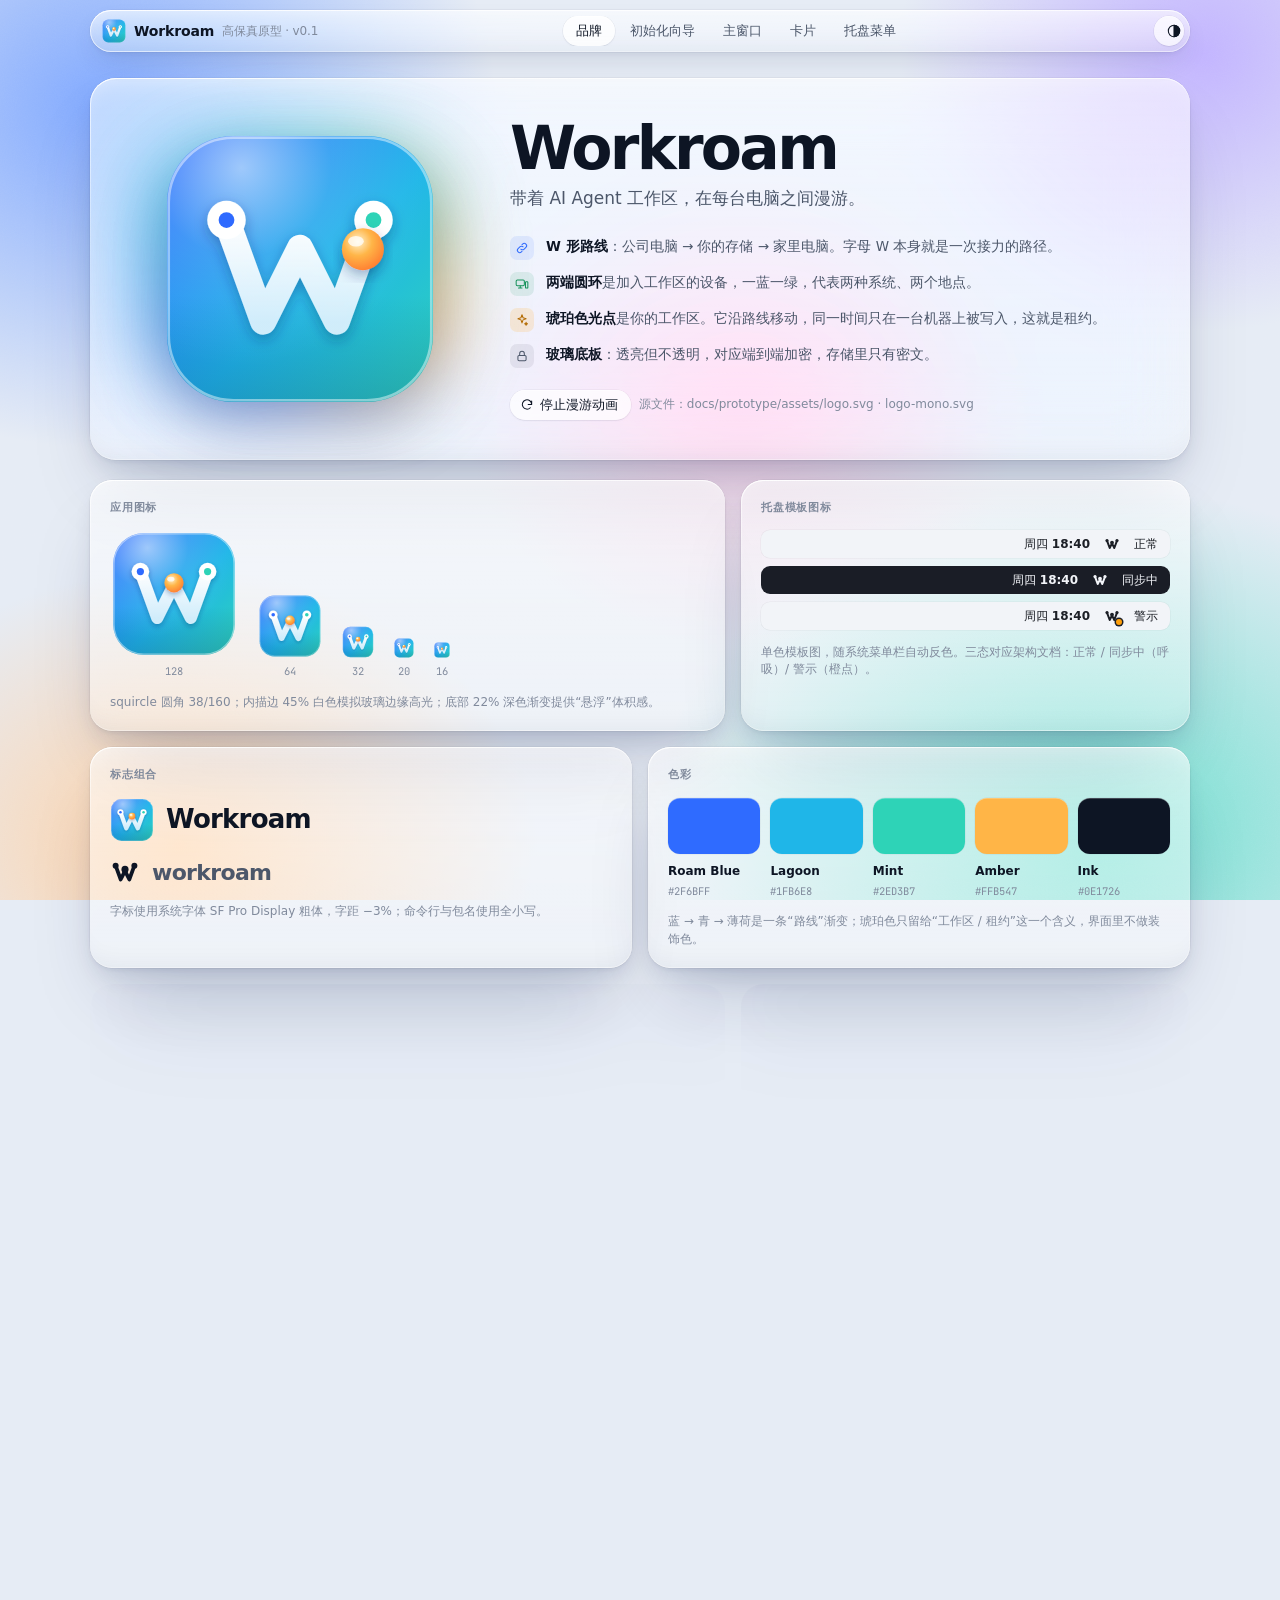
==== commit b26d10be: "docs(prototype): second polish pass on the liquid glass UI - Glass reads as thick lenses: top lip, i" ====
--- a/docs/prototype/index.html
+++ b/docs/prototype/index.html
@@ -637,8 +637,8 @@
   radial-gradient(40% 50% at 30% 20%,#B79CFF,transparent 65%),
   linear-gradient(160deg,#5D7BFF,#7FC8F2 55%,#9BE7D7)}
 :root{--desk-shade:0}
-@media (prefers-color-scheme: dark){:root:not([data-theme="light"]){--desk-shade:.5}}
-:root[data-theme="dark"]{--desk-shade:.5}
+@media (prefers-color-scheme: dark){:root:not([data-theme="light"]){--desk-shade:.4}}
+:root[data-theme="dark"]{--desk-shade:.4}
 .desk{position:relative}
 .desk-body{padding-bottom:96px}
 .dock{--r:22px;position:absolute;left:50%;bottom:14px;transform:translateX(-50%);display:flex;align-items:center;gap:8px;padding:7px}
@@ -1583,14 +1583,18 @@
   ind.style.width=on.offsetWidth+'px'; ind.style.transform=`translateX(${on.offsetLeft}px)`;
   if(ind.classList.contains('instant')) requestAnimationFrame(()=>requestAnimationFrame(()=>ind.classList.remove('instant')));
 }
-const indIO=new IntersectionObserver(es=>es.forEach(e=>{if(e.isIntersecting)placeInd(e.target)}));
-function watchInd(root){ $$('.seg,.tabs',root).forEach(b=>{ if(!b.dataset.ind){b.dataset.ind='1';indIO.observe(b);} placeInd(b); }); }
+// Controls can be hidden when first measured (other scene, closed sheet), so re-place every
+// indicator after anything is shown, added or re-selected. There are only a couple of dozen.
+let indRaf=0;
+const syncInd=()=>{ if(indRaf) return; indRaf=requestAnimationFrame(()=>{ indRaf=0; $$('.seg,.tabs').forEach(placeInd); }); };
 new MutationObserver(ms=>{ for(const m of ms){
-  if(m.type==='attributes'){ const box=m.target.parentElement; if(box&&box.matches('.seg,.tabs')) placeInd(box); continue; }
-  for(const n of m.addedNodes) if(n.nodeType===1&&!n.matches('.ind')&&(n.matches('.seg,.tabs')||n.querySelector('.seg'))) watchInd(n.parentNode||n);
-}}).observe(document.body,{childList:true,subtree:true,attributes:true,attributeFilter:['class','aria-current']});
-addEventListener('resize',()=>$$('.has-ind').forEach(placeInd));
-document.fonts&&document.fonts.ready.then(()=>$$('.has-ind').forEach(placeInd));
+  if(m.type==='attributes'&&m.attributeName!=='hidden'){ const box=m.target.parentElement; if(box&&box.matches('.seg,.tabs')) placeInd(box); continue; }
+  if(m.type==='childList'&&![...m.addedNodes].some(n=>n.nodeType===1&&!n.matches('.ind'))) continue;
+  syncInd();
+}}).observe(document.body,{childList:true,subtree:true,attributes:true,attributeFilter:['class','aria-current','hidden']});
+addEventListener('resize',syncInd);
+document.fonts&&document.fonts.ready.then(syncInd);
+syncInd();
 
 /* ---------- pointer light on glass ---------- */
 let litEl=null;
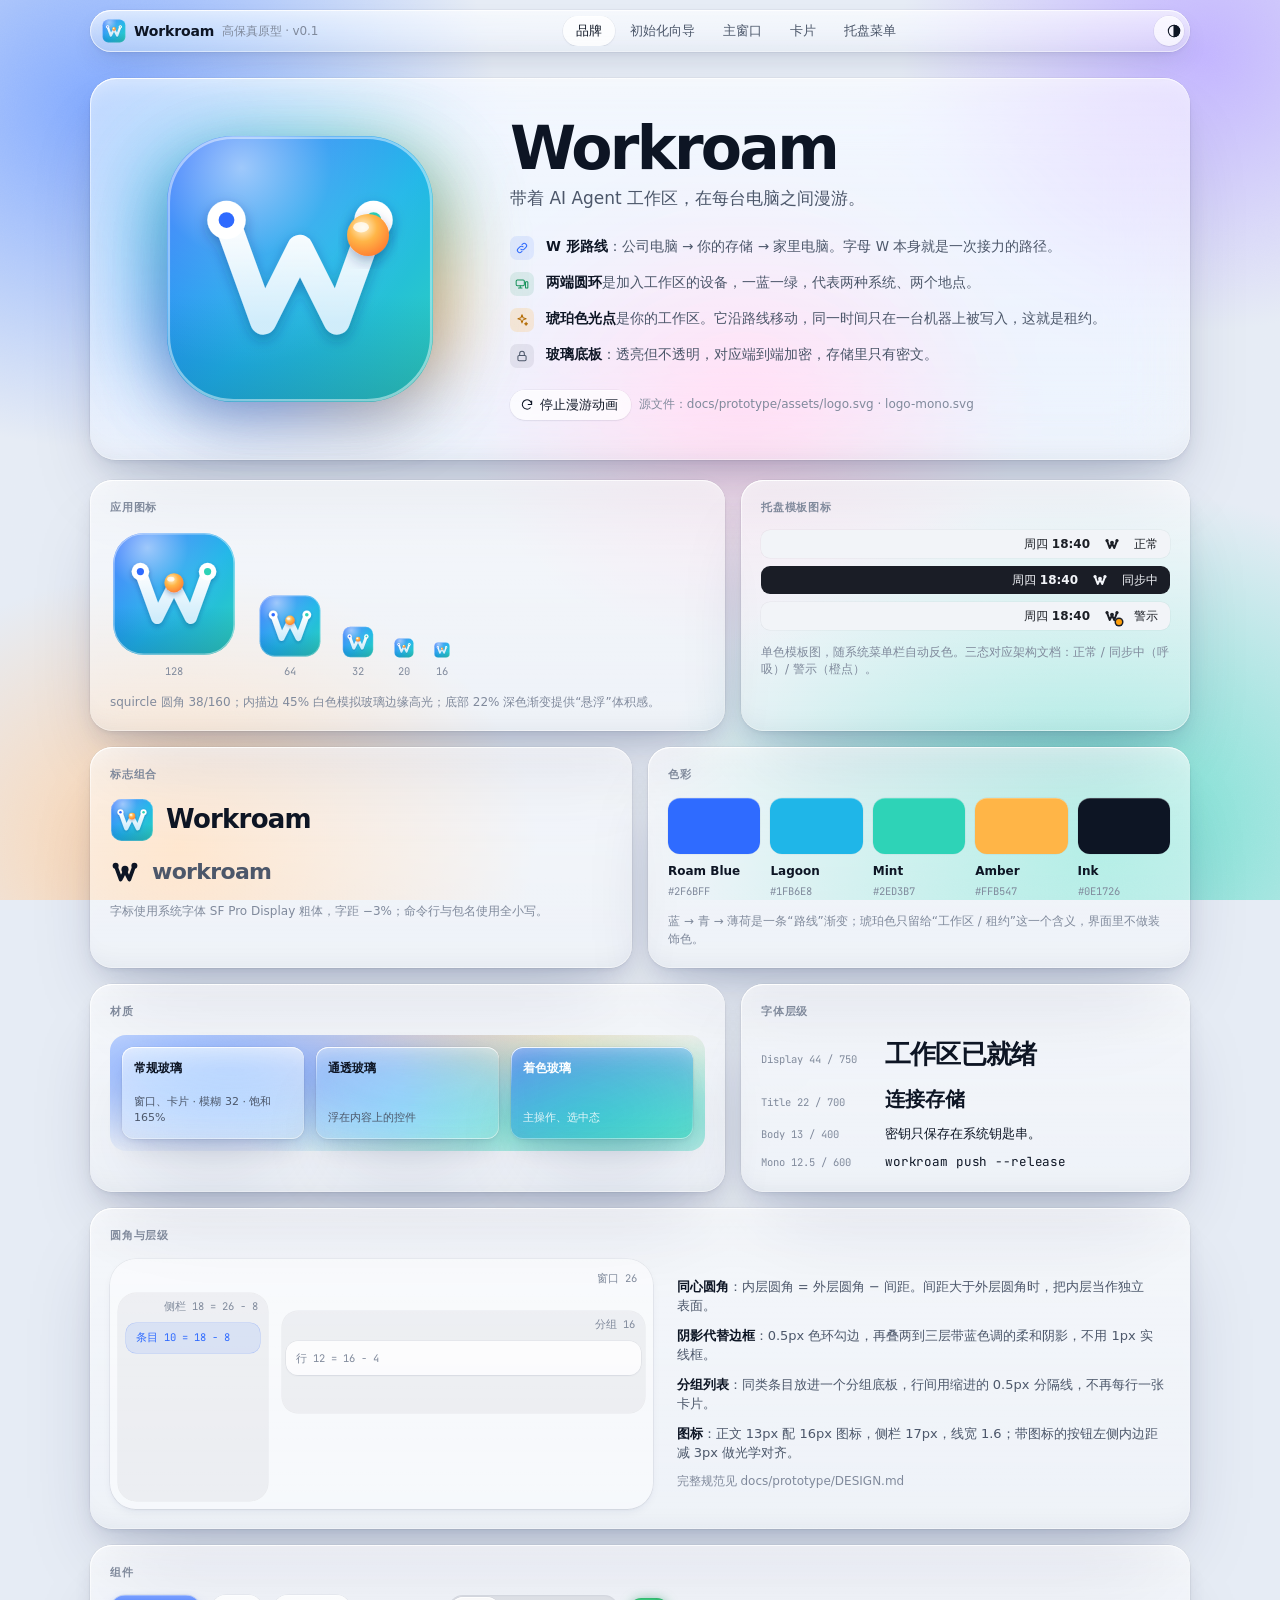
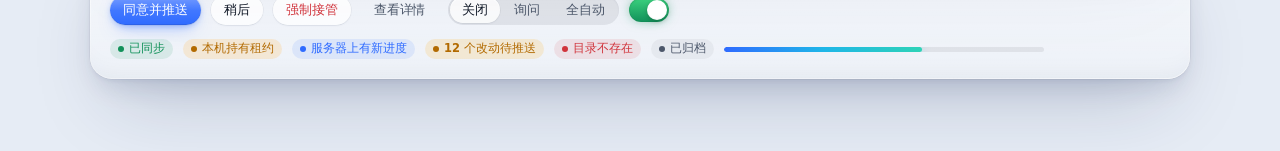
==== commit c4fb9409: "feat: MCP secrets command and desktop entry; fix desktop section builders - `workroam secret set / r" ====
--- a/docs/prototype/index.html
+++ b/docs/prototype/index.html
@@ -1279,6 +1279,7 @@
               <div class="setrow"><div class="tx"><b>Claude Code 2.1.4</b><span>适配器 1.4 · 规则、MCP、Skills、会话</span></div><span class="pill ok">已匹配</span></div>
               <div class="setrow"><div class="tx"><b>Codex 0.48.0</b><span>适配器 1.2 支持到 0.46</span></div><span class="pill warn">版本较新</span></div>
               <div class="setrow"><div class="tx"><b>Antigravity 1.3</b><span>适配器 1.0</span></div><span class="pill ok">已匹配</span></div>
+              <div class="setrow"><div class="tx"><b>MCP 密钥</b><span>mcp.toml 里 ${secret:名称} 引用的密钥只保存在这台电脑的钥匙串，不同步</span></div><div class="inrow" style="flex-wrap:wrap"><span class="pill ok"><span class="dot"></span>jira_token</span><span class="pill"><span class="dot"></span>db 未设置</span><button class="btn sm" type="button"><svg class="ic sm"><use href="#i-key"/></svg>设置密钥…</button></div></div>
               <div class="setrow"><div class="tx"><b>Agent 发起的同步需要确认</b><span>可以在项目里单独放宽</span></div><input class="sw" type="checkbox" checked aria-label="Agent 发起的同步需要确认"></div>
             </div></div>
             <div><h4>存储</h4><div class="setgrp">
